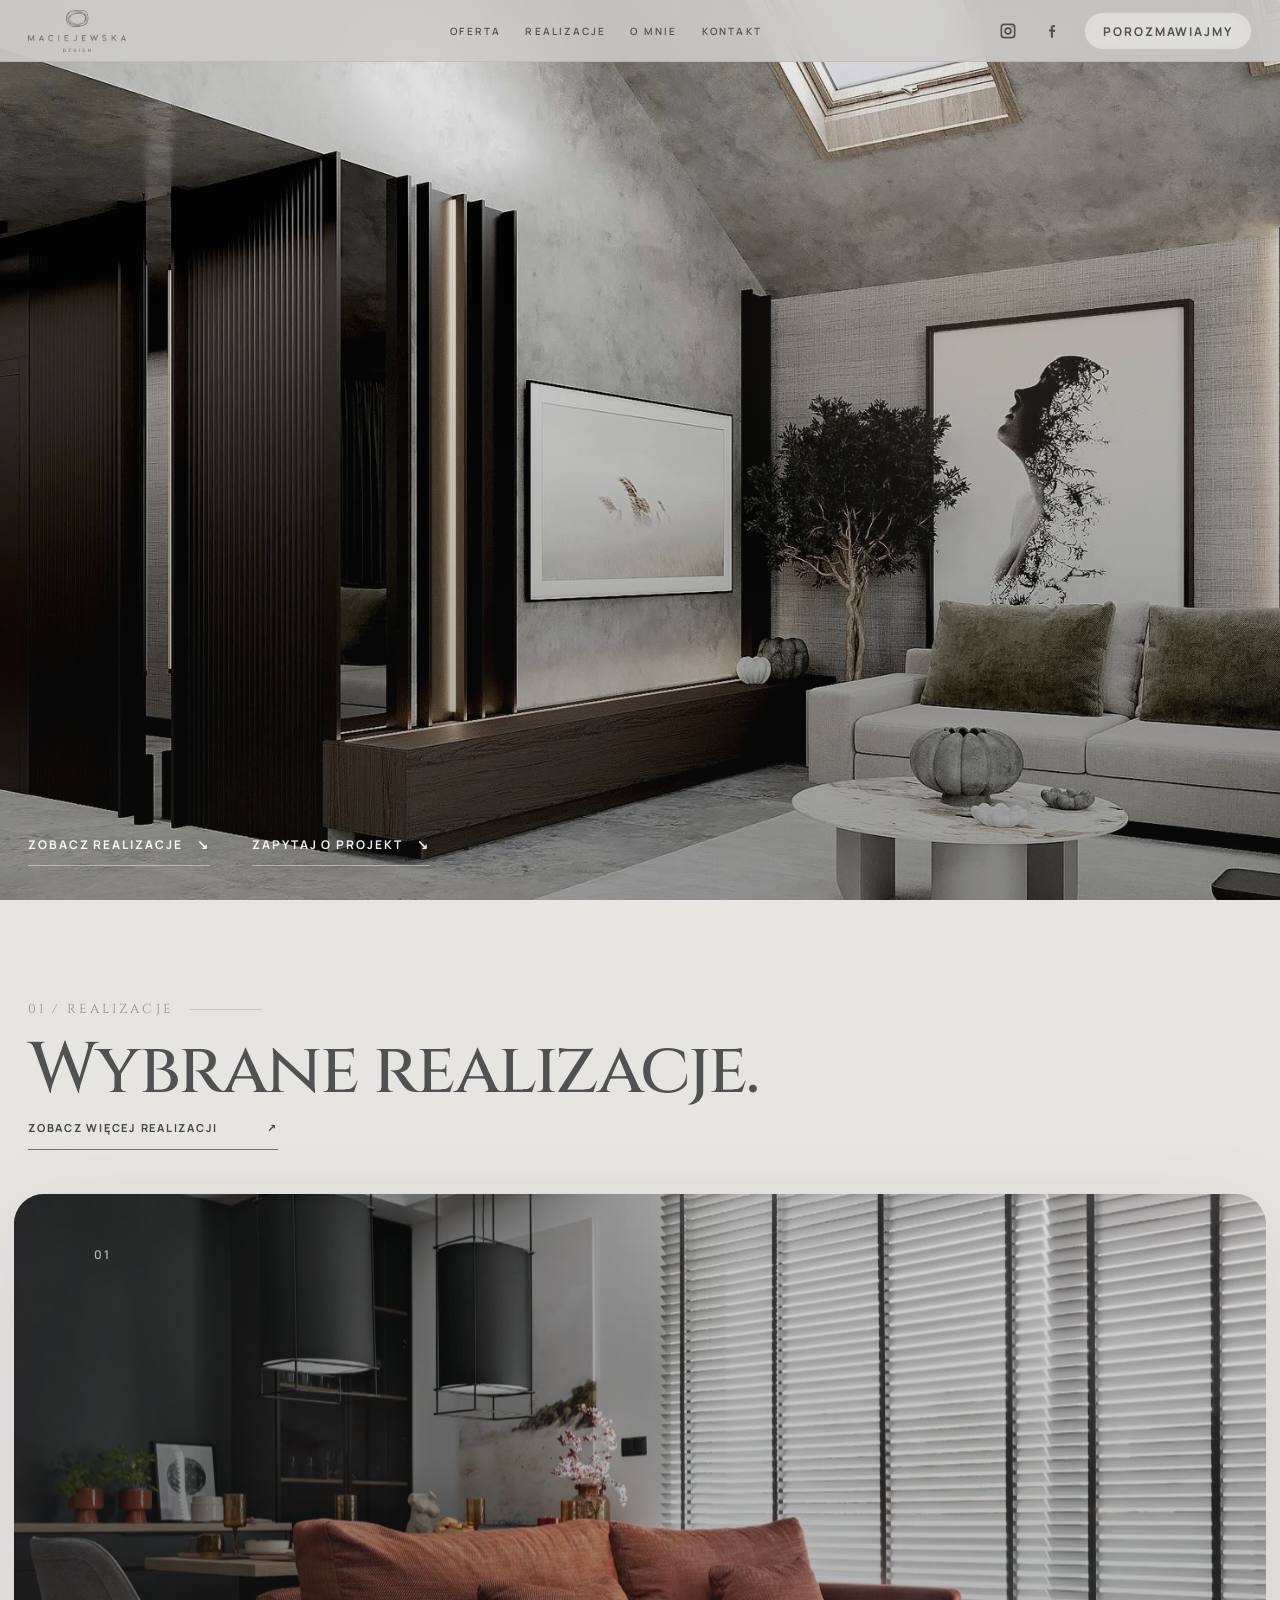
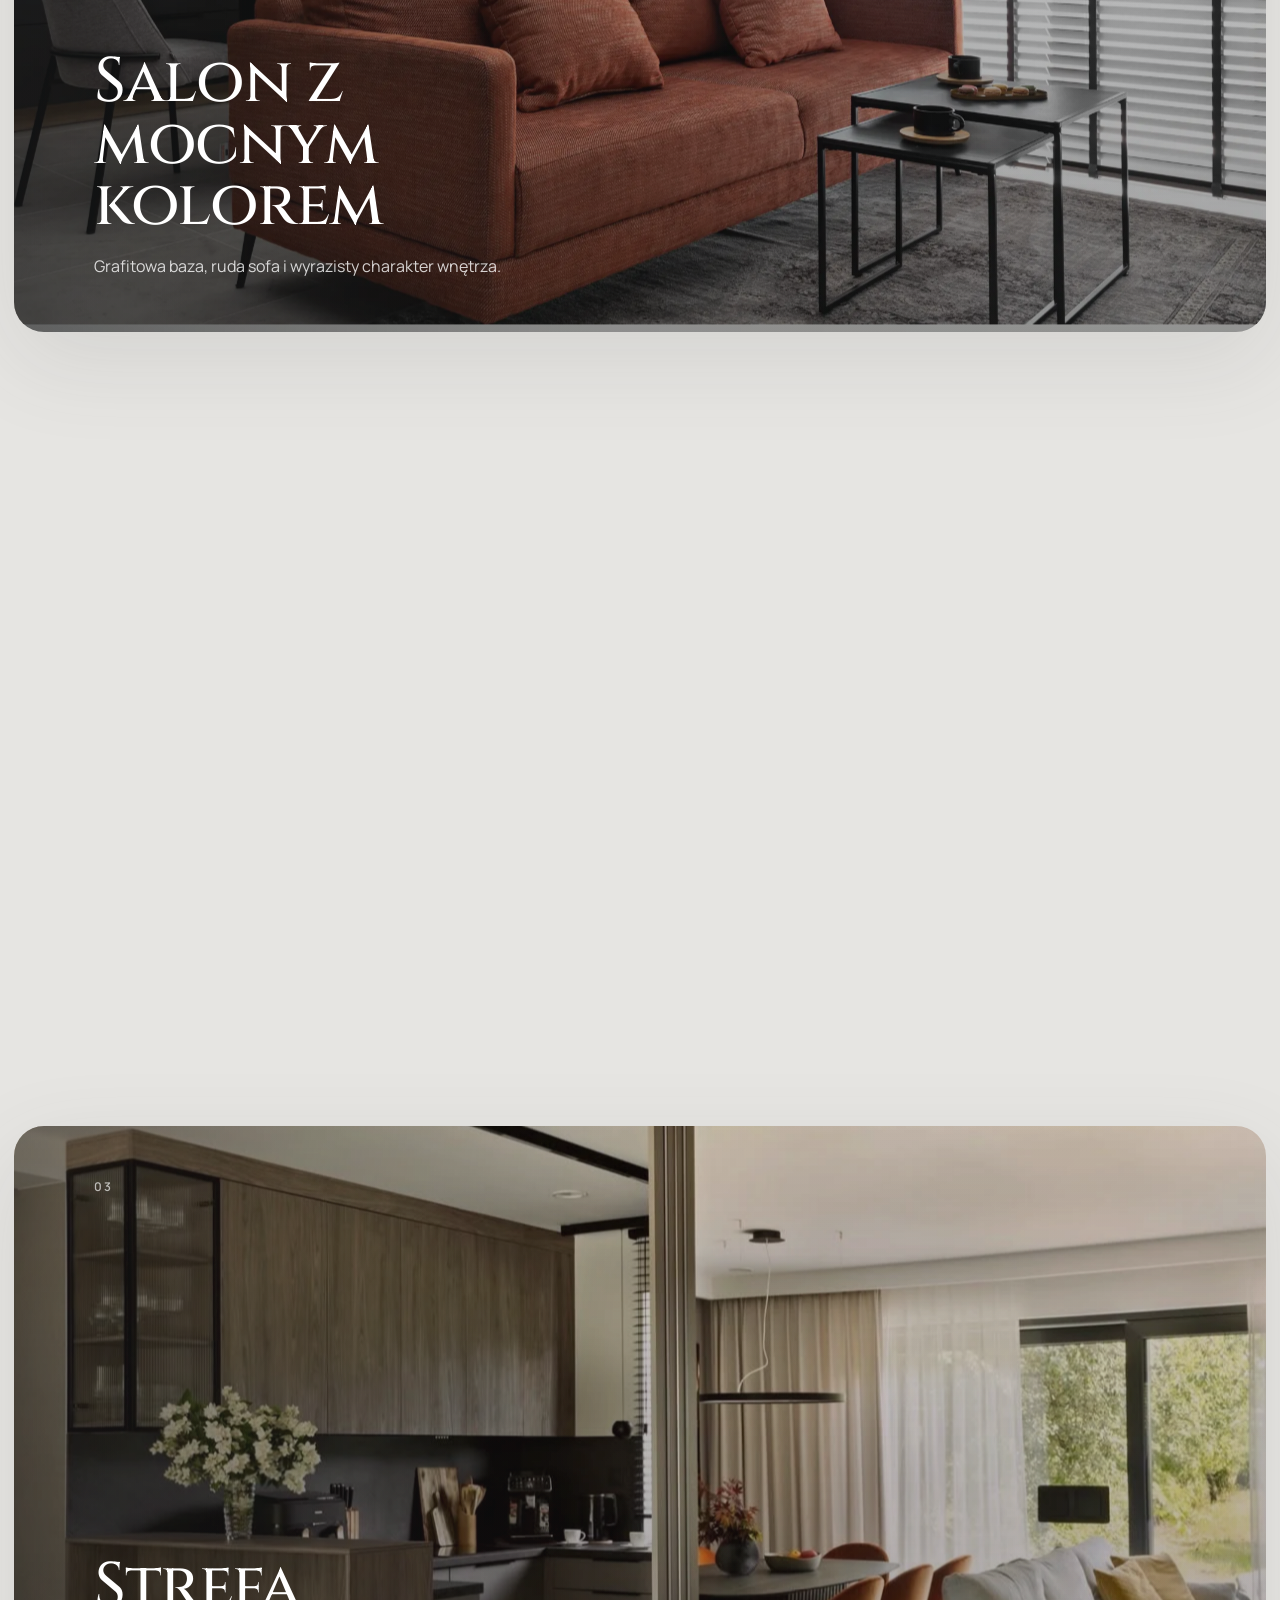
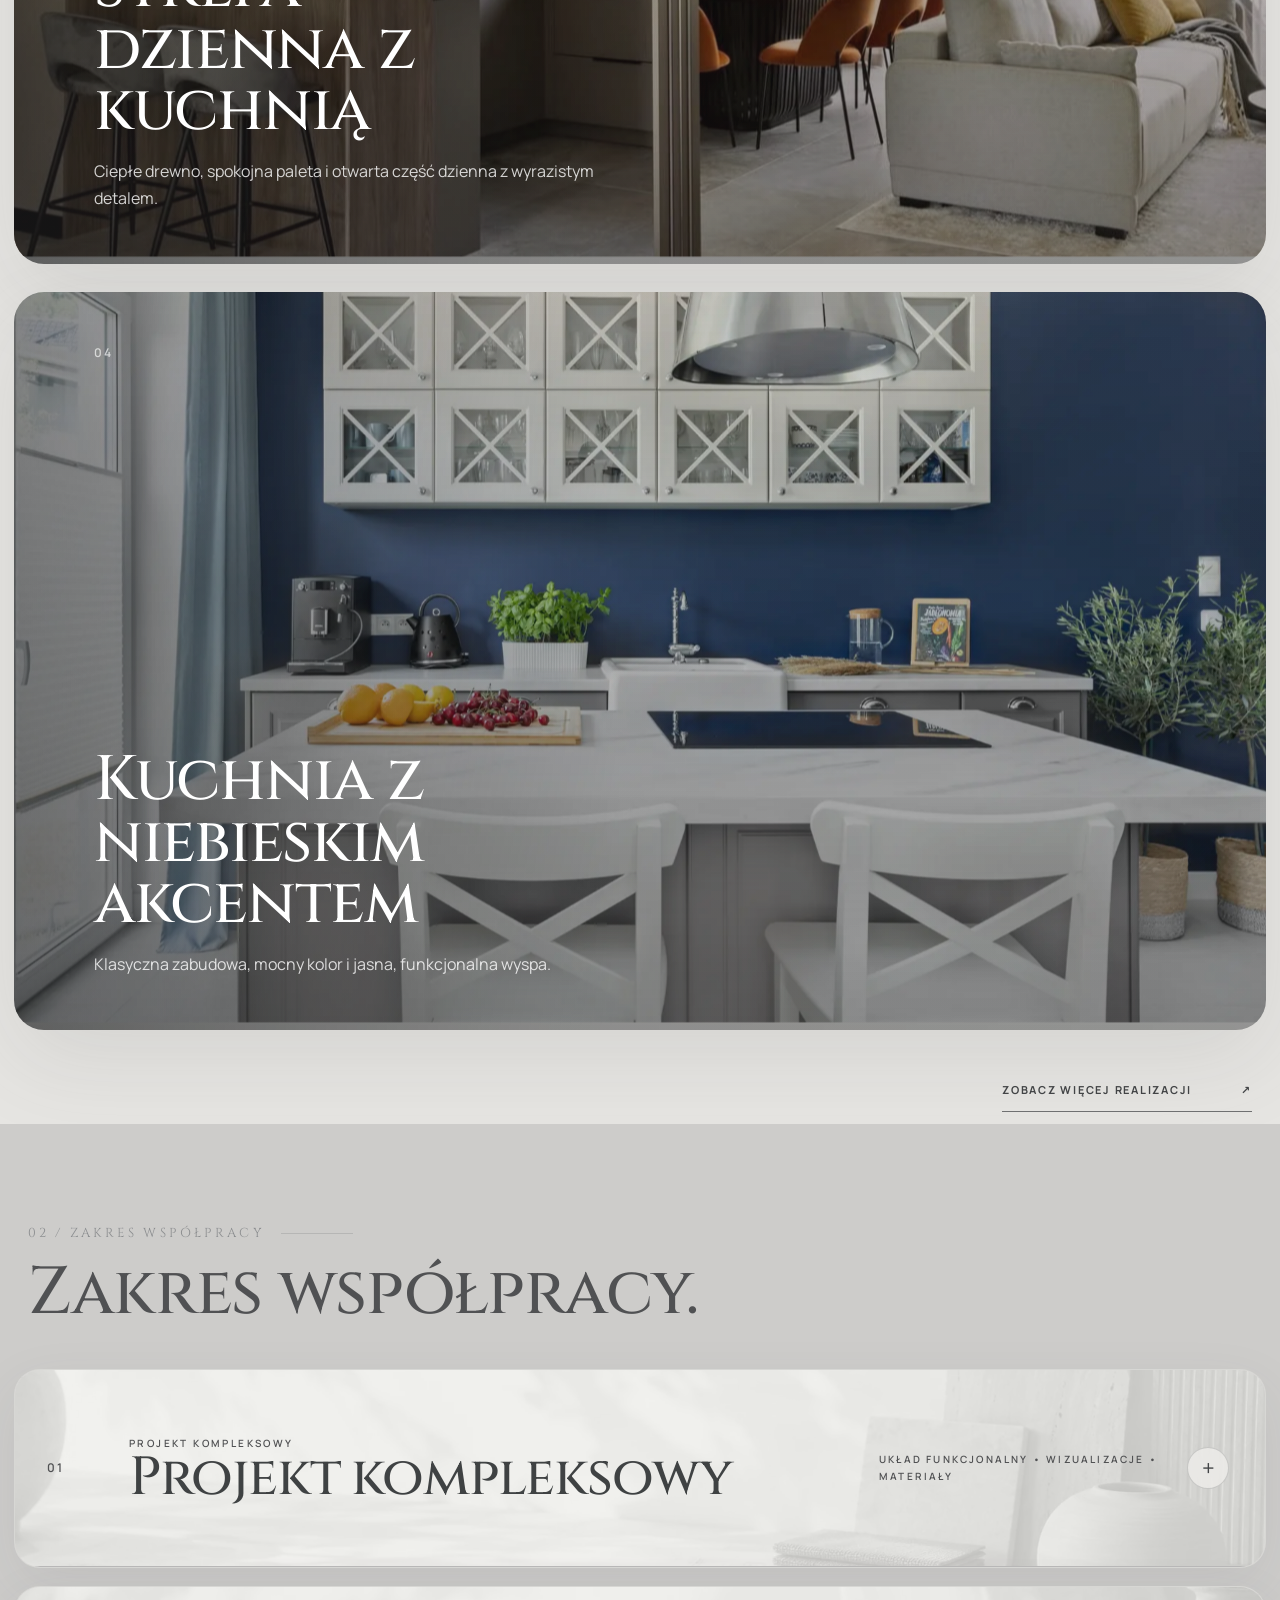
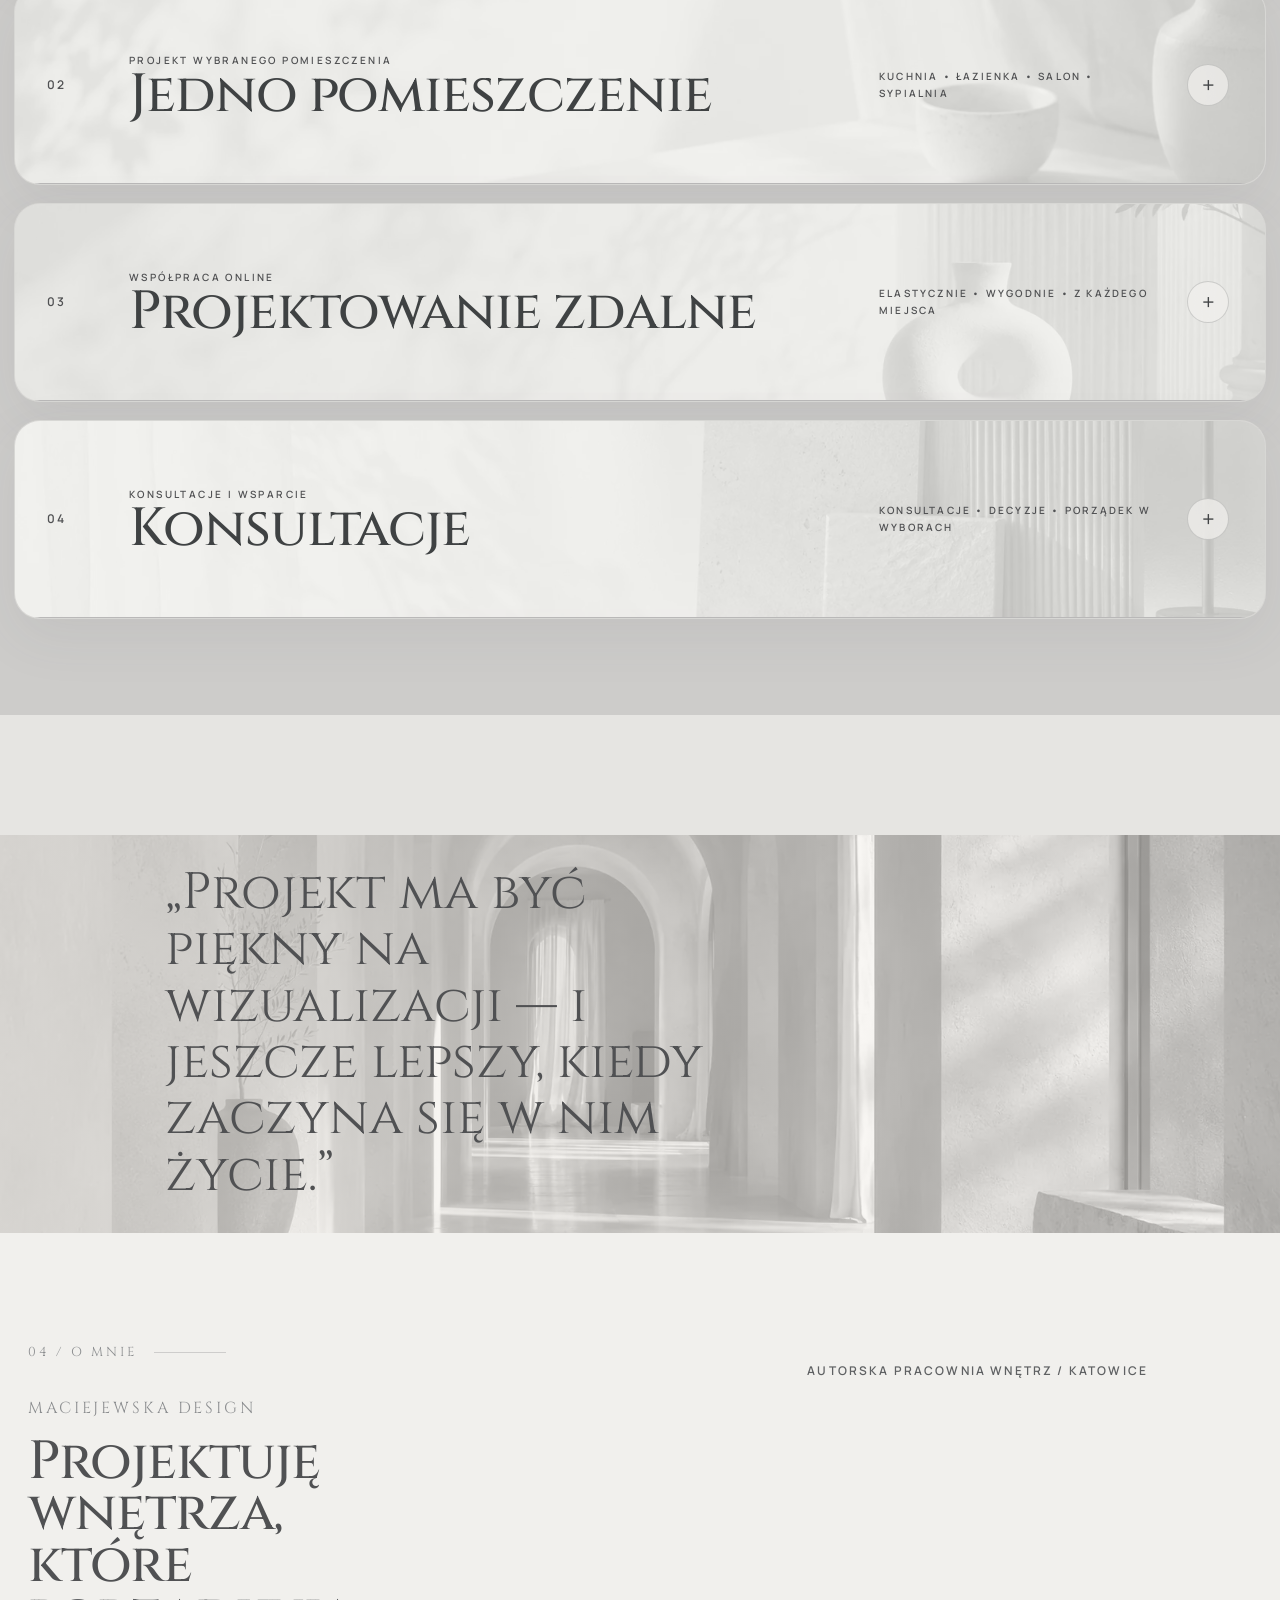
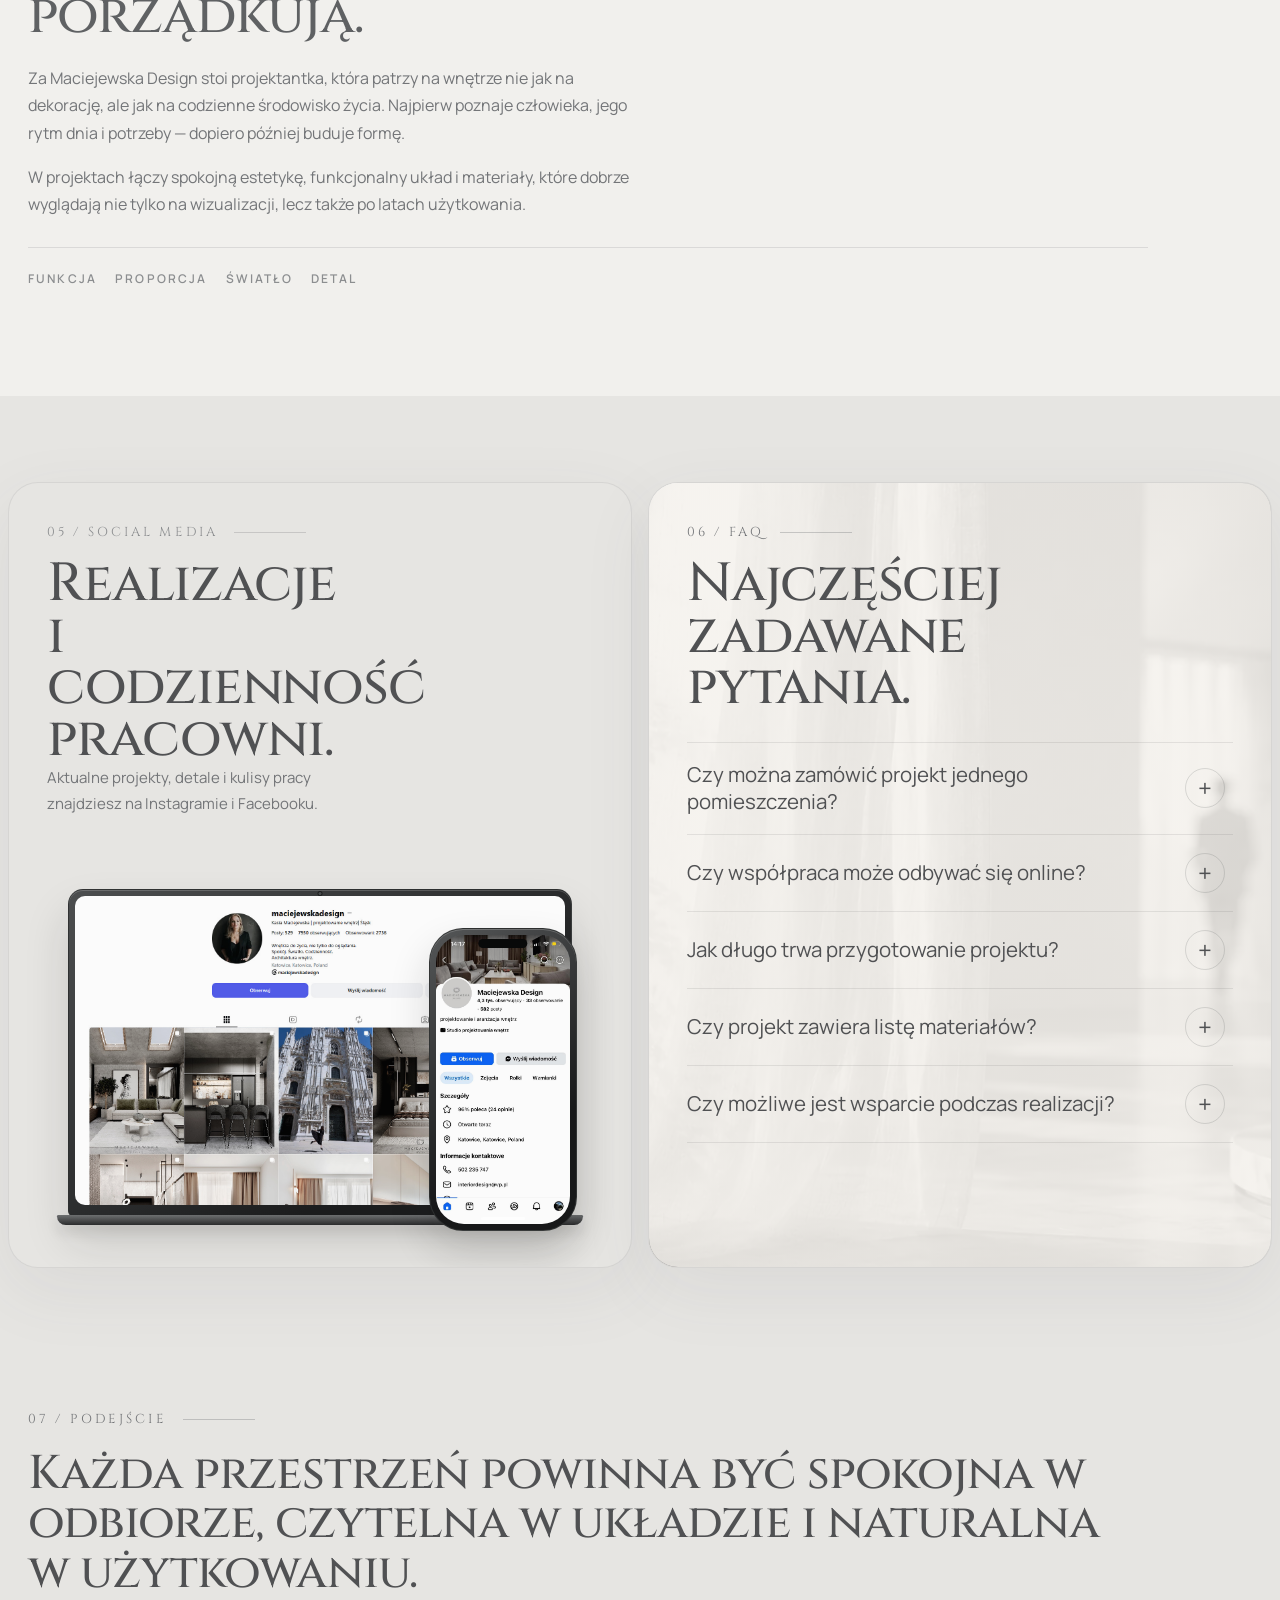
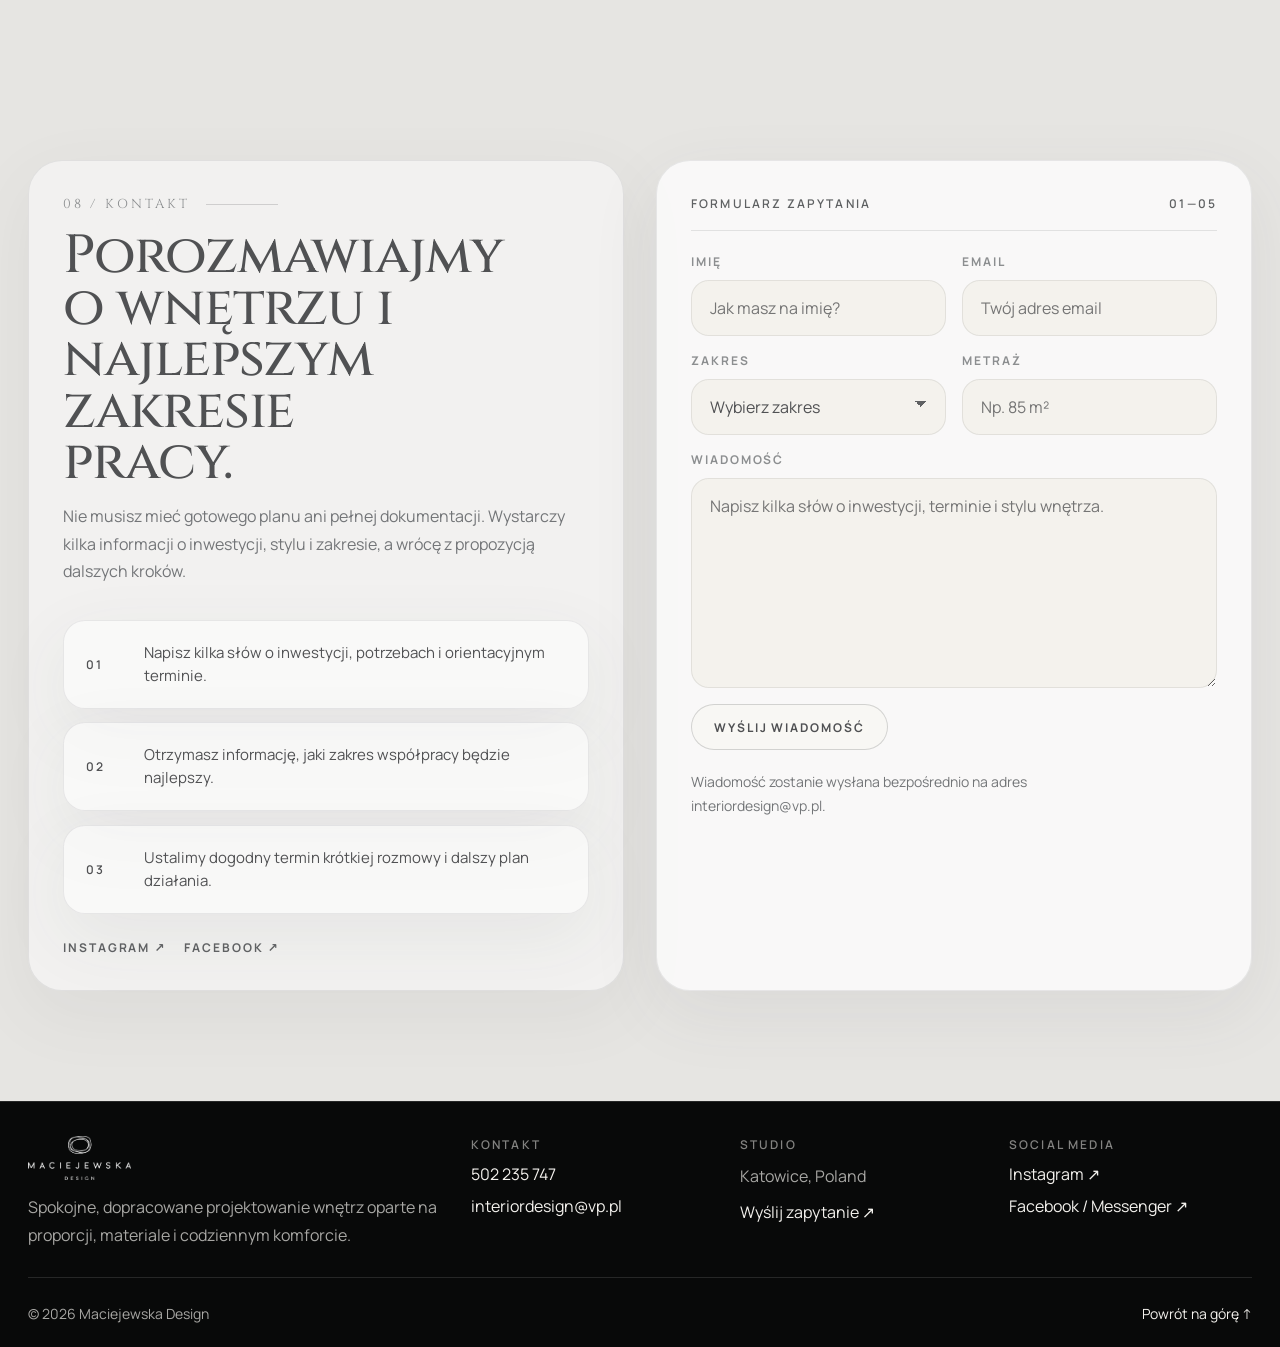
==== index.html @ 5fb2873c "Add files via upload" ====
<!DOCTYPE html>

<html lang="pl">
<head>
<meta charset="utf-8"/>
<meta content="width=device-width, initial-scale=1.0" name="viewport"/>
<title>Maciejewska Design</title>
<meta content="Maciejewska Design – projektowanie wnętrz w spokojnej, nowoczesnej estetyce." name="description"/>
<link as="image" fetchpriority="high" href="hero-main.jpg" rel="preload"/>
<link href="https://fonts.googleapis.com" rel="preconnect"/>
<link crossorigin="" href="https://fonts.gstatic.com" rel="preconnect"/>
<link href="https://fonts.googleapis.com/css2?family=Cinzel:wght@400;500;600&family=Manrope:wght@400;500;600;700&display=swap" rel="stylesheet"/>
<link href="style.css?v=42" rel="stylesheet"/></head>
<body>
<header class="site-header" id="siteHeader">
<div class="container header__inner">
<a aria-label="Maciejewska Design – strona główna" class="brand" href="#top">
<img alt="Maciejewska Design" class="brand__logo brand__logo--light" height="439" src="logo-light.png" width="1025"/>
<img alt="Maciejewska Design" class="brand__logo brand__logo--dark" height="439" src="logo-dark.png" width="1025"/>
</a>
<button aria-controls="siteNav" aria-expanded="false" class="menu-toggle" id="menuToggle">
<span></span><span></span><span></span>
</button>
<nav class="site-nav" id="siteNav">





<a href="#oferta">Oferta</a><a href="#realizacje">Realizacje</a><a href="#o-mnie">O mnie</a><a href="#kontakt">Kontakt</a><div class="site-nav__extras mobile-only" aria-label="Social media">
<a class="site-nav__social" aria-label="Instagram" href="https://www.instagram.com/maciejewskadesign/" rel="noreferrer" target="_blank"><svg aria-hidden="true" viewBox="0 0 24 24"><path d="M7 2h10a5 5 0 0 1 5 5v10a5 5 0 0 1-5 5H7a5 5 0 0 1-5-5V7a5 5 0 0 1 5-5Zm0 2.2A2.8 2.8 0 0 0 4.2 7v10A2.8 2.8 0 0 0 7 19.8h10a2.8 2.8 0 0 0 2.8-2.8V7A2.8 2.8 0 0 0 17 4.2H7Zm10.4 1.6a.8.8 0 1 1 0 1.6.8.8 0 0 1 0-1.6ZM12 7a5 5 0 1 1 0 10 5 5 0 0 1 0-10Zm0 2.2A2.8 2.8 0 1 0 12 14.8 2.8 2.8 0 0 0 12 9.2Z"></path></svg></a>
<a class="site-nav__social" aria-label="Facebook" href="https://www.facebook.com/MaciejewskaDesign/?locale=pl_PL" rel="noreferrer" target="_blank"><svg aria-hidden="true" viewBox="0 0 24 24"><path d="M13.3 21v-7.8h2.6l.4-3h-3V8.3c0-.9.3-1.5 1.6-1.5H16V4.1c-.2 0-1-.1-2-.1-2 0-3.5 1.2-3.5 3.6v2.1H8v3h2.5V21h2.8Z"></path></svg></a>
</div></nav>
<div class="header__actions">
<div class="social-links desktop-only">
<a aria-label="Instagram" href="https://www.instagram.com/maciejewskadesign/" rel="noreferrer" target="_blank">
<svg aria-hidden="true" viewbox="0 0 24 24"><path d="M7 2h10a5 5 0 0 1 5 5v10a5 5 0 0 1-5 5H7a5 5 0 0 1-5-5V7a5 5 0 0 1 5-5Zm0 2.2A2.8 2.8 0 0 0 4.2 7v10A2.8 2.8 0 0 0 7 19.8h10a2.8 2.8 0 0 0 2.8-2.8V7A2.8 2.8 0 0 0 17 4.2H7Zm10.4 1.6a.8.8 0 1 1 0 1.6.8.8 0 0 1 0-1.6ZM12 7a5 5 0 1 1 0 10 5 5 0 0 1 0-10Zm0 2.2A2.8 2.8 0 1 0 12 14.8 2.8 2.8 0 0 0 12 9.2Z"></path></svg>
</a>
<a aria-label="Facebook" href="https://www.facebook.com/MaciejewskaDesign/?locale=pl_PL" rel="noreferrer" target="_blank">
<svg aria-hidden="true" viewbox="0 0 24 24"><path d="M13.3 21v-7.8h2.6l.4-3h-3V8.3c0-.9.3-1.5 1.6-1.5H16V4.1c-.2 0-1-.1-2-.1-2 0-3.5 1.2-3.5 3.6v2.1H8v3h2.5V21h2.8Z"></path></svg>
</a>
</div>
<a class="button button--ghost desktop-only" href="#kontakt">Porozmawiajmy</a>
</div>
</div>
</header>
<main id="top">








<section class="hero">
<div aria-hidden="true" class="hero__slides" id="heroSlides">
<div class="hero__slide is-active" style="background-image:url('hero-main.jpg')"></div>
</div>
<div class="hero__overlay"></div>
<div class="container hero__content">
<div class="hero__bottom reveal"><span class="hero__accent-note">Naturalne światło · funkcja · detal</span><a class="hero-link" href="#realizacje">Zobacz realizacje <span>↘</span></a><a class="hero-link" href="#kontakt">Zapytaj o projekt <span>↘</span></a></div>
</div>
</section><section class="projects projects-v7 section" id="realizacje">
<div class="container projects__intro reveal">
<div>
<span class="section-kicker">01 / Realizacje</span>
<h2>Wybrane realizacje.</h2>
</div>
<a class="gallery-link" href="galeria.html">Zobacz więcej realizacji <span>↗</span></a>
</div>
<article class="project-showcase reveal" style="--bg:url('wizualizacja-037.webp')">
<div class="project-showcase__overlay"></div>
<div class="container project-showcase__content">
<span class="project-showcase__index">01</span>
<div>
<h3>Salon z mocnym kolorem</h3>
<p>Grafitowa baza, ruda sofa i wyrazisty charakter wnętrza.</p>
</div>
</div>
</article>
<article class="project-showcase reveal" style="--bg:url('wizualizacja-054.webp')">
<div class="project-showcase__overlay"></div>
<div class="container project-showcase__content">
<span class="project-showcase__index">02</span>
<div>
<h3>Wnętrze z detalem i światłem</h3>
<p>Drewno, graficzna ściana i charakterystyczna forma oświetlenia.</p>
</div>
</div>
</article>
<article class="project-showcase reveal" style="--bg:url('realizacja-home-03.webp')">
<div class="project-showcase__overlay"></div>
<div class="container project-showcase__content">
<span class="project-showcase__index">03</span>
<div>
<h3>Strefa dzienna z kuchnią</h3>
<p>Ciepłe drewno, spokojna paleta i otwarta część dzienna z wyrazistym detalem.</p>
</div>
</div>
</article>
<article class="project-showcase reveal" style="--bg:url('wizualizacja-004.webp')">
<div class="project-showcase__overlay"></div>
<div class="container project-showcase__content">
<span class="project-showcase__index">04</span>
<div>
<h3>Kuchnia z niebieskim akcentem</h3>
<p>Klasyczna zabudowa, mocny kolor i jasna, funkcjonalna wyspa.</p>
</div>
</div>
</article>
<div class="container projects__gallery-outro reveal">
<a class="gallery-link" href="galeria.html">Zobacz więcej realizacji <span>↗</span></a>
</div>
<section class="scope scope-v7 section" id="oferta">
<div class="container scope__heading reveal">
<span class="section-kicker">02 / Zakres współpracy</span>
<h2>Zakres współpracy.</h2>
</div>
<div class="scope-list">
<article class="scope-item reveal" data-scope-item="" style="--scope-image:url('scope-01.webp')">
<button aria-expanded="false" class="scope-item__trigger" type="button">
<span class="scope-item__number">01</span>
<span aria-hidden="true" class="scope-item__visual"><span class="scope-item__visual-inner"></span></span><div class="scope-item__main">
<span class="scope-item__eyebrow">Projekt kompleksowy</span>
<h3>Projekt kompleksowy</h3>
</div>
<span class="scope-item__meta">układ funkcjonalny • wizualizacje • materiały</span>
<span class="scope-item__plus">+</span>
</button>
<div class="scope-item__panel">
<div class="scope-item__content">
<p>Prowadzę projekt od pierwszej rozmowy do spójnego zestawu decyzji gotowych do wdrożenia.</p>
<ul>
<li>układ funkcjonalny i ergonomia</li>
<li>fotorealistyczne wizualizacje</li>
<li>materiały, wyposażenie i wytyczne</li>
<li>współpraca z firmami montażowymi, stolarzami i innymi wykonawcami</li>
</ul>
</div>
</div>
</article>
<article class="scope-item reveal" data-scope-item="" style="--scope-image:url('scope-02.webp')">
<button aria-expanded="false" class="scope-item__trigger" type="button">
<span class="scope-item__number">02</span>
<span aria-hidden="true" class="scope-item__visual"><span class="scope-item__visual-inner"></span></span><div class="scope-item__main">
<span class="scope-item__eyebrow">Projekt wybranego pomieszczenia</span>
<h3>Jedno pomieszczenie</h3>
</div>
<span class="scope-item__meta">kuchnia • łazienka • salon • sypialnia</span>
<span class="scope-item__plus">+</span>
</button>
<div class="scope-item__panel">
<div class="scope-item__content">
<p>Skupiamy się na jednej przestrzeni, ale traktujemy ją tak samo uważnie jak pełne wnętrze.</p>
<ul>
<li>koncepcja dopasowana do domu</li>
<li>dobór materiałów i kolorystyki</li>
<li>konkretne rozwiązania do realizacji</li>
</ul>
</div>
</div>
</article>
<article class="scope-item reveal" data-scope-item="" style="--scope-image:url('scope-03.webp')">
<button aria-expanded="false" class="scope-item__trigger" type="button">
<span class="scope-item__number">03</span>
<span aria-hidden="true" class="scope-item__visual"><span class="scope-item__visual-inner"></span></span><div class="scope-item__main">
<span class="scope-item__eyebrow">Współpraca online</span>
<h3>Projektowanie zdalne</h3>
</div>
<span class="scope-item__meta">elastycznie • wygodnie • z każdego miejsca</span>
<span class="scope-item__plus">+</span>
</button>
<div class="scope-item__panel">
<div class="scope-item__content">
<p>Pełnowartościowy proces projektowy prowadzony zdalnie, jasno podzielony na kolejne etapy.</p>
<ul>
<li>spotkania i konsultacje online</li>
<li>czytelne prezentacje oraz podsumowania</li>
<li>sprawna współpraca niezależnie od miasta</li>
</ul>
</div>
</div>
</article>
<article class="scope-item reveal" data-scope-item="" style="--scope-image:url('scope-04.webp')">
<button aria-expanded="false" class="scope-item__trigger" type="button">
<span class="scope-item__number">04</span>
<span aria-hidden="true" class="scope-item__visual"><span class="scope-item__visual-inner"></span></span><div class="scope-item__main">
<span class="scope-item__eyebrow">Konsultacje i wsparcie</span>
<h3>Konsultacje</h3>
</div>
<span class="scope-item__meta">konsultacje • decyzje • porządek w wyborach</span>
<span class="scope-item__plus">+</span>
</button>
<div class="scope-item__panel">
<div class="scope-item__content">
<p>Konsultacja pomaga uporządkować wybory i uniknąć kosztownych, przypadkowych decyzji.</p>
<ul>
<li>analiza układu i kierunku wnętrza</li>
<li>wsparcie przy materiałach i wyposażeniu</li>
<li>konkretna lista dalszych kroków</li>
</ul>
</div>
</div>
</article>
</div>
</section></section><section class="quote-band reveal">
<div class="quote-band__bg" style="background-image:url('quote-break.webp')"></div>
<div class="quote-band__overlay"></div>
<div class="container quote-band__content">
<p>„Projekt ma być piękny na wizualizacji — i jeszcze lepszy, kiedy zaczyna się w nim życie.”</p>
</div>
</section><section class="about section" id="o-mnie">
<div class="about__layout">
<div class="about__content reveal">
<div class="about__topline">
<span class="section-kicker">04 / O mnie</span>
<span class="about__micro">autorska pracownia wnętrz / Katowice</span>
</div>
<div class="about__rework">
<p class="about__eyebrow">Maciejewska Design</p>
<h2 class="about__dynamic-title">Projektuję wnętrza,<br/>które <span class="about__rotating" id="aboutRotatingText">uspokajają.</span></h2>
<div class="about__bio">
<p>Za Maciejewska Design stoi projektantka, która patrzy na wnętrze nie jak na dekorację, ale jak na codzienne środowisko życia. Najpierw poznaje człowieka, jego rytm dnia i potrzeby — dopiero później buduje formę.</p>
<p>W projektach łączy spokojną estetykę, funkcjonalny układ i materiały, które dobrze wyglądają nie tylko na wizualizacji, lecz także po latach użytkowania.</p>
</div>
</div>
<div class="about__footerline">
<span>funkcja</span><span>proporcja</span><span>światło</span><span>detal</span>
</div>
</div>
</div>
</section><section class="social-faq social-faq--full section">
<div class="social-faq__grid">
<div class="social-showcase reveal">
<div class="social-showcase__head">
<div>
<span class="section-kicker">05 / Social media</span>
<h2>Realizacje i codzienność pracowni.</h2><p class="social-showcase__lead">Aktualne projekty, detale i kulisy pracy znajdziesz na Instagramie i Facebooku.</p>
</div>

</div>
<div class="devices social-devices" aria-label="Profile Maciejewska Design w mediach społecznościowych">
<a aria-label="Otwórz Instagram Maciejewska Design" class="device device--laptop social-device-link" href="https://www.instagram.com/maciejewskadesign/" rel="noreferrer" target="_blank">
<div class="device__screen">
<img alt="Profil Maciejewska Design na Instagramie" class="social-screen social-screen--desktop" decoding="async" height="918" loading="lazy" src="social-instagram-device.jpg" width="1460"/>
</div>
</a>
<a aria-label="Otwórz Facebook Maciejewska Design" class="device device--phone social-device-link" href="https://www.facebook.com/MaciejewskaDesign/?locale=pl_PL" rel="noreferrer" target="_blank">
<div class="device__screen">
<img alt="Profil Maciejewska Design na Facebooku" class="social-screen social-screen--mobile" decoding="async" height="2047" loading="lazy" src="social-facebook-device.jpg?v=41" width="946"/>
</div>
</a>
</div></div>
<div class="faq reveal">
<div class="faq__bg" style="background-image:url('faq-background.webp')"></div>
<div class="faq__overlay"></div>
<div class="faq__content">
<span class="section-kicker section-kicker--light">06 / FAQ</span>
<h2>Najczęściej zadawane pytania.</h2>
<div class="faq-list">
<article class="faq-item" data-faq-item="">
<button aria-expanded="false" class="faq-item__trigger" type="button">
<span>Czy można zamówić projekt jednego pomieszczenia?</span>
<span class="faq-item__icon">+</span>
</button>
<div class="faq-item__answer">
<p>Tak. Zakres może obejmować pojedynczą kuchnię, łazienkę, salon, sypialnię albo inne wybrane wnętrze.</p>
</div>
</article>
<article class="faq-item" data-faq-item="">
<button aria-expanded="false" class="faq-item__trigger" type="button">
<span>Czy współpraca może odbywać się online?</span>
<span class="faq-item__icon">+</span>
</button>
<div class="faq-item__answer">
<p>Tak, cały proces może przebiegać zdalnie — od rozmów i konsultacji po przekazanie materiałów projektowych.</p>
</div>
</article>
<article class="faq-item" data-faq-item="">
<button aria-expanded="false" class="faq-item__trigger" type="button">
<span>Jak długo trwa przygotowanie projektu?</span>
<span class="faq-item__icon">+</span>
</button>
<div class="faq-item__answer">
<p>Czas zależy od zakresu, metrażu i etapu inwestycji, ale harmonogram jest zawsze ustalany jasno na starcie.</p>
</div>
</article>
<article class="faq-item" data-faq-item="">
<button aria-expanded="false" class="faq-item__trigger" type="button">
<span>Czy projekt zawiera listę materiałów?</span>
<span class="faq-item__icon">+</span>
</button>
<div class="faq-item__answer">
<p>Tak, w zależności od wybranego zakresu projekt może obejmować zestawienie materiałów, wyposażenia i rekomendowanych rozwiązań.</p>
</div>
</article>
<article class="faq-item" data-faq-item="">
<button aria-expanded="false" class="faq-item__trigger" type="button">
<span>Czy możliwe jest wsparcie podczas realizacji?</span>
<span class="faq-item__icon">+</span>
</button>
<div class="faq-item__answer">
<p>Tak. Możliwe są konsultacje na dalszych etapach oraz pomoc w utrzymaniu spójności projektu podczas wdrożenia.</p>
</div>
</article>
</div>
</div>
</div>
</div>
</section><section class="manifest manifest-v7 reveal">
<div class="manifest__bg" style="background-image:url('manifest-break.webp')"></div>
<div class="manifest__overlay"></div>
<div class="container manifest__content">
<span class="section-kicker section-kicker--light">07 / Podejście</span>
<h2>Każda przestrzeń powinna być spokojna w odbiorze, czytelna w układzie i naturalna w użytkowaniu.</h2>
</div>
</section><section class="contact contact-v7 section" id="kontakt"><div aria-hidden="true" class="contact__deco"><span class="contact__deco-circle"></span><span class="contact__deco-line"></span></div><div class="contact__grid"><div class="contact__content reveal"><span class="section-kicker">08 / Kontakt</span><h2>Porozmawiajmy o wnętrzu i najlepszym zakresie pracy.</h2><p class="contact__lead">Nie musisz mieć gotowego planu ani pełnej dokumentacji. Wystarczy kilka informacji o inwestycji, stylu i zakresie, a wrócę z propozycją dalszych kroków.</p><div class="contact__steps"><div class="contact__step"><span>01</span><p>Napisz kilka słów o inwestycji, potrzebach i orientacyjnym terminie.</p></div><div class="contact__step"><span>02</span><p>Otrzymasz informację, jaki zakres współpracy będzie najlepszy.</p></div><div class="contact__step"><span>03</span><p>Ustalimy dogodny termin krótkiej rozmowy i dalszy plan działania.</p></div></div><div class="contact__info"><a href="https://www.instagram.com/maciejewskadesign/" rel="noreferrer" target="_blank">Instagram ↗</a><a href="https://www.facebook.com/MaciejewskaDesign/?locale=pl_PL" rel="noreferrer" target="_blank">Facebook ↗</a></div></div><form action="https://formsubmit.co/interiordesign@vp.pl" class="contact-form reveal" id="contactForm" method="POST">
<input type="hidden" name="_subject" value="Nowe zapytanie ze strony Maciejewska Design">
<input type="hidden" name="_template" value="table">
<input type="hidden" name="_captcha" value="false">
<input type="hidden" name="_next" id="formNext" value="">
<div class="contact-form__head">
<span>Formularz zapytania</span>
<strong>01—05</strong>
</div>
<div class="form-row">
<label><span>Imię</span><input name="name" placeholder="Jak masz na imię?" required="" type="text"/></label>
<label><span>Email</span><input name="email" placeholder="Twój adres email" required="" type="email"/></label>
</div>
<div class="form-row">
<label><span>Zakres</span><select name="scope" required=""><option value="">Wybierz zakres</option><option>Projekt kompleksowy</option><option>Jedno pomieszczenie</option><option>Projekt online</option><option>Konsultacja</option></select></label>
<label><span>Metraż</span><input name="size" placeholder="Np. 85 m²" type="text"/></label>
</div>
<label><span>Wiadomość</span><textarea name="message" placeholder="Napisz kilka słów o inwestycji, terminie i stylu wnętrza." required="" rows="6"></textarea></label>
<div class="contact-form__footer">
<button class="button" type="submit">Wyślij wiadomość</button>
<p class="form-note" id="formNote">Wiadomość zostanie wysłana bezpośrednio na adres interiordesign@vp.pl.</p>
</div>
</form></div></section></main>
<footer class="site-footer">
<div class="container footer__inner">
<div class="footer__brand-block">
<img alt="Maciejewska Design" class="footer__logo" height="439" loading="lazy" src="logo-light.png" width="1025"/>
<p>Spokojne, dopracowane projektowanie wnętrz oparte na proporcji, materiale i codziennym komforcie.</p>
</div>
<address class="footer__column">
<span class="footer__label">Kontakt</span>
<a href="tel:+48502235747">502 235 747</a>
<a href="mailto:interiordesign@vp.pl">interiordesign@vp.pl</a>
</address>
<div class="footer__column">
<span class="footer__label">Studio</span>
<p>Katowice, Poland</p>
<a href="#kontakt">Wyślij zapytanie ↗</a>
</div>
<div class="footer__column">
<span class="footer__label">Social media</span>
<a href="https://www.instagram.com/maciejewskadesign/" rel="noreferrer" target="_blank">Instagram ↗</a>
<a href="https://www.facebook.com/MaciejewskaDesign/?locale=pl_PL" rel="noreferrer" target="_blank">Facebook / Messenger ↗</a>
</div>
</div>
<div class="container footer__bottom">
<span>© 2026 Maciejewska Design</span>
<a href="#top">Powrót na górę ↑</a>
</div>
</footer>
<script src="script.js?v=42"></script>
</body>
</html>
---- style.css ----
:root{
  --bg:#e9e6e1;
  --surface:#f4f1ec;
  --surface-2:#ede9e4;
  --surface-3:#e1ddd7;
  --ink:#505453;
  --muted:#7d817f;
  --muted-2:#989b97;
  --line:rgba(80,84,83,.14);
  --line-strong:rgba(80,84,83,.22);
  --hero-ink:#f7f5f1;
  --accent:#868c8a;
  --accent-deep:#676d6b;
  --radius:24px;
  --radius-lg:34px;
  --shadow:0 20px 60px rgba(47,45,42,.08);
  --container:min(1400px, calc(100% - 56px));
  --header-h:72px;
}

*{box-sizing:border-box;}
html{scroll-behavior:smooth;}
body{
  margin:0;
  background:var(--bg);
  color:var(--ink);
  font-family:"Manrope",system-ui,sans-serif;
  text-rendering:optimizeLegibility;
}
body.menu-open{overflow:hidden;}
a{color:inherit;text-decoration:none;}
img{display:block;max-width:100%;}
button,input,select,textarea{font:inherit;color:inherit;}
button{cursor:pointer;}
main{overflow:hidden;}
section{position:relative;}
.container{width:var(--container);margin-inline:auto;}
.section{padding:120px 0;}
.reveal{opacity:0;transform:translateY(26px);transition:opacity .75s ease,transform .75s ease;}
.reveal.is-visible{opacity:1;transform:none;}
.desktop-only{display:flex;}
.mobile-only{display:none!important;}

h1,h2,h3{margin:0;line-height:.96;font-family:"Cinzel",serif;font-weight:500;letter-spacing:-.02em;}
h1{font-size:clamp(42px,5.7vw,86px);max-width:11.5ch;}
h2{font-size:clamp(30px,4.2vw,66px);max-width:12ch;}
h3{font-size:clamp(26px,3.2vw,48px);}
p{margin:0;line-height:1.72;color:var(--muted);font-size:16px;}

.section-kicker{
  display:inline-flex;align-items:center;gap:16px;margin-bottom:18px;
  font-family:"Cinzel",serif;font-size:13px;letter-spacing:.24em;text-transform:uppercase;color:var(--muted-2);
}
.section-kicker::after{content:"";width:72px;height:1px;background:currentColor;opacity:.35;}
.section-kicker--light{color:rgba(255,255,255,.8);}

.button{
  display:inline-flex;align-items:center;justify-content:center;min-height:46px;padding:0 22px;border-radius:999px;
  border:1px solid var(--line-strong);background:rgba(245,243,239,.6);backdrop-filter:blur(12px);
  color:var(--ink);font-size:12px;font-weight:700;letter-spacing:.16em;text-transform:uppercase;
  transition:transform .35s ease, background .35s ease, border-color .35s ease, color .35s ease;
}
.button:hover{transform:translateY(-2px);background:rgba(245,243,239,.85);}
.button--ghost{background:rgba(255,255,255,.16);color:#fff;border-color:rgba(255,255,255,.28);}
.button--ghost:hover{background:rgba(255,255,255,.24);}

.site-header{
  position:fixed;inset:0 0 auto;z-index:1000;height:var(--header-h);border-bottom:1px solid transparent;
  transition:background .35s ease, box-shadow .35s ease, border-color .35s ease, backdrop-filter .35s ease;
}
.site-header.is-scrolled{
  background:rgba(233,230,225,.84);backdrop-filter:blur(18px);border-color:rgba(80,84,83,.08);
  box-shadow:0 16px 40px rgba(43,42,39,.06);
}
.header__inner{height:100%;display:grid;grid-template-columns:auto 1fr auto;gap:30px;align-items:center;}
.brand{display:inline-flex;align-items:center;min-width:190px;}
.brand__logo{width:auto;height:32px;}
.brand__logo--dark{display:none;}
.site-header.is-scrolled .brand__logo--light{display:none;}
.site-header.is-scrolled .brand__logo--dark{display:block;}
.site-nav{display:flex;align-items:center;justify-content:center;gap:28px;}
.site-nav a,.hero-link,.footer__label,.contact-form__head span,.contact-form__head strong,.contact__step span,.scope-item__number,
.scope-item__eyebrow,.scope-item__meta,.project-showcase__index,.project-showcase__meta span,.about__micro,.about__footerline span{
  font-size:12px;font-weight:600;letter-spacing:.18em;text-transform:uppercase;
}
.site-nav a{position:relative;color:rgba(255,255,255,.92);}
.site-nav a::after{content:"";position:absolute;left:0;right:0;bottom:-8px;height:1px;background:currentColor;transform:scaleX(0);transform-origin:right;transition:transform .35s ease;}
.site-nav a:hover::after{transform:scaleX(1);transform-origin:left;}
.site-header.is-scrolled .site-nav a{color:var(--ink);}
.header__actions{display:flex;align-items:center;gap:18px;}
.social-links{display:flex;align-items:center;gap:16px;}
.social-links a{display:grid;place-items:center;width:28px;height:28px;color:rgba(255,255,255,.88);transition:opacity .3s ease, transform .3s ease;}
.social-links a:hover{opacity:.72;transform:translateY(-2px);}
.social-links svg{width:18px;fill:currentColor;}
.site-header.is-scrolled .social-links a{color:var(--ink);}
.site-header.is-scrolled .button--ghost{color:var(--ink);border-color:rgba(80,84,83,.2);background:rgba(255,255,255,.5);}

.menu-toggle{display:none;position:relative;z-index:1200;width:46px;height:46px;padding:0;border:0;background:transparent;}
.menu-toggle span{position:absolute;left:10px;right:10px;height:1.5px;background:#fff;transition:transform .3s ease, top .3s ease, opacity .3s ease;}
.menu-toggle span:nth-child(1){top:14px;}
.menu-toggle span:nth-child(2){top:22px;}
.menu-toggle span:nth-child(3){top:30px;}
.site-header.is-scrolled .menu-toggle span{background:var(--ink);}
body.menu-open .menu-toggle span:nth-child(1){top:22px;transform:rotate(45deg);}
body.menu-open .menu-toggle span:nth-child(2){opacity:0;}
body.menu-open .menu-toggle span:nth-child(3){top:22px;transform:rotate(-45deg);}

.hero{min-height:100svh;background:var(--surface-3);color:var(--hero-ink);}
.hero__slides,.hero__slide,.hero__overlay{position:absolute;inset:0;}
.hero__slide{background-size:cover;background-position:center 44%;transform:scale(1.02);}
.hero__overlay{background:linear-gradient(180deg, rgba(35,38,38,.2) 0%, rgba(35,38,38,.12) 28%, rgba(35,38,38,.34) 100%);}
.hero__content{position:relative;z-index:2;min-height:100svh;display:flex;flex-direction:column;justify-content:flex-end;padding:calc(var(--header-h) + 30px) 0 34px;}
.hero__copy{max-width:min(760px,84%);padding-top:40px;}
.hero__copy p{margin-top:22px;max-width:58ch;color:rgba(247,245,241,.82);font-size:17px;}
.hero__bottom{display:flex;flex-wrap:wrap;gap:14px 34px;align-items:flex-end;}
.hero-link{position:relative;display:inline-flex;align-items:center;gap:14px;padding-bottom:12px;color:rgba(255,255,255,.92);font-size:12px;font-weight:700;letter-spacing:.16em;text-transform:uppercase;}
.hero-link::before{content:"";position:absolute;left:0;right:0;bottom:0;height:1px;background:rgba(255,255,255,.46);}
.hero-link span{font-size:14px;}

.scope{background:var(--surface);}
.scope__heading{margin-bottom:36px;}
.scope__heading p{max-width:64ch;margin-top:8px;}
.scope-list{display:grid;gap:18px;}
.scope-item{background:rgba(255,255,255,.58);border:1px solid rgba(80,84,83,.08);border-radius:28px;overflow:hidden;box-shadow:var(--shadow);}
.scope-item__trigger{width:100%;display:grid;grid-template-columns:56px minmax(320px,42%) minmax(0,1fr) 180px 56px;align-items:center;gap:22px;padding:0 22px;border:0;background:transparent;min-height:210px;text-align:left;}
.scope-item__number{color:var(--muted-2);}
.scope-item__visual{height:100%;min-height:210px;border-radius:20px;position:relative;overflow:hidden;}
.scope-item__visual-inner{position:absolute;inset:0;background-image:var(--scope-image);background-size:cover;background-position:center;filter:grayscale(1) saturate(.24) brightness(1.02) contrast(1.03);transform:scale(1.03);}
.scope-item__main{display:flex;flex-direction:column;gap:12px;}
.scope-item__main h3{font-size:clamp(26px,3.4vw,52px);max-width:11ch;line-height:1.05;}
.scope-item__eyebrow,.scope-item__meta{color:var(--accent-deep);opacity:.92;}
.scope-item__meta{max-width:14ch;justify-self:start;text-align:left;line-height:1.7;}
.scope-item__plus{width:42px;height:42px;border-radius:50%;border:1px solid rgba(80,84,83,.16);display:grid;place-items:center;font-size:22px;color:var(--ink);transition:transform .3s ease, background .3s ease;}
.scope-item.is-open .scope-item__plus{transform:rotate(45deg);background:rgba(80,84,83,.06);}
.scope-item__panel{max-height:0;overflow:hidden;transition:max-height .45s ease;padding:0 22px;}
.scope-item__content{padding:0 0 28px 440px;max-width:980px;}
.scope-item__content ul{margin:14px 0 0;padding-left:18px;color:var(--muted);display:grid;gap:8px;}

.projects{background:var(--surface-2);}
.projects__intro{margin-bottom:28px;}
.projects__intro h2{max-width:16ch;}
.project-showcase{position:relative;min-height:82svh;border-radius:34px;overflow:hidden;margin-top:28px;}
.project-showcase::before{content:"";position:absolute;inset:0;background-image:var(--bg);background-size:cover;background-position:center;filter:brightness(.94) contrast(1.02) saturate(.95);transform:scale(1.02);}
.project-showcase__overlay{position:absolute;inset:0;background:linear-gradient(90deg, rgba(24,26,27,.42) 0%, rgba(24,26,27,.12) 55%, rgba(24,26,27,.16) 100%), linear-gradient(180deg, rgba(255,255,255,0) 0%, rgba(15,16,17,.24) 100%);}
.project-showcase__content{position:relative;z-index:2;display:grid;grid-template-columns:1fr;align-items:end;gap:18px;padding:52px 46px;min-height:82svh;color:#fff;}
.project-showcase__index{color:rgba(255,255,255,.72);align-self:start;padding-top:0;}
.project-showcase__content h3{max-width:12ch;text-align:left;}
.project-showcase__content p{max-width:56ch;color:rgba(255,255,255,.82);margin-top:16px;text-align:left;}
.project-showcase__meta{display:flex;flex-wrap:wrap;gap:10px;align-self:start;justify-self:start;order:-1;margin-bottom:auto;}
.project-showcase__meta span{padding:10px 16px;border-radius:999px;border:1px solid rgba(255,255,255,.18);background:rgba(255,255,255,.10);backdrop-filter:blur(10px);}

.quote-band,.manifest{min-height:42svh;overflow:hidden;display:flex;align-items:center;}
.quote-band__bg,.quote-band__overlay,.manifest__bg,.manifest__overlay{position:absolute;inset:0;}
.quote-band__bg,.manifest__bg{background-size:cover;background-position:center;filter:grayscale(1) saturate(.15) brightness(1.02);transform:scale(1.04);}
.quote-band__overlay{background:linear-gradient(90deg, rgba(244,241,236,.76), rgba(244,241,236,.56));}
.manifest__overlay{background:linear-gradient(90deg, rgba(233,230,225,.78), rgba(233,230,225,.48));}
.quote-band__content,.manifest__content{position:relative;z-index:2;}
.quote-band__content{max-width:950px;padding:30px 0;}
.quote-band__content p{font-family:"Cinzel",serif;font-size:clamp(28px,4vw,58px);line-height:1.1;color:var(--ink);max-width:18ch;}
.manifest__content{padding:30px 0;display:grid;grid-template-columns:minmax(0,1.15fr) minmax(260px,.75fr);gap:32px;align-items:end;}
.manifest__content h2{max-width:15ch;}
.manifest__content p{max-width:34ch;margin-top:0;}

.about{background:var(--surface);}
.about__layout{width:var(--container);margin-inline:auto;display:grid;grid-template-columns:minmax(320px,.9fr) 1.1fr;gap:42px;align-items:center;}
.about__media{position:relative;border-radius:32px;overflow:hidden;background:linear-gradient(180deg,#f4f1ec,#ece7e0);border:1px solid rgba(80,84,83,.08);box-shadow:var(--shadow);min-height:720px;}
.about__frame-lines{position:absolute;inset:26px;border:1px solid rgba(80,84,83,.12);border-radius:24px;pointer-events:none;}
.about__media img{width:100%;height:100%;object-fit:contain;padding:52px;filter:grayscale(.08);}
.about__photo-marker{position:absolute;left:32px;bottom:28px;padding:10px 16px;border-radius:999px;background:rgba(255,255,255,.68);backdrop-filter:blur(10px);border:1px solid rgba(80,84,83,.12);color:var(--accent-deep);}
.about__content{padding-right:4vw;}
.about__topline{display:flex;flex-wrap:wrap;justify-content:space-between;gap:14px;align-items:flex-end;margin-bottom:16px;}
.about__micro{color:var(--accent-deep);}
.about__eyebrow{font-family:"Cinzel",serif;letter-spacing:.18em;text-transform:uppercase;color:var(--muted-2);margin-bottom:14px;}
.about__dynamic-title{max-width:11ch;}
.about__rotating{display:inline-block;color:var(--accent-deep);transition:opacity .24s ease, transform .24s ease;}
.about__rotating.is-changing{opacity:0;transform:translateY(6px);}
.about__bio{display:grid;gap:16px;margin-top:22px;max-width:62ch;}
.about__footerline{display:flex;flex-wrap:wrap;gap:18px;margin-top:28px;padding-top:22px;border-top:1px solid var(--line);color:var(--muted-2);}

.social-faq{background:var(--surface-2);}
.social-faq.section{padding-top:96px;padding-bottom:96px;}
.social-faq__grid{width:min(100% - 24px, 1720px);margin-inline:auto;display:grid;grid-template-columns:1fr 1fr;gap:20px;align-items:stretch;}
.social-showcase,.faq{border-radius:32px;overflow:hidden;position:relative;box-shadow:var(--shadow);}
.social-showcase{background:var(--surface);padding:40px 42px;display:flex;flex-direction:column;justify-content:space-between;gap:24px;min-height:720px;}
.social-showcase__head{display:grid;grid-template-columns:1fr;gap:12px;align-items:start;}
.social-showcase__head h2{max-width:8ch;}
.devices.social-devices{position:relative;display:flex;align-items:flex-end;justify-content:center;min-height:360px;}
.device--laptop{width:min(100%,720px);}
.device--phone{position:absolute;right:24px;bottom:-4px;width:min(31%,228px);}
.device__screen{overflow:hidden;border-radius:26px;box-shadow:0 24px 48px rgba(35,34,31,.12);}
.device--laptop .device__screen{border-radius:26px;}
.device--phone .device__screen{border-radius:42px;}
.social-screen{width:100%;height:auto;display:block;filter:saturate(.88) contrast(1.01);}
.social-device-link{transition:transform .35s ease;}
.social-device-link:hover{transform:translateY(-4px);}

.faq{min-height:720px;background:#e0dbd5;}
.faq__bg,.faq__overlay{position:absolute;inset:0;}
.faq__bg{background-size:cover;background-position:center;filter:grayscale(1) saturate(.18) brightness(1.05);transform:scale(1.03);}
.faq__overlay{background:linear-gradient(180deg, rgba(244,241,236,.84) 0%, rgba(244,241,236,.88) 100%);}
.faq__content{position:relative;z-index:2;padding:40px 42px;height:100%;}
.faq__content h2{max-width:9ch;}
.faq-list{margin-top:28px;display:grid;gap:0;}
.faq-item{border-top:1px solid rgba(80,84,83,.12);}
.faq-item:last-child{border-bottom:1px solid rgba(80,84,83,.12);}
.faq-item__trigger{width:100%;display:grid;grid-template-columns:minmax(0,1fr) 48px;gap:16px;align-items:center;padding:20px 0;border:0;background:transparent;text-align:left;font-size:clamp(19px,1.6vw,24px);line-height:1.34;color:var(--ink);}
.faq-item__icon{width:40px;height:40px;border-radius:50%;border:1px solid rgba(80,84,83,.18);display:grid;place-items:center;font-size:24px;line-height:1;transition:transform .3s ease, background .3s ease;}
.faq-item.is-open .faq-item__icon{transform:rotate(45deg);background:rgba(80,84,83,.06);}
.faq-item__answer{max-height:0;overflow:hidden;transition:max-height .4s ease;}
.faq-item__answer p{padding:0 0 24px;max-width:54ch;}

.contact{background:var(--surface);}
.contact__grid{width:var(--container);margin-inline:auto;display:grid;grid-template-columns:.9fr 1.1fr;gap:44px;align-items:start;position:relative;z-index:2;}
.contact__content{padding-right:2vw;}
.contact__lead{max-width:58ch;margin-top:14px;}
.contact__steps{display:grid;gap:14px;margin-top:34px;}
.contact__step{display:grid;grid-template-columns:58px minmax(0,1fr);align-items:center;padding:20px 22px;border:1px solid rgba(80,84,83,.1);border-radius:22px;background:rgba(255,255,255,.44);} .contact__step p{line-height:1.55;}
.contact__step p{color:var(--ink);font-size:15px;}
.contact__info{display:flex;flex-wrap:wrap;gap:18px;margin-top:26px;}
.contact__info a{font-size:12px;font-weight:700;letter-spacing:.16em;text-transform:uppercase;color:var(--accent-deep);}
.contact-form{background:rgba(255,255,255,.68);border:1px solid rgba(80,84,83,.08);border-radius:34px;padding:34px;box-shadow:var(--shadow);}
.contact-form__head{display:flex;justify-content:space-between;gap:18px;align-items:center;padding-bottom:18px;border-bottom:1px solid var(--line);margin-bottom:22px;color:var(--accent-deep);}
.form-row{display:grid;grid-template-columns:1fr 1fr;gap:16px;}
.contact-form label{display:grid;gap:10px;margin-bottom:16px;}
.contact-form label span{font-size:12px;letter-spacing:.16em;text-transform:uppercase;color:var(--muted-2);font-weight:700;}
.contact-form input,.contact-form select,.contact-form textarea{
  width:100%;appearance:none;border:1px solid rgba(80,84,83,.12);background:rgba(244,241,236,.86);border-radius:18px;padding:16px 18px;outline:none;
}
.contact-form select{background-image:linear-gradient(45deg, transparent 50%, var(--accent-deep) 50%),linear-gradient(135deg, var(--accent-deep) 50%, transparent 50%);background-position:calc(100% - 24px) calc(50% - 3px),calc(100% - 18px) calc(50% - 3px);background-size:6px 6px,6px 6px;background-repeat:no-repeat;padding-right:44px;}
.contact-form textarea{min-height:210px;resize:vertical;}
.contact-form__footer{display:flex;flex-wrap:wrap;justify-content:space-between;gap:20px;align-items:center;margin-top:14px;}
.form-note{max-width:38ch;font-size:14px;}
.form-note.is-success{color:var(--accent-deep);}
.contact__deco{display:none;}

.site-footer{background:var(--surface-2);padding:34px 0 24px;border-top:1px solid rgba(80,84,83,.08);}
.footer__inner{display:grid;grid-template-columns:1.2fr repeat(3, .7fr);gap:26px;align-items:start;}
.footer__brand-block p{max-width:42ch;margin-top:14px;}
.footer__logo{width:auto;height:44px;}
.footer__column,address.footer__column{display:grid;gap:10px;font-style:normal;}
.footer__label{color:var(--muted-2);}
.footer__bottom{display:flex;justify-content:space-between;gap:18px;align-items:center;padding-top:26px;margin-top:28px;border-top:1px solid rgba(80,84,83,.08);font-size:14px;color:var(--muted);}

@media (max-width:1180px){
  :root{--container:min(1400px, calc(100% - 44px));}
  .about__layout,.social-faq__grid,.contact__grid,.social-showcase__head,.footer__inner{grid-template-columns:1fr;}
  .about__content{padding-right:0;}
  .project-showcase__content{grid-template-columns:1fr;align-items:end;gap:18px;}
  .project-showcase__index{align-self:auto;padding-top:0;}
  .project-showcase__meta{justify-self:start;}
  .scope-item__trigger{grid-template-columns:56px minmax(0,1fr) 54px;gap:22px;}
  .scope-item__visual,.scope-item__meta{display:none;}
  .scope-item__content{padding-left:78px;}
  .social-showcase{min-height:auto;}
  .faq{min-height:auto;}
  .device--phone{right:0;}
}

@media (max-width:980px){
  :root{--container:min(1400px, calc(100% - 28px));--header-h:82px;}
  .section,.social-faq.section{padding:92px 0;}
  h1{font-size:clamp(38px,11vw,68px);max-width:10ch;}
  h2{font-size:clamp(28px,8.2vw,52px);}
  .menu-toggle{display:block;justify-self:end;}
  .desktop-only{display:none!important;}
  .mobile-only{display:grid!important;}
  .header__inner{grid-template-columns:auto auto;justify-content:space-between;}
  .site-nav{
    position:fixed;inset:var(--header-h) 16px auto 16px;padding:24px;border-radius:24px;background:rgba(244,241,236,.96);box-shadow:var(--shadow);border:1px solid rgba(80,84,83,.08);
    display:grid;gap:18px;justify-items:start;transform:translateY(-18px);opacity:0;pointer-events:none;transition:opacity .3s ease, transform .3s ease;
  }
  .site-nav a{color:var(--ink);font-size:14px;}
  body.menu-open .site-nav{opacity:1;transform:none;pointer-events:auto;}
  .hero__content{padding:calc(var(--header-h) + 46px) 0 30px;}
  .hero__copy{max-width:100%;padding-top:0;}
  .hero__copy p{font-size:15px;}
  .hero__bottom{gap:14px 24px;}
  .scope-item__trigger{grid-template-columns:42px minmax(0,1fr) 44px;gap:16px;padding:0 18px;min-height:150px;}
  .scope-item__content{padding:0 0 22px 58px;}
  .project-showcase,.project-showcase__content{min-height:62svh;}
  .social-showcase{padding:36px 24px;}
  .devices.social-devices{min-height:350px;}
  .device--phone{width:34%;right:12px;bottom:-10px;}
  .faq__content{padding:40px 26px;}
  .contact-form{padding:24px;}
  .form-row{grid-template-columns:1fr;}
  .footer__bottom{flex-direction:column;align-items:flex-start;}
}

@media (max-width:680px){
  .section,.social-faq.section{padding:74px 0;}
  .brand__logo{height:38px;}
  .hero__content{min-height:100svh;justify-content:flex-end;gap:42px;}
  .hero__copy{max-width:92%;}
  .hero__copy p{max-width:40ch;}
  .hero-link{width:max-content;}
  .scope-list{gap:14px;}
  .scope-item{border-radius:22px;}
  .scope-item__main h3{font-size:clamp(26px,10vw,44px);}
  .scope-item__content{padding-left:0;}
  .project-showcase{border-radius:24px;}
  .project-showcase__content{padding:26px 0;}
  .quote-band,.manifest{min-height:46svh;}
  .quote-band__content p{max-width:11ch;}
  .about__media{min-height:460px;}
  .about__media img{padding:32px;}
  .social-showcase__head p{max-width:34ch;}
  .devices.social-devices{min-height:240px;justify-content:flex-start;padding-top:20px;}
  .device--laptop{width:100%;}
  .device--phone{position:absolute;width:39%;right:2px;bottom:-14px;}
  .faq__content{padding:28px 18px;}
  .faq-item__trigger{font-size:18px;grid-template-columns:minmax(0,1fr) 40px;padding:20px 0;}
  .contact__step{grid-template-columns:48px minmax(0,1fr);padding:16px;}
  .contact-form{border-radius:24px;padding:20px 18px;}
}

@media (prefers-reduced-motion:reduce){
  *,*::before,*::after{animation:none!important;transition:none!important;scroll-behavior:auto!important;}
}

.hero__copy{display:none!important;}

.social-showcase__lead{max-width:36ch;font-size:15px;}


/* v6 refinement */
.site-header .header__inner{height:calc(var(--header-h) - 6px);}
.scope-item.is-open .scope-item__trigger{border-bottom:1px solid rgba(80,84,83,.08);}
.project-showcase__copy{align-self:end;}
.project-showcase__content > div:nth-child(2){align-self:end;}
.manifest__content > p{align-self:end;}
.about.section{padding-top:110px;padding-bottom:110px;}
.contact.section{padding-top:110px;padding-bottom:110px;}

@media (max-width:1180px){
  .scope-item__trigger{grid-template-columns:46px minmax(260px,38%) minmax(0,1fr) 44px;}
  .scope-item__meta{display:none;}
  .scope-item__content{padding-left:330px;}
  .social-faq__grid{width:min(100% - 20px, 1720px);grid-template-columns:1fr;}
  .social-showcase,.faq{min-height:auto;}
  .manifest__content{grid-template-columns:1fr;gap:12px;}
}

@media (max-width:980px){
  :root{--container:min(1400px, calc(100% - 24px));--header-h:66px;}
  .brand__logo{height:28px;}
  .site-nav{inset:var(--header-h) 12px auto 12px;}
  .hero__content{padding:calc(var(--header-h) + 24px) 0 24px;}
  .scope-item__trigger{grid-template-columns:40px 1fr 40px;gap:14px;min-height:unset;padding:18px;}
  .scope-item__visual{grid-column:1 / -1;min-height:220px;order:-1;}
  .scope-item__main{grid-column:2/3;}
  .scope-item__plus{grid-column:3/4;align-self:start;}
  .scope-item__content{padding:0 18px 22px 18px;max-width:unset;}
  .project-showcase{min-height:70svh;}
  .project-showcase__content{padding:28px 22px;min-height:70svh;}
  .project-showcase__content h3{max-width:10ch;}
  .social-showcase{padding:28px 20px;}
  .faq__content{padding:28px 20px;}
  .devices.social-devices{min-height:290px;}
  .manifest__content p{max-width:50ch;}
  .contact__grid{grid-template-columns:1fr;gap:28px;}
}

@media (max-width:680px){
  .hero__bottom{gap:14px 18px;}
  .hero-link{font-size:11px;}
  .projects__intro h2{max-width:9ch;}
  .project-showcase{min-height:58svh;border-radius:24px;}
  .project-showcase__content{min-height:58svh;padding:24px 18px;}
  .social-faq__grid{width:min(100% - 12px, 1720px);gap:12px;}
  .social-showcase,.faq{border-radius:24px;}
  .devices.social-devices{min-height:230px;}
  .device--phone{width:40%;right:0;}
  .about__layout{gap:26px;}
  .contact-form{padding:22px 18px;}
}


/* ============================================================
   V7 — flow, color and animation refinement
   Realizacje immediately after hero, horizontal text rhythm, scope as image bands.
   ============================================================ */

:root{
  --olive:#7b806f;
  --olive-soft:#9a9a86;
  --clay:#b6a28a;
  --warm:#d6c7b3;
  --cream:#f3eee7;
  --paper:#ebe7df;
  --ink-strong:#434846;
}

body{
  background:linear-gradient(180deg, #ede8df 0%, #e7e1d8 48%, #eee9e1 100%);
}

/* Smaller, cleaner top bar */
:root{--header-h:64px;}
.site-header{
  height:var(--header-h)!important;
  background:rgba(232,226,216,.72);
  backdrop-filter:blur(16px);
  border-bottom:1px solid rgba(67,72,70,.08);
}
.site-header:not(.is-scrolled){
  background:rgba(232,226,216,.46);
}
.header__inner{
  height:var(--header-h)!important;
}
.brand__logo{
  height:28px!important;
}
.site-nav{
  gap:26px!important;
}
.site-nav a{
  color:rgba(67,72,70,.88)!important;
  font-size:11px!important;
  letter-spacing:.20em!important;
}
.header__actions .button{
  min-height:42px!important;
  padding:0 20px!important;
  color:var(--ink-strong)!important;
  background:rgba(255,255,255,.42)!important;
  border-color:rgba(67,72,70,.14)!important;
}
.social-links a{
  color:var(--ink-strong)!important;
}

/* Hero: photo-only, but more premium, no big copy */
.hero{
  min-height:100svh;
  background:#171918;
}
.hero__slide{
  background-position:center 46%!important;
  filter:saturate(.92) contrast(1.04) brightness(.94);
  animation:heroBreathV7 12s ease-in-out infinite alternate;
}
@keyframes heroBreathV7{
  from{transform:scale(1.015);}
  to{transform:scale(1.055);}
}
.hero__overlay{
  background:
    radial-gradient(circle at 78% 35%, rgba(182,162,138,.20), transparent 28%),
    linear-gradient(180deg, rgba(20,22,21,.06), rgba(20,22,21,.38) 100%)!important;
}
.hero__content{
  justify-content:flex-end!important;
  padding:calc(var(--header-h) + 34px) 0 38px!important;
}
.hero__bottom{
  width:100%;
  display:flex!important;
  align-items:flex-end!important;
  gap:18px 42px!important;
}
.hero__accent-note{
  margin-right:auto;
  color:rgba(255,255,255,.64);
  font-size:11px;
  font-weight:700;
  letter-spacing:.22em;
  text-transform:uppercase;
}
.hero-link{
  color:rgba(255,255,255,.92)!important;
}
.hero-link::before{
  background:rgba(255,255,255,.42)!important;
}

/* Sections: order has changed, so intro must breathe without huge empty dead zones */
.projects-v7{
  padding-top:110px!important;
  background:
    radial-gradient(circle at 90% 4%, rgba(182,162,138,.20), transparent 28%),
    linear-gradient(180deg, #ede8df, #e5dfd5)!important;
}
.projects__intro{
  display:grid;
  grid-template-columns:minmax(0,.9fr) minmax(260px,.55fr);
  gap:32px;
  align-items:end;
  margin-bottom:38px!important;
}
.projects__intro h2{
  max-width:12ch!important;
}
.projects__intro::after{
  content:"Kolor, faktura i detal zostają pokazane naturalnie — bez ciężkiego przyciemnienia i bez metraży.";
  max-width:34ch;
  color:var(--muted);
  line-height:1.7;
  font-size:15px;
}

/* Realizacje: bigger, natural color, text left-to-right */
.project-showcase{
  min-height:86svh!important;
  border-radius:38px!important;
  margin-top:32px!important;
  transform:translate3d(calc(var(--mx,0) * -8px), calc(var(--my,0) * -8px), 0);
  transition:transform .45s cubic-bezier(.16,.84,.22,1), box-shadow .45s ease;
}
.project-showcase:hover{
  box-shadow:0 34px 100px rgba(49,45,39,.18)!important;
}
.project-showcase::before{
  filter:saturate(.94) brightness(.96) contrast(1.025)!important;
  transform:scale(1.025);
  transition:transform 1.1s cubic-bezier(.16,.84,.22,1), filter .7s ease;
}
.project-showcase:hover::before{
  transform:scale(1.065);
  filter:saturate(1) brightness(.98) contrast(1.035)!important;
}
.project-showcase__overlay{
  background:
    linear-gradient(90deg, rgba(22,24,23,.42) 0%, rgba(22,24,23,.10) 46%, rgba(22,24,23,.18) 100%),
    linear-gradient(180deg, rgba(22,24,23,.08), rgba(22,24,23,.30))!important;
}
.project-showcase__content{
  padding:54px 54px!important;
  min-height:86svh!important;
  align-content:space-between;
}
.project-showcase__content > div:nth-child(2){
  align-self:end;
  max-width:640px;
}
.project-showcase__content h3{
  text-align:left!important;
  max-width:11ch!important;
}
.project-showcase__content p{
  text-align:left!important;
  font-size:16px;
}
.project-showcase__meta{
  order:0!important;
  position:absolute;
  top:42px;
  left:54px;
  margin:0!important;
}
.project-showcase__meta span{
  color:rgba(255,255,255,.80)!important;
  background:rgba(255,255,255,.11)!important;
  border-color:rgba(255,255,255,.20)!important;
  box-shadow:0 12px 30px rgba(0,0,0,.08);
}
.project-showcase__index{
  position:absolute;
  top:46px;
  right:54px;
  color:rgba(255,255,255,.62)!important;
}

/* Scope now after projects; each item is a full image strip under filter */
.scope-v7{
  padding-top:105px!important;
  background:
    radial-gradient(circle at 6% 14%, rgba(123,128,111,.13), transparent 28%),
    #f0ebe4!important;
}
.scope__heading{
  display:grid;
  grid-template-columns:minmax(0,.9fr) minmax(260px,.58fr);
  gap:28px;
  align-items:end;
  margin-bottom:42px!important;
}
.scope__heading h2{
  max-width:12ch;
}
.scope__heading p{
  max-width:38ch;
}
.scope-list{
  width:min(100% - 24px, 1720px);
  margin-inline:auto;
  display:grid!important;
  gap:18px!important;
}
.scope-item{
  position:relative;
  border-radius:30px!important;
  overflow:hidden;
  background:#d9d4ca!important;
  border:1px solid rgba(67,72,70,.10)!important;
  box-shadow:0 18px 70px rgba(65,59,52,.08)!important;
  transform:translate3d(calc(var(--mx,0) * -5px), calc(var(--my,0) * -5px), 0);
  transition:transform .4s cubic-bezier(.16,.84,.22,1), box-shadow .4s ease;
}
.scope-item:hover{
  box-shadow:0 30px 90px rgba(65,59,52,.15)!important;
}
.scope-item::before{
  content:"";
  position:absolute;
  inset:0;
  background-image:var(--scope-image);
  background-size:cover;
  background-position:center;
  filter:grayscale(.82) saturate(.45) brightness(.98) contrast(1.04);
  transform:scale(1.04);
  opacity:.64;
  transition:transform .8s cubic-bezier(.16,.84,.22,1), opacity .4s ease, filter .4s ease;
}
.scope-item:hover::before{
  transform:scale(1.08);
  opacity:.74;
  filter:grayscale(.65) saturate(.62) brightness(.98) contrast(1.04);
}
.scope-item::after{
  content:"";
  position:absolute;
  inset:0;
  background:
    linear-gradient(90deg, rgba(244,239,231,.90), rgba(244,239,231,.78) 48%, rgba(244,239,231,.62)),
    radial-gradient(circle at 90% 30%, rgba(182,162,138,.22), transparent 28%);
}
.scope-item__trigger{
  position:relative;
  z-index:2;
  min-height:210px!important;
  grid-template-columns:58px minmax(0,1fr) minmax(210px,.34fr) 54px!important;
  padding:34px 38px!important;
  gap:28px!important;
}
.scope-item__visual{
  display:none!important;
}
.scope-item__main{
  display:grid!important;
  gap:12px!important;
}
.scope-item__main h3{
  max-width:13ch!important;
}
.scope-item__meta{
  display:block!important;
  justify-self:end!important;
  max-width:16ch!important;
}
.scope-item__plus{
  background:rgba(255,255,255,.50)!important;
  backdrop-filter:blur(10px);
}
.scope-item__panel{
  position:relative;
  z-index:2;
}
.scope-item__content{
  padding:0 38px 34px 124px!important;
  max-width:880px!important;
}
.scope-item__content p,
.scope-item__content li{
  color:#656965!important;
}

/* Manifest / Podejście: small horizontal breaker, no giant full-screen vertical text */
.manifest-v7{
  min-height:auto!important;
  padding:62px 0!important;
  background:
    linear-gradient(90deg, rgba(244,239,231,.92), rgba(244,239,231,.78)),
    url('manifest-break.webp') center/cover!important;
}
.manifest-v7 .manifest__bg,
.manifest-v7 .manifest__overlay{
  display:none!important;
}
.manifest__content{
  display:grid!important;
  grid-template-columns:minmax(260px,.7fr) minmax(0,1fr)!important;
  gap:32px!important;
  align-items:center!important;
}
.manifest__content h2{
  max-width:none!important;
  font-size:clamp(24px,3vw,44px)!important;
  line-height:1.08!important;
}
.manifest__content p{
  max-width:52ch!important;
  margin:0!important;
}

/* Social + FAQ lower and edge-to-edge */
.social-faq.section{
  padding-top:86px!important;
  padding-bottom:86px!important;
}
.social-faq__grid{
  width:min(100% - 16px, 1780px)!important;
  grid-template-columns:1fr 1fr!important;
  gap:16px!important;
}
.social-showcase,
.faq{
  min-height:650px!important;
  border-radius:30px!important;
}
.social-showcase{
  padding:36px 38px!important;
}
.faq__content{
  padding:36px 38px!important;
}
.devices.social-devices{
  min-height:310px!important;
}
.faq-item__trigger{
  padding:18px 0!important;
}

/* Contact: more premium and less flat */
.contact-v7{
  background:
    radial-gradient(circle at 12% 10%, rgba(123,128,111,.12), transparent 30%),
    radial-gradient(circle at 90% 0%, rgba(182,162,138,.18), transparent 32%),
    #f0ebe4!important;
}
.contact__grid{
  grid-template-columns:.86fr 1.14fr!important;
  gap:54px!important;
}
.contact__content h2{
  max-width:11ch!important;
}
.contact-form{
  border-radius:34px!important;
  background:rgba(255,255,255,.74)!important;
  box-shadow:0 32px 100px rgba(65,59,52,.12)!important;
}
.contact__step{
  background:rgba(255,255,255,.54)!important;
  box-shadow:0 12px 36px rgba(65,59,52,.05);
}

/* Premium animation polish */
.reveal{
  opacity:0;
  transform:translateY(34px) scale(.985);
  filter:blur(8px);
  transition:
    opacity .9s cubic-bezier(.16,.84,.22,1),
    transform .9s cubic-bezier(.16,.84,.22,1),
    filter .9s cubic-bezier(.16,.84,.22,1);
}
.reveal.is-visible{
  opacity:1;
  transform:none;
  filter:blur(0);
}
.scope-item.reveal,
.project-showcase.reveal{
  transition:
    opacity .9s cubic-bezier(.16,.84,.22,1),
    transform .9s cubic-bezier(.16,.84,.22,1),
    filter .9s cubic-bezier(.16,.84,.22,1),
    box-shadow .45s ease;
}

@media(max-width:1180px){
  .projects__intro,
  .scope__heading,
  .manifest__content{
    grid-template-columns:1fr!important;
  }
  .scope-item__trigger{
    grid-template-columns:46px minmax(0,1fr) 44px!important;
  }
  .scope-item__meta{
    display:none!important;
  }
  .scope-item__content{
    padding-left:98px!important;
  }
  .social-faq__grid{
    grid-template-columns:1fr!important;
  }
  .social-showcase,
  .faq{
    min-height:auto!important;
  }
}

@media(max-width:760px){
  :root{--header-h:62px;}
  .brand__logo{height:27px!important;}
  .hero__accent-note{
    width:100%;
    font-size:9px;
    letter-spacing:.18em;
  }
  .projects-v7{
    padding-top:80px!important;
  }
  .project-showcase{
    min-height:64svh!important;
    border-radius:24px!important;
  }
  .project-showcase__content{
    min-height:64svh!important;
    padding:24px 18px!important;
  }
  .project-showcase__meta{
    top:22px;
    left:18px;
  }
  .project-showcase__index{
    top:26px;
    right:18px;
  }
  .scope-item__trigger{
    min-height:176px!important;
    padding:22px 18px!important;
  }
  .scope-item__content{
    padding:0 18px 24px 18px!important;
  }
  .manifest-v7{
    padding:44px 0!important;
  }
  .social-faq__grid{
    width:min(100% - 10px, 1780px)!important;
  }
  .social-showcase,
  .faq{
    border-radius:22px!important;
    padding:0!important;
  }
  .social-showcase{
    padding:26px 20px!important;
  }
  .faq__content{
    padding:26px 20px!important;
  }
  .contact__grid{
    grid-template-columns:1fr!important;
    gap:30px!important;
  }
}

/* ============================================================
   FINAL — wskazane poprawki wizualne
   ============================================================ */

/* Czytelniejsze logo na jasnym pasku nawigacji. */
.site-header .brand__logo--light{
  display:none!important;
}

.site-header .brand__logo--dark{
  display:block!important;
  width:auto!important;
  height:42px!important;
  opacity:1!important;
  filter:contrast(1.28) brightness(.72)!important;
}

/* Spokojny ruch hero: łagodny crossfade i bardzo wolne przesunięcie kadru. */
.hero__slide{
  opacity:0;
  background-position:center 46%;
  animation:heroDriftFinal 16s ease-in-out infinite alternate!important;
  transition:opacity 1.45s ease!important;
}

.hero__slide.is-active{
  opacity:1;
}

@keyframes heroDriftFinal{
  from{background-position:50% 46%;}
  to{background-position:53% 48%;}
}

/* Realistyczniejsze, ale lekkie obudowy urządzeń w sekcji social media. */
.device--laptop,
.device--phone{
  isolation:isolate;
  box-sizing:border-box;
}

.device--laptop{
  position:relative;
  padding:12px 12px 18px;
  border:1px solid #2c2d2e;
  border-radius:20px 20px 8px 8px;
  background:linear-gradient(145deg,#292a2b 0%,#090a0a 72%);
  box-shadow:0 32px 54px rgba(26,27,27,.22), inset 0 1px rgba(255,255,255,.14);
}

.device--laptop::before{
  content:"";
  position:absolute;
  z-index:3;
  top:5px;
  left:50%;
  width:4px;
  height:4px;
  border-radius:50%;
  background:#56595a;
  box-shadow:0 0 0 1px #090a0a;
  transform:translateX(-50%);
}

.device--laptop::after{
  content:"";
  position:absolute;
  z-index:-1;
  left:-3.5%;
  right:-3.5%;
  bottom:-12px;
  height:14px;
  border-radius:2px 2px 14px 14px;
  background:linear-gradient(180deg,#353638,#121313);
  box-shadow:0 9px 16px rgba(26,27,27,.18);
}

.device--laptop .device__screen{
  border-radius:10px!important;
  box-shadow:inset 0 0 0 1px rgba(255,255,255,.08)!important;
}

.device--phone{
  padding:10px;
  border:2px solid #303234;
  border-radius:46px;
  background:linear-gradient(145deg,#303234 0%,#080909 68%);
  box-shadow:0 28px 48px rgba(26,27,27,.26), inset 0 1px rgba(255,255,255,.18);
}

.device--phone::before{
  content:"";
  position:absolute;
  z-index:4;
  top:17px;
  left:50%;
  width:34%;
  height:13px;
  border-radius:999px;
  background:#080909;
  transform:translateX(-50%);
  pointer-events:none;
}

.device--phone::after{
  content:"";
  position:absolute;
  z-index:4;
  left:50%;
  bottom:15px;
  width:30%;
  height:4px;
  border-radius:999px;
  background:rgba(255,255,255,.76);
  transform:translateX(-50%);
  pointer-events:none;
}

.device--phone .device__screen{
  border-radius:35px!important;
  box-shadow:inset 0 0 0 1px rgba(255,255,255,.08)!important;
}

/* Czarna stopka z zachowaniem pełnej czytelności. */
.site-footer{
  background:#080909!important;
  color:#f3f1ed!important;
  border-top-color:rgba(255,255,255,.12)!important;
}

.site-footer .footer__brand-block p,
.site-footer .footer__column p,
.site-footer .footer__bottom{
  color:rgba(243,241,237,.68)!important;
}

.site-footer .footer__label{
  color:rgba(243,241,237,.52)!important;
}

.site-footer a{
  color:#f3f1ed!important;
}

.site-footer .footer__bottom{
  border-top-color:rgba(255,255,255,.12)!important;
}

.site-footer .footer__logo{
  opacity:.94;
}

@media(max-width:760px){
  .site-header .brand__logo--dark{
    height:35px!important;
  }

  .device--laptop{
    padding:8px 8px 13px;
    border-radius:13px 13px 6px 6px;
  }

  .device--laptop::after{
    bottom:-8px;
    height:10px;
  }

  .device--phone{
    padding:6px;
    border-radius:30px;
  }

  .device--phone::before{
    top:10px;
    height:8px;
  }

  .device--phone::after{
    bottom:9px;
    height:3px;
  }

  .device--phone .device__screen{
    border-radius:23px!important;
  }
}

@media(prefers-reduced-motion:reduce){
  .hero__slide{
    animation:none!important;
    transition:none!important;
  }
}

/* V28 FINAL OVERRIDES — zawsze ostatnia warstwa arkusza */
.hero__slide,
.hero__slide.is-active,
.motion-v9 .hero__slide,
.motion-v9.motion-v9-enter .hero__slide{
  opacity:1!important;
  animation:none!important;
  transition:none!important;
  transform:none!important;
  clip-path:none!important;
  filter:none!important;
  background-position:center 46%!important;
  will-change:auto!important;
}

.hero::after,
.motion-v9 .hero::after{
  display:none!important;
  content:none!important;
}

.reactive-card-v9,
.reactive-card-v9.is-reactive{
  transform:none!important;
  transition:none!important;
  will-change:auto!important;
}

.reactive-card-v9::after,
.reactive-card-v9.is-reactive::after{
  display:none!important;
  content:none!important;
  opacity:0!important;
  background:none!important;
}

.gallery-grid{
  display:grid!important;
  grid-template-columns:1fr!important;
  gap:24px!important;
}

.gallery-card,
.gallery-card--wide{
  grid-column:auto!important;
  width:100%!important;
  min-height:82svh!important;
  border-radius:0!important;
}

.gallery-card::after,
.gallery-card figcaption{
  display:none!important;
  content:none!important;
}

.gallery-card img,
.gallery-card:hover img{
  width:100%!important;
  height:82svh!important;
  object-fit:cover!important;
  transform:none!important;
  filter:none!important;
  transition:none!important;
}

.faq .section-kicker,
.faq .section-kicker--light,
.manifest-v7 .section-kicker,
.manifest-v7 .section-kicker--light{
  color:#737578!important;
  -webkit-text-fill-color:#737578!important;
  opacity:1!important;
}

.manifest-v7 .manifest__content,
.manifest__content{
  width:var(--container)!important;
  display:block!important;
  margin-inline:auto!important;
  padding:0!important;
  text-align:left!important;
}

.manifest-v7 .manifest__content .section-kicker{
  display:inline-flex!important;
  margin:0 0 22px!important;
}

.manifest-v7 .manifest__content h2,
.manifest__content h2{
  display:block!important;
  width:min(100%,1120px)!important;
  max-width:1120px!important;
  margin:0!important;
  padding:0!important;
  text-align:left!important;
}

.contact__grid{
  grid-template-columns:minmax(0,1fr) minmax(0,1fr)!important;
  align-items:stretch!important;
  gap:32px!important;
}

.contact__content,
.contact-form{
  height:100%!important;
  box-sizing:border-box!important;
}

.contact__content{
  display:flex!important;
  flex-direction:column!important;
  padding:34px!important;
  border:1px solid rgba(115,117,120,.14)!important;
  border-radius:34px!important;
  background:rgba(255,255,255,.48)!important;
  box-shadow:0 22px 70px rgba(80,81,83,.07)!important;
}

.contact__content h2{
  max-width:12ch!important;
}

.contact__info{
  margin-top:auto!important;
  padding-top:26px!important;
}

@media(max-width:980px){
  .gallery-card,
  .gallery-card--wide,
  .gallery-card img,
  .gallery-card:hover img{
    min-height:62svh!important;
    height:62svh!important;
  }

  .contact__grid{
    grid-template-columns:1fr!important;
    gap:20px!important;
  }

  .contact__content{
    padding:26px 20px!important;
    border-radius:24px!important;
  }
}

/* Finalne porządki: sekcja o studio bez tymczasowego portretu. */
.about__layout{
  grid-template-columns:1fr!important;
}

.about__content{
  width:min(100%,1120px);
  padding-right:0!important;
}

.about__dynamic-title{
  max-width:13ch;
}

/* Mobilne menu jako jeden pasek połączony z nagłówkiem. */
@media(max-width:980px){
  body .site-nav{
    top:var(--header-h)!important;
    left:0!important;
    right:0!important;
    width:100vw!important;
    max-width:none!important;
    max-height:none!important;
    padding:18px 24px 22px!important;
    gap:0!important;
    overflow:hidden!important;
    justify-items:start!important;
    align-items:start!important;
    text-align:left!important;
    opacity:0!important;
    visibility:hidden!important;
    pointer-events:none!important;
    transform:translateY(-10px)!important;
    clip-path:inset(0 0 100% 0)!important;
    border:0!important;
    border-top:1px solid rgba(255,255,255,.10)!important;
    border-radius:0!important;
    background:#111212!important;
    box-shadow:0 18px 36px rgba(0,0,0,.16)!important;
    transition:clip-path .38s cubic-bezier(.22,1,.36,1),opacity .2s ease,transform .38s cubic-bezier(.22,1,.36,1),visibility 0s linear .38s!important;
  }

  body.menu-open .site-nav{
    opacity:1!important;
    visibility:visible!important;
    pointer-events:auto!important;
    transform:translateY(0)!important;
    clip-path:inset(0 0 0 0)!important;
    transition:clip-path .38s cubic-bezier(.22,1,.36,1),opacity .2s ease,transform .38s cubic-bezier(.22,1,.36,1),visibility 0s!important;
  }

  body .site-nav > a,
  body .site-nav__extras > a{
    display:block!important;
    width:100%!important;
    padding:14px 0!important;
    margin:0!important;
    text-align:left!important;
    border-bottom:1px solid rgba(255,255,255,.10)!important;
  }

  body .site-nav__extras{
    display:grid!important;
    width:100%!important;
    gap:0!important;
    justify-items:start!important;
    text-align:left!important;
  }

  body .site-nav__extras > a:last-child{
    border-bottom:0!important;
  }
}

@media(max-width:680px){
  :root{
    --header-h:62px!important;
  }
}


/* ============================================================
   V31 — rozbudowana galeria wizualizacji
   Naturalne proporcje zdjęć, brak efektów i lekkie ładowanie.
   ============================================================ */

body.gallery-page .gallery-grid{
  display:block!important;
  columns:2;
  column-gap:20px;
}

body.gallery-page .gallery-card,
body.gallery-page .gallery-card--wide{
  display:block;
  width:100%!important;
  min-height:0!important;
  height:auto!important;
  margin:0 0 20px;
  overflow:hidden;
  break-inside:avoid;
  border-radius:0!important;
  background:#d5d3cf!important;
  content-visibility:auto;
  contain-intrinsic-size:auto 680px;
}

body.gallery-page .gallery-card img,
body.gallery-page .gallery-card:hover img{
  display:block;
  width:100%!important;
  height:auto!important;
  min-height:0!important;
  object-fit:contain!important;
  transform:none!important;
  filter:none!important;
  transition:none!important;
}

@media(max-width:760px){
  body.gallery-page .gallery-grid{
    columns:1;
  }

  body.gallery-page .gallery-card,
  body.gallery-page .gallery-card--wide{
    margin-bottom:14px;
    contain-intrinsic-size:auto 520px;
  }
}

/* ============================================================
   V28 — statyczne hero, czysta galeria i końcowe wyrównania
   Ten blok celowo jest ostatni, żeby starsze warstwy go nie nadpisywały.
   ============================================================ */

/* Hero: jedno zdjęcie, bez zoomu, parallaxu, przejść i filtrów animowanych. */
.hero__slide,
.motion-v9 .hero__slide,
.motion-v9.motion-v9-enter .hero__slide{
  opacity:1!important;
  animation:none!important;
  transition:none!important;
  transform:none!important;
  clip-path:none!important;
  filter:saturate(.92) contrast(1.04) brightness(.94)!important;
  background-position:center 46%!important;
  will-change:auto!important;
}

.hero::after,
.motion-v9 .hero::after{
  display:none!important;
  content:none!important;
}

/* Usunięcie światła i przechylenia śledzącego kursor. */
.reactive-card-v9,
.reactive-card-v9.is-reactive{
  transform:none!important;
  transition:none!important;
  will-change:auto!important;
}

.reactive-card-v9::after,
.reactive-card-v9.is-reactive::after{
  display:none!important;
  content:none!important;
  opacity:0!important;
  background:none!important;
}

/* Pełna galeria: duże, spokojne kadry bez opisów i hoverów. */
.gallery-grid{
  display:grid!important;
  grid-template-columns:1fr!important;
  gap:24px!important;
}

.gallery-card,
.gallery-card--wide{
  grid-column:auto!important;
  width:100%!important;
  min-height:82svh!important;
  border-radius:0!important;
  background:#d5d3cf!important;
}

.gallery-card::after{
  display:none!important;
  content:none!important;
}

.gallery-card img,
.gallery-card:hover img{
  width:100%!important;
  height:82svh!important;
  object-fit:cover!important;
  transform:none!important;
  filter:none!important;
  transition:none!important;
}

.gallery-card figcaption{
  display:none!important;
}

/* Widoczne szare etykiety na jasnym tle FAQ i Podejścia. */
.faq .section-kicker,
.faq .section-kicker--light,
.manifest-v7 .section-kicker,
.manifest-v7 .section-kicker--light{
  color:#737578!important;
  -webkit-text-fill-color:#737578!important;
  opacity:1!important;
}

/* Podejście: cały blok konsekwentnie od lewej. */
.manifest-v7 .manifest__content,
.manifest__content{
  width:var(--container)!important;
  display:block!important;
  margin-inline:auto!important;
  padding:0!important;
  text-align:left!important;
}

.manifest-v7 .manifest__content .section-kicker{
  display:inline-flex!important;
  margin:0 0 22px!important;
}

.manifest-v7 .manifest__content h2,
.manifest__content h2{
  display:block!important;
  width:min(100%,1120px)!important;
  max-width:1120px!important;
  margin:0!important;
  padding:0!important;
  text-align:left!important;
}

/* Kontakt: równe kolumny, wspólna górna i dolna linia. */
.contact__grid{
  grid-template-columns:minmax(0,1fr) minmax(0,1fr)!important;
  align-items:stretch!important;
  gap:32px!important;
}

.contact__content,
.contact-form{
  height:100%!important;
  box-sizing:border-box!important;
}

.contact__content{
  display:flex!important;
  flex-direction:column!important;
  padding:34px!important;
  border:1px solid rgba(115,117,120,.14)!important;
  border-radius:34px!important;
  background:rgba(255,255,255,.48)!important;
  box-shadow:0 22px 70px rgba(80,81,83,.07)!important;
}

.contact__content h2{
  max-width:12ch!important;
}

.contact__info{
  margin-top:auto!important;
  padding-top:26px!important;
}

@media(max-width:980px){
  .gallery-card,
  .gallery-card--wide,
  .gallery-card img,
  .gallery-card:hover img{
    min-height:62svh!important;
    height:62svh!important;
  }

  .contact__grid{
    grid-template-columns:1fr!important;
    gap:20px!important;
  }

  .contact__content{
    padding:26px 20px!important;
    border-radius:24px!important;
  }
}

/* ============================================================
   V27 — korekty treści i czytelności wskazanych sekcji
   ============================================================ */

.projects__intro{
  display:flex!important;
  align-items:flex-end!important;
  justify-content:space-between!important;
  gap:32px!important;
}

.projects__intro h2{
  margin-top:12px!important;
}

.gallery-link{
  position:relative;
  display:inline-flex;
  align-items:center;
  justify-content:space-between;
  gap:36px;
  min-width:250px;
  padding:14px 0;
  border-bottom:1px solid rgba(66,68,70,.72);
  color:#424446;
  font-size:11px;
  font-weight:700;
  letter-spacing:.16em;
  text-transform:uppercase;
  transition:color .3s ease, border-color .3s ease;
}

.gallery-link::after{
  content:"";
  position:absolute;
  left:0;
  right:0;
  bottom:-1px;
  height:2px;
  background:#424446;
  transform:scaleX(0);
  transform-origin:right;
  transition:transform .4s cubic-bezier(.16,.84,.22,1);
}

.gallery-link:hover::after,
.gallery-link:focus-visible::after{
  transform:scaleX(1);
  transform-origin:left;
}

.projects__gallery-outro{
  display:flex;
  justify-content:flex-end;
  padding-top:38px;
  padding-bottom:12px;
}

.scope__heading{
  margin-bottom:32px!important;
}

.manifest__content{
  display:flex!important;
  flex-direction:column!important;
  align-items:flex-start!important;
  justify-content:center!important;
  gap:22px!important;
}

.manifest__content h2{
  width:min(100%,1050px)!important;
  max-width:1050px!important;
  margin:0!important;
  text-align:left!important;
}

/* Cieńsze i spokojniejsze obudowy — więcej miejsca dla samych profili. */
.devices.social-devices{
  min-height:390px!important;
  padding:20px 10px 14px!important;
}

.device--laptop{
  width:min(96%,760px)!important;
  padding:6px 6px 11px!important;
  border:1px solid rgba(52,54,55,.72)!important;
  border-radius:15px 15px 6px 6px!important;
  background:linear-gradient(145deg,#4c4e4f 0%,#1c1d1e 72%)!important;
  box-shadow:0 24px 46px rgba(26,27,27,.14), inset 0 1px rgba(255,255,255,.18)!important;
}

.device--laptop::before{
  top:2px!important;
  width:3px!important;
  height:3px!important;
  opacity:.6;
}

.device--laptop::after{
  left:-2.2%!important;
  right:-2.2%!important;
  bottom:-9px!important;
  height:10px!important;
  background:linear-gradient(180deg,#6d6f70,#2b2c2d)!important;
  box-shadow:0 7px 13px rgba(26,27,27,.12)!important;
}

.device--phone{
  right:3%!important;
  bottom:0!important;
  width:min(27%,205px)!important;
  padding:6px!important;
  border:1px solid rgba(52,54,55,.78)!important;
  border-radius:34px!important;
  background:linear-gradient(145deg,#555758 0%,#171819 70%)!important;
  box-shadow:0 20px 40px rgba(26,27,27,.16), inset 0 1px rgba(255,255,255,.2)!important;
}

.device--phone::before{
  top:10px!important;
  height:9px!important;
}

.device--phone::after{
  bottom:10px!important;
  height:3px!important;
}

.device--phone .device__screen{
  border-radius:28px!important;
}

.social-screen{
  filter:saturate(.94) contrast(.97)!important;
  image-rendering:auto;
}

@media(max-width:760px){
  .projects__intro{
    align-items:flex-start!important;
    flex-direction:column!important;
    gap:24px!important;
  }

  .gallery-link{
    width:100%;
    min-width:0;
  }

  .projects__gallery-outro{
    padding-top:28px;
  }

  .manifest-v7{
    padding:48px 0!important;
  }

  .manifest__content{
    gap:16px!important;
  }

  .devices.social-devices{
    min-height:260px!important;
    padding:12px 0 8px!important;
  }

  .device--laptop{
    width:96%!important;
    padding:4px 4px 8px!important;
    border-radius:10px 10px 4px 4px!important;
  }

  .device--phone{
    right:1%!important;
    width:35%!important;
    padding:4px!important;
    border-radius:24px!important;
  }

  .device--phone .device__screen{
    border-radius:19px!important;
  }
}

/* Podstrona pełnej galerii. */
.gallery-page{
  background:#e6e5e2!important;
}

.gallery-page .site-header{
  position:fixed;
}

.gallery-hero{
  padding:calc(var(--header-h) + 110px) 0 76px;
  background:#cdccca;
  border-bottom:1px solid rgba(80,81,83,.16);
}

.gallery-hero__content{
  display:grid;
  grid-template-columns:minmax(0,1fr) auto;
  align-items:end;
  gap:28px;
}

.gallery-hero__content .section-kicker{
  grid-column:1 / -1;
}

.gallery-hero h1{
  max-width:10ch;
  color:#424446;
  font-size:clamp(52px,8.2vw,132px);
  line-height:.9;
  letter-spacing:-.045em;
}

.gallery-back{
  padding-bottom:12px;
  border-bottom:1px solid rgba(66,68,70,.6);
  color:#424446;
  font-size:11px;
  font-weight:700;
  letter-spacing:.15em;
  text-transform:uppercase;
}

.gallery-grid-section{
  padding:36px 0 100px;
}

.gallery-grid{
  display:grid;
  grid-template-columns:repeat(2,minmax(0,1fr));
  gap:24px;
}

.gallery-card{
  position:relative;
  min-height:62svh;
  overflow:hidden;
  border-radius:24px;
  background:#d5d3cf;
}

.gallery-card--wide{
  grid-column:1 / -1;
  min-height:78svh;
}

.gallery-card img{
  width:100%;
  height:100%;
  object-fit:cover;
  transition:transform .8s cubic-bezier(.16,.84,.22,1),filter .5s ease;
}

.gallery-card::after{
  content:"";
  position:absolute;
  inset:0;
  background:linear-gradient(180deg,transparent 58%,rgba(18,19,19,.46));
  pointer-events:none;
}

.gallery-card figcaption{
  position:absolute;
  z-index:2;
  left:28px;
  right:28px;
  bottom:26px;
  max-width:30ch;
  color:#fff;
  font-family:"Cinzel",serif;
  font-size:clamp(22px,2.3vw,38px);
  line-height:1.05;
}

.gallery-card:hover img{
  transform:scale(1.025);
  filter:saturate(1.03);
}

@media(max-width:760px){
  .gallery-hero{
    padding:calc(var(--header-h) + 72px) 0 48px;
  }

  .gallery-hero__content{
    grid-template-columns:1fr;
  }

  .gallery-hero h1{
    font-size:clamp(48px,15vw,76px);
  }

  .gallery-back{
    width:max-content;
  }

  .gallery-grid-section{
    padding:16px 0 64px;
  }

  .gallery-grid{
    grid-template-columns:1fr;
    gap:14px;
  }

  .gallery-card,
  .gallery-card--wide{
    grid-column:auto;
    min-height:56svh;
    border-radius:18px;
  }

  .gallery-card figcaption{
    left:20px;
    right:20px;
    bottom:20px;
  }
}


/* ============================================================
   V8 — PALETTE + REALIZACJE + SCOPE FIX
   Tylko kolory z identyfikacji + normalny kierunek czytania.
   ============================================================ */

:root{
  --bg:#CDCCCA!important;
  --surface:#F1F0ED!important;
  --surface-2:#E6E5E2!important;
  --surface-3:#DAD9D6!important;
  --ink:#505153!important;
  --ink-strong:#424446!important;
  --muted:#737578!important;
  --muted-2:#8C8E90!important;
  --accent:#737578!important;
  --accent-deep:#5F6163!important;
  --line:rgba(115,117,120,.18)!important;
  --line-strong:rgba(115,117,120,.28)!important;
  --warm:#CDCCCA!important;
  --olive:#737578!important;
  --olive-soft:#8C8E90!important;
  --clay:#737578!important;
  --cream:#F1F0ED!important;
  --paper:#E6E5E2!important;
  --header-h:62px!important;
}

body{
  background:#CDCCCA!important;
  color:#505153!important;
}

/* header ma być mały i spójny z paletą, bez mieszaniny kolorów */
.site-header,
.site-header:not(.is-scrolled),
.site-header.is-scrolled{
  height:62px!important;
  background:rgba(205,204,202,.88)!important;
  backdrop-filter:blur(18px)!important;
  border-bottom:1px solid rgba(115,117,120,.16)!important;
  box-shadow:none!important;
}

.header__inner{
  height:62px!important;
}

.brand__logo{
  height:27px!important;
}

.site-nav{
  gap:24px!important;
}

.site-nav a,
.site-header.is-scrolled .site-nav a{
  color:#505153!important;
  font-size:10px!important;
  letter-spacing:.22em!important;
}

.social-links a,
.site-header.is-scrolled .social-links a{
  color:#505153!important;
}

.header__actions .button,
.site-header.is-scrolled .button--ghost{
  min-height:38px!important;
  padding:0 18px!important;
  border-radius:999px!important;
  background:rgba(255,255,255,.38)!important;
  border:1px solid rgba(115,117,120,.22)!important;
  color:#505153!important;
}

/* hero zostaje bez tekstu, same linki */
.hero__copy,
.hero__accent-note{
  display:none!important;
}

.hero__content{
  justify-content:flex-end!important;
  padding:calc(var(--header-h) + 24px) 0 34px!important;
}

/* REALIZACJE — intro od lewej do prawej, bez prawych wielkich bloków */
.projects-v7,
.projects{
  background:#E6E5E2!important;
  padding-top:96px!important;
}

.projects__intro{
  width:var(--container)!important;
  display:block!important;
  margin:0 auto 44px!important;
  padding:0!important;
}

.projects__intro::after{
  display:none!important;
  content:none!important;
}

.projects__intro h2{
  max-width:880px!important;
  font-size:clamp(38px,5.6vw,86px)!important;
  line-height:.98!important;
  letter-spacing:-.035em!important;
  text-align:left!important;
  margin:0!important;
}

.projects__lead{
  max-width:560px!important;
  margin-top:22px!important;
  color:#737578!important;
  font-size:16px!important;
  line-height:1.7!important;
}

/* realizacje bez miasta, bez badga, tekst normalnie z lewej */
.project-showcase__meta{
  display:none!important;
}

.project-showcase{
  min-height:82svh!important;
  width:min(100% - 28px, 1720px)!important;
  margin:28px auto 0!important;
  border-radius:30px!important;
  box-shadow:0 28px 90px rgba(80,81,83,.12)!important;
}

.project-showcase::before{
  filter:saturate(.95) brightness(.96) contrast(1.02)!important;
  transform:scale(1.015)!important;
}

.project-showcase:hover::before{
  transform:scale(1.045)!important;
}

.project-showcase__overlay{
  background:
    linear-gradient(90deg, rgba(28,30,31,.50) 0%, rgba(28,30,31,.15) 48%, rgba(28,30,31,.10) 100%),
    linear-gradient(180deg, rgba(28,30,31,.02), rgba(28,30,31,.34))!important;
}

.project-showcase__content{
  min-height:82svh!important;
  display:flex!important;
  flex-direction:column!important;
  justify-content:flex-end!important;
  align-items:flex-start!important;
  padding:52px!important;
  gap:16px!important;
}

.project-showcase__index{
  position:static!important;
  order:-1!important;
  color:rgba(255,255,255,.66)!important;
  margin-bottom:auto!important;
}

.project-showcase__content > div:nth-child(2){
  max-width:760px!important;
  align-self:flex-start!important;
}

.project-showcase__content h3{
  max-width:12ch!important;
  text-align:left!important;
  font-size:clamp(36px,4.9vw,76px)!important;
  line-height:.98!important;
}

.project-showcase__content p{
  max-width:560px!important;
  text-align:left!important;
  font-size:16px!important;
  line-height:1.7!important;
  color:rgba(255,255,255,.80)!important;
}

/* ZAKRES — pełny pasek ze zdjęciem pod filtrem, ale czytelny i nie rozsypany */
.scope-v7,
.scope{
  background:#CDCCCA!important;
  padding-top:96px!important;
  padding-bottom:96px!important;
}

.scope__heading{
  width:var(--container)!important;
  display:block!important;
  margin:0 auto 42px!important;
}

.scope__heading h2{
  max-width:780px!important;
  font-size:clamp(38px,5.2vw,78px)!important;
  line-height:1!important;
  text-align:left!important;
}

.scope__heading p{
  max-width:580px!important;
  margin-top:18px!important;
  color:#737578!important;
  font-size:16px!important;
  line-height:1.7!important;
}

.scope-list{
  width:min(100% - 28px, 1720px)!important;
  gap:18px!important;
  margin-inline:auto!important;
}

.scope-item{
  position:relative!important;
  min-height:168px!important;
  border-radius:26px!important;
  overflow:hidden!important;
  background:#E6E5E2!important;
  border:1px solid rgba(115,117,120,.16)!important;
  box-shadow:0 18px 70px rgba(80,81,83,.08)!important;
}

.scope-item::before{
  content:""!important;
  position:absolute!important;
  inset:0!important;
  background-image:var(--scope-image)!important;
  background-size:cover!important;
  background-position:center!important;
  filter:grayscale(1) saturate(.2) brightness(1.03) contrast(1.02)!important;
  opacity:.44!important;
  transform:scale(1.03)!important;
  transition:transform .75s cubic-bezier(.16,.84,.22,1), opacity .35s ease!important;
}

.scope-item:hover::before{
  transform:scale(1.055)!important;
  opacity:.52!important;
}

.scope-item::after{
  content:""!important;
  position:absolute!important;
  inset:0!important;
  background:
    linear-gradient(90deg, rgba(241,240,237,.94) 0%, rgba(241,240,237,.86) 46%, rgba(241,240,237,.72) 100%)!important;
}

.scope-item__trigger{
  position:relative!important;
  z-index:2!important;
  min-height:168px!important;
  width:100%!important;
  display:grid!important;
  grid-template-columns:54px minmax(0,1fr) minmax(220px,330px) 46px!important;
  gap:28px!important;
  align-items:center!important;
  padding:26px 34px!important;
}

.scope-item__visual{
  display:none!important;
}

.scope-item__number{
  color:#737578!important;
}

.scope-item__main{
  display:block!important;
}

.scope-item__eyebrow{
  color:#737578!important;
  margin-bottom:10px!important;
  font-size:10px!important;
  letter-spacing:.24em!important;
}

.scope-item__main h3{
  max-width:none!important;
  font-size:clamp(32px,3.6vw,58px)!important;
  line-height:1.02!important;
  text-align:left!important;
  color:#505153!important;
}

.scope-item__meta{
  display:block!important;
  max-width:260px!important;
  justify-self:start!important;
  text-align:left!important;
  color:#737578!important;
  font-size:10px!important;
  letter-spacing:.22em!important;
  line-height:1.8!important;
}

.scope-item__plus{
  width:42px!important;
  height:42px!important;
  background:rgba(255,255,255,.54)!important;
  color:#505153!important;
  border:1px solid rgba(115,117,120,.22)!important;
  backdrop-filter:blur(10px)!important;
}

.scope-item__panel{
  position:relative!important;
  z-index:2!important;
  background:rgba(241,240,237,.82)!important;
  border-top:1px solid rgba(115,117,120,.12)!important;
}

.scope-item__content{
  padding:22px 34px 30px 116px!important;
  max-width:900px!important;
}

.scope-item__content p,
.scope-item__content li{
  color:#67696A!important;
}

/* USUNIĘCIE DODATKOWYCH CIEPŁYCH/OLIWKOWYCH AKCENTÓW Z V7 */
.projects-v7,
.scope-v7,
.contact-v7{
  background-image:none!important;
}

/* mała przebitka podejście: nadal poziomo, bez gigantycznego pionowego bloku */
.manifest-v7{
  background:#E6E5E2!important;
  padding:52px 0!important;
}

.manifest-v7 .manifest__content{
  width:var(--container)!important;
  display:grid!important;
  grid-template-columns:minmax(280px,.85fr) minmax(320px,1fr)!important;
  gap:34px!important;
  align-items:center!important;
  margin-inline:auto!important;
}

.manifest-v7 h2{
  max-width:none!important;
  font-size:clamp(28px,3.7vw,54px)!important;
  line-height:1.04!important;
  text-align:left!important;
}

.manifest-v7 p{
  max-width:600px!important;
  font-size:16px!important;
  line-height:1.75!important;
}

/* social/faq i kontakt trzymane w palecie */
.social-faq,
.social-showcase,
.faq,
.contact,
.contact-v7,
.site-footer{
  background:#E6E5E2!important;
}

.social-showcase,
.faq,
.contact-form,
.contact__step{
  border:1px solid rgba(115,117,120,.14)!important;
  box-shadow:0 22px 70px rgba(80,81,83,.08)!important;
}

/* animacje premium, ale spokojne */
.reveal{
  transform:translateY(24px)!important;
  filter:blur(6px)!important;
  transition:
    opacity .8s cubic-bezier(.16,.84,.22,1),
    transform .8s cubic-bezier(.16,.84,.22,1),
    filter .8s cubic-bezier(.16,.84,.22,1)!important;
}
.reveal.is-visible{
  transform:none!important;
  filter:blur(0)!important;
}

@media(max-width:1180px){
  .scope-item__trigger{
    grid-template-columns:44px minmax(0,1fr) 42px!important;
  }
  .scope-item__meta{
    display:none!important;
  }
  .scope-item__content{
    padding-left:96px!important;
  }
  .manifest-v7 .manifest__content{
    grid-template-columns:1fr!important;
  }
}

@media(max-width:760px){
  :root{--header-h:58px!important;}
  .site-header,
  .site-header:not(.is-scrolled),
  .site-header.is-scrolled,
  .header__inner{
    height:58px!important;
  }
  .brand__logo{
    height:25px!important;
  }
  .projects-v7,
  .scope-v7,
  .scope{
    padding-top:72px!important;
    padding-bottom:72px!important;
  }
  .projects__intro h2,
  .scope__heading h2{
    font-size:clamp(32px,10vw,54px)!important;
  }
  .project-showcase{
    min-height:64svh!important;
    width:min(100% - 16px, 1720px)!important;
    border-radius:22px!important;
  }
  .project-showcase__content{
    min-height:64svh!important;
    padding:24px 20px!important;
  }
  .project-showcase__content h3{
    font-size:clamp(32px,10vw,56px)!important;
  }
  .scope-list{
    width:min(100% - 16px, 1720px)!important;
  }
  .scope-item{
    min-height:auto!important;
    border-radius:22px!important;
  }
  .scope-item__trigger{
    min-height:150px!important;
    grid-template-columns:38px minmax(0,1fr) 38px!important;
    gap:14px!important;
    padding:22px 18px!important;
  }
  .scope-item__main h3{
    font-size:clamp(28px,9vw,44px)!important;
  }
  .scope-item__content{
    padding:18px 18px 24px 18px!important;
  }
  .manifest-v7{
    padding:42px 0!important;
  }
}


/* ============================================================
   V9 — PREMIUM MOTION LAYER
   Animacje/interakcje bez przebudowy contentu i układu.
   ============================================================ */

.motion-v9{
  --v9-scroll:0;
  --hero-y:0px;
  --hero-scale:1;
}

/* page entrance */
.motion-v9::before{
  content:"";
  position:fixed;
  inset:0;
  z-index:5000;
  pointer-events:none;
  background:
    radial-gradient(circle at 50% 50%, rgba(255,255,255,.12), transparent 28%),
    linear-gradient(180deg, #CDCCCA, #F1F0ED);
  opacity:1;
  transform:scale(1);
  transition:
    opacity .9s cubic-bezier(.16,.84,.22,1),
    transform .9s cubic-bezier(.16,.84,.22,1),
    visibility .9s ease;
}

.motion-v9.motion-v9-ready::before{
  opacity:0;
  transform:scale(1.035);
  visibility:hidden;
}

/* hero entrance and living image */
.motion-v9 .hero{
  overflow:hidden;
}

.motion-v9 .hero::after{
  content:"";
  position:absolute;
  left:0;
  right:0;
  bottom:0;
  height:1px;
  z-index:3;
  background:linear-gradient(90deg, transparent, rgba(255,255,255,.46), transparent);
  transform:scaleX(0);
  transform-origin:center;
  transition:transform 1.15s cubic-bezier(.16,.84,.22,1) .36s;
}

.motion-v9.motion-v9-enter .hero::after{
  transform:scaleX(1);
}

.motion-v9 .hero__slide{
  transform:translate3d(0, var(--hero-y), 0) scale(calc(var(--hero-scale) * 1.055))!important;
  filter:blur(12px) brightness(.86) saturate(.86);
  clip-path:inset(8% round 0);
  transition:
    clip-path 1.35s cubic-bezier(.16,.84,.22,1),
    filter 1.25s cubic-bezier(.16,.84,.22,1),
    transform .18s linear;
  will-change:transform, filter, clip-path;
}

.motion-v9.motion-v9-enter .hero__slide{
  filter:blur(0) brightness(.94) saturate(.94);
  clip-path:inset(0% round 0);
}

.motion-v9 .hero__overlay{
  opacity:0;
  transition:opacity 1s ease .36s;
}

.motion-v9.motion-v9-enter .hero__overlay{
  opacity:1;
}

.motion-v9 .hero__bottom{
  opacity:0;
  transform:translateY(26px);
  filter:blur(8px);
  transition:
    opacity .85s cubic-bezier(.16,.84,.22,1) .62s,
    transform .85s cubic-bezier(.16,.84,.22,1) .62s,
    filter .85s cubic-bezier(.16,.84,.22,1) .62s;
}

.motion-v9.motion-v9-enter .hero__bottom{
  opacity:1;
  transform:none;
  filter:blur(0);
}

/* global reveal: richer than the old plain fade */
.motion-reveal-v9{
  opacity:0;
  transform:translate3d(0,36px,0) scale(.985);
  filter:blur(10px);
  transition:
    opacity .95s cubic-bezier(.16,.84,.22,1) var(--motion-delay,0ms),
    transform .95s cubic-bezier(.16,.84,.22,1) var(--motion-delay,0ms),
    filter .95s cubic-bezier(.16,.84,.22,1) var(--motion-delay,0ms);
  will-change:opacity, transform, filter;
}

.motion-reveal-v9.is-visible-v9,
.motion-reveal-v9.is-visible{
  opacity:1!important;
  transform:none!important;
  filter:blur(0)!important;
}

/* Word-by-word premium headings */
.word-v9{
  display:inline-block;
  opacity:0;
  transform:translateY(.42em) rotateX(22deg);
  transform-origin:left bottom;
  filter:blur(8px);
  transition:
    opacity .85s cubic-bezier(.16,.84,.22,1) var(--word-delay,0ms),
    transform .85s cubic-bezier(.16,.84,.22,1) var(--word-delay,0ms),
    filter .85s cubic-bezier(.16,.84,.22,1) var(--word-delay,0ms);
}

.words-in-v9 .word-v9{
  opacity:1;
  transform:none;
  filter:blur(0);
}

/* Magnetic buttons/links */
.magnetic-v9{
  transform:
    translate3d(var(--mag-x,0), var(--mag-y,0), 0)
    rotateX(var(--mag-rx,0deg))
    rotateY(var(--mag-ry,0deg));
  transition:
    transform .42s cubic-bezier(.16,.84,.22,1),
    background .28s ease,
    border-color .28s ease,
    color .28s ease,
    opacity .28s ease;
  will-change:transform;
}

.magnetic-v9.is-magnetic{
  transition:
    transform .08s linear,
    background .28s ease,
    border-color .28s ease,
    color .28s ease,
    opacity .28s ease;
}

/* Premium link underline movement */
.hero-link,
.site-nav a,
.contact__info a,
.footer__column a{
  isolation:isolate;
}

.hero-link::after,
.contact__info a::after,
.footer__column a::after{
  content:"";
  position:absolute;
  left:0;
  bottom:-4px;
  width:100%;
  height:1px;
  background:currentColor;
  transform:scaleX(0);
  transform-origin:right;
  opacity:.55;
  transition:transform .42s cubic-bezier(.16,.84,.22,1);
}

.hero-link:hover::after,
.contact__info a:hover::after,
.footer__column a:hover::after{
  transform:scaleX(1);
  transform-origin:left;
}

/* Reactive light on cards */
.reactive-card-v9{
  position:relative;
  transform-style:preserve-3d;
  transform:
    perspective(1200px)
    rotateX(var(--rx,0deg))
    rotateY(var(--ry,0deg));
  transition:
    transform .5s cubic-bezier(.16,.84,.22,1),
    box-shadow .45s ease,
    border-color .35s ease;
  will-change:transform;
}

.reactive-card-v9::after{
  content:"";
  position:absolute;
  inset:0;
  z-index:5;
  pointer-events:none;
  border-radius:inherit;
  background:
    radial-gradient(circle at var(--spot-x,50%) var(--spot-y,50%), rgba(255,255,255,.16), transparent 28%);
  opacity:0;
  transition:opacity .35s ease;
  mix-blend-mode:screen;
}

.reactive-card-v9.is-reactive::after{
  opacity:1;
}

/* Project image depth and polish */
.motion-v9 .project-showcase::before{
  transform:translate3d(0, var(--depth-y,0px), 0) scale(1.045)!important;
  transition:
    transform .2s linear,
    filter .45s ease!important;
  will-change:transform;
}

.motion-v9 .project-showcase:hover::before{
  filter:saturate(1.02) brightness(.99) contrast(1.04)!important;
}

.motion-v9 .project-showcase__content h3,
.motion-v9 .project-showcase__content p,
.motion-v9 .project-showcase__index{
  transform:translateY(0);
  transition:
    transform .55s cubic-bezier(.16,.84,.22,1),
    opacity .35s ease;
}

.motion-v9 .project-showcase:hover .project-showcase__content h3{
  transform:translateY(-6px);
}

.motion-v9 .project-showcase:hover .project-showcase__content p{
  transform:translateY(-3px);
}

/* Scope strips: premium opening and hover depth */
.motion-v9 .scope-item{
  isolation:isolate;
}

.motion-v9 .scope-item::before{
  transition:
    transform .95s cubic-bezier(.16,.84,.22,1),
    opacity .45s ease,
    filter .45s ease!important;
}

.motion-v9 .scope-item:hover::before{
  transform:scale(1.085)!important;
}

.motion-v9 .scope-item__plus,
.motion-v9 .faq-item__icon{
  transition:
    transform .38s cubic-bezier(.16,.84,.22,1),
    background .28s ease,
    border-color .28s ease,
    box-shadow .28s ease!important;
}

.motion-v9 .scope-item:hover .scope-item__plus,
.motion-v9 .faq-item:hover .faq-item__icon{
  box-shadow:0 12px 30px rgba(80,81,83,.12);
}

/* FAQ: smoother interaction */
.motion-v9 .faq-item{
  transition:
    background .32s ease,
    padding-left .32s cubic-bezier(.16,.84,.22,1);
}

.motion-v9 .faq-item:hover{
  background:rgba(255,255,255,.20);
  padding-left:10px;
}

.motion-v9 .faq-item__trigger span:first-child,
.motion-v9 .faq-item__trigger{
  transition:color .3s ease, transform .35s cubic-bezier(.16,.84,.22,1);
}

.motion-v9 .faq-item:hover .faq-item__trigger{
  transform:translateX(4px);
}

/* Form micro-interactions */
.motion-v9 .contact-form input,
.motion-v9 .contact-form select,
.motion-v9 .contact-form textarea{
  transition:
    border-color .28s ease,
    background .28s ease,
    box-shadow .28s ease,
    transform .28s cubic-bezier(.16,.84,.22,1);
}

.motion-v9 .contact-form input:focus,
.motion-v9 .contact-form select:focus,
.motion-v9 .contact-form textarea:focus{
  border-color:rgba(115,117,120,.50)!important;
  background:rgba(255,255,255,.72)!important;
  box-shadow:0 12px 32px rgba(80,81,83,.08);
  transform:translateY(-1px);
}

/* Header entrance */
.motion-v9 .site-header{
  transform:translateY(-100%);
  transition:
    transform .8s cubic-bezier(.16,.84,.22,1) .28s,
    background .35s ease,
    box-shadow .35s ease,
    border-color .35s ease,
    backdrop-filter .35s ease;
}

.motion-v9.motion-v9-enter .site-header{
  transform:none;
}

/* Subtle scroll-responsive header line */
.motion-v9 .site-header::after{
  content:"";
  position:absolute;
  left:0;
  bottom:0;
  width:calc(var(--v9-scroll) * 100%);
  height:1px;
  background:rgba(115,117,120,.36);
  transform-origin:left;
}

/* Anchor feedback */
.motion-v9.motion-v9-anchor main{
  animation:anchorPulseV9 .62s cubic-bezier(.16,.84,.22,1);
}

@keyframes anchorPulseV9{
  0%{filter:none;}
  45%{filter:brightness(1.025);}
  100%{filter:none;}
}

/* A premium, tiny shimmer only on real CTA buttons */
.motion-v9 .button,
.motion-v9 .hero-link{
  overflow:hidden;
}

.motion-v9 .button::before{
  content:"";
  position:absolute;
  inset:-40% auto -40% -70%;
  width:45%;
  background:linear-gradient(90deg, transparent, rgba(255,255,255,.42), transparent);
  transform:skewX(-18deg);
  opacity:0;
}

.motion-v9 .button:hover::before{
  animation:ctaShimmerV9 .82s cubic-bezier(.16,.84,.22,1);
}

@keyframes ctaShimmerV9{
  0%{left:-70%;opacity:0;}
  20%{opacity:1;}
  100%{left:125%;opacity:0;}
}

/* Gentle image polish */
.motion-v9 img{
  transition:
    transform .65s cubic-bezier(.16,.84,.22,1),
    filter .45s ease;
}

.motion-v9 .device__screen:hover img,
.motion-v9 .about__media:hover img{
  transform:scale(1.025);
}

/* reduced motion */
@media(prefers-reduced-motion:reduce){
  .motion-v9::before,
  .motion-v9 .hero__slide,
  .motion-v9 .site-header,
  .motion-reveal-v9,
  .word-v9,
  .magnetic-v9,
  .reactive-card-v9,
  .motion-v9 img,
  .motion-v9 *{
    animation:none!important;
    transition:none!important;
    transform:none!important;
    filter:none!important;
    clip-path:none!important;
  }
  .motion-v9::before{
    display:none!important;
  }
}


/* ============================================================
   V10 — SCOPE READABILITY FIX
   Fix: po rozwinięciu zakres współpracy był zbyt jasny i tekst ginął.
   ============================================================ */

.scope-item.is-open{
  background:#D8D7D4!important;
}

.scope-item.is-open::before{
  opacity:.38!important;
  filter:grayscale(1) saturate(.18) brightness(.84) contrast(1.08)!important;
}

.scope-item.is-open::after{
  background:
    linear-gradient(90deg,
      rgba(205,204,202,.96) 0%,
      rgba(218,217,214,.92) 46%,
      rgba(205,204,202,.86) 100%
    )!important;
}

.scope-item.is-open .scope-item__trigger{
  background:rgba(205,204,202,.34)!important;
  border-bottom:1px solid rgba(80,81,83,.16)!important;
}

.scope-item.is-open .scope-item__eyebrow,
.scope-item.is-open .scope-item__meta,
.scope-item.is-open .scope-item__number{
  color:#5F6163!important;
  opacity:1!important;
}

.scope-item.is-open .scope-item__main h3{
  color:#424446!important;
  opacity:1!important;
}

.scope-item.is-open .scope-item__panel{
  background:rgba(218,217,214,.96)!important;
  border-top:1px solid rgba(80,81,83,.14)!important;
  box-shadow:inset 0 1px 0 rgba(255,255,255,.30)!important;
}

.scope-item.is-open .scope-item__content p,
.scope-item.is-open .scope-item__content li{
  color:#4E5052!important;
  opacity:1!important;
}

.scope-item.is-open .scope-item__plus{
  background:rgba(241,240,237,.72)!important;
  color:#424446!important;
  border-color:rgba(80,81,83,.22)!important;
}

/* V9 reactive highlight był za mocny na jasnej sekcji zakresu. */
.scope-item.reactive-card-v9::after{
  background:
    radial-gradient(circle at var(--spot-x,50%) var(--spot-y,50%),
      rgba(255,255,255,.05),
      transparent 30%
    )!important;
  mix-blend-mode:normal!important;
}

.scope-item.reactive-card-v9.is-reactive::after{
  opacity:.65!important;
}

/* Delikatnie ciemniejszy hover, żeby tekst nie znikał. */
.scope-item:hover::after{
  background:
    linear-gradient(90deg,
      rgba(205,204,202,.94) 0%,
      rgba(218,217,214,.88) 46%,
      rgba(205,204,202,.78) 100%
    )!important;
}


/* ============================================================
   V13 — SAFE FINAL FIX
   Baza z V10. Bez intro. Zakres naprawiony bez przepalania.
   ============================================================ */

/* 1) Wywalenie KAŻDEGO intro / overlayu startowego.
   V9 miał pseudo-overlay na body::before — to właśnie wyglądało jak intro. */
.motion-v9::before,
.intro-v11,
.intro-v11__photo,
.intro-v11__veil,
.intro-v11__line,
.intro-v11__content{
  display:none!important;
  opacity:0!important;
  visibility:hidden!important;
  pointer-events:none!important;
  content:none!important;
}

body.intro-v11-active{
  overflow:auto!important;
}

.motion-v9 .site-header{
  transform:none!important;
  transition:
    background .35s ease,
    box-shadow .35s ease,
    border-color .35s ease,
    backdrop-filter .35s ease!important;
}

.motion-v9 .hero__slide{
  clip-path:none!important;
  filter:saturate(.92) contrast(1.04) brightness(.94)!important;
}

.motion-v9 .hero__overlay,
.motion-v9 .hero__bottom{
  opacity:1!important;
  transform:none!important;
  filter:none!important;
}

/* 2) Zakres współpracy — stabilny, czytelny, bez rozjaśniania na biało. */
.scope-item{
  background:#CDCCCA!important;
  border:1px solid rgba(115,117,120,.18)!important;
  box-shadow:0 18px 70px rgba(80,81,83,.08)!important;
}

/* Zdjęcie dalej może delikatnie pracować, ale nie zmienia jasności tekstu. */
.scope-item::before{
  opacity:.34!important;
  filter:grayscale(1) saturate(.16) brightness(.80) contrast(1.10)!important;
  transform:scale(1.03)!important;
  transition:transform .75s cubic-bezier(.16,.84,.22,1)!important;
}

.scope-item:hover::before,
.scope-item.is-open:hover::before{
  opacity:.34!important;
  filter:grayscale(1) saturate(.16) brightness(.80) contrast(1.10)!important;
  transform:scale(1.065)!important;
}

/* Stała warstwa czytelności — bez shine, bez hoverowego przepalania. */
.scope-item::after,
.scope-item:hover::after,
.scope-item.is-open::after,
.scope-item.is-open:hover::after,
.scope-item.scope-readable-v11::after,
.scope-item.scope-readable-v11:hover::after{
  content:""!important;
  display:block!important;
  opacity:1!important;
  position:absolute!important;
  inset:0!important;
  pointer-events:none!important;
  mix-blend-mode:normal!important;
  background:
    linear-gradient(90deg,
      rgba(205,204,202,.96) 0%,
      rgba(205,204,202,.92) 48%,
      rgba(205,204,202,.86) 100%
    )!important;
}

/* Wyłączamy reaktywną jasną plamę tylko na zakresie. */
.scope-item.reactive-card-v9::after,
.scope-item.reactive-card-v9.is-reactive::after{
  background:
    linear-gradient(90deg,
      rgba(205,204,202,.96) 0%,
      rgba(205,204,202,.92) 48%,
      rgba(205,204,202,.86) 100%
    )!important;
  opacity:1!important;
  mix-blend-mode:normal!important;
}

/* Karta nie ma się przyciemniać/rozjaśniać przy hoverze. */
.scope-item.reactive-card-v9{
  transform:none!important;
}

.scope-item .scope-item__trigger,
.scope-item:hover .scope-item__trigger,
.scope-item.is-open .scope-item__trigger{
  position:relative!important;
  z-index:2!important;
  background:transparent!important;
  opacity:1!important;
  filter:none!important;
}

.scope-item.is-open .scope-item__trigger{
  border-bottom:1px solid rgba(66,68,70,.16)!important;
}

.scope-item .scope-item__panel,
.scope-item.is-open .scope-item__panel{
  position:relative!important;
  z-index:2!important;
  background:#CDCCCA!important;
  border-top:1px solid rgba(66,68,70,.14)!important;
  opacity:1!important;
  filter:none!important;
}

/* Tekst zawsze ciemny i pełny — także w zamkniętych kartach. */
.scope-item .scope-item__main,
.scope-item .scope-item__content,
.scope-item .scope-item__main h3,
.scope-item .scope-item__content p,
.scope-item .scope-item__content li,
.scope-item .scope-item__eyebrow,
.scope-item .scope-item__meta,
.scope-item .scope-item__number{
  opacity:1!important;
  filter:none!important;
  mix-blend-mode:normal!important;
  text-shadow:none!important;
}

.scope-item .scope-item__main h3{
  color:#3F4243!important;
}

.scope-item .scope-item__content p,
.scope-item .scope-item__content li{
  color:#46484A!important;
  font-weight:500!important;
}

.scope-item .scope-item__eyebrow,
.scope-item .scope-item__meta,
.scope-item .scope-item__number{
  color:#505153!important;
}

/* Plusik bez shine/magnet/dziwnego przygaszania. */
.scope-item .scope-item__plus,
.scope-item:hover .scope-item__plus{
  background:rgba(241,240,237,.72)!important;
  color:#424446!important;
  border-color:rgba(80,81,83,.22)!important;
  box-shadow:none!important;
  transform:none!important;
}

.scope-item.is-open .scope-item__plus{
  transform:rotate(45deg)!important;
}

/* Zostawiamy animacje strony, ale bez wpływu na kontrast zakresu. */
.motion-v9 .scope-item:hover .scope-item__plus{
  box-shadow:none!important;
}

.motion-v9 .scope-item:hover::before{
  transform:scale(1.065)!important;
}

@media(max-width:760px){
  .motion-v9 .hero__slide{
    filter:saturate(.92) contrast(1.04) brightness(.94)!important;
  }
}


/* ============================================================
   V14 — SCOPE NO FOG FIX
   Zakres współpracy: zero mgły, zero shine, zero przygaszania.
   ============================================================ */

.scope,
.scope-v7{
  background:#CDCCCA!important;
}

.scope__heading,
.scope__heading.reveal,
.scope__heading.motion-reveal-v9{
  opacity:1!important;
  filter:none!important;
}

.scope-item,
.scope-item.reveal,
.scope-item.motion-reveal-v9,
.scope-item.motion-reveal-v9.is-visible-v9,
.scope-item.reactive-card-v9{
  opacity:1!important;
  filter:none!important;
  transform:none!important;
  background:#F1F0ED!important;
  border:1px solid rgba(80,81,83,.16)!important;
  box-shadow:0 18px 55px rgba(80,81,83,.08)!important;
}

/* Wywalamy mgłę kompletnie */
.scope-item::before,
.scope-item::after,
.scope-item:hover::after,
.scope-item.is-open::after,
.scope-item.reactive-card-v9::after,
.scope-item.reactive-card-v9.is-reactive::after{
  display:none!important;
  opacity:0!important;
  content:none!important;
  background:none!important;
}

/* Zostaje tylko małe zdjęcie/pasek w środku, żeby nie było pustki */
.scope-item__visual{
  display:block!important;
  height:100%!important;
  min-height:150px!important;
  border-radius:20px!important;
  overflow:hidden!important;
  background:#DAD9D6!important;
}

.scope-item__visual-inner{
  display:block!important;
  width:100%!important;
  height:100%!important;
  background-image:var(--scope-image)!important;
  background-size:cover!important;
  background-position:center!important;
  filter:grayscale(1) saturate(.15) brightness(.88) contrast(1.05)!important;
  opacity:.65!important;
  transform:scale(1.03)!important;
  transition:transform .6s cubic-bezier(.16,.84,.22,1)!important;
}

.scope-item:hover .scope-item__visual-inner{
  transform:scale(1.07)!important;
}

.scope-item__trigger{
  position:relative!important;
  z-index:2!important;
  display:grid!important;
  grid-template-columns:54px minmax(280px,38%) minmax(0,1fr) minmax(190px,260px) 46px!important;
  gap:26px!important;
  align-items:center!important;
  min-height:170px!important;
  padding:24px 32px!important;
  background:transparent!important;
  opacity:1!important;
  filter:none!important;
}

.scope-item__main,
.scope-item__main h3,
.scope-item__eyebrow,
.scope-item__meta,
.scope-item__number,
.scope-item__content,
.scope-item__content p,
.scope-item__content li{
  opacity:1!important;
  filter:none!important;
  color:#424446!important;
  text-shadow:none!important;
  mix-blend-mode:normal!important;
}

.scope-item__main h3{
  font-size:clamp(32px,3.6vw,58px)!important;
  line-height:1.02!important;
}

.scope-item__eyebrow,
.scope-item__meta,
.scope-item__number{
  color:#737578!important;
}

.scope-item__panel,
.scope-item.is-open .scope-item__panel{
  position:relative!important;
  z-index:2!important;
  background:#F1F0ED!important;
  border-top:1px solid rgba(80,81,83,.14)!important;
  opacity:1!important;
  filter:none!important;
}

.scope-item__content{
  padding:22px 32px 30px 112px!important;
  max-width:900px!important;
}

.scope-item__content p,
.scope-item__content li{
  color:#505153!important;
  font-weight:500!important;
}

.scope-item__plus,
.scope-item:hover .scope-item__plus,
.scope-item.is-open .scope-item__plus{
  opacity:1!important;
  filter:none!important;
  background:#FFFFFF!important;
  color:#424446!important;
  border:1px solid rgba(80,81,83,.18)!important;
  box-shadow:none!important;
}

.scope-item.is-open .scope-item__plus{
  transform:rotate(45deg)!important;
}

@media(max-width:1180px){
  .scope-item__trigger{
    grid-template-columns:44px minmax(240px,38%) minmax(0,1fr) 42px!important;
  }
  .scope-item__meta{
    display:none!important;
  }
}

@media(max-width:760px){
  .scope-item__trigger{
    grid-template-columns:38px minmax(0,1fr) 38px!important;
    gap:14px!important;
    padding:20px 18px!important;
  }
  .scope-item__visual{
    grid-column:1 / -1!important;
    order:-1!important;
    min-height:170px!important;
  }
  .scope-item__main{
    grid-column:2 / 3!important;
  }
  .scope-item__plus{
    grid-column:3 / 4!important;
  }
  .scope-item__content{
    padding:18px 18px 24px!important;
  }
}


/* ============================================================
   V15 — pełny pasek w zakresie + mocniejsze logo
   ============================================================ */

/* Logo w lewym górnym rogu — bardziej widoczne */
.brand__logo{
  height:34px!important;
  opacity:1!important;
}

.brand__logo--light,
.site-header:not(.is-scrolled) .brand__logo--light,
.site-header.is-scrolled .brand__logo--light{
  display:none!important;
}

.brand__logo--dark,
.site-header:not(.is-scrolled) .brand__logo--dark,
.site-header.is-scrolled .brand__logo--dark{
  display:block!important;
  opacity:1!important;
  filter:none!important;
}

.brand{
  display:flex!important;
  align-items:center!important;
}

/* Zakres współpracy — zdjęcie ma iść na cały pasek */
.scope-item{
  position:relative!important;
  overflow:hidden!important;
  background:#F1F0ED!important;
}

.scope-item::before,
.scope-list .scope-item::before{
  content:""!important;
  position:absolute!important;
  inset:0!important;
  display:block!important;
  background-image:var(--scope-image)!important;
  background-size:cover!important;
  background-position:center center!important;
  opacity:.20!important;
  filter:grayscale(1) saturate(.18) brightness(.98) contrast(1.02)!important;
  transform:scale(1.02)!important;
  transition:transform .7s cubic-bezier(.16,.84,.22,1)!important;
  pointer-events:none!important;
}

.scope-item:hover::before,
.scope-item.is-open::before{
  transform:scale(1.05)!important;
}

.scope-item::after,
.scope-list .scope-item::after,
.scope-item:hover::after,
.scope-item.is-open::after{
  display:none!important;
  content:none!important;
}

.scope-item__visual,
.scope-item__visual-inner{
  display:none!important;
}

.scope-item__trigger{
  position:relative!important;
  z-index:2!important;
  grid-template-columns:54px minmax(0,1fr) minmax(210px,280px) 46px!important;
  gap:28px!important;
  min-height:196px!important;
  padding:26px 32px!important;
  background:transparent!important;
}

.scope-item__main{
  max-width:960px!important;
}

.scope-item__main h3{
  font-size:clamp(36px,4.2vw,70px)!important;
  line-height:.98!important;
  letter-spacing:-0.02em!important;
}

.scope-item__meta{
  justify-self:end!important;
  align-self:center!important;
  text-align:left!important;
  max-width:280px!important;
  line-height:1.7!important;
}

.scope-item__number,
.scope-item__eyebrow,
.scope-item__meta{
  color:#66686b!important;
}

.scope-item__main,
.scope-item__main h3,
.scope-item__content,
.scope-item__content p,
.scope-item__content li,
.scope-item__plus{
  color:#424446!important;
}

.scope-item__panel,
.scope-item.is-open .scope-item__panel{
  position:relative!important;
  z-index:2!important;
  background:rgba(241,240,237,.92)!important;
  backdrop-filter:blur(2px)!important;
}

.scope-item__content{
  max-width:860px!important;
}

.scope-item__plus,
.scope-item:hover .scope-item__plus,
.scope-item.is-open .scope-item__plus{
  background:rgba(255,255,255,.86)!important;
}

@media(max-width:1180px){
  .brand__logo{height:31px!important;}
  .scope-item__trigger{
    grid-template-columns:44px minmax(0,1fr) 42px!important;
    gap:18px!important;
    min-height:178px!important;
  }
  .scope-item__meta{
    display:none!important;
  }
}

@media(max-width:760px){
  .brand__logo{height:28px!important;}
  .scope-item__trigger{
    grid-template-columns:34px minmax(0,1fr) 36px!important;
    gap:14px!important;
    min-height:152px!important;
    padding:18px 18px!important;
  }
  .scope-item__main h3{
    font-size:clamp(26px,8.5vw,42px)!important;
  }
  .scope-item__content{
    padding:18px 18px 22px 52px!important;
  }
}

/* ============================================================
   V16 — MOBILE SCOPE EMERGENCY FIX
   Telefon: zakres współpracy ma być w 100% czytelny, bez szarej mgły.
   ============================================================ */

.scope-item,
.scope-item *,
.scope__heading,
.scope__heading *{
  -webkit-text-fill-color: currentColor;
}

@media(max-width:760px){
  .scope,
  .scope-v7,
  .scope-list,
  .scope-item,
  .scope-item.reveal,
  .scope-item.motion-reveal-v9,
  .scope-item.motion-reveal-v9.is-visible-v9,
  .scope-item.reactive-card-v9,
  .scope-item.is-open{
    opacity:1!important;
    filter:none!important;
    transform:none!important;
    background:#F1F0ED!important;
    box-shadow:0 14px 34px rgba(80,81,83,.08)!important;
  }

  .scope-item::after,
  .scope-item:hover::after,
  .scope-item.is-open::after,
  .scope-item.reactive-card-v9::after,
  .scope-item.reactive-card-v9.is-reactive::after{
    display:none!important;
    content:none!important;
    opacity:0!important;
    background:none!important;
  }

  .scope-item::before,
  .scope-item:hover::before,
  .scope-item.is-open::before{
    content:""!important;
    display:block!important;
    position:absolute!important;
    inset:0!important;
    background-image:var(--scope-image)!important;
    background-size:cover!important;
    background-position:center center!important;
    opacity:.16!important;
    filter:grayscale(1) saturate(.12) brightness(.96) contrast(1.02)!important;
    transform:scale(1.02)!important;
    pointer-events:none!important;
  }

  .scope-item__visual,
  .scope-item__visual-inner{
    display:none!important;
  }

  .scope-item__trigger,
  .scope-item:hover .scope-item__trigger,
  .scope-item.is-open .scope-item__trigger{
    position:relative!important;
    z-index:2!important;
    display:grid!important;
    grid-template-columns:34px minmax(0,1fr) 36px!important;
    gap:14px!important;
    align-items:center!important;
    min-height:152px!important;
    padding:20px 18px!important;
    background:transparent!important;
    opacity:1!important;
    filter:none!important;
  }

  .scope-item__main,
  .scope-item__main h3,
  .scope-item__eyebrow,
  .scope-item__meta,
  .scope-item__number,
  .scope-item__content,
  .scope-item__content p,
  .scope-item__content li,
  .scope-item__plus,
  .scope-item__panel{
    opacity:1!important;
    filter:none!important;
    text-shadow:none!important;
    mix-blend-mode:normal!important;
  }

  .scope-item__number,
  .scope-item__eyebrow,
  .scope-item__meta{
    color:#66686B!important;
  }

  .scope-item__main h3,
  .scope-item__content p,
  .scope-item__content li,
  .scope-item__plus{
    color:#424446!important;
  }

  .scope-item__main{
    grid-column:2 / 3!important;
  }

  .scope-item__meta{
    display:none!important;
  }

  .scope-item__plus{
    grid-column:3 / 4!important;
    width:36px!important;
    height:36px!important;
    background:rgba(255,255,255,.92)!important;
    border:1px solid rgba(80,81,83,.16)!important;
  }

  .scope-item__panel,
  .scope-item.is-open .scope-item__panel{
    position:relative!important;
    z-index:2!important;
    background:rgba(241,240,237,.96)!important;
    border-top:1px solid rgba(80,81,83,.12)!important;
  }

  .scope-item__content{
    padding:18px 18px 24px 52px!important;
    max-width:none!important;
  }
}

/* Końcowa kolejność kaskady — te reguły nie mogą zostać nadpisane
   przez starsze warstwy kompatybilności znajdujące się wyżej. */
@media(max-width:760px){
  /* Prosty, stabilny pasek mobilny. */
  body .site-header,
  body .site-header:not(.is-scrolled),
  body .site-header.is-scrolled,
  body .header__inner{
    height:64px!important;
  }

  body .site-header,
  body .site-header:not(.is-scrolled),
  body .site-header.is-scrolled{
    background:#080909!important;
    border-bottom:1px solid rgba(255,255,255,.12)!important;
    -webkit-backdrop-filter:none!important;
    backdrop-filter:none!important;
    box-shadow:none!important;
  }

  body .header__inner{
    width:calc(100% - 28px)!important;
    padding:0!important;
  }

  body .site-header .brand__logo--light,
  body .site-header:not(.is-scrolled) .brand__logo--light,
  body .site-header.is-scrolled .brand__logo--light{
    display:block!important;
    width:auto!important;
    height:34px!important;
    opacity:1!important;
    filter:none!important;
  }

  body .site-header .brand__logo--dark,
  body .site-header:not(.is-scrolled) .brand__logo--dark,
  body .site-header.is-scrolled .brand__logo--dark{
    display:none!important;
  }

  body .menu-toggle{
    width:44px!important;
    height:44px!important;
  }

  body .menu-toggle span,
  body .site-header.is-scrolled .menu-toggle span{
    left:9px!important;
    right:9px!important;
    height:1px!important;
    background:#f3f1ed!important;
  }

  body .site-nav{
    top:64px!important;
    left:12px!important;
    right:12px!important;
    width:auto!important;
    padding:24px!important;
    gap:18px!important;
    border:1px solid rgba(255,255,255,.12)!important;
    border-radius:0 0 20px 20px!important;
    background:#111212!important;
    box-shadow:0 20px 44px rgba(0,0,0,.22)!important;
  }

  body .site-nav a,
  body .site-header.is-scrolled .site-nav a{
    color:#f3f1ed!important;
    font-size:12px!important;
    line-height:1.4!important;
    letter-spacing:.18em!important;
  }

  /* Galeria mobilna bez wymuszonych wysokości i poziomego overflow. */
  body.gallery-page{
    overflow-x:hidden!important;
  }

  body.gallery-page .gallery-hero{
    padding:calc(64px + 52px) 0 42px!important;
  }

  body.gallery-page .gallery-hero__content{
    width:calc(100% - 32px)!important;
    display:grid!important;
    grid-template-columns:minmax(0,1fr)!important;
    gap:20px!important;
  }

  body.gallery-page .gallery-hero h1{
    width:100%!important;
    max-width:100%!important;
    font-size:clamp(42px,13vw,66px)!important;
    line-height:.94!important;
    overflow-wrap:anywhere;
  }

  body.gallery-page .gallery-grid-section{
    padding:12px 0 56px!important;
  }

  body.gallery-page .gallery-grid{
    width:calc(100% - 24px)!important;
    max-width:none!important;
    margin-inline:auto!important;
    display:grid!important;
    grid-template-columns:minmax(0,1fr)!important;
    gap:12px!important;
  }

  body.gallery-page .gallery-card,
  body.gallery-page .gallery-card--wide{
    grid-column:auto!important;
    width:100%!important;
    min-width:0!important;
    height:auto!important;
    min-height:0!important;
    margin:0!important;
    border-radius:14px!important;
    overflow:hidden!important;
  }

  body.gallery-page .gallery-card img,
  body.gallery-page .gallery-card:hover img{
    display:block!important;
    width:100%!important;
    max-width:100%!important;
    height:auto!important;
    min-height:0!important;
    object-fit:contain!important;
  }

  /* Jednolity, czysty sposób otwierania zakresu i FAQ. */
  body .scope-list{
    width:calc(100% - 20px)!important;
    gap:10px!important;
  }

  body .scope-item{
    min-height:0!important;
    border-radius:16px!important;
    overflow:hidden!important;
  }

  body .scope-item__trigger,
  body .scope-item:hover .scope-item__trigger,
  body .scope-item.is-open .scope-item__trigger{
    min-height:112px!important;
    grid-template-columns:28px minmax(0,1fr) 34px!important;
    gap:12px!important;
    padding:16px!important;
    align-items:center!important;
  }

  body .scope-item__main h3{
    font-size:clamp(25px,8vw,34px)!important;
    line-height:1.02!important;
  }

  body .scope-item__eyebrow{
    font-size:9px!important;
    line-height:1.4!important;
  }

  body .scope-item__number{
    font-size:10px!important;
  }

  body .scope-item__plus{
    width:34px!important;
    height:34px!important;
  }

  body .scope-item__panel,
  body .faq-item__answer{
    opacity:0!important;
    transition:max-height .38s cubic-bezier(.16,.84,.22,1),opacity .22s ease!important;
  }

  body .scope-item.is-open .scope-item__panel,
  body .faq-item.is-open .faq-item__answer{
    opacity:1!important;
  }

  body .scope-item__content{
    padding:16px 16px 22px 56px!important;
  }

  body .faq-item__trigger{
    grid-template-columns:minmax(0,1fr) 34px!important;
    gap:14px!important;
    padding:17px 0!important;
    font-size:17px!important;
    line-height:1.35!important;
    transform:none!important;
  }

  body .faq-item__icon{
    width:34px!important;
    height:34px!important;
  }

  body .faq-item__answer p{
    padding:0 46px 20px 0!important;
    font-size:14px!important;
    line-height:1.65!important;
  }
}

@media(max-width:980px), (pointer:coarse){
  html{
    scroll-behavior:auto!important;
  }

  body.performance-lite .reveal,
  body.performance-lite .motion-reveal-v9,
  body.performance-lite .word-v9{
    opacity:1!important;
    transform:none!important;
    filter:none!important;
    transition:none!important;
    animation:none!important;
  }

  .site-header,
  .site-nav,
  .scope-item__panel,
  .social-showcase,
  .faq,
  .contact-form,
  .contact__content{
    -webkit-backdrop-filter:none!important;
    backdrop-filter:none!important;
  }

  .project-showcase,
  .scope-item,
  .social-showcase,
  .faq,
  .contact-form,
  .about__media,
  .project-showcase::before{
    will-change:auto!important;
  }

  .project-showcase,
  .scope-item,
  .magnetic-v9,
  .magnetic-v9.is-magnetic{
    transform:none!important;
  }

  .project-showcase::before,
  .project-showcase:hover::before,
  .scope-item::before,
  .scope-item:hover::before,
  .magnetic-v9,
  .magnetic-v9.is-magnetic{
    transition:none!important;
  }
}

.site-header .brand__logo--light{
  display:none!important;
}

.site-header .brand__logo--dark{
  display:block!important;
  width:auto!important;
  height:42px!important;
  opacity:1!important;
  filter:contrast(1.28) brightness(.72)!important;
}

.hero__slide,
.hero__slide.is-active,
.motion-v9 .hero__slide,
.motion-v9.motion-v9-enter .hero__slide{
  opacity:1!important;
  animation:none!important;
  transition:none!important;
  transform:none!important;
  clip-path:none!important;
  filter:none!important;
  background-position:center 46%!important;
  will-change:auto!important;
}

.site-footer{
  background:#080909!important;
  color:#f3f1ed!important;
  border-top-color:rgba(255,255,255,.12)!important;
}

@media(max-width:760px){
  .site-header .brand__logo--dark{
    height:35px!important;
  }
}

@media(prefers-reduced-motion:reduce){
  .hero__slide{
    animation:none!important;
    transition:none!important;
  }
}

.hero::after,
.motion-v9 .hero::after{
  display:none!important;
  content:none!important;
}

.reactive-card-v9,
.reactive-card-v9.is-reactive{
  transform:none!important;
  transition:none!important;
  will-change:auto!important;
}

.reactive-card-v9::after,
.reactive-card-v9.is-reactive::after{
  display:none!important;
  content:none!important;
  opacity:0!important;
  background:none!important;
}

.gallery-grid{
  display:grid!important;
  grid-template-columns:1fr!important;
  gap:24px!important;
}

.gallery-card,
.gallery-card--wide{
  grid-column:auto!important;
  width:100%!important;
  min-height:82svh!important;
  border-radius:0!important;
}

.gallery-card::after,
.gallery-card figcaption{
  display:none!important;
  content:none!important;
}

.gallery-card img,
.gallery-card:hover img{
  width:100%!important;
  height:82svh!important;
  object-fit:cover!important;
  transform:none!important;
  filter:none!important;
  transition:none!important;
}

.faq .section-kicker,
.faq .section-kicker--light,
.manifest-v7 .section-kicker,
.manifest-v7 .section-kicker--light{
  color:#737578!important;
  -webkit-text-fill-color:#737578!important;
  opacity:1!important;
}

.manifest-v7 .manifest__content,
.manifest__content{
  width:var(--container)!important;
  display:block!important;
  margin-inline:auto!important;
  padding:0!important;
  text-align:left!important;
}

.manifest-v7 .manifest__content .section-kicker{
  display:inline-flex!important;
  margin:0 0 22px!important;
}

.manifest-v7 .manifest__content h2,
.manifest__content h2{
  display:block!important;
  width:min(100%,1120px)!important;
  max-width:1120px!important;
  margin:0!important;
  padding:0!important;
  text-align:left!important;
}

.contact__grid{
  grid-template-columns:minmax(0,1fr) minmax(0,1fr)!important;
  align-items:stretch!important;
  gap:32px!important;
}

.contact__content,
.contact-form{
  height:100%!important;
  box-sizing:border-box!important;
}

.contact__content{
  display:flex!important;
  flex-direction:column!important;
  padding:34px!important;
  border:1px solid rgba(115,117,120,.14)!important;
  border-radius:34px!important;
  background:rgba(255,255,255,.48)!important;
  box-shadow:0 22px 70px rgba(80,81,83,.07)!important;
}

.contact__content h2{
  max-width:12ch!important;
}

.contact__info{
  margin-top:auto!important;
  padding-top:26px!important;
}

@media(max-width:980px){
  .gallery-card,
  .gallery-card--wide,
  .gallery-card img,
  .gallery-card:hover img{
    min-height:62svh!important;
    height:62svh!important;
  }

  .contact__grid{
    grid-template-columns:1fr!important;
    gap:20px!important;
  }

  .contact__content{
    padding:26px 20px!important;
    border-radius:24px!important;
  }
}


/* V34 — realizacje uporządkowane projektami */
.gallery-hero__lead{
  grid-column:1 / -1;
  max-width:620px;
  margin-top:4px;
  color:rgba(66,68,70,.72);
  font-size:15px;
  line-height:1.75;
}

.gallery-projects{
  display:grid;
  gap:clamp(76px,10vw,150px);
}

.gallery-project{
  display:grid;
  gap:24px;
}

.gallery-project__head{
  display:flex;
  align-items:flex-end;
  justify-content:space-between;
  gap:24px;
  padding-top:24px;
  border-top:1px solid rgba(66,68,70,.22);
}

.gallery-project__head span{
  color:#737578;
  font-size:11px;
  font-weight:700;
  letter-spacing:.18em;
}

.gallery-project__head h2{
  margin:0;
  color:#424446;
  font-family:"Cinzel",serif;
  font-size:clamp(30px,4.4vw,64px);
  font-weight:500;
  line-height:.98;
  letter-spacing:-.035em;
}

.gallery-project__grid{
  columns:2;
  column-gap:20px;
}

body.gallery-page .gallery-project__grid .gallery-card,
body.gallery-page .gallery-project__grid .gallery-card--wide{
  display:block!important;
  width:100%!important;
  height:auto!important;
  min-height:0!important;
  margin:0 0 20px!important;
  break-inside:avoid;
  border-radius:0!important;
  background:#d5d3cf!important;
}

body.gallery-page .gallery-project__grid .gallery-card img,
body.gallery-page .gallery-project__grid .gallery-card:hover img{
  display:block!important;
  width:100%!important;
  height:auto!important;
  min-height:0!important;
  object-fit:contain!important;
  transform:none!important;
  filter:none!important;
}

@media(max-width:760px){
  .gallery-hero__lead{
    font-size:14px;
  }

  .gallery-projects{
    gap:72px;
  }

  .gallery-project{
    gap:16px;
  }

  .gallery-project__head{
    width:calc(100% - 24px)!important;
    padding-top:18px;
  }

  .gallery-project__head h2{
    font-size:clamp(28px,9vw,42px);
  }

  .gallery-project__grid{
    width:calc(100% - 24px)!important;
    columns:1;
  }

  body.gallery-page .gallery-project__grid .gallery-card,
  body.gallery-page .gallery-project__grid .gallery-card--wide{
    margin-bottom:12px!important;
  }
}


/* V38 — mobile text safety + homepage realization order */
@media (max-width: 760px) {
  .project-showcase {
    width: calc(100% - 16px) !important;
    min-height: clamp(420px, 72svh, 560px) !important;
    aspect-ratio: auto !important;
    border-radius: 24px !important;
    overflow: hidden !important;
  }

  .project-showcase::before,
  .project-showcase:hover::before {
    background-size: cover !important;
    background-repeat: no-repeat !important;
    background-position: center center !important;
    transform: none !important;
    filter: brightness(.78) contrast(1.02) saturate(.96) !important;
  }

  .project-showcase__overlay {
    background:
      linear-gradient(180deg, rgba(16,18,20,.08) 0%, rgba(16,18,20,.14) 30%, rgba(16,18,20,.54) 100%) !important,
      linear-gradient(90deg, rgba(16,18,20,.24) 0%, rgba(16,18,20,.06) 55%, rgba(16,18,20,.18) 100%) !important;
  }

  .project-showcase__content {
    min-height: clamp(420px, 72svh, 560px) !important;
    height: auto !important;
    align-content: end !important;
    padding: 22px 18px 20px !important;
    gap: 14px !important;
  }

  .project-showcase__content > div:nth-child(2) {
    max-width: min(100%, 30rem) !important;
    align-self: end !important;
  }

  .project-showcase__index {
    align-self: start !important;
  }

  .project-showcase__content h3 {
    max-width: 100% !important;
    font-size: clamp(28px, 8.3vw, 42px) !important;
    line-height: 1.04 !important;
    letter-spacing: -0.02em !important;
    text-wrap: balance !important;
    overflow-wrap: anywhere !important;
    word-break: normal !important;
    hyphens: auto !important;
    margin: 0 !important;
  }

  .project-showcase__content p {
    max-width: 100% !important;
    margin-top: 12px !important;
    font-size: 14px !important;
    line-height: 1.6 !important;
    overflow-wrap: anywhere !important;
  }

  .projects__intro h2,
  .gallery-hero h1,
  .gallery-project__head h2,
  .hero h1,
  .scope h2,
  .about h2,
  .contact h2,
  h2,
  h3 {
    max-width: 100% !important;
    overflow-wrap: anywhere !important;
    word-break: normal !important;
    hyphens: auto !important;
  }

  .gallery-project__head {
    align-items: flex-start !important;
    gap: 10px !important;
  }

  .gallery-project__head h2 {
    font-size: clamp(24px, 8vw, 34px) !important;
    line-height: 1.08 !important;
    max-width: 100% !important;
  }
}

@media (max-width: 390px) {
  .project-showcase {
    width: calc(100% - 12px) !important;
    min-height: clamp(400px, 70svh, 520px) !important;
  }

  .project-showcase__content {
    min-height: clamp(400px, 70svh, 520px) !important;
    padding: 18px 14px 18px !important;
  }

  .project-showcase__content h3 {
    font-size: clamp(25px, 8.7vw, 36px) !important;
  }
}


/* V39 — pełne wyrazy na mobile + menu pełną szerokością */
@media (max-width: 760px) {
  html,
  body {
    overflow-x: hidden !important;
    max-width: 100% !important;
  }

  /* Menu: pełna szerokość do krawędzi, nie pełny ekran w pionie, linki od lewej. */
  body .site-nav {
    top: 64px !important;
    left: 0 !important;
    right: 0 !important;
    width: 100vw !important;
    max-width: 100vw !important;
    height: auto !important;
    max-height: min(72svh, 560px) !important;
    padding: 26px 24px 28px !important;
    display: grid !important;
    grid-template-columns: 1fr !important;
    align-items: start !important;
    justify-items: stretch !important;
    align-content: start !important;
    gap: 0 !important;
    text-align: left !important;
    overflow-y: auto !important;
    overflow-x: hidden !important;
    border: 0 !important;
    border-top: 1px solid rgba(255,255,255,.10) !important;
    border-radius: 0 0 26px 26px !important;
    background: #111212 !important;
    box-shadow: 0 26px 54px rgba(0,0,0,.24) !important;
  }

  body .site-nav > a,
  body .site-header.is-scrolled .site-nav > a {
    width: 100% !important;
    display: flex !important;
    justify-content: flex-start !important;
    align-items: center !important;
    min-height: 56px !important;
    padding: 0 !important;
    margin: 0 !important;
    color: #f3f1ed !important;
    text-align: left !important;
    font-size: 13px !important;
    line-height: 1.3 !important;
    letter-spacing: .22em !important;
    border-bottom: 1px solid rgba(255,255,255,.12) !important;
  }

  body .site-nav > a::after,
  body .site-nav__extras > a::after {
    display: none !important;
  }

  body .site-nav__extras,
  body .site-nav__extras.mobile-only {
    width: 100% !important;
    display: flex !important;
    align-items: center !important;
    justify-content: flex-start !important;
    justify-items: start !important;
    gap: 12px !important;
    padding-top: 20px !important;
    text-align: left !important;
  }

  body .site-nav__extras > a,
  body .site-header.is-scrolled .site-nav__extras > a,
  body .site-nav__social {
    width: 44px !important;
    height: 44px !important;
    min-height: 44px !important;
    padding: 0 !important;
    margin: 0 !important;
    display: inline-grid !important;
    place-items: center !important;
    flex: 0 0 44px !important;
    color: #f3f1ed !important;
    border: 1px solid rgba(255,255,255,.16) !important;
    border-radius: 999px !important;
    background: rgba(255,255,255,.055) !important;
  }

  body .site-nav__social svg,
  body .site-nav__extras svg {
    width: 19px !important;
    height: 19px !important;
    display: block !important;
    fill: currentColor !important;
  }

  /* Pełne wyrazy — wyłączamy automatyczne dzielenie typu NAJLEP-SZYM. */
  body :is(h1, h2, h3, .hero-title, .section-title, .about__dynamic-title, .quote-band__content p, .manifest__content h2, .social-showcase__head h2, .faq__content h2, .contact__content h2, .scope__heading h2, .project-showcase__content h3, .gallery-project__head h2, .gallery-hero h1) {
    max-width: 100% !important;
    overflow-wrap: normal !important;
    word-break: normal !important;
    hyphens: none !important;
    -webkit-hyphens: none !important;
    text-wrap: balance !important;
  }

  .manifest__content h2,
  .social-showcase__head h2,
  .faq__content h2,
  .contact__content h2,
  .scope__heading h2,
  .about__dynamic-title {
    font-size: clamp(31px, 8.8vw, 42px) !important;
    line-height: 1.08 !important;
    letter-spacing: -0.052em !important;
  }

  .contact__content h2,
  .social-showcase__head h2,
  .faq__content h2 {
    max-width: 11.5em !important;
  }

  .manifest__content h2,
  .quote-band__content p {
    font-size: clamp(32px, 9vw, 43px) !important;
    line-height: 1.08 !important;
    max-width: 13.5em !important;
  }

  .project-showcase__content h3 {
    font-size: clamp(27px, 7.8vw, 39px) !important;
    line-height: 1.06 !important;
    max-width: 12em !important;
    overflow-wrap: normal !important;
    hyphens: none !important;
  }

  .gallery-project__head h2,
  .gallery-hero h1 {
    font-size: clamp(29px, 8.4vw, 40px) !important;
    line-height: 1.08 !important;
  }

  .social-showcase,
  .faq,
  .contact__content,
  .manifest__content,
  .quote-band__content,
  .scope__heading {
    overflow: visible !important;
  }

  .social-showcase__head,
  .faq__content,
  .contact__content,
  .manifest__content {
    min-width: 0 !important;
  }
}

@media (max-width: 390px) {
  body .site-nav {
    top: 64px !important;
    padding: 24px 20px 26px !important;
    border-radius: 0 0 22px 22px !important;
  }

  body .site-nav > a,
  body .site-header.is-scrolled .site-nav > a {
    min-height: 52px !important;
    font-size: 12px !important;
    letter-spacing: .20em !important;
  }

  .manifest__content h2,
  .social-showcase__head h2,
  .faq__content h2,
  .contact__content h2,
  .scope__heading h2,
  .about__dynamic-title {
    font-size: clamp(28px, 8.4vw, 34px) !important;
    line-height: 1.1 !important;
  }

  .quote-band__content p {
    font-size: clamp(29px, 8.4vw, 35px) !important;
    line-height: 1.1 !important;
  }
}


/* V42 — poprawa galerii realizacji na mobile */
body.gallery-page .gallery-grid-section,
body.gallery-page .gallery-projects,
body.gallery-page .gallery-project,
body.gallery-page .gallery-project__grid,
body.gallery-page .gallery-card,
body.gallery-page .gallery-card img{
  box-sizing:border-box;
}

body.gallery-page .gallery-project__grid{
  display:grid !important;
  grid-template-columns:repeat(2,minmax(0,1fr));
  gap:20px !important;
  columns:unset !important;
  width:100% !important;
}

body.gallery-page .gallery-project__grid .gallery-card,
body.gallery-page .gallery-project__grid .gallery-card--wide{
  margin:0 !important;
  width:100% !important;
  min-width:0 !important;
  height:auto !important;
  min-height:0 !important;
  overflow:hidden !important;
  border-radius:20px !important;
  background:transparent !important;
  break-inside:auto !important;
  box-shadow:none !important;
}

body.gallery-page .gallery-project__grid .gallery-card img,
body.gallery-page .gallery-project__grid .gallery-card:hover img{
  display:block !important;
  width:100% !important;
  height:auto !important;
  min-height:0 !important;
  object-fit:cover !important;
  object-position:center !important;
  background:transparent !important;
  transform:none !important;
  filter:none !important;
}

@media (max-width:760px){
  body.gallery-page .gallery-grid-section{
    padding-inline:0 !important;
    overflow:visible !important;
  }

  body.gallery-page .gallery-projects{
    gap:56px !important;
    width:100% !important;
  }

  body.gallery-page .gallery-project{
    gap:14px !important;
    width:100% !important;
  }

  body.gallery-page .gallery-project__head,
  body.gallery-page .gallery-project__grid{
    width:calc(100% - 24px) !important;
    max-width:none !important;
    margin-inline:auto !important;
  }

  body.gallery-page .gallery-project__head{
    padding-top:18px !important;
    align-items:flex-start !important;
    gap:10px !important;
  }

  body.gallery-page .gallery-project__head h2{
    font-size:clamp(26px,8.2vw,36px) !important;
    line-height:1.08 !important;
    max-width:100% !important;
    overflow-wrap:normal !important;
    word-break:normal !important;
    hyphens:none !important;
  }

  body.gallery-page .gallery-project__grid{
    display:grid !important;
    grid-template-columns:minmax(0,1fr) !important;
    gap:12px !important;
    columns:unset !important;
  }

  body.gallery-page .gallery-project__grid .gallery-card,
  body.gallery-page .gallery-project__grid .gallery-card--wide{
    border-radius:18px !important;
    background:transparent !important;
    margin:0 !important;
  }

  body.gallery-page .gallery-project__grid .gallery-card img,
  body.gallery-page .gallery-project__grid .gallery-card:hover img{
    width:100% !important;
    height:auto !important;
    object-fit:cover !important;
    background:transparent !important;
  }
}

@media (max-width:390px){
  body.gallery-page .gallery-project__head,
  body.gallery-page .gallery-project__grid{
    width:calc(100% - 18px) !important;
  }

  body.gallery-page .gallery-project__grid{
    gap:10px !important;
  }

  body.gallery-page .gallery-project__grid .gallery-card,
  body.gallery-page .gallery-project__grid .gallery-card--wide{
    border-radius:16px !important;
  }
}
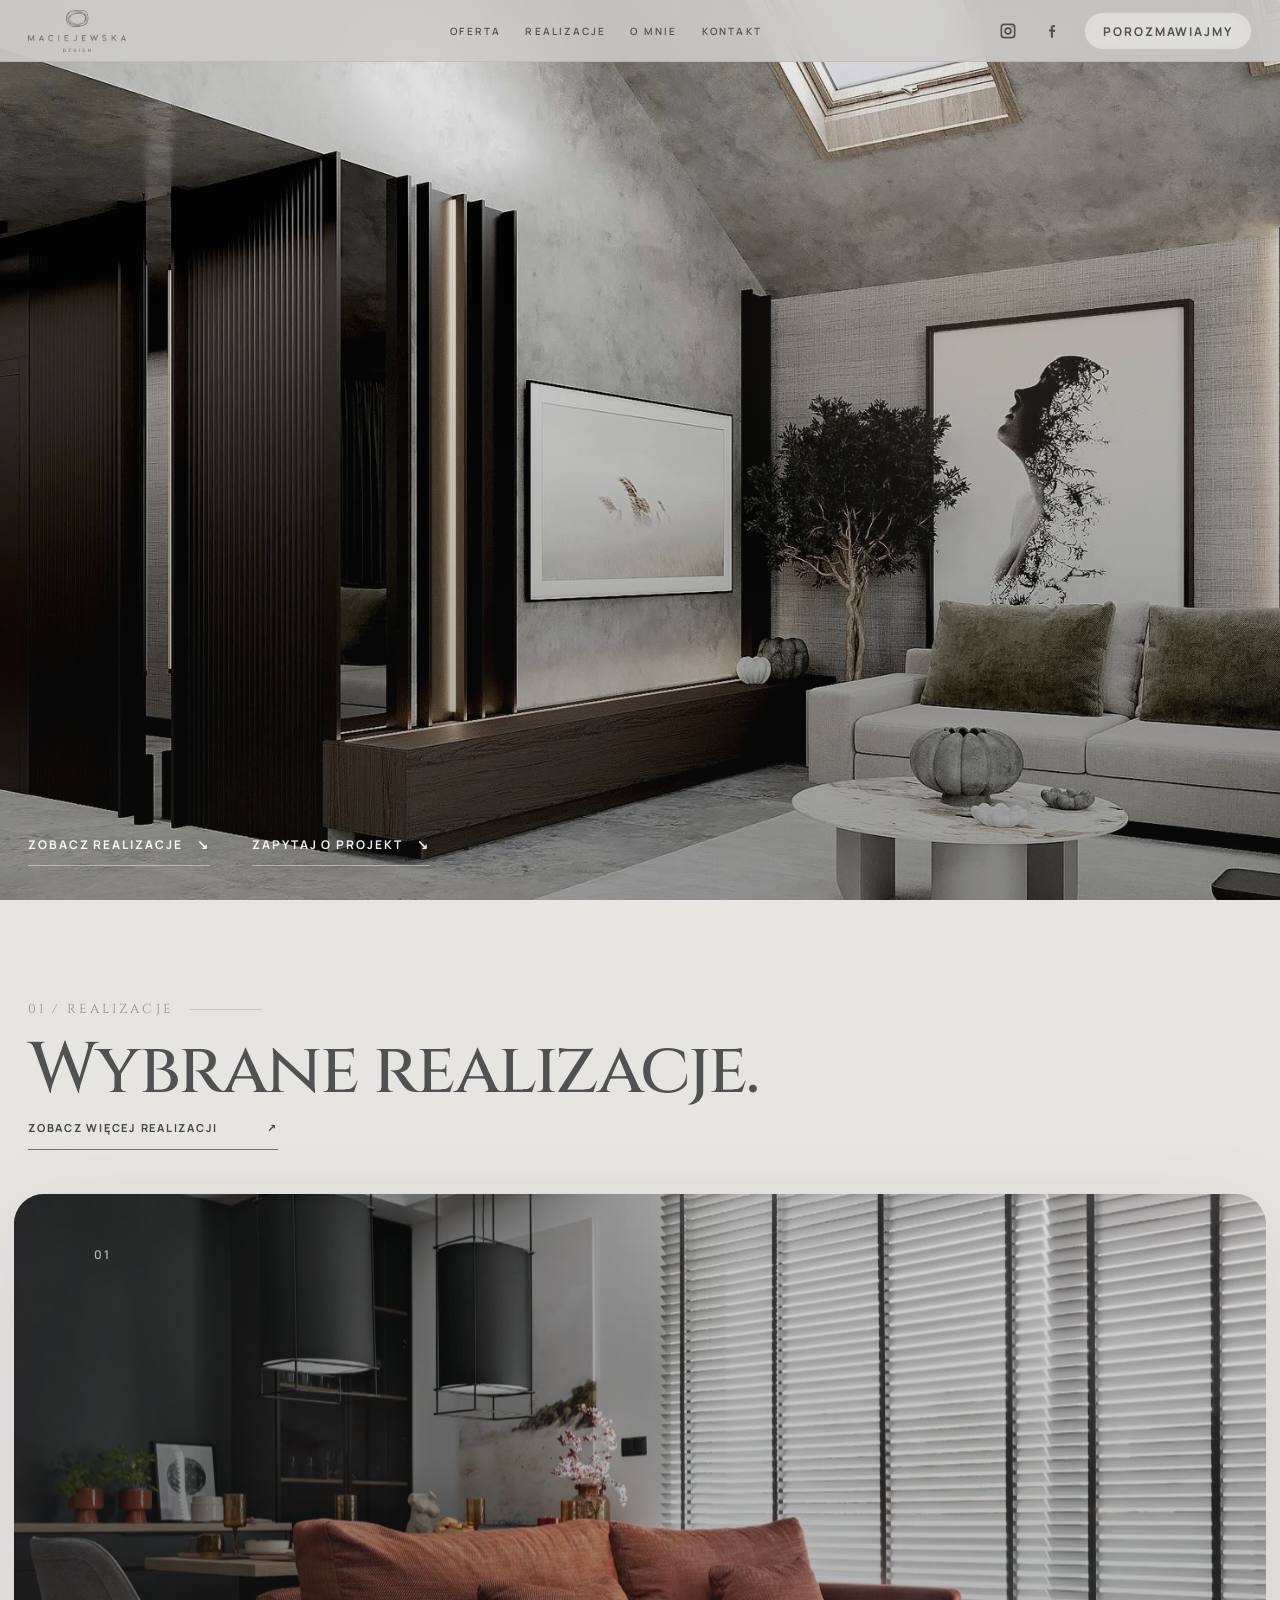
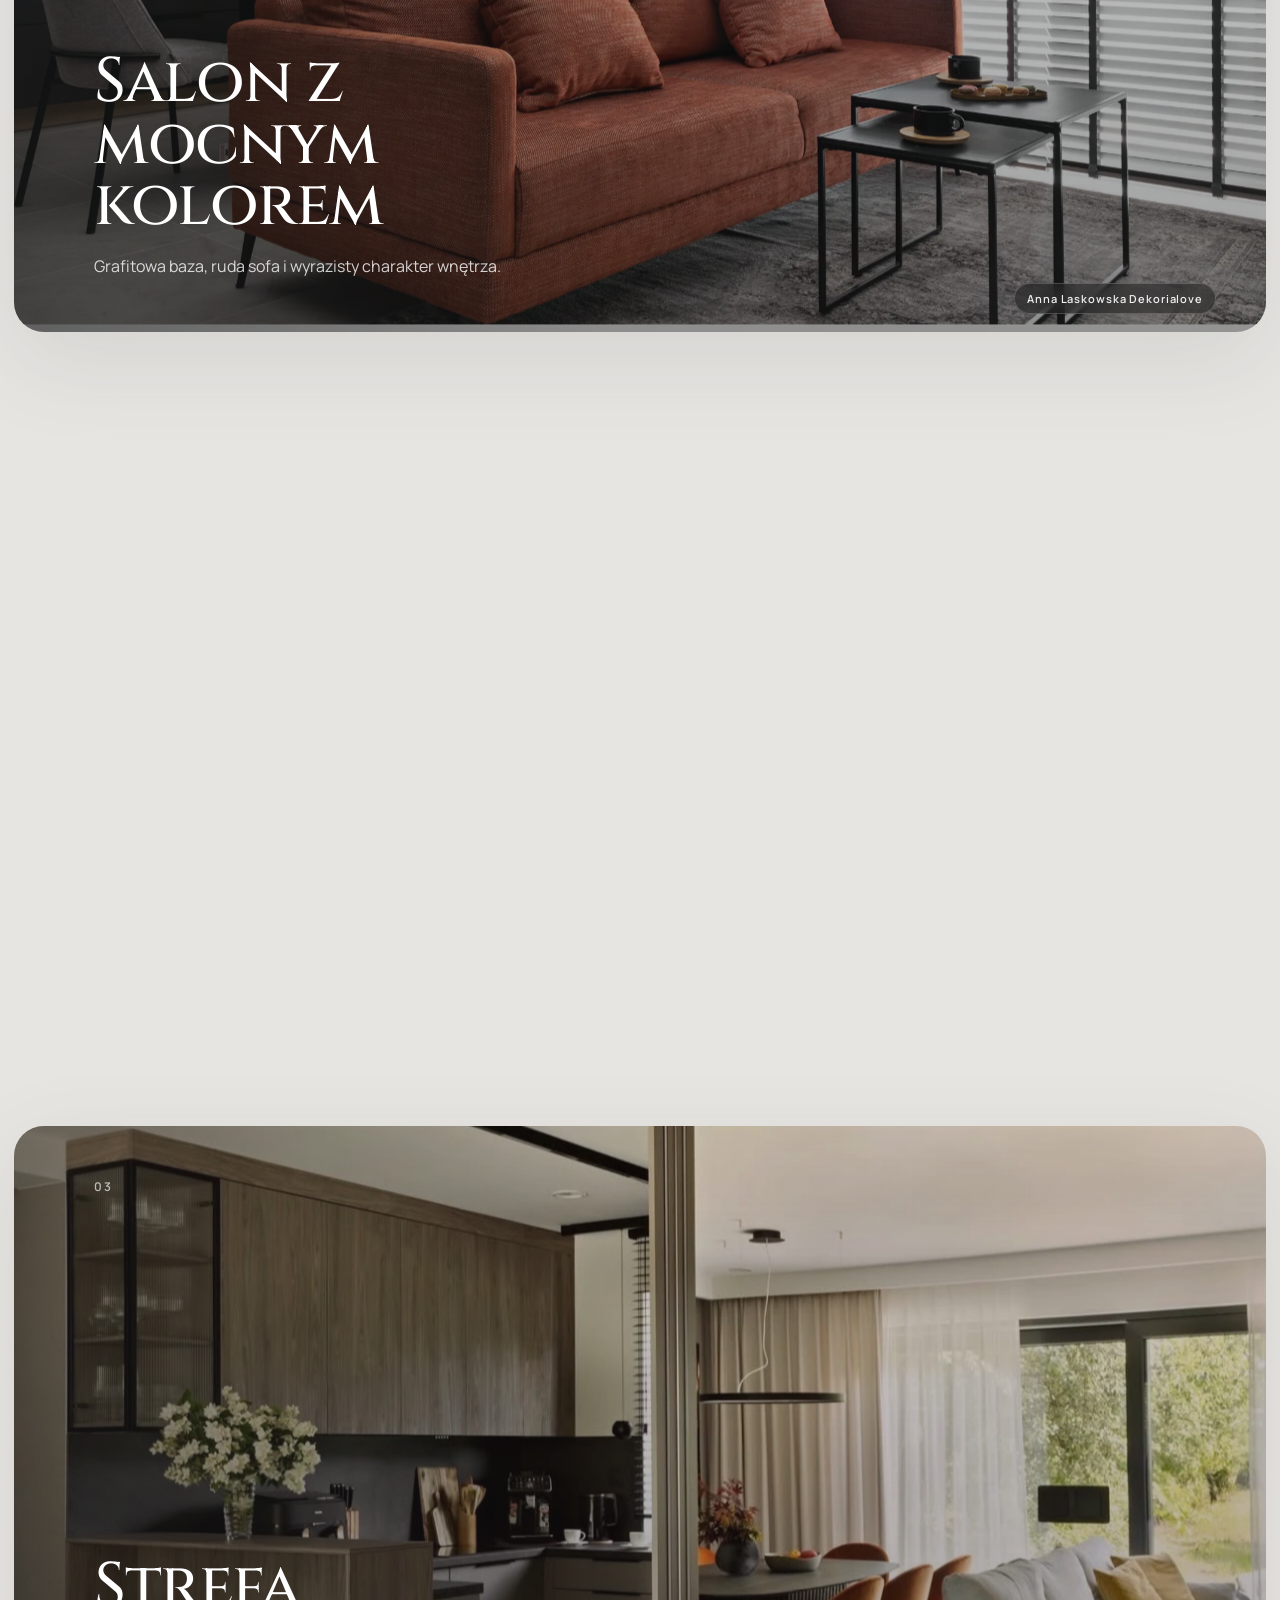
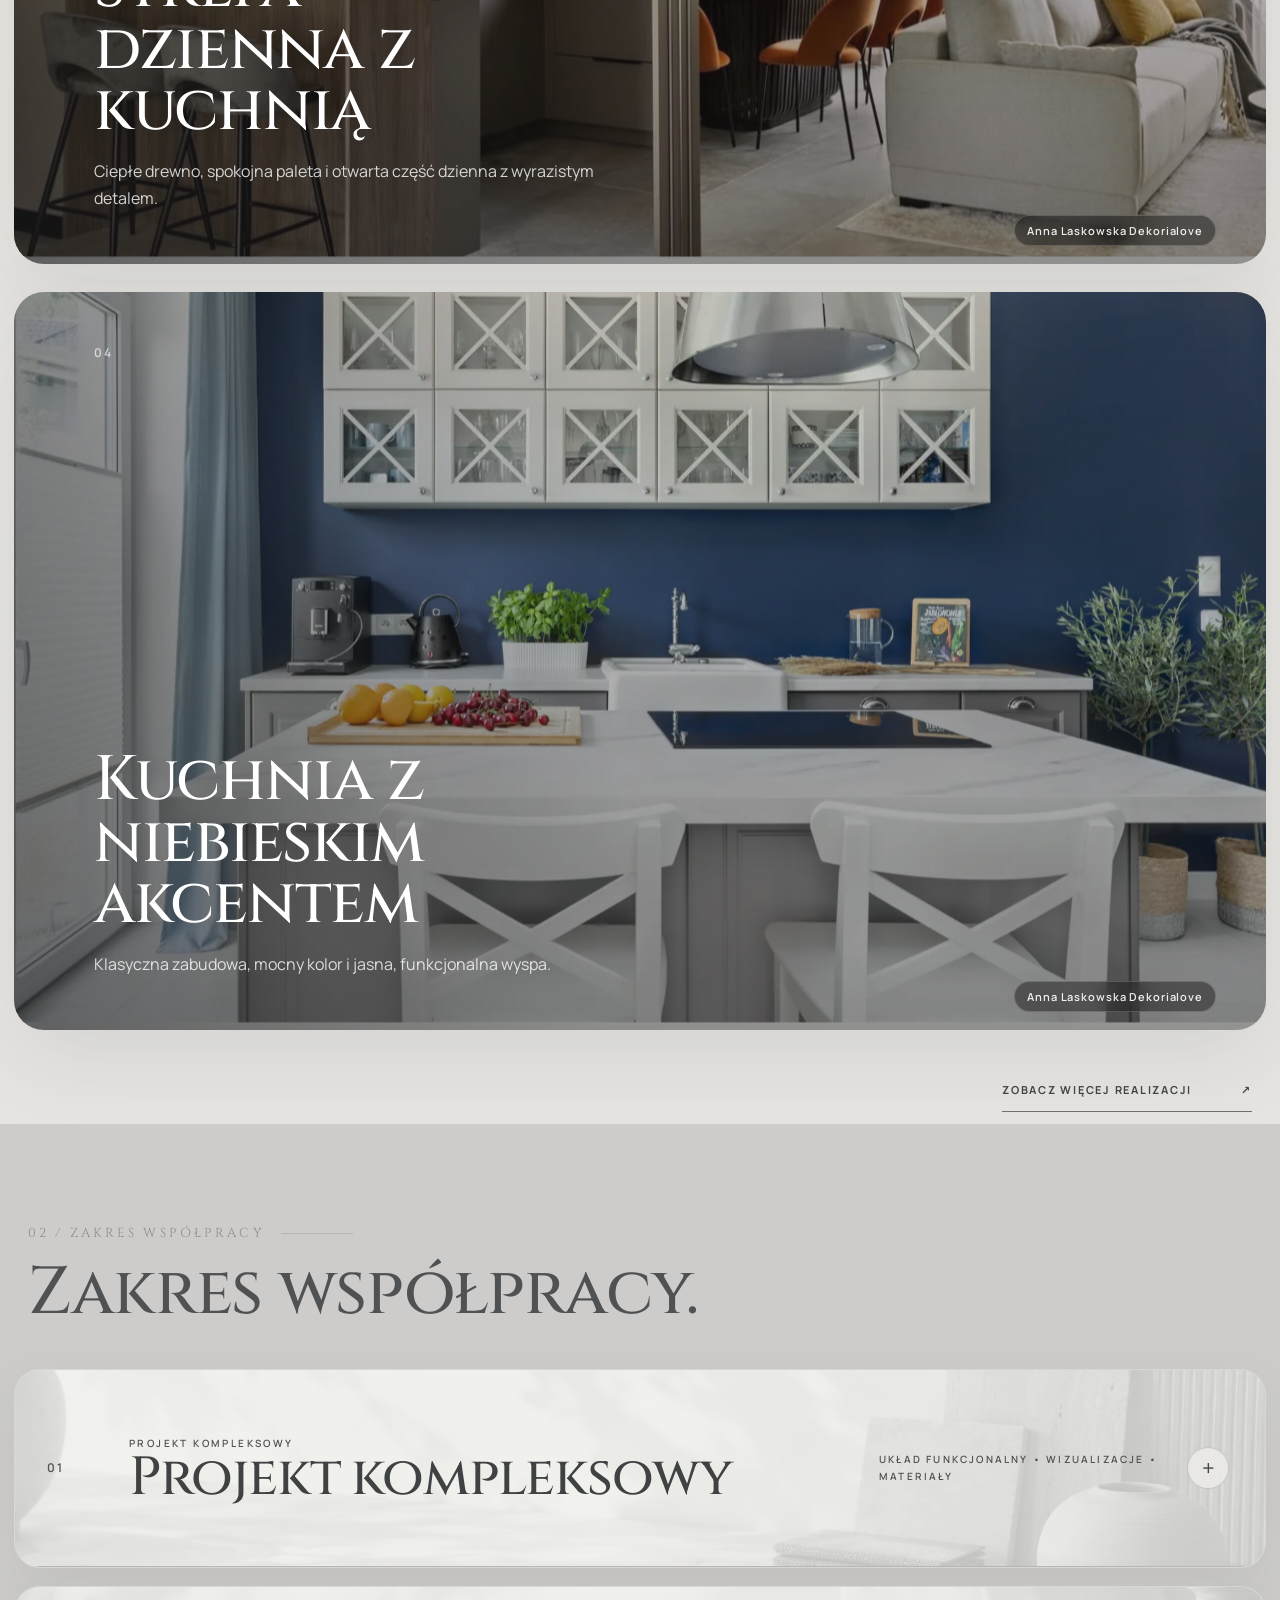
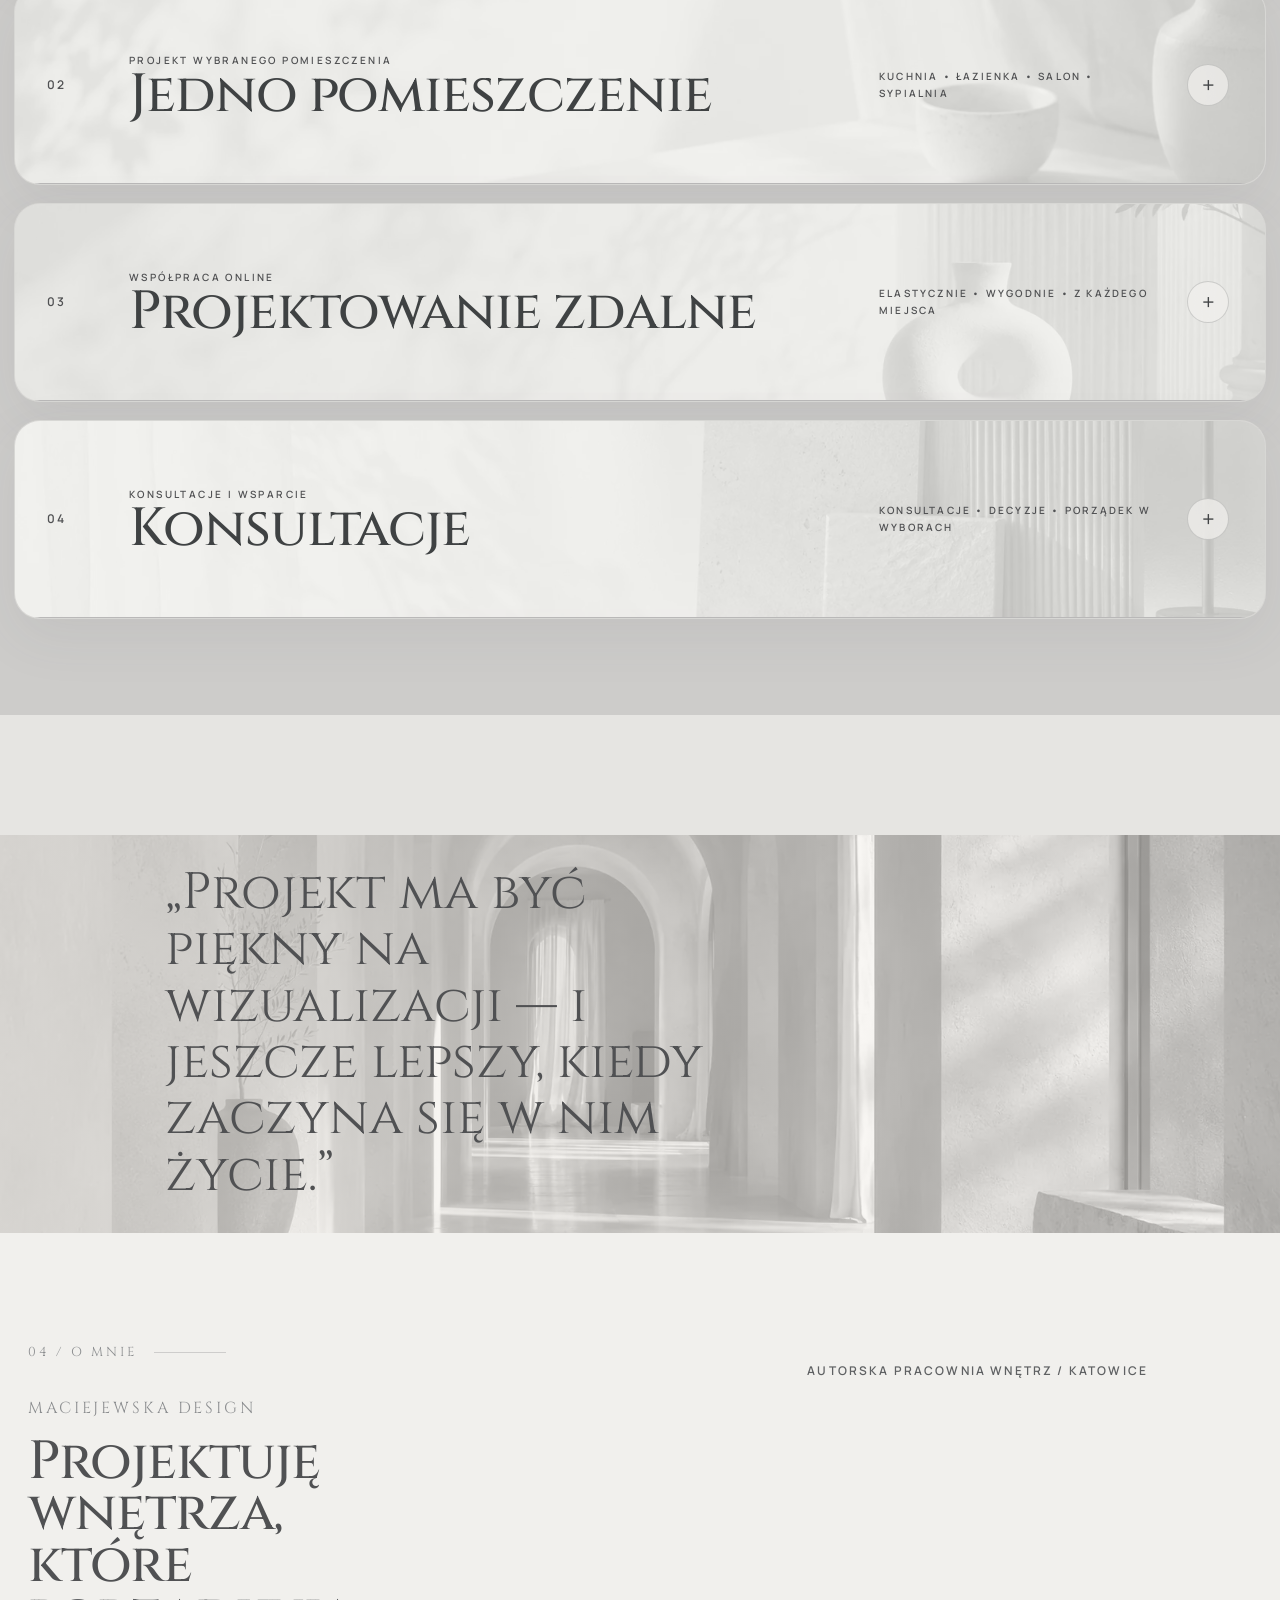
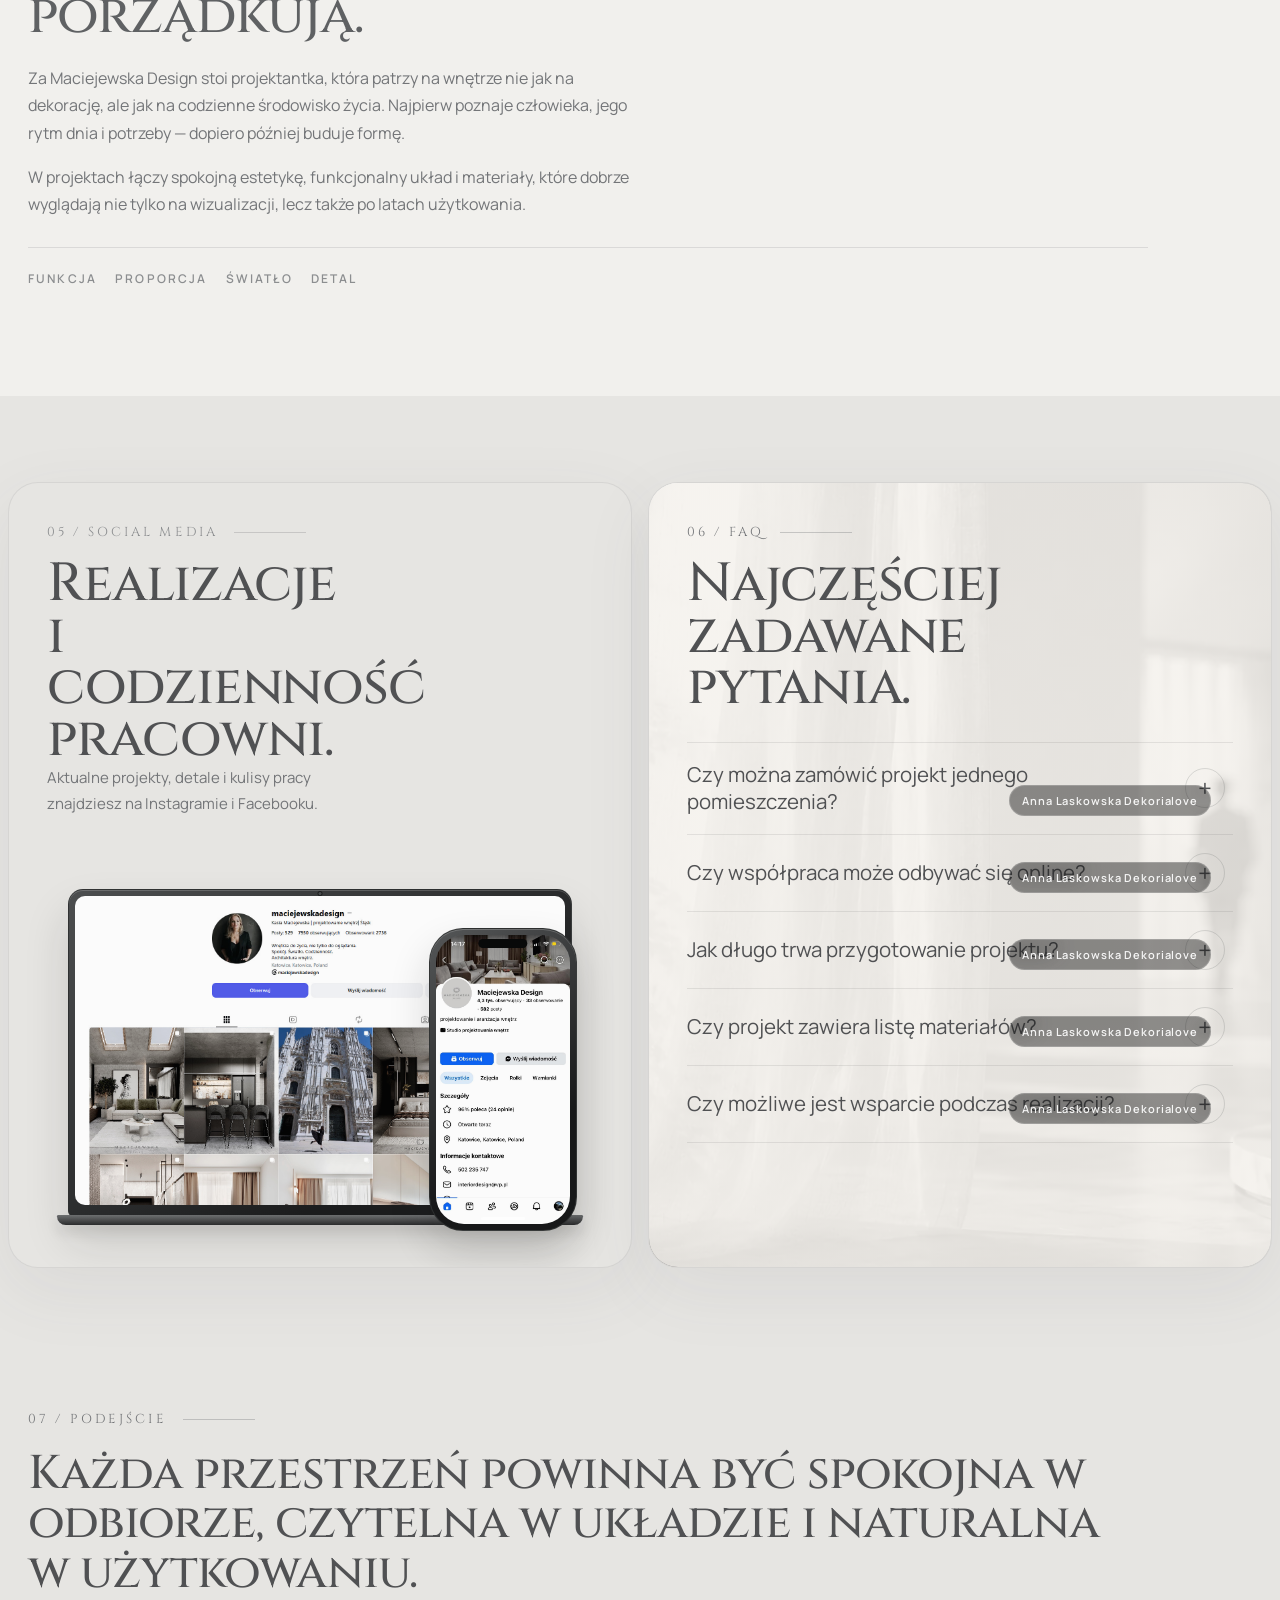
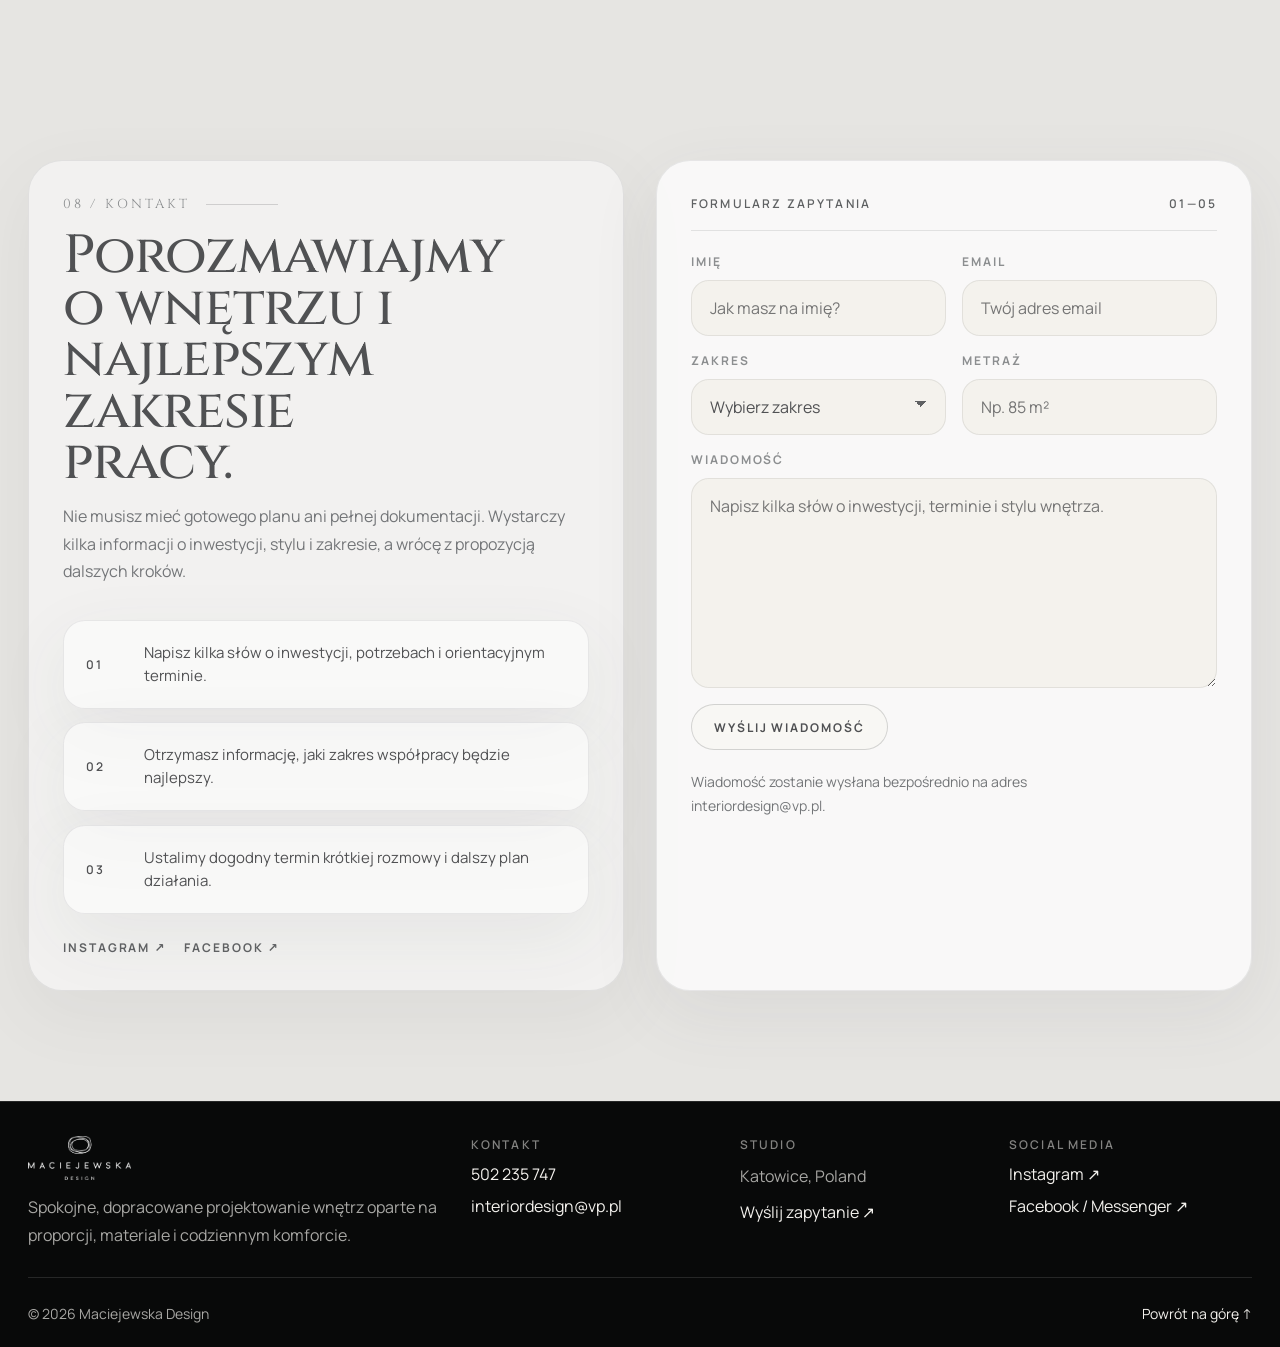
==== commit 539d5914: "Add files via upload" ====
--- a/index.html
+++ b/index.html
@@ -10,7 +10,7 @@
 <link href="https://fonts.googleapis.com" rel="preconnect"/>
 <link crossorigin="" href="https://fonts.gstatic.com" rel="preconnect"/>
 <link href="https://fonts.googleapis.com/css2?family=Cinzel:wght@400;500;600&family=Manrope:wght@400;500;600;700&display=swap" rel="stylesheet"/>
-<link href="style.css?v=42" rel="stylesheet"/></head>
+<link href="style.css?v=43" rel="stylesheet"/></head>
 <body>
 <header class="site-header" id="siteHeader">
 <div class="container header__inner">
@@ -77,6 +77,7 @@
 <h3>Salon z mocnym kolorem</h3>
 <p>Grafitowa baza, ruda sofa i wyrazisty charakter wnętrza.</p>
 </div>
+<span class="project-showcase__credit">Anna Laskowska Dekorialove</span>
 </div>
 </article>
 <article class="project-showcase reveal" style="--bg:url('wizualizacja-054.webp')">
@@ -87,6 +88,7 @@
 <h3>Wnętrze z detalem i światłem</h3>
 <p>Drewno, graficzna ściana i charakterystyczna forma oświetlenia.</p>
 </div>
+<span class="project-showcase__credit">Anna Laskowska Dekorialove</span>
 </div>
 </article>
 <article class="project-showcase reveal" style="--bg:url('realizacja-home-03.webp')">
@@ -97,6 +99,7 @@
 <h3>Strefa dzienna z kuchnią</h3>
 <p>Ciepłe drewno, spokojna paleta i otwarta część dzienna z wyrazistym detalem.</p>
 </div>
+<span class="project-showcase__credit">Anna Laskowska Dekorialove</span>
 </div>
 </article>
 <article class="project-showcase reveal" style="--bg:url('wizualizacja-004.webp')">
@@ -107,6 +110,7 @@
 <h3>Kuchnia z niebieskim akcentem</h3>
 <p>Klasyczna zabudowa, mocny kolor i jasna, funkcjonalna wyspa.</p>
 </div>
+<span class="project-showcase__credit">Anna Laskowska Dekorialove</span>
 </div>
 </article>
 <div class="container projects__gallery-outro reveal">
@@ -138,6 +142,7 @@
 <li>współpraca z firmami montażowymi, stolarzami i innymi wykonawcami</li>
 </ul>
 </div>
+<span class="project-showcase__credit">Anna Laskowska Dekorialove</span>
 </div>
 </article>
 <article class="scope-item reveal" data-scope-item="" style="--scope-image:url('scope-02.webp')">
@@ -159,6 +164,7 @@
 <li>konkretne rozwiązania do realizacji</li>
 </ul>
 </div>
+<span class="project-showcase__credit">Anna Laskowska Dekorialove</span>
 </div>
 </article>
 <article class="scope-item reveal" data-scope-item="" style="--scope-image:url('scope-03.webp')">
@@ -180,6 +186,7 @@
 <li>sprawna współpraca niezależnie od miasta</li>
 </ul>
 </div>
+<span class="project-showcase__credit">Anna Laskowska Dekorialove</span>
 </div>
 </article>
 <article class="scope-item reveal" data-scope-item="" style="--scope-image:url('scope-04.webp')">
@@ -201,6 +208,7 @@
 <li>konkretna lista dalszych kroków</li>
 </ul>
 </div>
+<span class="project-showcase__credit">Anna Laskowska Dekorialove</span>
 </div>
 </article>
 </div>
@@ -266,6 +274,7 @@
 </button>
 <div class="faq-item__answer">
 <p>Tak. Zakres może obejmować pojedynczą kuchnię, łazienkę, salon, sypialnię albo inne wybrane wnętrze.</p>
+<span class="project-showcase__credit">Anna Laskowska Dekorialove</span>
 </div>
 </article>
 <article class="faq-item" data-faq-item="">
@@ -275,6 +284,7 @@
 </button>
 <div class="faq-item__answer">
 <p>Tak, cały proces może przebiegać zdalnie — od rozmów i konsultacji po przekazanie materiałów projektowych.</p>
+<span class="project-showcase__credit">Anna Laskowska Dekorialove</span>
 </div>
 </article>
 <article class="faq-item" data-faq-item="">
@@ -284,6 +294,7 @@
 </button>
 <div class="faq-item__answer">
 <p>Czas zależy od zakresu, metrażu i etapu inwestycji, ale harmonogram jest zawsze ustalany jasno na starcie.</p>
+<span class="project-showcase__credit">Anna Laskowska Dekorialove</span>
 </div>
 </article>
 <article class="faq-item" data-faq-item="">
@@ -293,6 +304,7 @@
 </button>
 <div class="faq-item__answer">
 <p>Tak, w zależności od wybranego zakresu projekt może obejmować zestawienie materiałów, wyposażenia i rekomendowanych rozwiązań.</p>
+<span class="project-showcase__credit">Anna Laskowska Dekorialove</span>
 </div>
 </article>
 <article class="faq-item" data-faq-item="">
@@ -302,6 +314,7 @@
 </button>
 <div class="faq-item__answer">
 <p>Tak. Możliwe są konsultacje na dalszych etapach oraz pomoc w utrzymaniu spójności projektu podczas wdrożenia.</p>
+<span class="project-showcase__credit">Anna Laskowska Dekorialove</span>
 </div>
 </article>
 </div>
@@ -365,6 +378,6 @@
 <a href="#top">Powrót na górę ↑</a>
 </div>
 </footer>
-<script src="script.js?v=42"></script>
+<script src="script.js?v=43"></script>
 </body>
 </html>
--- a/style.css
+++ b/style.css
@@ -4435,3 +4435,213 @@
     border-radius:16px !important;
   }
 }
+
+
+/* V43 — podpisy zdjęć realizacji */
+.project-showcase__credit{
+  position:absolute;
+  right:22px;
+  bottom:18px;
+  z-index:3;
+  display:inline-flex;
+  align-items:center;
+  padding:8px 12px;
+  border-radius:999px;
+  background:rgba(17,18,18,.44);
+  color:rgba(255,255,255,.92);
+  border:1px solid rgba(255,255,255,.18);
+  backdrop-filter:blur(10px);
+  -webkit-backdrop-filter:blur(10px);
+  font-family:"Manrope",sans-serif;
+  font-size:11px;
+  font-weight:600;
+  line-height:1.2;
+  letter-spacing:.08em;
+}
+
+body.gallery-page .gallery-card{
+  position:relative;
+}
+
+body.gallery-page .gallery-card figcaption{
+  position:absolute;
+  right:12px;
+  bottom:12px;
+  z-index:2;
+  max-width:calc(100% - 24px);
+  padding:7px 10px;
+  border-radius:999px;
+  background:rgba(17,18,18,.46);
+  color:rgba(255,255,255,.96);
+  border:1px solid rgba(255,255,255,.16);
+  backdrop-filter:blur(10px);
+  -webkit-backdrop-filter:blur(10px);
+  font-family:"Manrope",sans-serif;
+  font-size:10px;
+  font-weight:600;
+  line-height:1.2;
+  letter-spacing:.08em;
+  pointer-events:none;
+}
+
+@media (max-width:760px){
+  .project-showcase__credit{
+    right:16px;
+    bottom:16px;
+    padding:7px 10px;
+    font-size:10px;
+    letter-spacing:.07em;
+    max-width:calc(100% - 32px);
+    text-align:right;
+  }
+
+  body.gallery-page .gallery-card figcaption{
+    right:10px;
+    bottom:10px;
+    max-width:calc(100% - 20px);
+    font-size:9px;
+    padding:6px 9px;
+    letter-spacing:.06em;
+  }
+}
+
+
+/* V43 — finalna naprawa galerii + podpisy zdjęć */
+body.gallery-page .gallery-projects{
+  display:grid !important;
+  gap:64px !important;
+}
+
+body.gallery-page .gallery-project{
+  display:grid !important;
+  gap:18px !important;
+}
+
+body.gallery-page .gallery-project__head{
+  width:min(100% - 40px, var(--container)) !important;
+  margin-inline:auto !important;
+  padding-top:22px !important;
+  align-items:flex-end !important;
+  justify-content:space-between !important;
+  gap:20px !important;
+}
+
+body.gallery-page .gallery-project__grid{
+  width:min(100% - 40px, var(--container)) !important;
+  margin-inline:auto !important;
+  display:grid !important;
+  grid-template-columns:repeat(2, minmax(0, 1fr)) !important;
+  gap:18px !important;
+  columns:unset !important;
+}
+
+body.gallery-page .gallery-project__grid .gallery-card,
+body.gallery-page .gallery-project__grid .gallery-card--wide{
+  position:relative !important;
+  display:block !important;
+  width:100% !important;
+  min-width:0 !important;
+  margin:0 !important;
+  overflow:hidden !important;
+  border-radius:18px !important;
+  background:transparent !important;
+  box-shadow:none !important;
+  break-inside:auto !important;
+}
+
+body.gallery-page .gallery-project__grid .gallery-card img,
+body.gallery-page .gallery-project__grid .gallery-card:hover img,
+body.gallery-page .gallery-project__grid .gallery-card--wide img,
+body.gallery-page .gallery-project__grid .gallery-card--wide:hover img{
+  display:block !important;
+  width:100% !important;
+  height:auto !important;
+  min-height:0 !important;
+  object-fit:cover !important;
+  object-position:center !important;
+  transform:none !important;
+  filter:none !important;
+  background:transparent !important;
+  border-radius:inherit !important;
+}
+
+body.gallery-page .gallery-card figcaption,
+body.gallery-page .gallery-card--wide figcaption{
+  display:inline-flex !important;
+  position:absolute !important;
+  right:12px !important;
+  bottom:12px !important;
+  z-index:3 !important;
+  max-width:calc(100% - 24px) !important;
+  padding:7px 10px !important;
+  border-radius:999px !important;
+  background:rgba(17,18,18,.54) !important;
+  color:rgba(255,255,255,.96) !important;
+  border:1px solid rgba(255,255,255,.16) !important;
+  backdrop-filter:blur(10px) !important;
+  -webkit-backdrop-filter:blur(10px) !important;
+  font-family:"Manrope",sans-serif !important;
+  font-size:10px !important;
+  font-weight:600 !important;
+  line-height:1.2 !important;
+  letter-spacing:.06em !important;
+  white-space:normal !important;
+  pointer-events:none !important;
+}
+
+@media (max-width: 760px){
+  body.gallery-page .gallery-projects{
+    gap:52px !important;
+  }
+
+  body.gallery-page .gallery-project__head,
+  body.gallery-page .gallery-project__grid{
+    width:calc(100% - 24px) !important;
+    max-width:none !important;
+  }
+
+  body.gallery-page .gallery-project__head{
+    padding-top:18px !important;
+    gap:10px !important;
+    align-items:flex-start !important;
+  }
+
+  body.gallery-page .gallery-project__head h2{
+    font-size:clamp(24px, 7.8vw, 34px) !important;
+    line-height:1.1 !important;
+    overflow-wrap:normal !important;
+    word-break:normal !important;
+    hyphens:none !important;
+  }
+
+  body.gallery-page .gallery-project__grid{
+    grid-template-columns:minmax(0, 1fr) !important;
+    gap:12px !important;
+  }
+
+  body.gallery-page .gallery-project__grid .gallery-card,
+  body.gallery-page .gallery-project__grid .gallery-card--wide{
+    border-radius:16px !important;
+  }
+
+  body.gallery-page .gallery-card figcaption,
+  body.gallery-page .gallery-card--wide figcaption{
+    right:10px !important;
+    bottom:10px !important;
+    max-width:calc(100% - 20px) !important;
+    font-size:9px !important;
+    padding:6px 9px !important;
+    letter-spacing:.05em !important;
+  }
+}
+
+@media (max-width: 390px){
+  body.gallery-page .gallery-project__head,
+  body.gallery-page .gallery-project__grid{
+    width:calc(100% - 18px) !important;
+  }
+
+  body.gallery-page .gallery-project__grid{
+    gap:10px !important;
+  }
+}
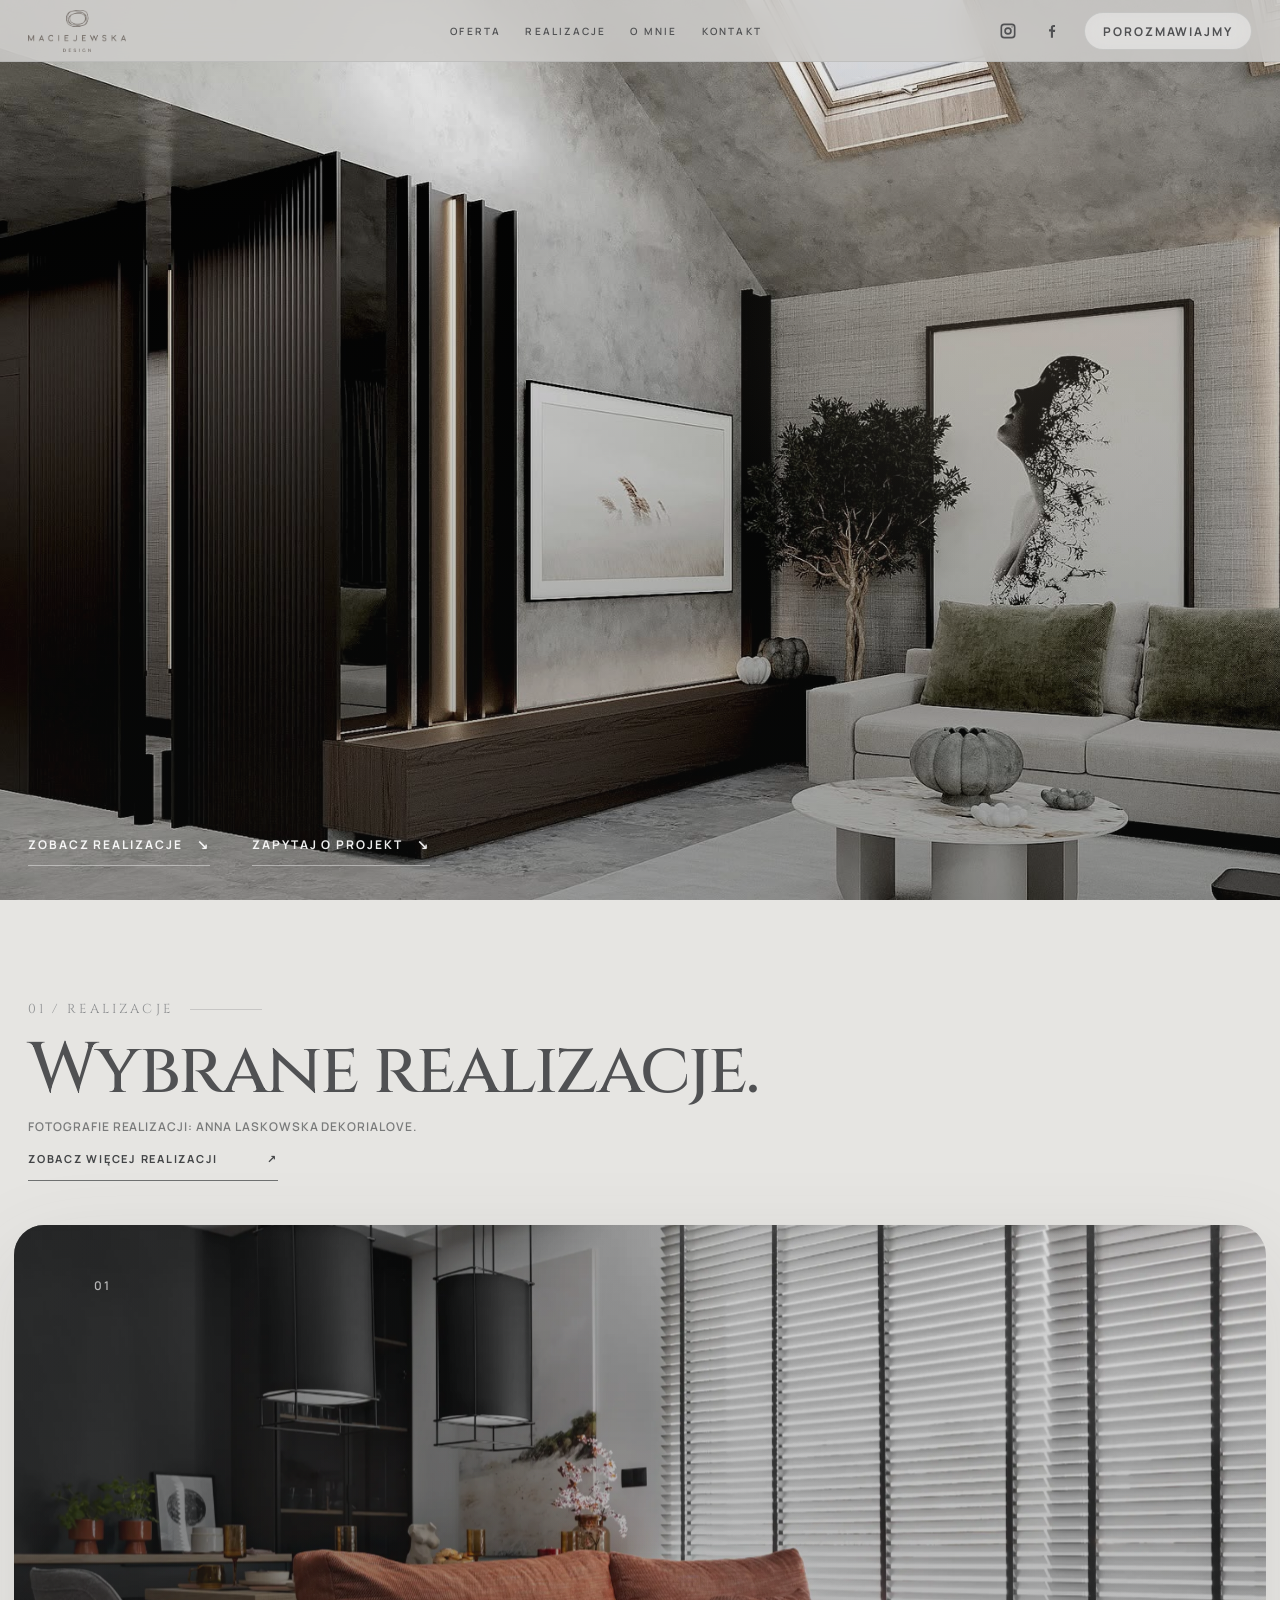
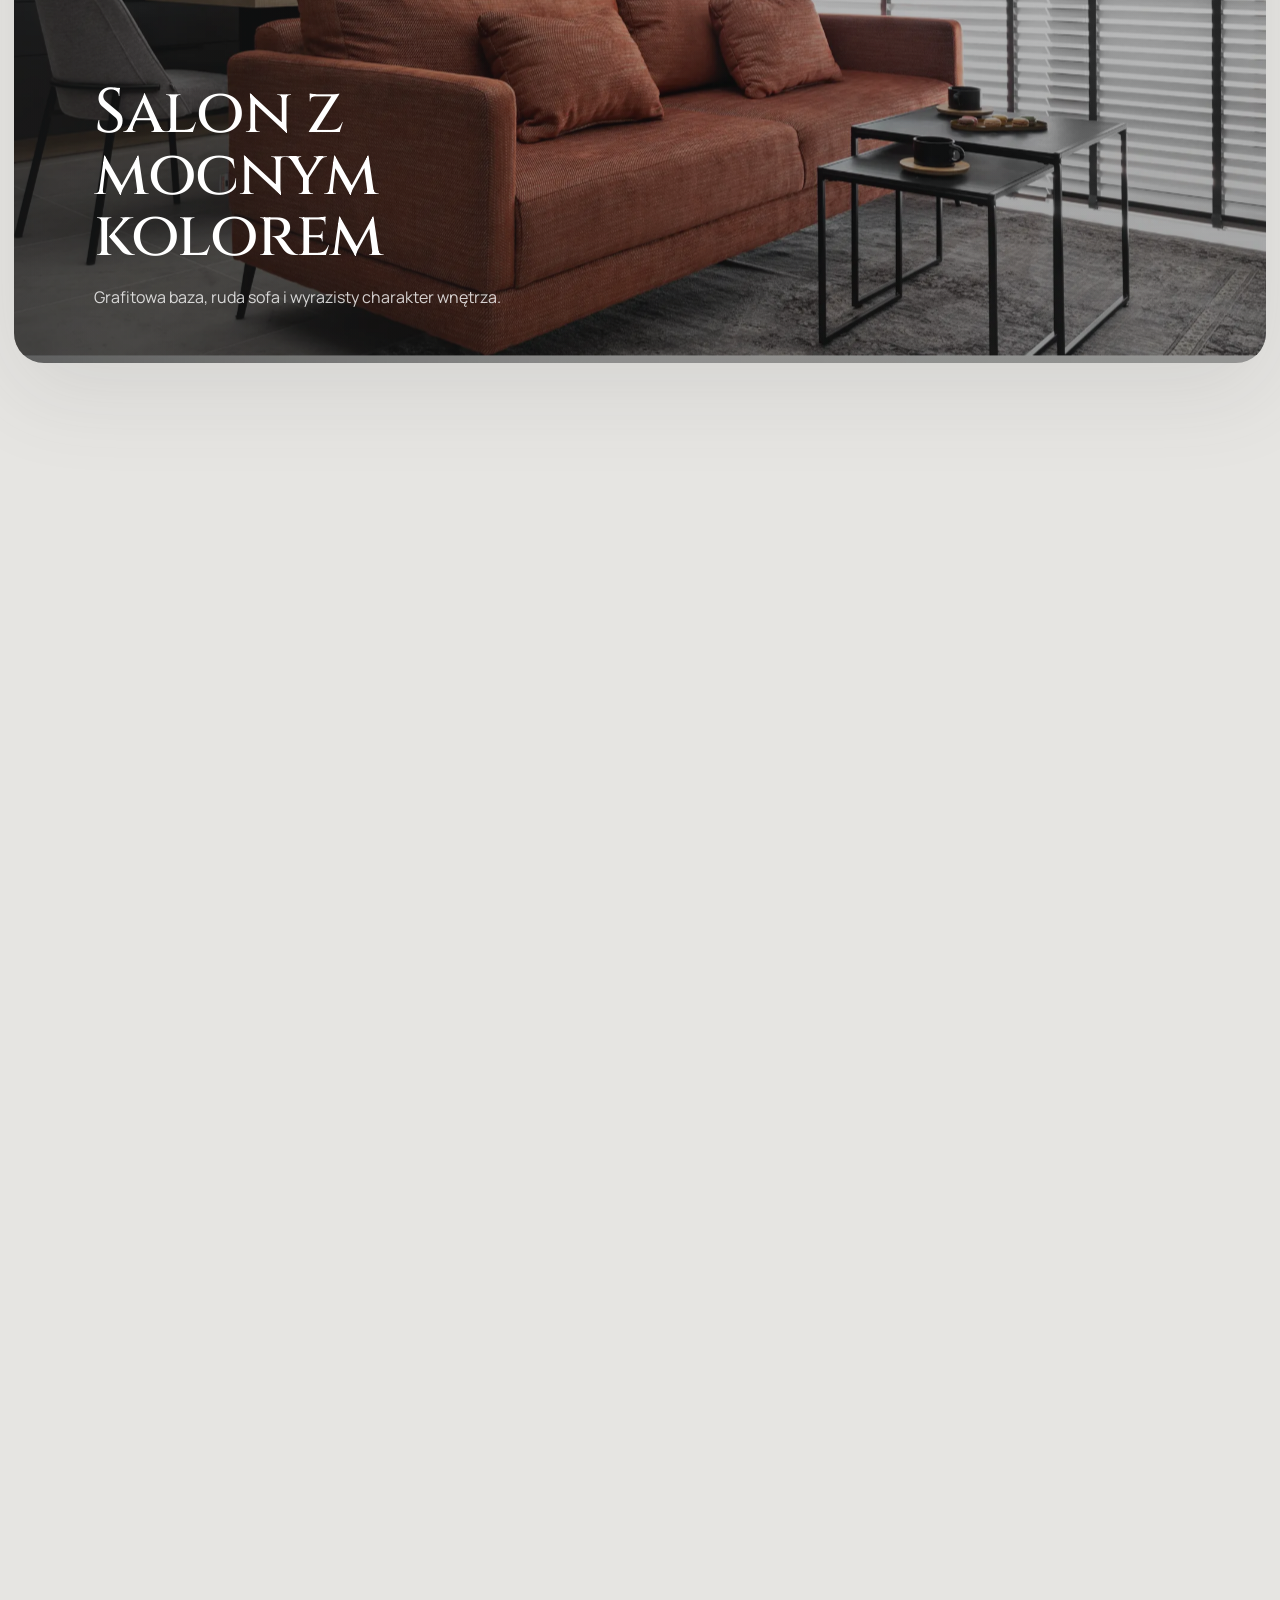
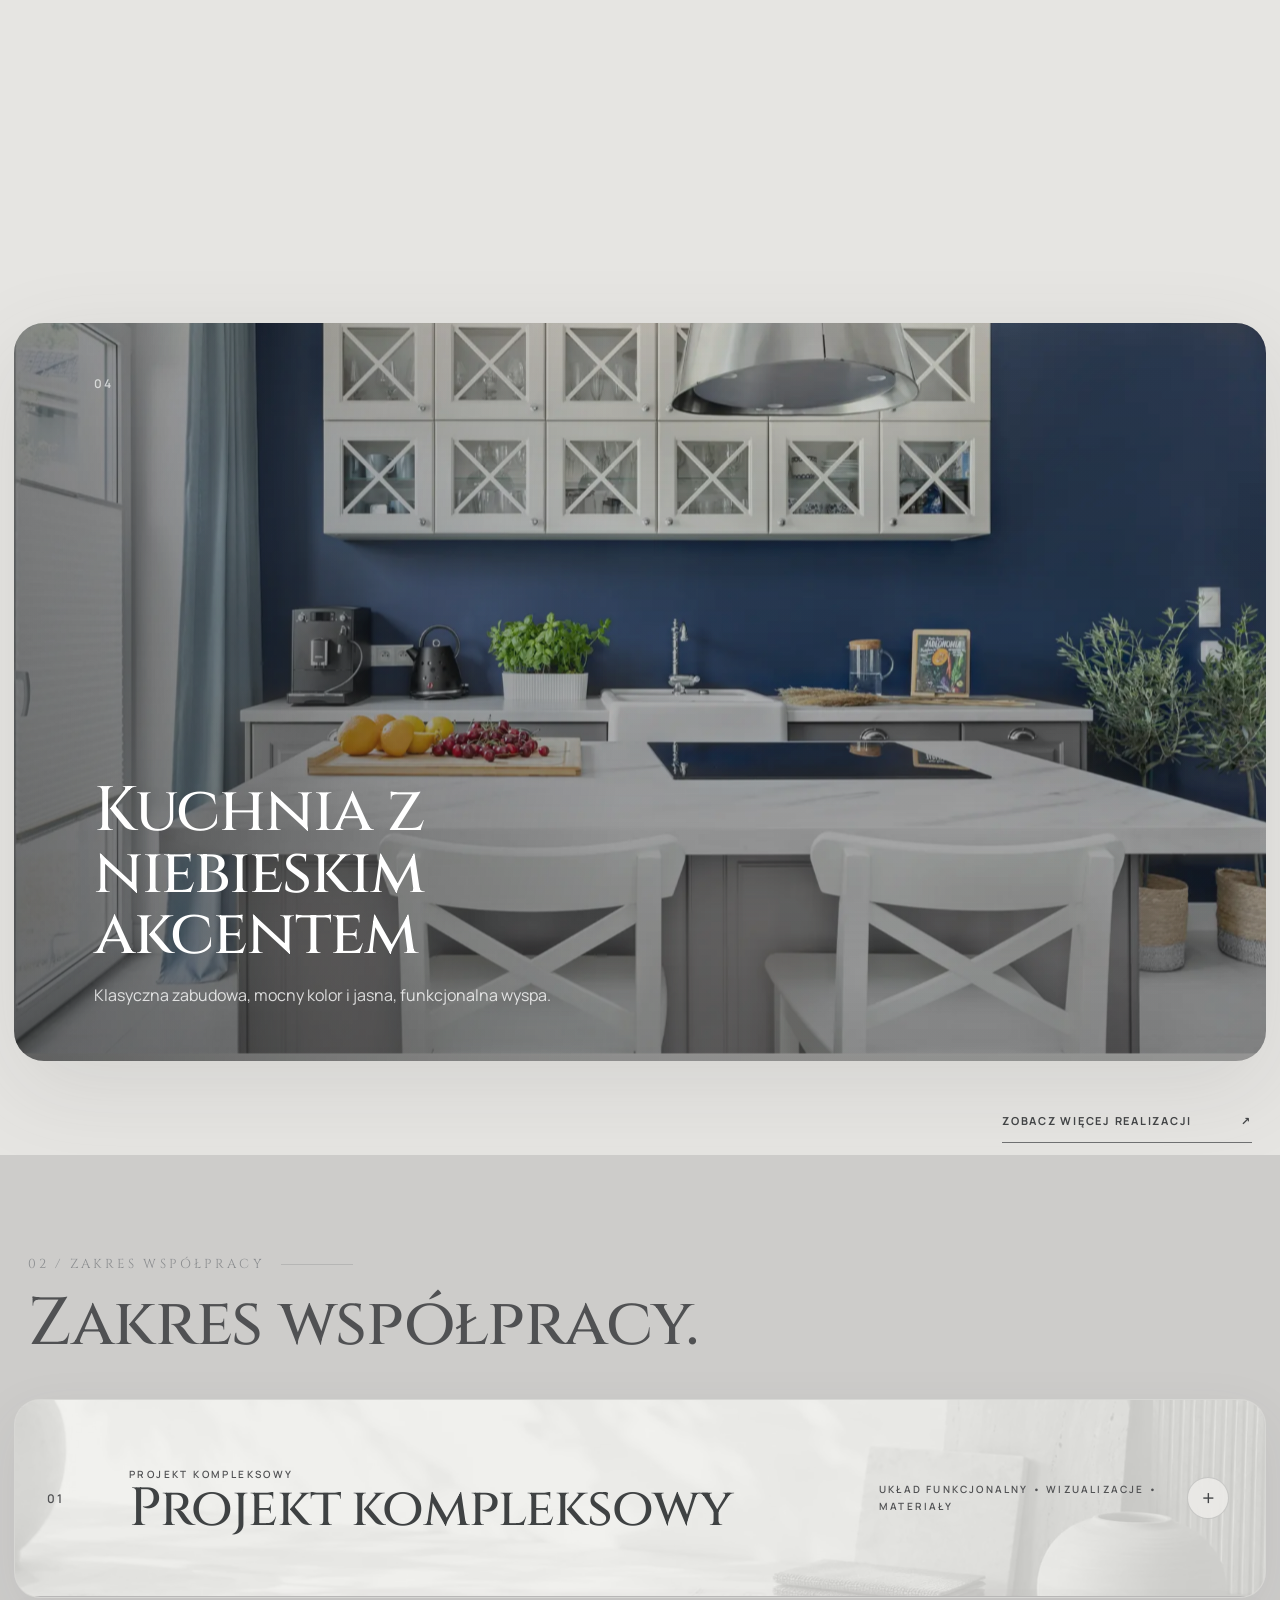
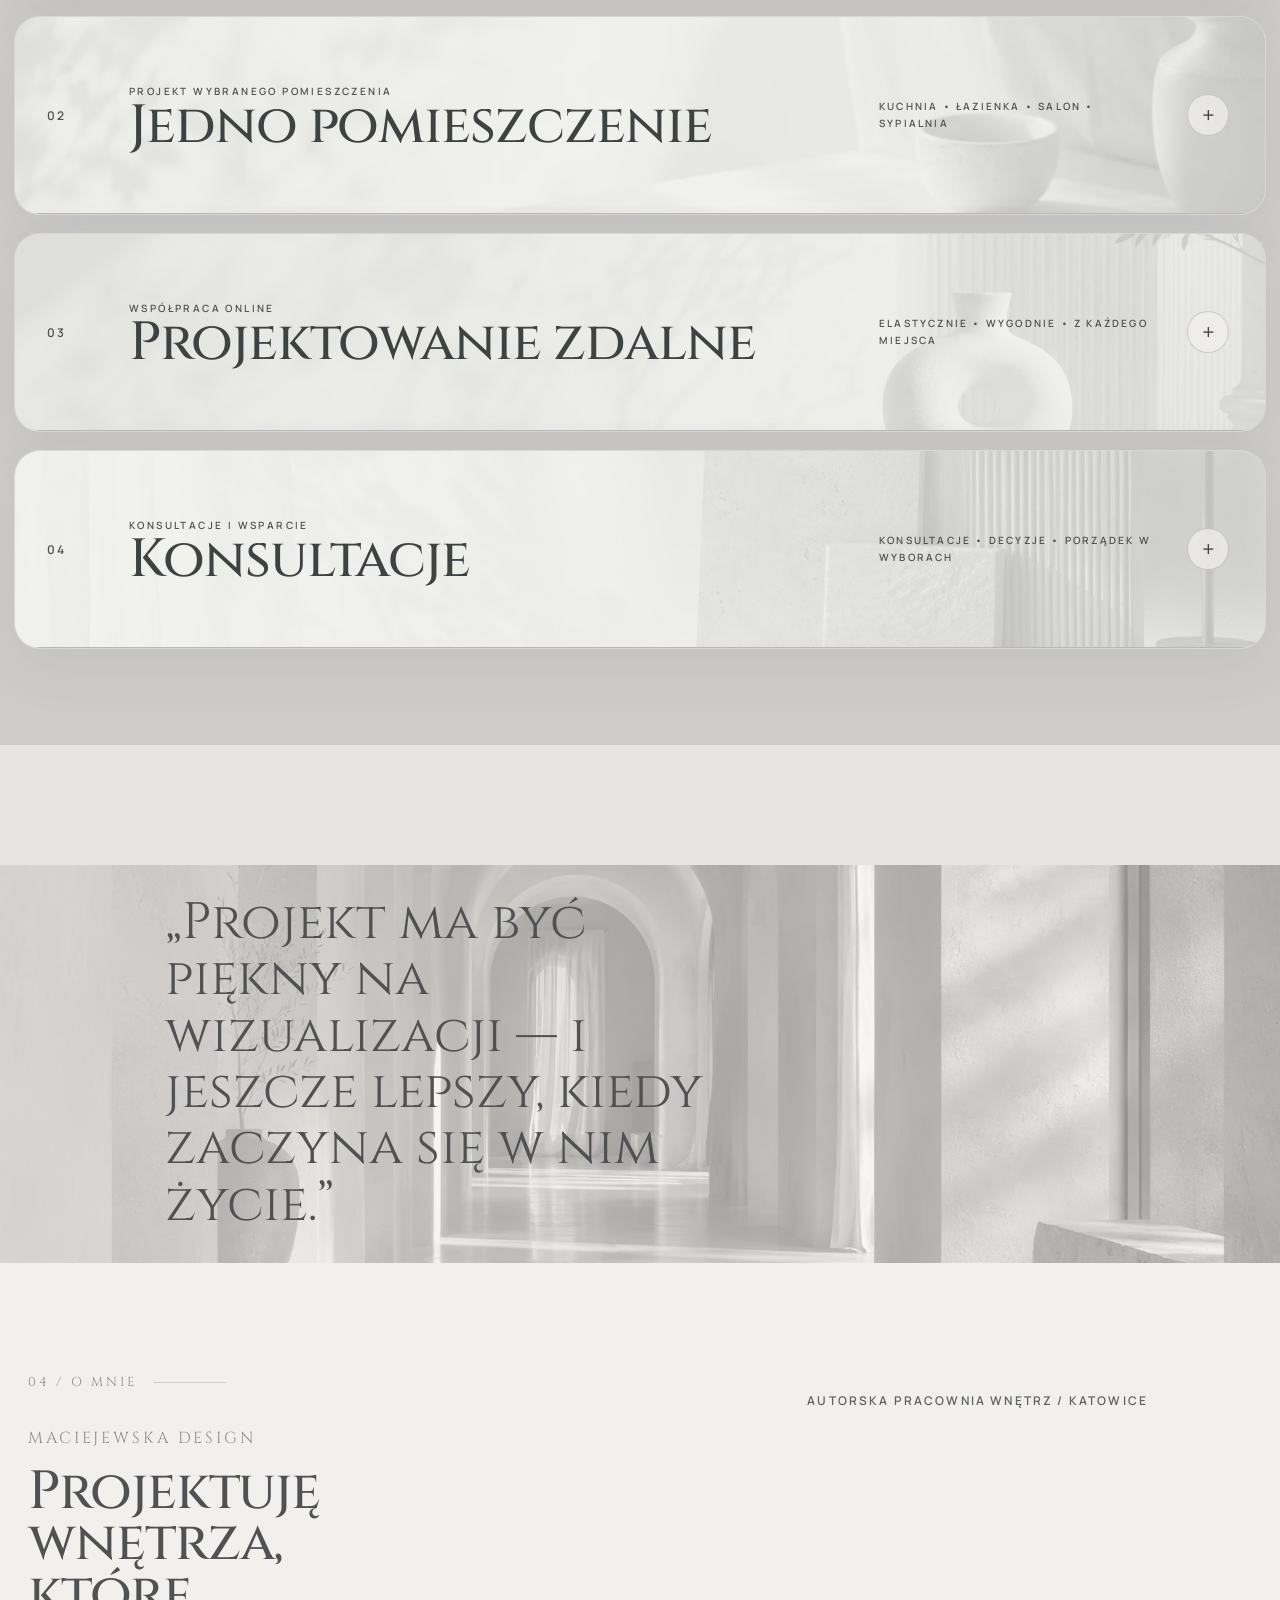
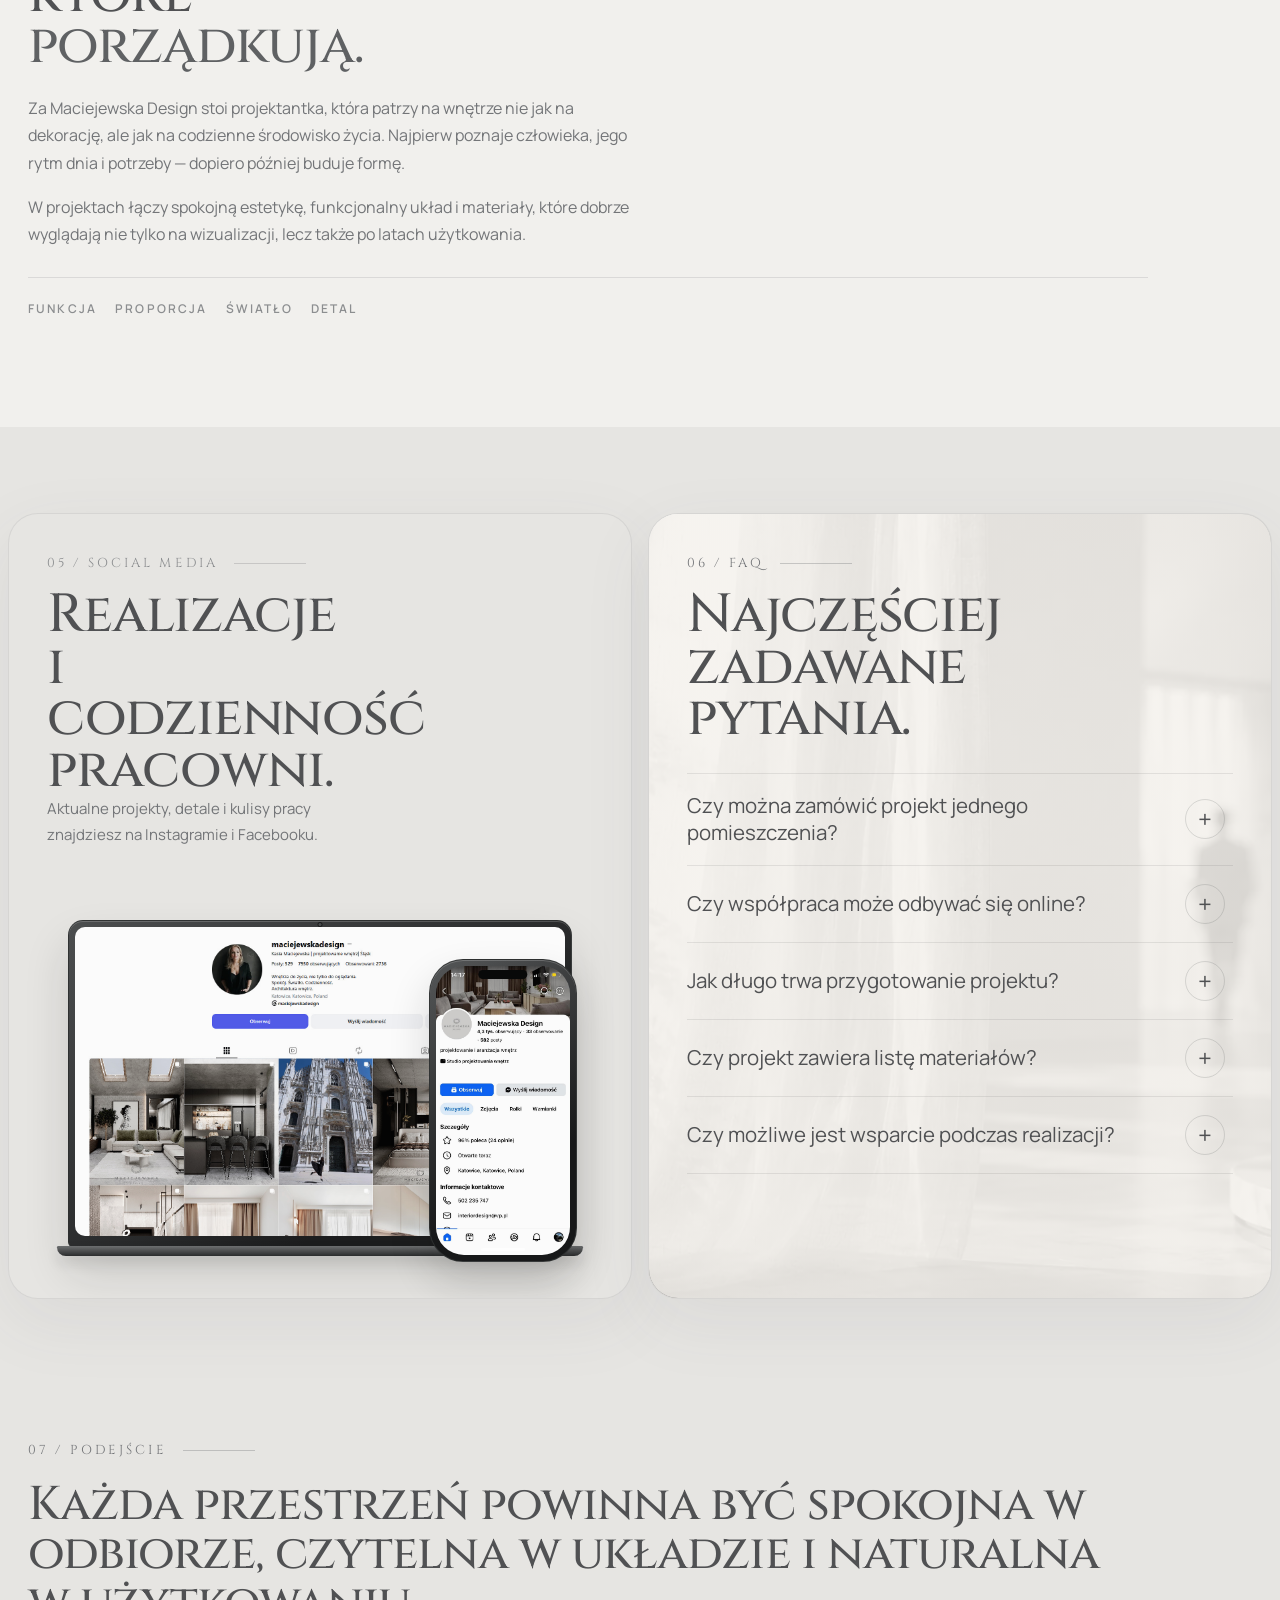
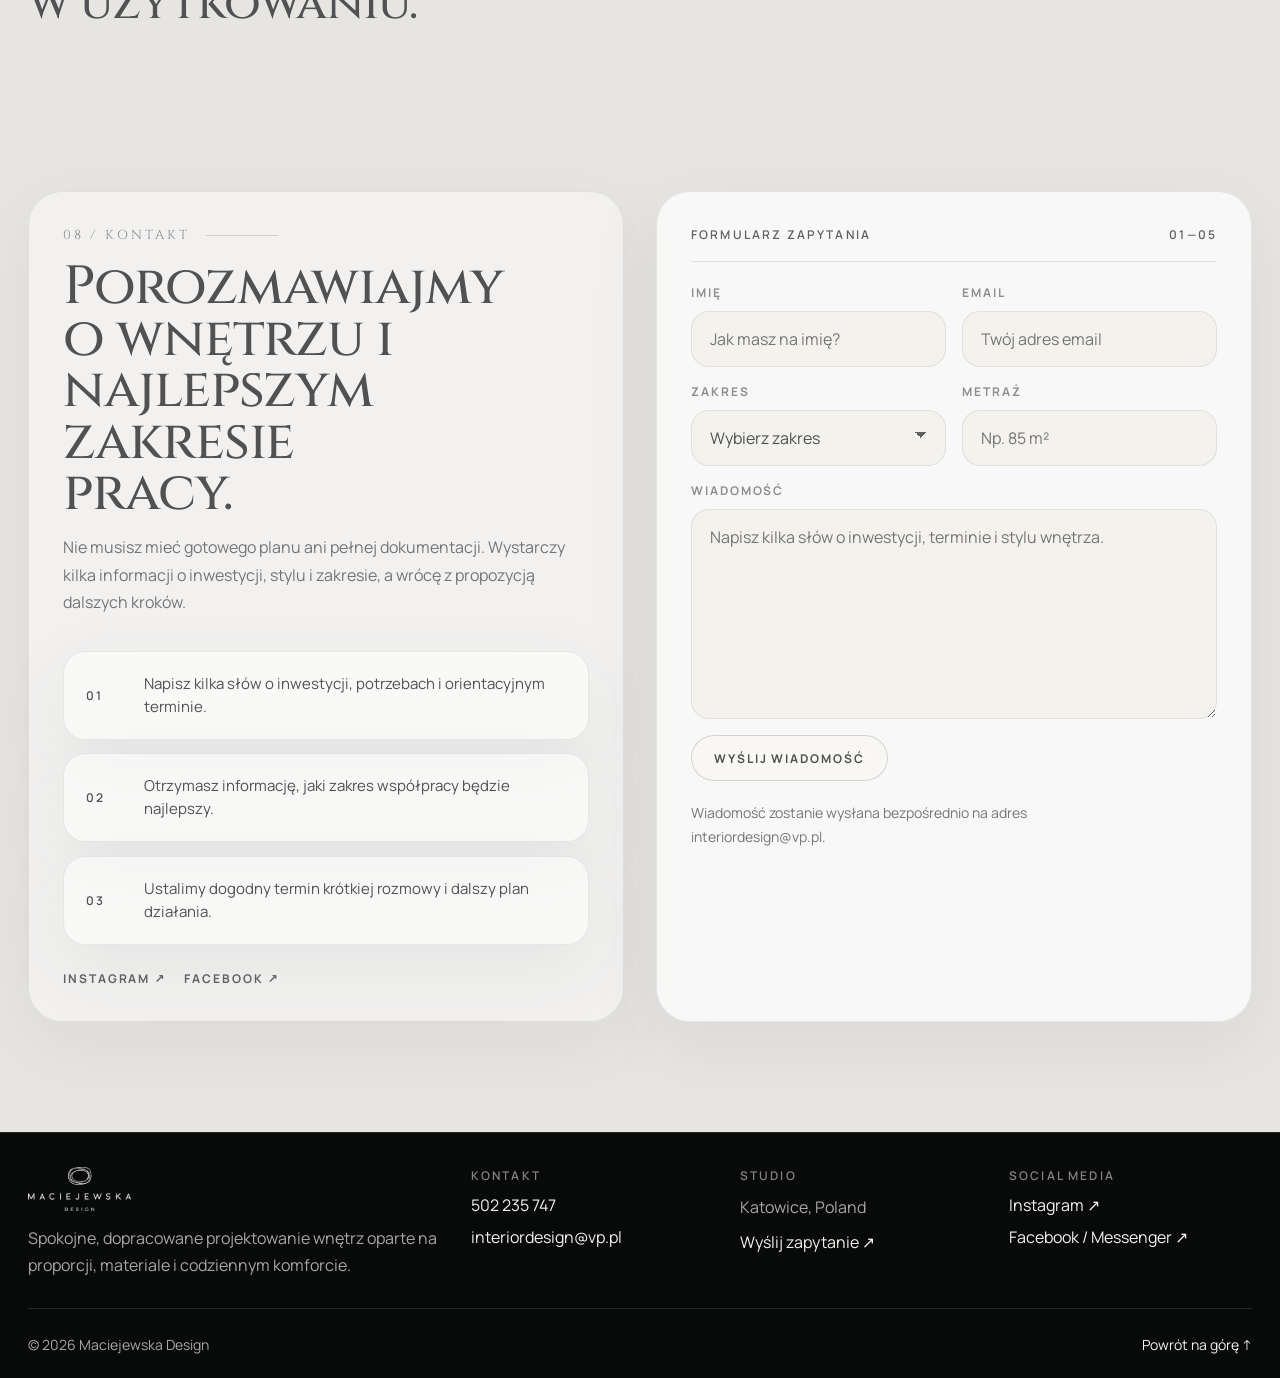
==== commit 6ec9fafd: "Add files via upload" ====
--- a/index.html
+++ b/index.html
@@ -9,8 +9,8 @@
 <link as="image" fetchpriority="high" href="hero-main.jpg" rel="preload"/>
 <link href="https://fonts.googleapis.com" rel="preconnect"/>
 <link crossorigin="" href="https://fonts.gstatic.com" rel="preconnect"/>
-<link href="https://fonts.googleapis.com/css2?family=Cinzel:wght@400;500;600&family=Manrope:wght@400;500;600;700&display=swap" rel="stylesheet"/>
-<link href="style.css?v=43" rel="stylesheet"/></head>
+<link href="https://fonts.googleapis.com/css2?family=Cinzel:wght@400;500;600&amp;family=Manrope:wght@400;500;600;700&amp;display=swap" rel="stylesheet"/>
+<link href="style.css?v=45" rel="stylesheet"/></head>
 <body>
 <header class="site-header" id="siteHeader">
 <div class="container header__inner">
@@ -22,14 +22,9 @@
 <span></span><span></span><span></span>
 </button>
 <nav class="site-nav" id="siteNav">
-
-
-
-
-
-<a href="#oferta">Oferta</a><a href="#realizacje">Realizacje</a><a href="#o-mnie">O mnie</a><a href="#kontakt">Kontakt</a><div class="site-nav__extras mobile-only" aria-label="Social media">
-<a class="site-nav__social" aria-label="Instagram" href="https://www.instagram.com/maciejewskadesign/" rel="noreferrer" target="_blank"><svg aria-hidden="true" viewBox="0 0 24 24"><path d="M7 2h10a5 5 0 0 1 5 5v10a5 5 0 0 1-5 5H7a5 5 0 0 1-5-5V7a5 5 0 0 1 5-5Zm0 2.2A2.8 2.8 0 0 0 4.2 7v10A2.8 2.8 0 0 0 7 19.8h10a2.8 2.8 0 0 0 2.8-2.8V7A2.8 2.8 0 0 0 17 4.2H7Zm10.4 1.6a.8.8 0 1 1 0 1.6.8.8 0 0 1 0-1.6ZM12 7a5 5 0 1 1 0 10 5 5 0 0 1 0-10Zm0 2.2A2.8 2.8 0 1 0 12 14.8 2.8 2.8 0 0 0 12 9.2Z"></path></svg></a>
-<a class="site-nav__social" aria-label="Facebook" href="https://www.facebook.com/MaciejewskaDesign/?locale=pl_PL" rel="noreferrer" target="_blank"><svg aria-hidden="true" viewBox="0 0 24 24"><path d="M13.3 21v-7.8h2.6l.4-3h-3V8.3c0-.9.3-1.5 1.6-1.5H16V4.1c-.2 0-1-.1-2-.1-2 0-3.5 1.2-3.5 3.6v2.1H8v3h2.5V21h2.8Z"></path></svg></a>
+<a href="#oferta">Oferta</a><a href="#realizacje">Realizacje</a><a href="#o-mnie">O mnie</a><a href="#kontakt">Kontakt</a><div aria-label="Social media" class="site-nav__extras mobile-only">
+<a aria-label="Instagram" class="site-nav__social" href="https://www.instagram.com/maciejewskadesign/" rel="noreferrer" target="_blank"><svg aria-hidden="true" viewbox="0 0 24 24"><path d="M7 2h10a5 5 0 0 1 5 5v10a5 5 0 0 1-5 5H7a5 5 0 0 1-5-5V7a5 5 0 0 1 5-5Zm0 2.2A2.8 2.8 0 0 0 4.2 7v10A2.8 2.8 0 0 0 7 19.8h10a2.8 2.8 0 0 0 2.8-2.8V7A2.8 2.8 0 0 0 17 4.2H7Zm10.4 1.6a.8.8 0 1 1 0 1.6.8.8 0 0 1 0-1.6ZM12 7a5 5 0 1 1 0 10 5 5 0 0 1 0-10Zm0 2.2A2.8 2.8 0 1 0 12 14.8 2.8 2.8 0 0 0 12 9.2Z"></path></svg></a>
+<a aria-label="Facebook" class="site-nav__social" href="https://www.facebook.com/MaciejewskaDesign/?locale=pl_PL" rel="noreferrer" target="_blank"><svg aria-hidden="true" viewbox="0 0 24 24"><path d="M13.3 21v-7.8h2.6l.4-3h-3V8.3c0-.9.3-1.5 1.6-1.5H16V4.1c-.2 0-1-.1-2-.1-2 0-3.5 1.2-3.5 3.6v2.1H8v3h2.5V21h2.8Z"></path></svg></a>
 </div></nav>
 <div class="header__actions">
 <div class="social-links desktop-only">
@@ -45,14 +40,6 @@
 </div>
 </header>
 <main id="top">
-
-
-
-
-
-
-
-
 <section class="hero">
 <div aria-hidden="true" class="hero__slides" id="heroSlides">
 <div class="hero__slide is-active" style="background-image:url('hero-main.jpg')"></div>
@@ -66,7 +53,7 @@
 <div>
 <span class="section-kicker">01 / Realizacje</span>
 <h2>Wybrane realizacje.</h2>
-</div>
+<p class="projects__credit-note">Fotografie realizacji: Anna Laskowska Dekorialove.</p></div>
 <a class="gallery-link" href="galeria.html">Zobacz więcej realizacji <span>↗</span></a>
 </div>
 <article class="project-showcase reveal" style="--bg:url('wizualizacja-037.webp')">
@@ -77,7 +64,7 @@
 <h3>Salon z mocnym kolorem</h3>
 <p>Grafitowa baza, ruda sofa i wyrazisty charakter wnętrza.</p>
 </div>
-<span class="project-showcase__credit">Anna Laskowska Dekorialove</span>
+
 </div>
 </article>
 <article class="project-showcase reveal" style="--bg:url('wizualizacja-054.webp')">
@@ -88,7 +75,7 @@
 <h3>Wnętrze z detalem i światłem</h3>
 <p>Drewno, graficzna ściana i charakterystyczna forma oświetlenia.</p>
 </div>
-<span class="project-showcase__credit">Anna Laskowska Dekorialove</span>
+
 </div>
 </article>
 <article class="project-showcase reveal" style="--bg:url('realizacja-home-03.webp')">
@@ -99,7 +86,7 @@
 <h3>Strefa dzienna z kuchnią</h3>
 <p>Ciepłe drewno, spokojna paleta i otwarta część dzienna z wyrazistym detalem.</p>
 </div>
-<span class="project-showcase__credit">Anna Laskowska Dekorialove</span>
+
 </div>
 </article>
 <article class="project-showcase reveal" style="--bg:url('wizualizacja-004.webp')">
@@ -110,7 +97,7 @@
 <h3>Kuchnia z niebieskim akcentem</h3>
 <p>Klasyczna zabudowa, mocny kolor i jasna, funkcjonalna wyspa.</p>
 </div>
-<span class="project-showcase__credit">Anna Laskowska Dekorialove</span>
+
 </div>
 </article>
 <div class="container projects__gallery-outro reveal">
@@ -142,7 +129,6 @@
 <li>współpraca z firmami montażowymi, stolarzami i innymi wykonawcami</li>
 </ul>
 </div>
-<span class="project-showcase__credit">Anna Laskowska Dekorialove</span>
 </div>
 </article>
 <article class="scope-item reveal" data-scope-item="" style="--scope-image:url('scope-02.webp')">
@@ -164,7 +150,6 @@
 <li>konkretne rozwiązania do realizacji</li>
 </ul>
 </div>
-<span class="project-showcase__credit">Anna Laskowska Dekorialove</span>
 </div>
 </article>
 <article class="scope-item reveal" data-scope-item="" style="--scope-image:url('scope-03.webp')">
@@ -186,7 +171,6 @@
 <li>sprawna współpraca niezależnie od miasta</li>
 </ul>
 </div>
-<span class="project-showcase__credit">Anna Laskowska Dekorialove</span>
 </div>
 </article>
 <article class="scope-item reveal" data-scope-item="" style="--scope-image:url('scope-04.webp')">
@@ -208,7 +192,6 @@
 <li>konkretna lista dalszych kroków</li>
 </ul>
 </div>
-<span class="project-showcase__credit">Anna Laskowska Dekorialove</span>
 </div>
 </article>
 </div>
@@ -246,9 +229,8 @@
 <span class="section-kicker">05 / Social media</span>
 <h2>Realizacje i codzienność pracowni.</h2><p class="social-showcase__lead">Aktualne projekty, detale i kulisy pracy znajdziesz na Instagramie i Facebooku.</p>
 </div>
-
-</div>
-<div class="devices social-devices" aria-label="Profile Maciejewska Design w mediach społecznościowych">
+</div>
+<div aria-label="Profile Maciejewska Design w mediach społecznościowych" class="devices social-devices">
 <a aria-label="Otwórz Instagram Maciejewska Design" class="device device--laptop social-device-link" href="https://www.instagram.com/maciejewskadesign/" rel="noreferrer" target="_blank">
 <div class="device__screen">
 <img alt="Profil Maciejewska Design na Instagramie" class="social-screen social-screen--desktop" decoding="async" height="918" loading="lazy" src="social-instagram-device.jpg" width="1460"/>
@@ -274,7 +256,6 @@
 </button>
 <div class="faq-item__answer">
 <p>Tak. Zakres może obejmować pojedynczą kuchnię, łazienkę, salon, sypialnię albo inne wybrane wnętrze.</p>
-<span class="project-showcase__credit">Anna Laskowska Dekorialove</span>
 </div>
 </article>
 <article class="faq-item" data-faq-item="">
@@ -284,7 +265,6 @@
 </button>
 <div class="faq-item__answer">
 <p>Tak, cały proces może przebiegać zdalnie — od rozmów i konsultacji po przekazanie materiałów projektowych.</p>
-<span class="project-showcase__credit">Anna Laskowska Dekorialove</span>
 </div>
 </article>
 <article class="faq-item" data-faq-item="">
@@ -294,7 +274,6 @@
 </button>
 <div class="faq-item__answer">
 <p>Czas zależy od zakresu, metrażu i etapu inwestycji, ale harmonogram jest zawsze ustalany jasno na starcie.</p>
-<span class="project-showcase__credit">Anna Laskowska Dekorialove</span>
 </div>
 </article>
 <article class="faq-item" data-faq-item="">
@@ -304,7 +283,6 @@
 </button>
 <div class="faq-item__answer">
 <p>Tak, w zależności od wybranego zakresu projekt może obejmować zestawienie materiałów, wyposażenia i rekomendowanych rozwiązań.</p>
-<span class="project-showcase__credit">Anna Laskowska Dekorialove</span>
 </div>
 </article>
 <article class="faq-item" data-faq-item="">
@@ -314,7 +292,6 @@
 </button>
 <div class="faq-item__answer">
 <p>Tak. Możliwe są konsultacje na dalszych etapach oraz pomoc w utrzymaniu spójności projektu podczas wdrożenia.</p>
-<span class="project-showcase__credit">Anna Laskowska Dekorialove</span>
 </div>
 </article>
 </div>
@@ -329,10 +306,10 @@
 <h2>Każda przestrzeń powinna być spokojna w odbiorze, czytelna w układzie i naturalna w użytkowaniu.</h2>
 </div>
 </section><section class="contact contact-v7 section" id="kontakt"><div aria-hidden="true" class="contact__deco"><span class="contact__deco-circle"></span><span class="contact__deco-line"></span></div><div class="contact__grid"><div class="contact__content reveal"><span class="section-kicker">08 / Kontakt</span><h2>Porozmawiajmy o wnętrzu i najlepszym zakresie pracy.</h2><p class="contact__lead">Nie musisz mieć gotowego planu ani pełnej dokumentacji. Wystarczy kilka informacji o inwestycji, stylu i zakresie, a wrócę z propozycją dalszych kroków.</p><div class="contact__steps"><div class="contact__step"><span>01</span><p>Napisz kilka słów o inwestycji, potrzebach i orientacyjnym terminie.</p></div><div class="contact__step"><span>02</span><p>Otrzymasz informację, jaki zakres współpracy będzie najlepszy.</p></div><div class="contact__step"><span>03</span><p>Ustalimy dogodny termin krótkiej rozmowy i dalszy plan działania.</p></div></div><div class="contact__info"><a href="https://www.instagram.com/maciejewskadesign/" rel="noreferrer" target="_blank">Instagram ↗</a><a href="https://www.facebook.com/MaciejewskaDesign/?locale=pl_PL" rel="noreferrer" target="_blank">Facebook ↗</a></div></div><form action="https://formsubmit.co/interiordesign@vp.pl" class="contact-form reveal" id="contactForm" method="POST">
-<input type="hidden" name="_subject" value="Nowe zapytanie ze strony Maciejewska Design">
-<input type="hidden" name="_template" value="table">
-<input type="hidden" name="_captcha" value="false">
-<input type="hidden" name="_next" id="formNext" value="">
+<input name="_subject" type="hidden" value="Nowe zapytanie ze strony Maciejewska Design"/>
+<input name="_template" type="hidden" value="table"/>
+<input name="_captcha" type="hidden" value="false"/>
+<input id="formNext" name="_next" type="hidden" value=""/>
 <div class="contact-form__head">
 <span>Formularz zapytania</span>
 <strong>01—05</strong>
@@ -378,6 +355,6 @@
 <a href="#top">Powrót na górę ↑</a>
 </div>
 </footer>
-<script src="script.js?v=43"></script>
+<script src="script.js?v=45"></script>
 </body>
 </html>
--- a/style.css
+++ b/style.css
@@ -4645,3 +4645,226 @@
     gap:10px !important;
   }
 }
+
+
+/* V44 — cleanup podpisów, nazwa Oaza i większe odstępy w realizacjach */
+body:not(.gallery-page) .faq .project-showcase__credit,
+body:not(.gallery-page) .scope-item .project-showcase__credit,
+body:not(.gallery-page) .social-showcase .project-showcase__credit,
+body:not(.gallery-page) .contact .project-showcase__credit,
+body:not(.gallery-page) .manifest .project-showcase__credit,
+body:not(.gallery-page) .quote-band .project-showcase__credit {
+  display: none !important;
+}
+
+body.gallery-page .gallery-projects {
+  gap: 84px !important;
+}
+
+body.gallery-page .gallery-project {
+  gap: 24px !important;
+}
+
+body.gallery-page .gallery-project__head {
+  padding-top: 28px !important;
+}
+
+body.gallery-page .gallery-project__head h2 {
+  font-size: clamp(32px, 4.6vw, 66px) !important;
+  line-height: 0.98 !important;
+}
+
+@media (max-width: 760px) {
+  body.gallery-page .gallery-projects {
+    gap: 64px !important;
+  }
+
+  body.gallery-page .gallery-project {
+    gap: 16px !important;
+  }
+
+  body.gallery-page .gallery-project__head {
+    padding-top: 20px !important;
+  }
+
+  body.gallery-page .gallery-project__head h2 {
+    font-size: clamp(25px, 7.4vw, 36px) !important;
+  }
+}
+
+
+/* V45 — powrót bez Oazy, czysty FAQ, podpisy jako opis i równa galeria */
+.project-showcase__credit,
+body.gallery-page .gallery-card figcaption,
+body.gallery-page .gallery-card--wide figcaption{
+  display:none !important;
+}
+
+.projects__credit-note,
+.gallery-project__credit-note{
+  margin:12px 0 0;
+  color:rgba(66,68,70,.66);
+  font-family:"Manrope",sans-serif;
+  font-size:12px;
+  font-weight:600;
+  line-height:1.55;
+  letter-spacing:.08em;
+  text-transform:uppercase;
+}
+
+.projects__intro{
+  align-items:end;
+  gap:24px;
+}
+
+body.gallery-page .gallery-projects{
+  display:grid !important;
+  gap:96px !important;
+}
+
+body.gallery-page .gallery-project{
+  display:grid !important;
+  gap:28px !important;
+}
+
+body.gallery-page .gallery-project__head{
+  width:min(100% - 48px, var(--container)) !important;
+  margin-inline:auto !important;
+  display:grid !important;
+  grid-template-columns:auto minmax(0, 1fr) !important;
+  align-items:end !important;
+  justify-content:start !important;
+  gap:22px !important;
+  padding-top:30px !important;
+  border-top:1px solid rgba(66,68,70,.22) !important;
+}
+
+body.gallery-page .gallery-project__title-wrap{
+  min-width:0 !important;
+}
+
+body.gallery-page .gallery-project__head h2{
+  margin:0 !important;
+  max-width:100% !important;
+  font-size:clamp(30px,4.2vw,58px) !important;
+  line-height:1.02 !important;
+  overflow-wrap:normal !important;
+  word-break:normal !important;
+  hyphens:none !important;
+}
+
+body.gallery-page .gallery-project__grid{
+  width:min(100% - 48px, var(--container)) !important;
+  margin-inline:auto !important;
+  display:grid !important;
+  grid-template-columns:repeat(3, minmax(0, 1fr)) !important;
+  gap:18px !important;
+  columns:unset !important;
+  grid-auto-flow:row dense !important;
+}
+
+body.gallery-page .gallery-project__grid .gallery-card,
+body.gallery-page .gallery-project__grid .gallery-card--wide{
+  position:relative !important;
+  display:block !important;
+  width:100% !important;
+  height:auto !important;
+  min-width:0 !important;
+  min-height:0 !important;
+  margin:0 !important;
+  overflow:hidden !important;
+  border-radius:18px !important;
+  background:#ebe9e5 !important;
+  box-shadow:none !important;
+  break-inside:auto !important;
+  aspect-ratio:4 / 3 !important;
+}
+
+body.gallery-page .gallery-project__grid .gallery-card img,
+body.gallery-page .gallery-project__grid .gallery-card:hover img,
+body.gallery-page .gallery-project__grid .gallery-card--wide img,
+body.gallery-page .gallery-project__grid .gallery-card--wide:hover img{
+  display:block !important;
+  width:100% !important;
+  height:100% !important;
+  min-height:0 !important;
+  object-fit:cover !important;
+  object-position:center !important;
+  transform:none !important;
+  filter:none !important;
+  border-radius:inherit !important;
+  background:#ebe9e5 !important;
+}
+
+@media (max-width: 980px){
+  body.gallery-page .gallery-project__grid{
+    grid-template-columns:repeat(2, minmax(0, 1fr)) !important;
+  }
+}
+
+@media (max-width: 760px){
+  .projects__intro{
+    align-items:start !important;
+  }
+
+  .projects__credit-note,
+  .gallery-project__credit-note{
+    margin-top:10px !important;
+    font-size:10px !important;
+    line-height:1.5 !important;
+    letter-spacing:.07em !important;
+  }
+
+  body.gallery-page .gallery-projects{
+    gap:72px !important;
+  }
+
+  body.gallery-page .gallery-project{
+    gap:18px !important;
+  }
+
+  body.gallery-page .gallery-project__head,
+  body.gallery-page .gallery-project__grid{
+    width:calc(100% - 24px) !important;
+    max-width:none !important;
+  }
+
+  body.gallery-page .gallery-project__head{
+    grid-template-columns:auto minmax(0,1fr) !important;
+    align-items:start !important;
+    gap:12px !important;
+    padding-top:22px !important;
+  }
+
+  body.gallery-page .gallery-project__head h2{
+    font-size:clamp(25px,7.6vw,34px) !important;
+    line-height:1.08 !important;
+  }
+
+  body.gallery-page .gallery-project__grid{
+    grid-template-columns:repeat(2, minmax(0, 1fr)) !important;
+    gap:10px !important;
+  }
+
+  body.gallery-page .gallery-project__grid .gallery-card,
+  body.gallery-page .gallery-project__grid .gallery-card--wide{
+    border-radius:14px !important;
+    aspect-ratio:1 / 1 !important;
+  }
+}
+
+@media (max-width: 430px){
+  body.gallery-page .gallery-project__head,
+  body.gallery-page .gallery-project__grid{
+    width:calc(100% - 18px) !important;
+  }
+
+  body.gallery-page .gallery-project__grid{
+    gap:9px !important;
+  }
+
+  body.gallery-page .gallery-project__grid .gallery-card,
+  body.gallery-page .gallery-project__grid .gallery-card--wide{
+    border-radius:12px !important;
+  }
+}
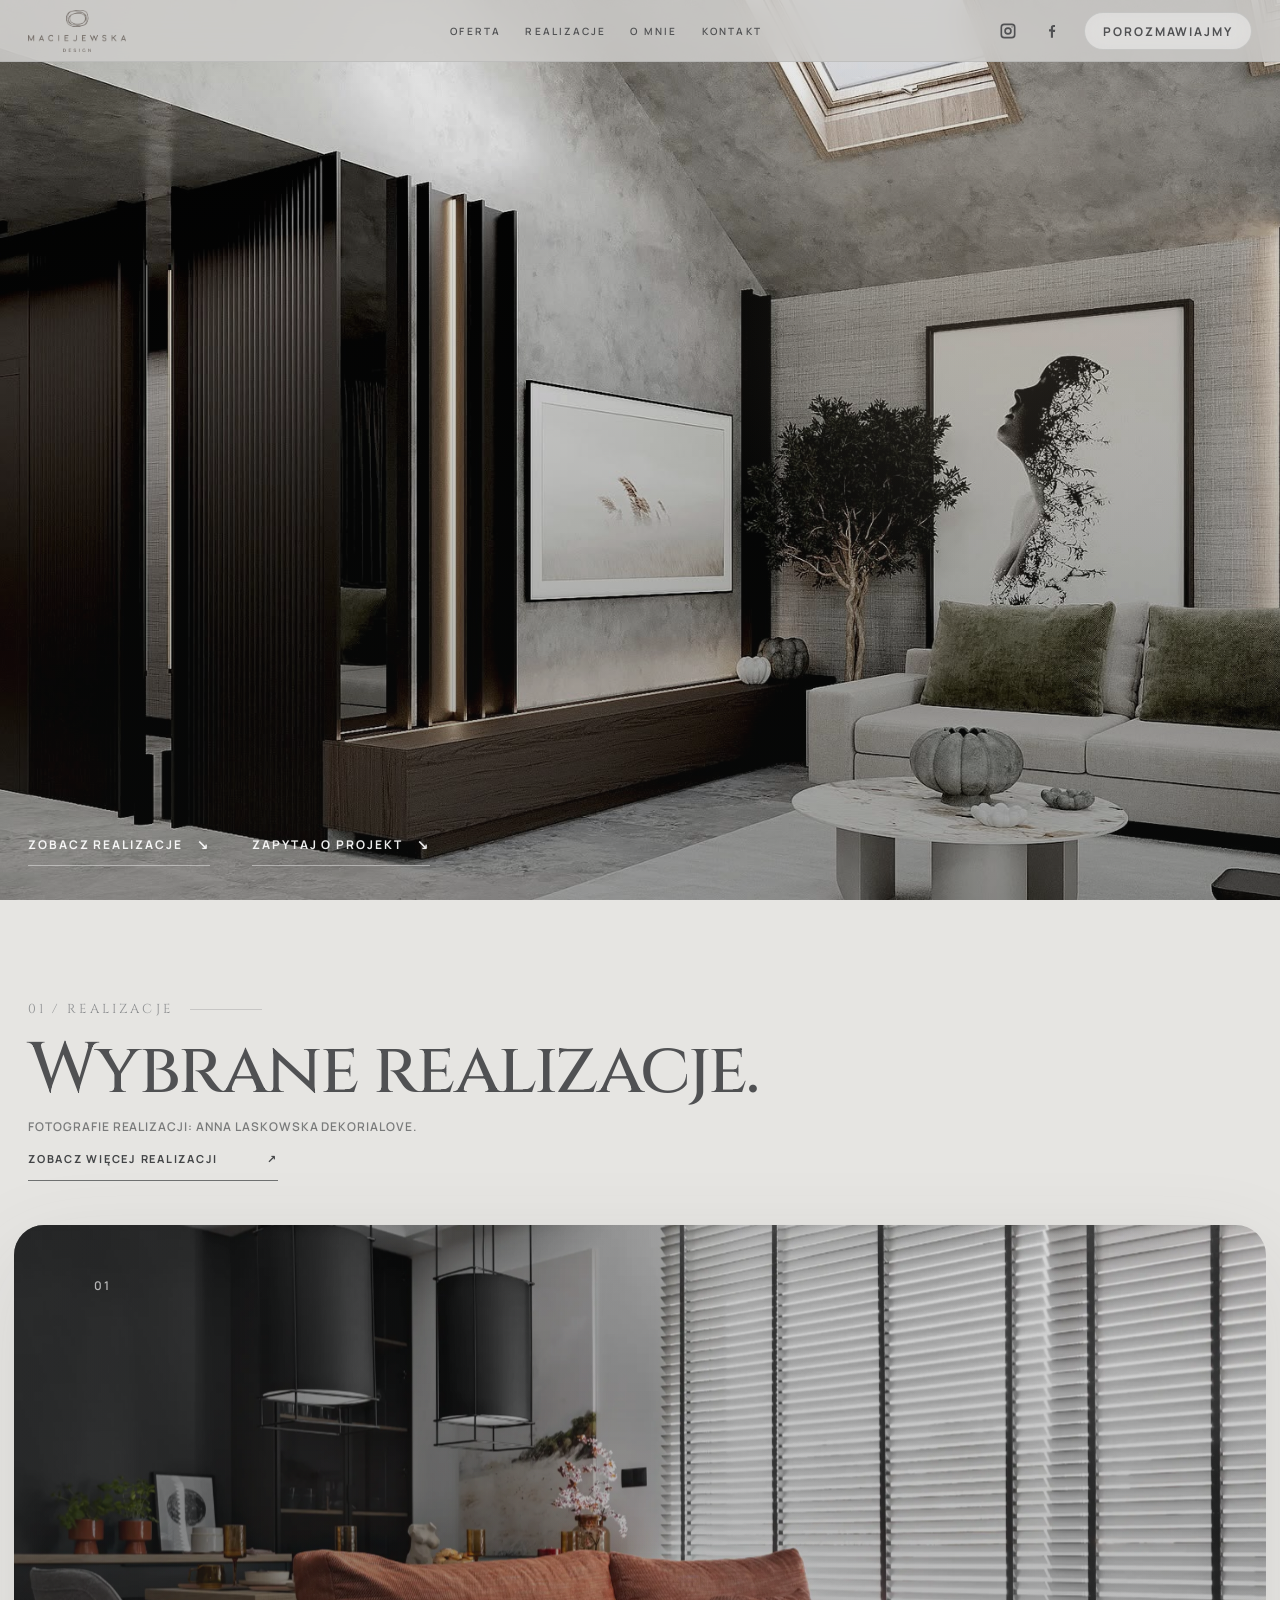
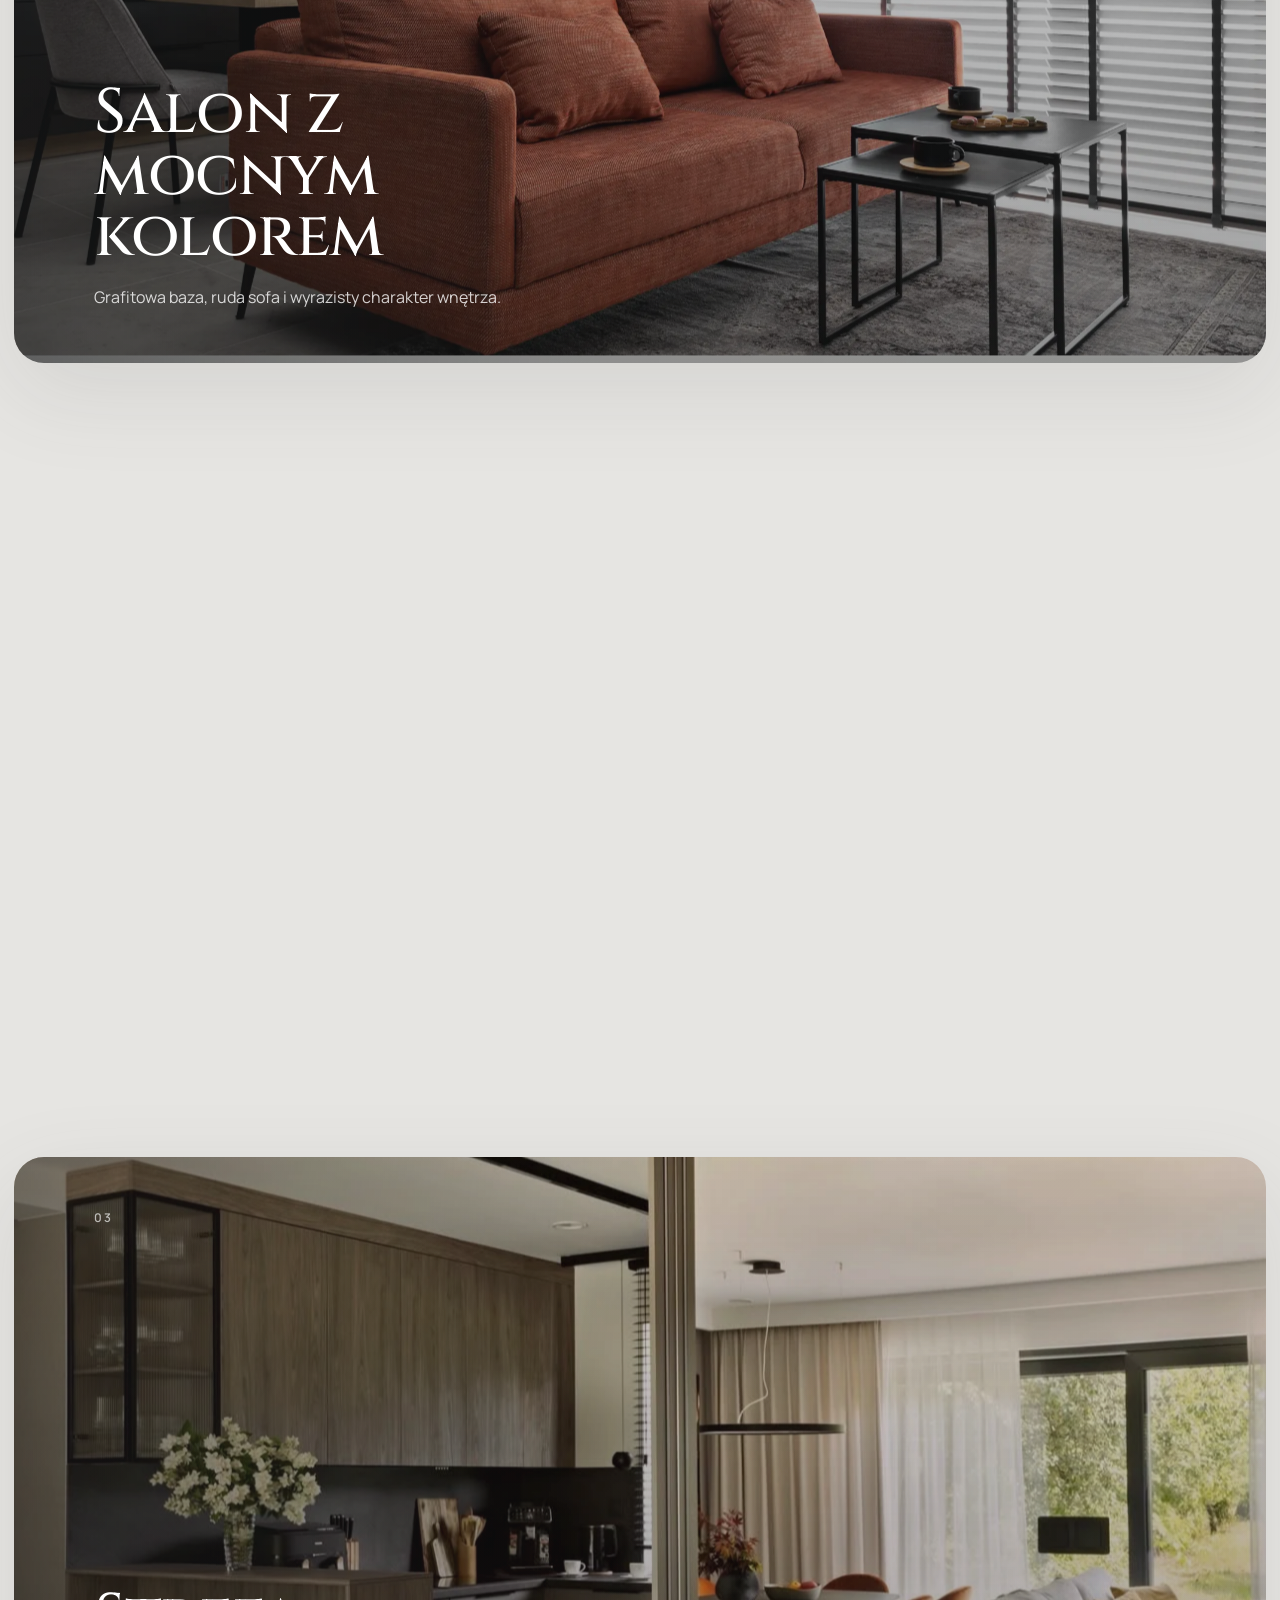
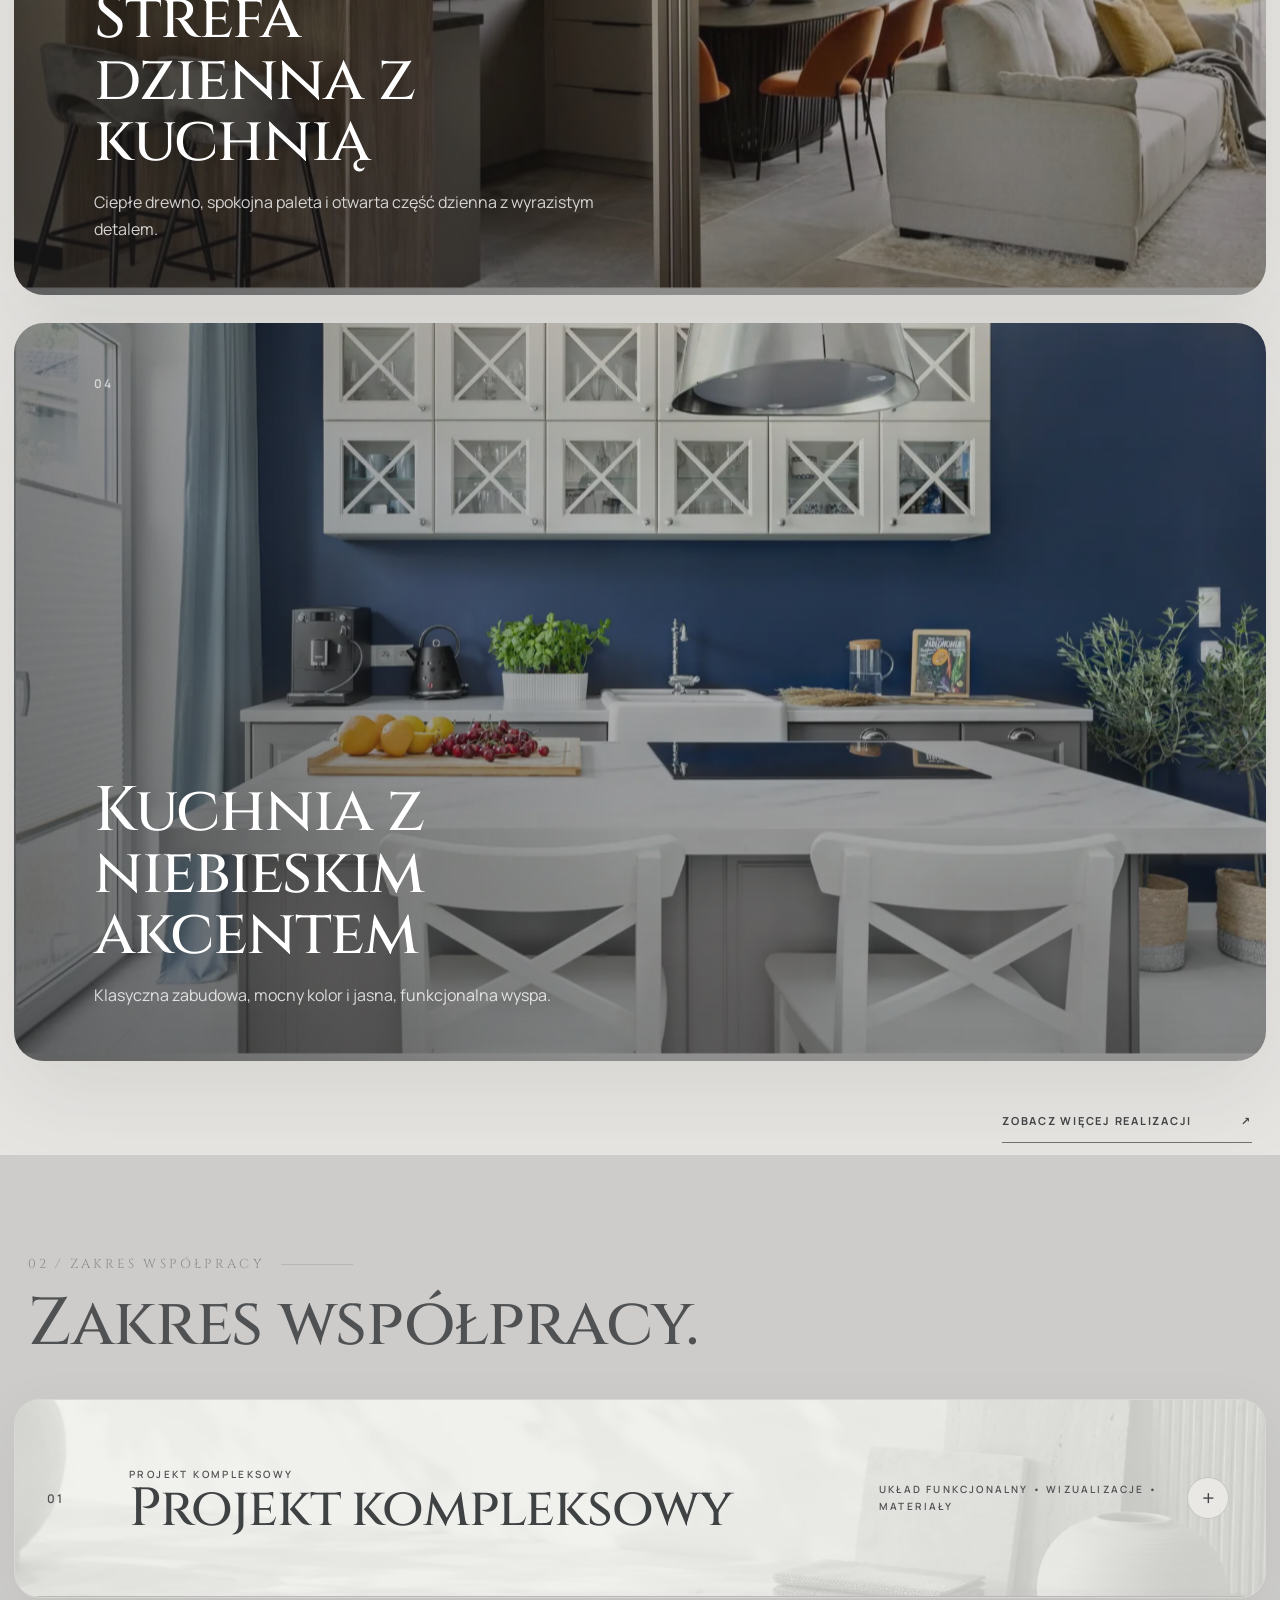
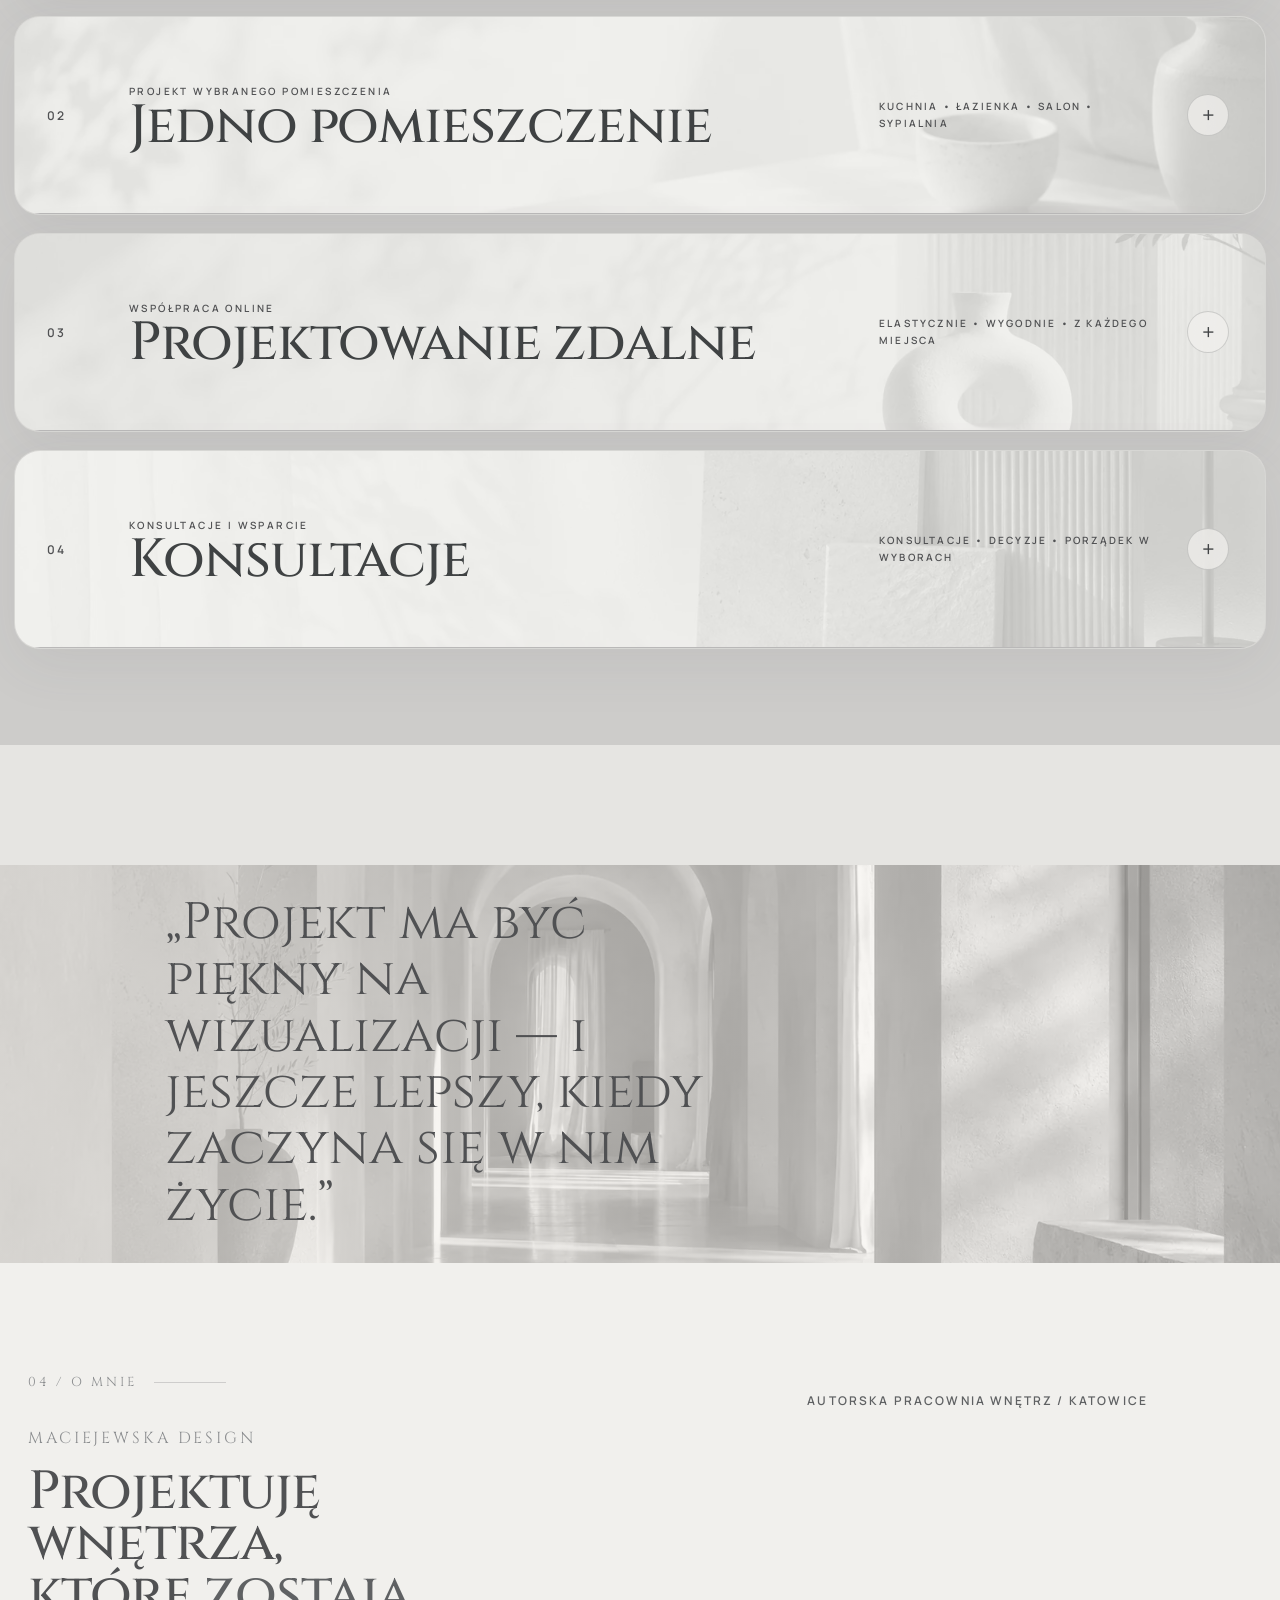
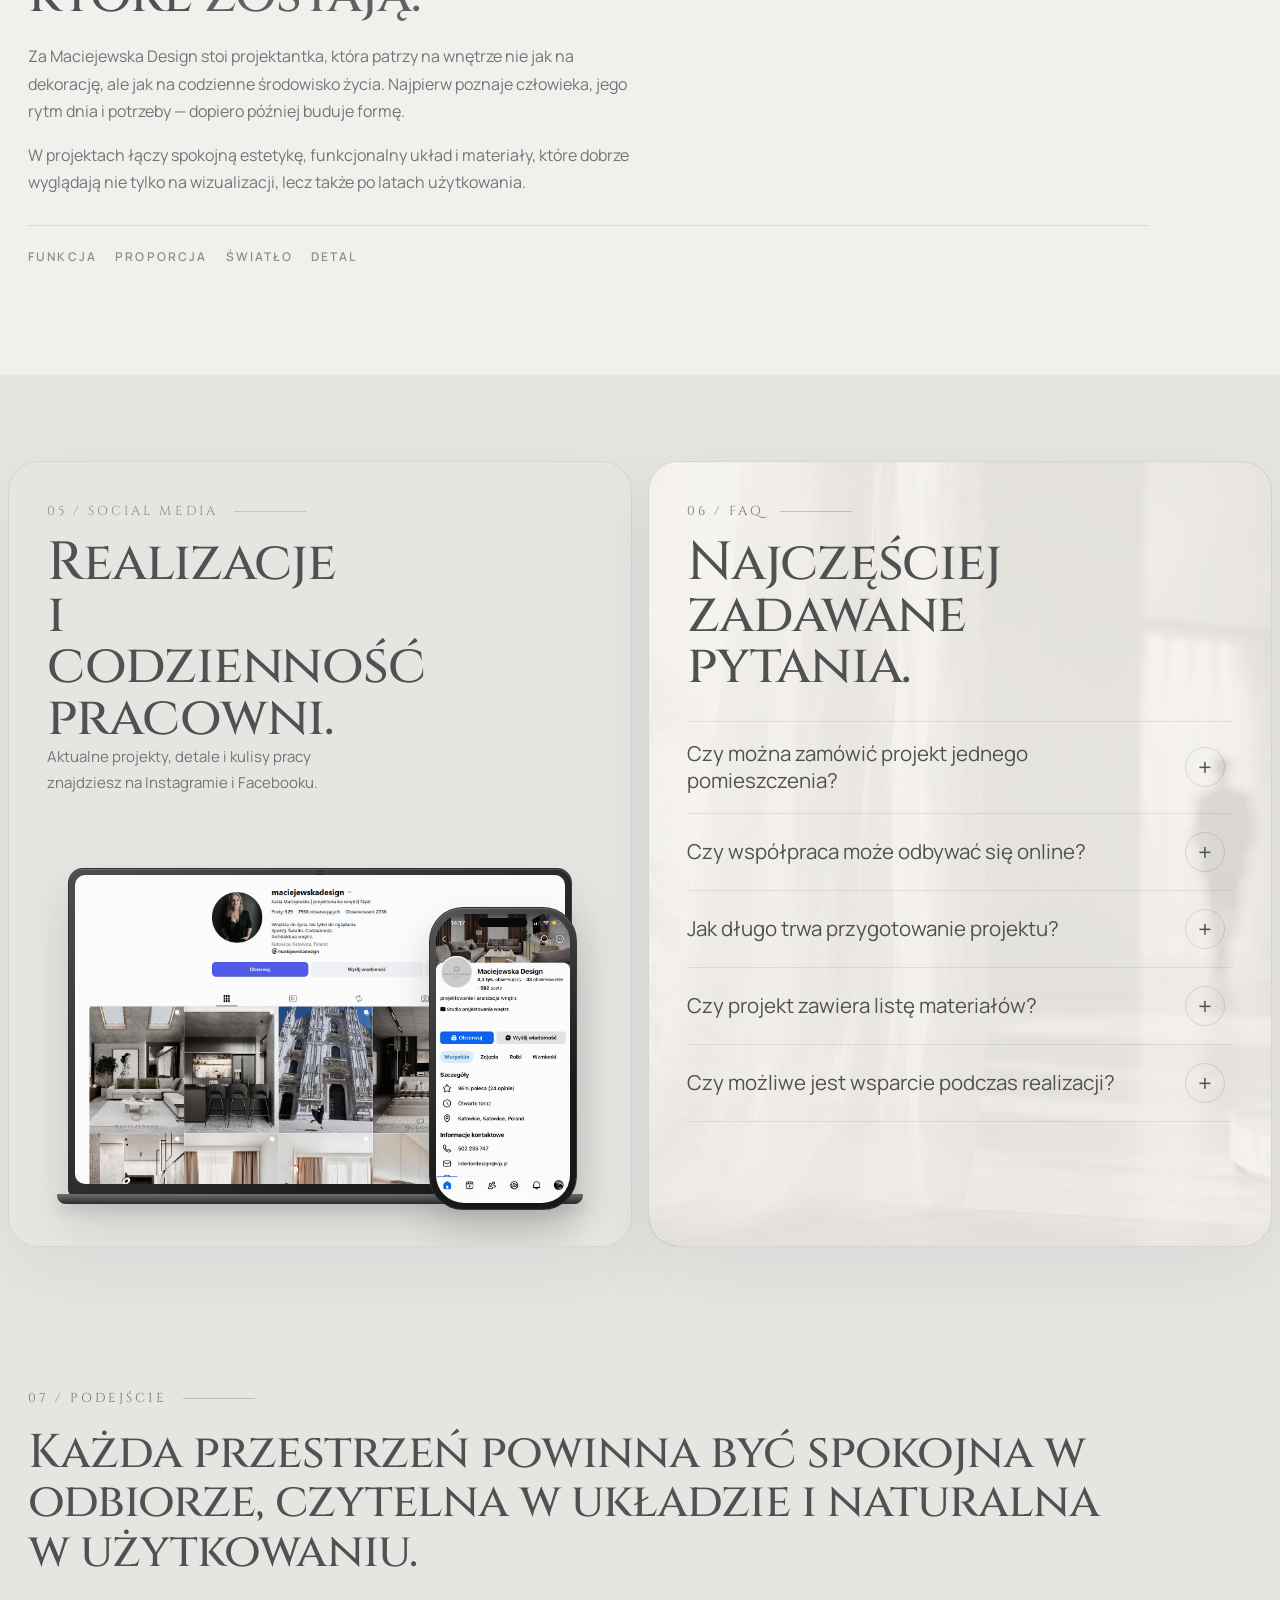
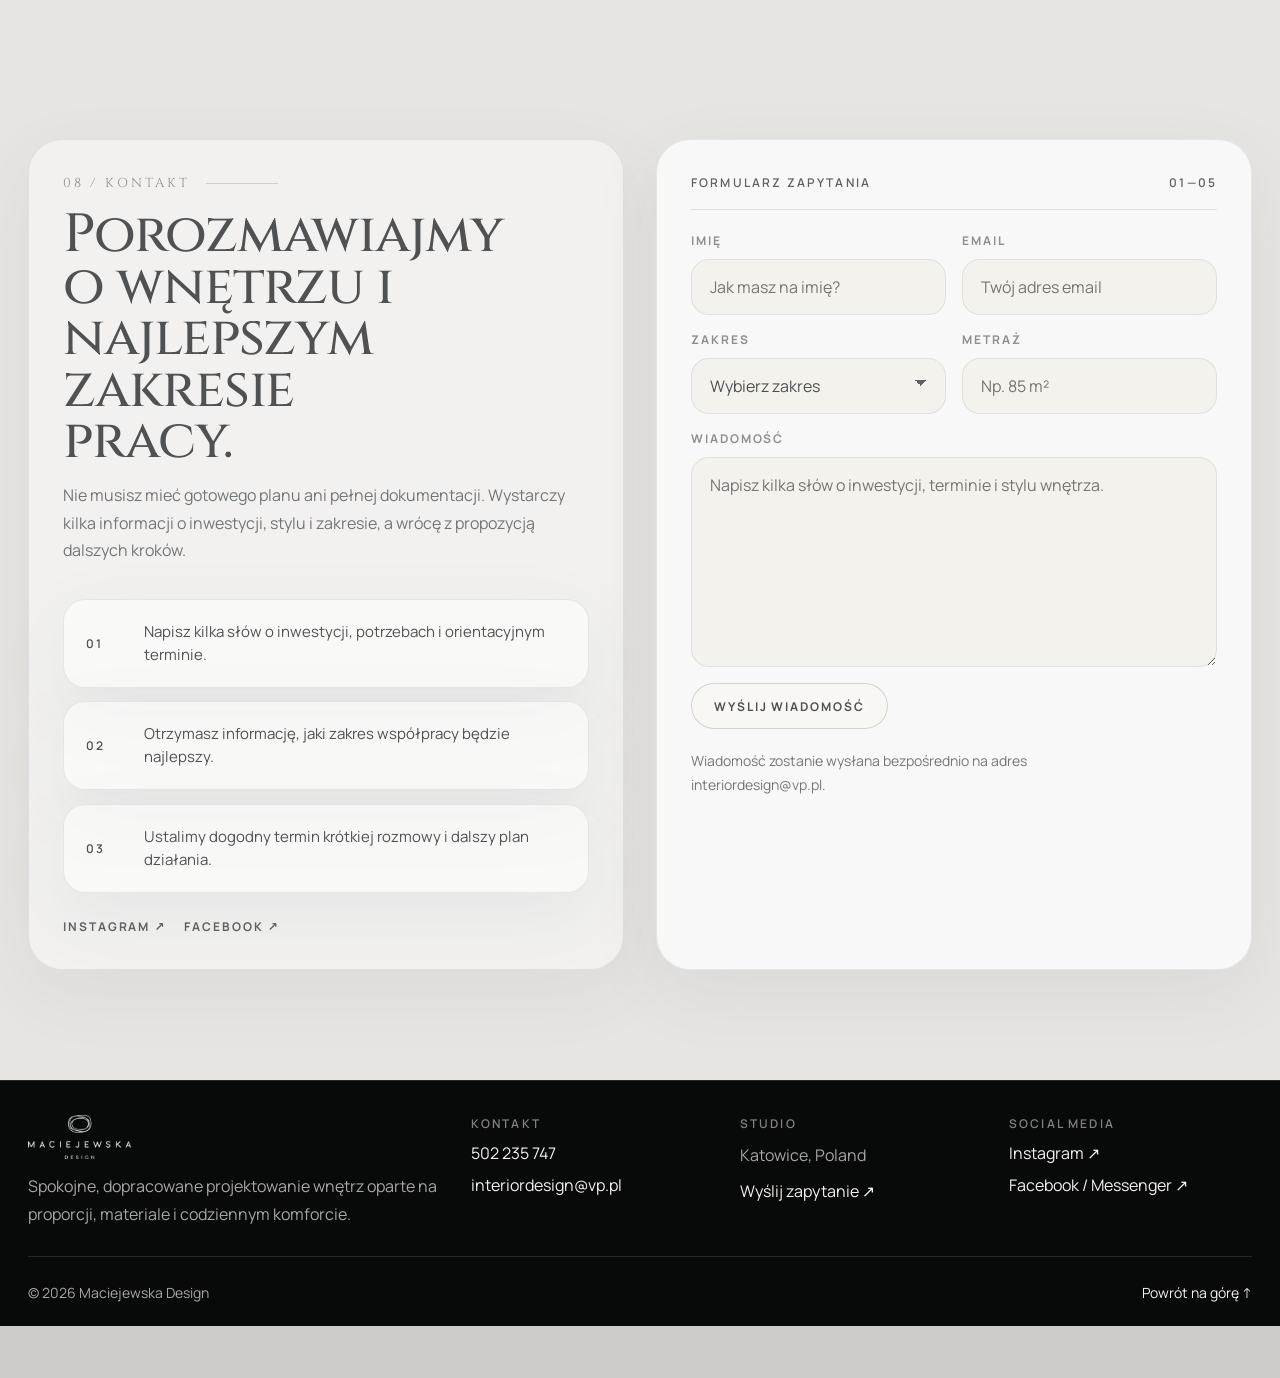
==== commit f1f2a8db: "Add files via upload" ====
--- a/index.html
+++ b/index.html
@@ -10,7 +10,7 @@
 <link href="https://fonts.googleapis.com" rel="preconnect"/>
 <link crossorigin="" href="https://fonts.gstatic.com" rel="preconnect"/>
 <link href="https://fonts.googleapis.com/css2?family=Cinzel:wght@400;500;600&amp;family=Manrope:wght@400;500;600;700&amp;display=swap" rel="stylesheet"/>
-<link href="style.css?v=45" rel="stylesheet"/></head>
+<link href="style.css?v=46" rel="stylesheet"/></head>
 <body>
 <header class="site-header" id="siteHeader">
 <div class="container header__inner">
@@ -355,6 +355,6 @@
 <a href="#top">Powrót na górę ↑</a>
 </div>
 </footer>
-<script src="script.js?v=45"></script>
+<script src="script.js?v=46"></script>
 </body>
 </html>
--- a/style.css
+++ b/style.css
@@ -4868,3 +4868,155 @@
     border-radius:12px !important;
   }
 }
+
+
+/* V46 — galeria: 2 duże zdjęcia w rzędzie, równe kafle, podpis na każdym zdjęciu */
+body.gallery-page .gallery-projects {
+  display: grid !important;
+  gap: 92px !important;
+}
+
+body.gallery-page .gallery-project {
+  display: grid !important;
+  gap: 24px !important;
+}
+
+body.gallery-page .gallery-project__head {
+  width: min(100% - 40px, var(--container)) !important;
+  margin-inline: auto !important;
+  padding-top: 28px !important;
+  align-items: flex-end !important;
+  justify-content: space-between !important;
+  gap: 20px !important;
+}
+
+body.gallery-page .gallery-project__grid {
+  width: min(100% - 40px, var(--container)) !important;
+  margin-inline: auto !important;
+  display: grid !important;
+  grid-template-columns: repeat(2, minmax(0, 1fr)) !important;
+  gap: 18px !important;
+  columns: unset !important;
+}
+
+body.gallery-page .gallery-project__grid .gallery-card,
+body.gallery-page .gallery-project__grid .gallery-card--wide {
+  position: relative !important;
+  display: block !important;
+  width: 100% !important;
+  aspect-ratio: 4 / 3 !important;
+  min-width: 0 !important;
+  margin: 0 !important;
+  overflow: hidden !important;
+  border-radius: 18px !important;
+  background: #f3f0ec !important;
+  box-shadow: none !important;
+  break-inside: auto !important;
+}
+
+body.gallery-page .gallery-project__grid .gallery-card img,
+body.gallery-page .gallery-project__grid .gallery-card:hover img,
+body.gallery-page .gallery-project__grid .gallery-card--wide img,
+body.gallery-page .gallery-project__grid .gallery-card--wide:hover img {
+  display: block !important;
+  width: 100% !important;
+  height: 100% !important;
+  min-height: 0 !important;
+  object-fit: cover !important;
+  object-position: center center !important;
+  transform: none !important;
+  filter: none !important;
+  background: transparent !important;
+  border-radius: inherit !important;
+}
+
+body.gallery-page .gallery-project__grid .gallery-card::after,
+body.gallery-page .gallery-project__grid .gallery-card--wide::after {
+  content: "" !important;
+  position: absolute !important;
+  inset: auto 0 0 0 !important;
+  height: 34% !important;
+  background: linear-gradient(180deg, rgba(14,14,14,0) 0%, rgba(14,14,14,.56) 100%) !important;
+  pointer-events: none !important;
+}
+
+body.gallery-page .gallery-card figcaption,
+body.gallery-page .gallery-card--wide figcaption {
+  display: inline-flex !important;
+  position: absolute !important;
+  left: 14px !important;
+  bottom: 14px !important;
+  z-index: 3 !important;
+  max-width: calc(100% - 28px) !important;
+  padding: 8px 12px !important;
+  border-radius: 999px !important;
+  background: rgba(20,20,20,.52) !important;
+  color: rgba(255,255,255,.96) !important;
+  border: 1px solid rgba(255,255,255,.14) !important;
+  backdrop-filter: blur(8px) !important;
+  -webkit-backdrop-filter: blur(8px) !important;
+  font-family: "Manrope", sans-serif !important;
+  font-size: 10px !important;
+  font-weight: 600 !important;
+  line-height: 1.2 !important;
+  letter-spacing: .05em !important;
+  white-space: nowrap !important;
+  pointer-events: none !important;
+}
+
+@media (max-width: 900px) {
+  body.gallery-page .gallery-project__head,
+  body.gallery-page .gallery-project__grid {
+    width: calc(100% - 28px) !important;
+  }
+
+  body.gallery-page .gallery-project__grid {
+    gap: 14px !important;
+  }
+}
+
+@media (max-width: 680px) {
+  body.gallery-page .gallery-projects {
+    gap: 62px !important;
+  }
+
+  body.gallery-page .gallery-project {
+    gap: 16px !important;
+  }
+
+  body.gallery-page .gallery-project__head,
+  body.gallery-page .gallery-project__grid {
+    width: calc(100% - 18px) !important;
+  }
+
+  body.gallery-page .gallery-project__head {
+    padding-top: 18px !important;
+    align-items: flex-start !important;
+    gap: 10px !important;
+  }
+
+  body.gallery-page .gallery-project__head h2 {
+    font-size: clamp(24px, 7.6vw, 34px) !important;
+    line-height: 1.08 !important;
+  }
+
+  body.gallery-page .gallery-project__grid {
+    grid-template-columns: minmax(0, 1fr) !important;
+    gap: 12px !important;
+  }
+
+  body.gallery-page .gallery-project__grid .gallery-card,
+  body.gallery-page .gallery-project__grid .gallery-card--wide {
+    aspect-ratio: 4 / 3 !important;
+    border-radius: 16px !important;
+  }
+
+  body.gallery-page .gallery-card figcaption,
+  body.gallery-page .gallery-card--wide figcaption {
+    left: 10px !important;
+    bottom: 10px !important;
+    max-width: calc(100% - 20px) !important;
+    font-size: 9px !important;
+    padding: 7px 10px !important;
+  }
+}
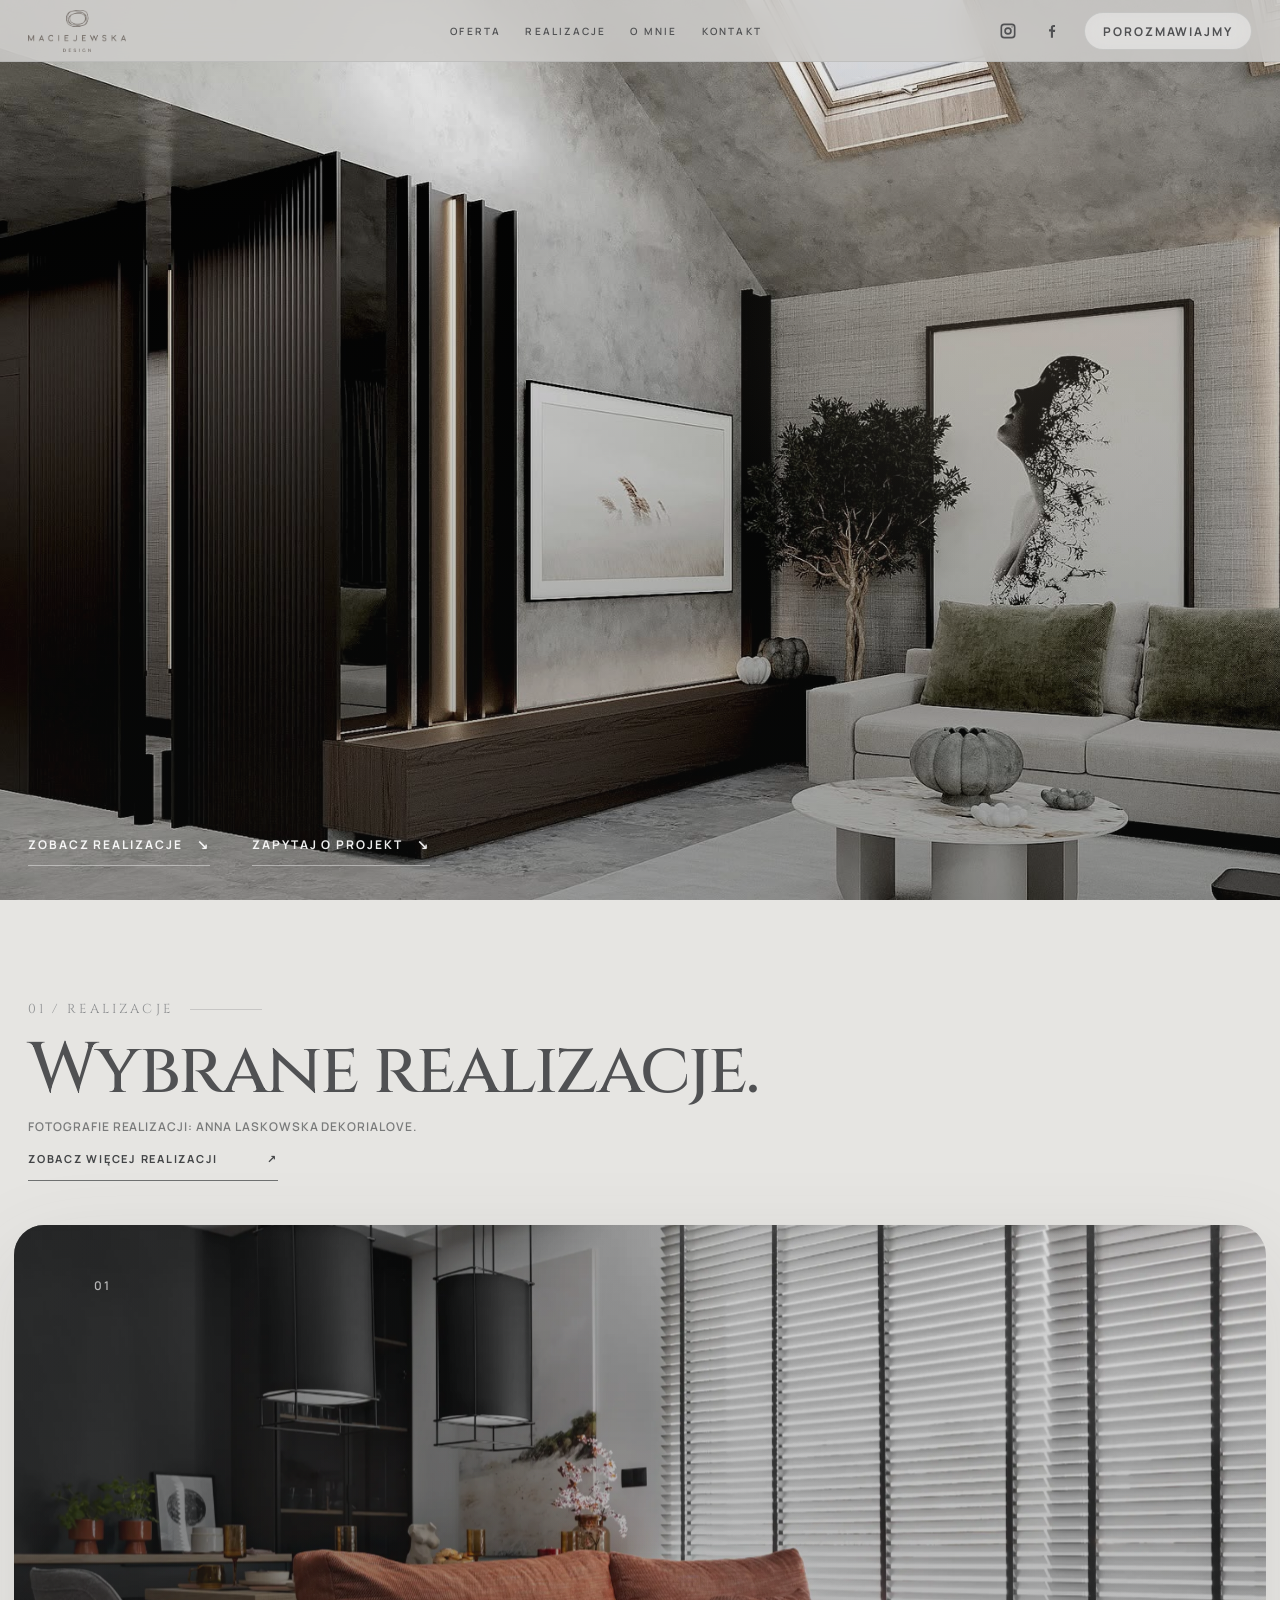
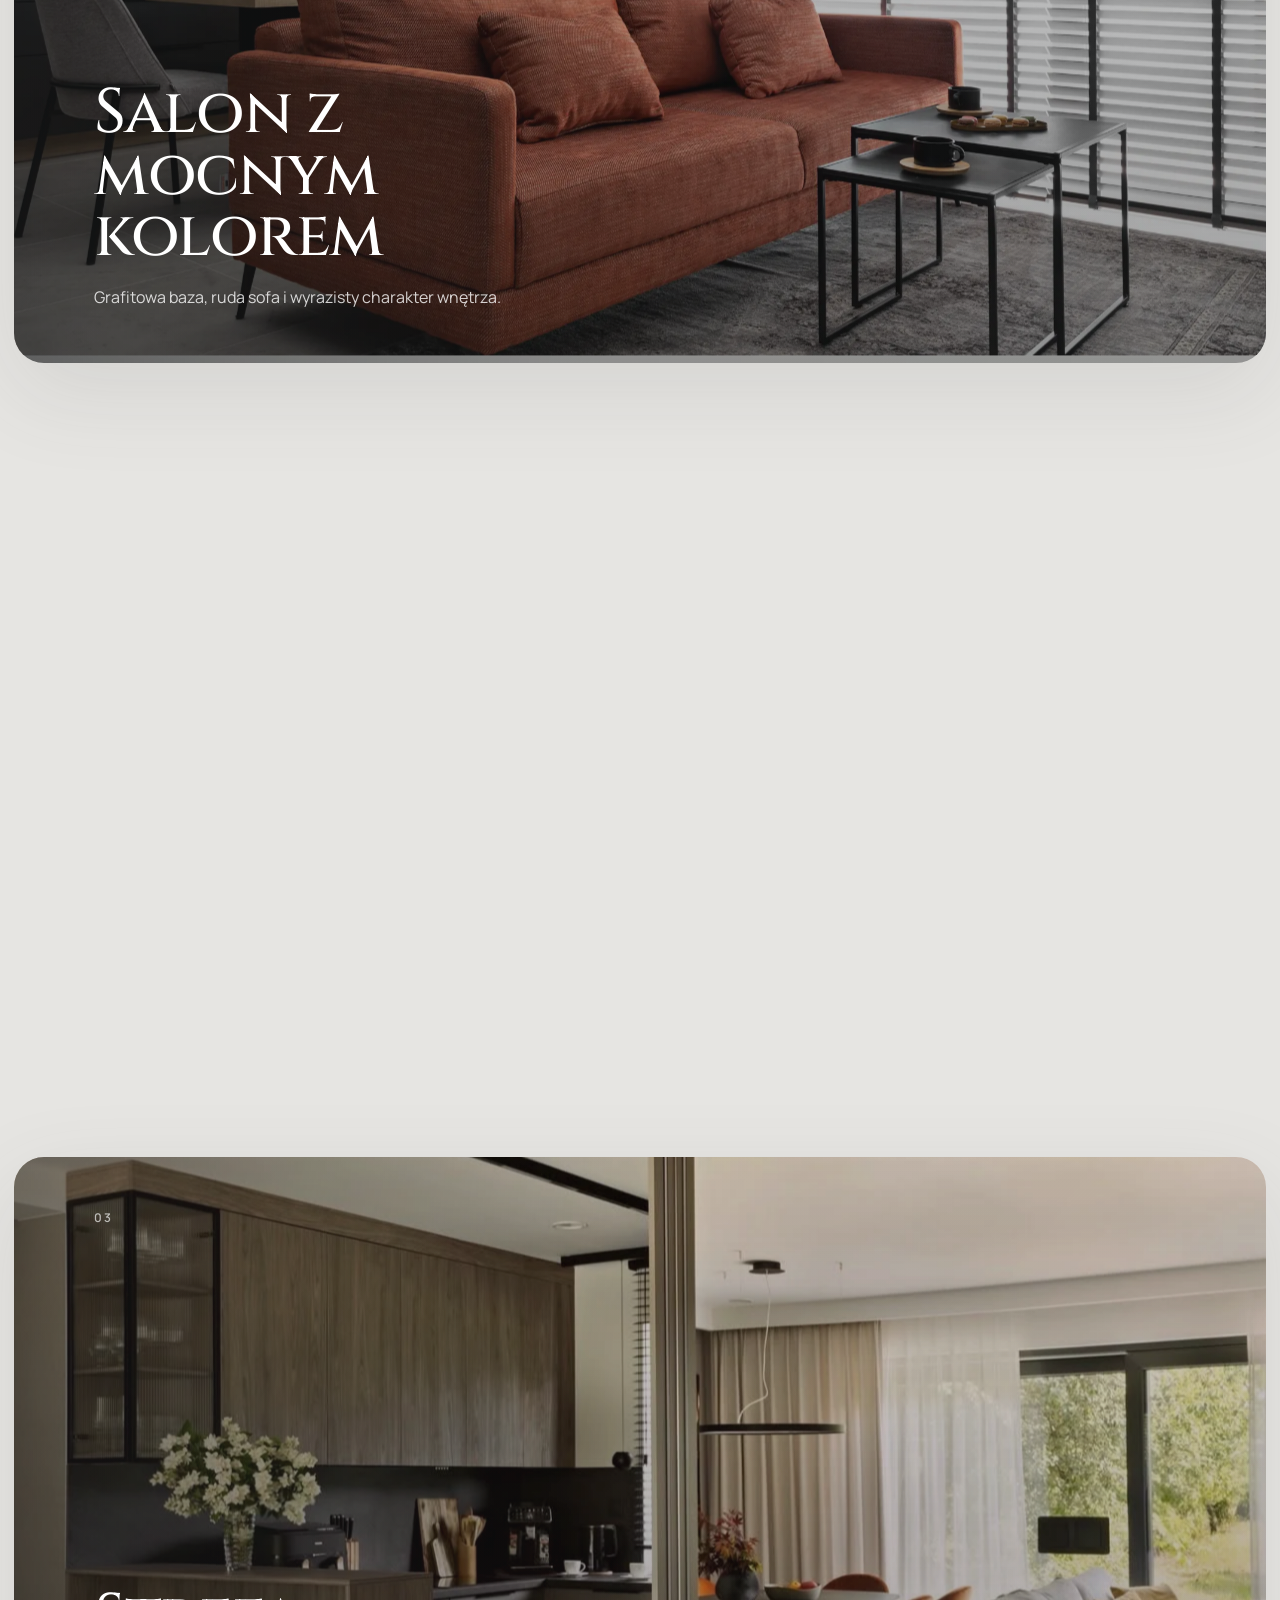
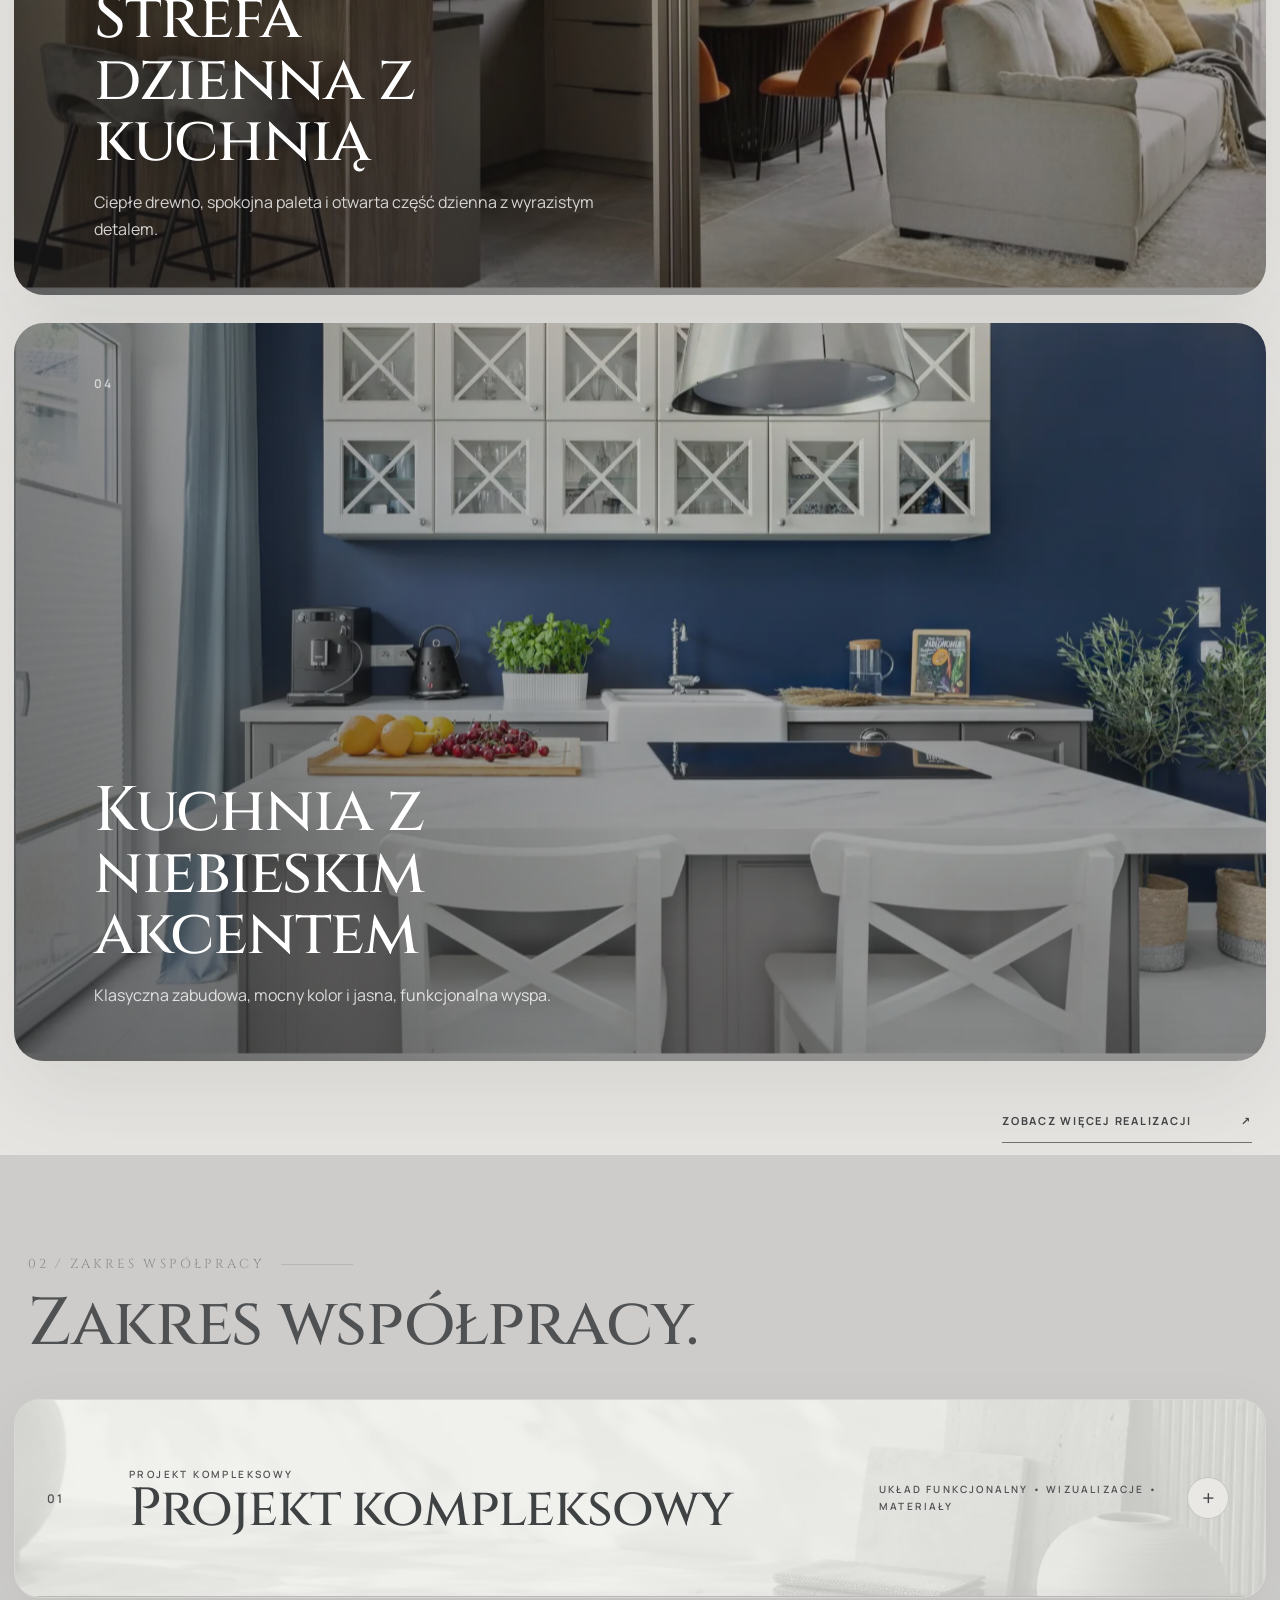
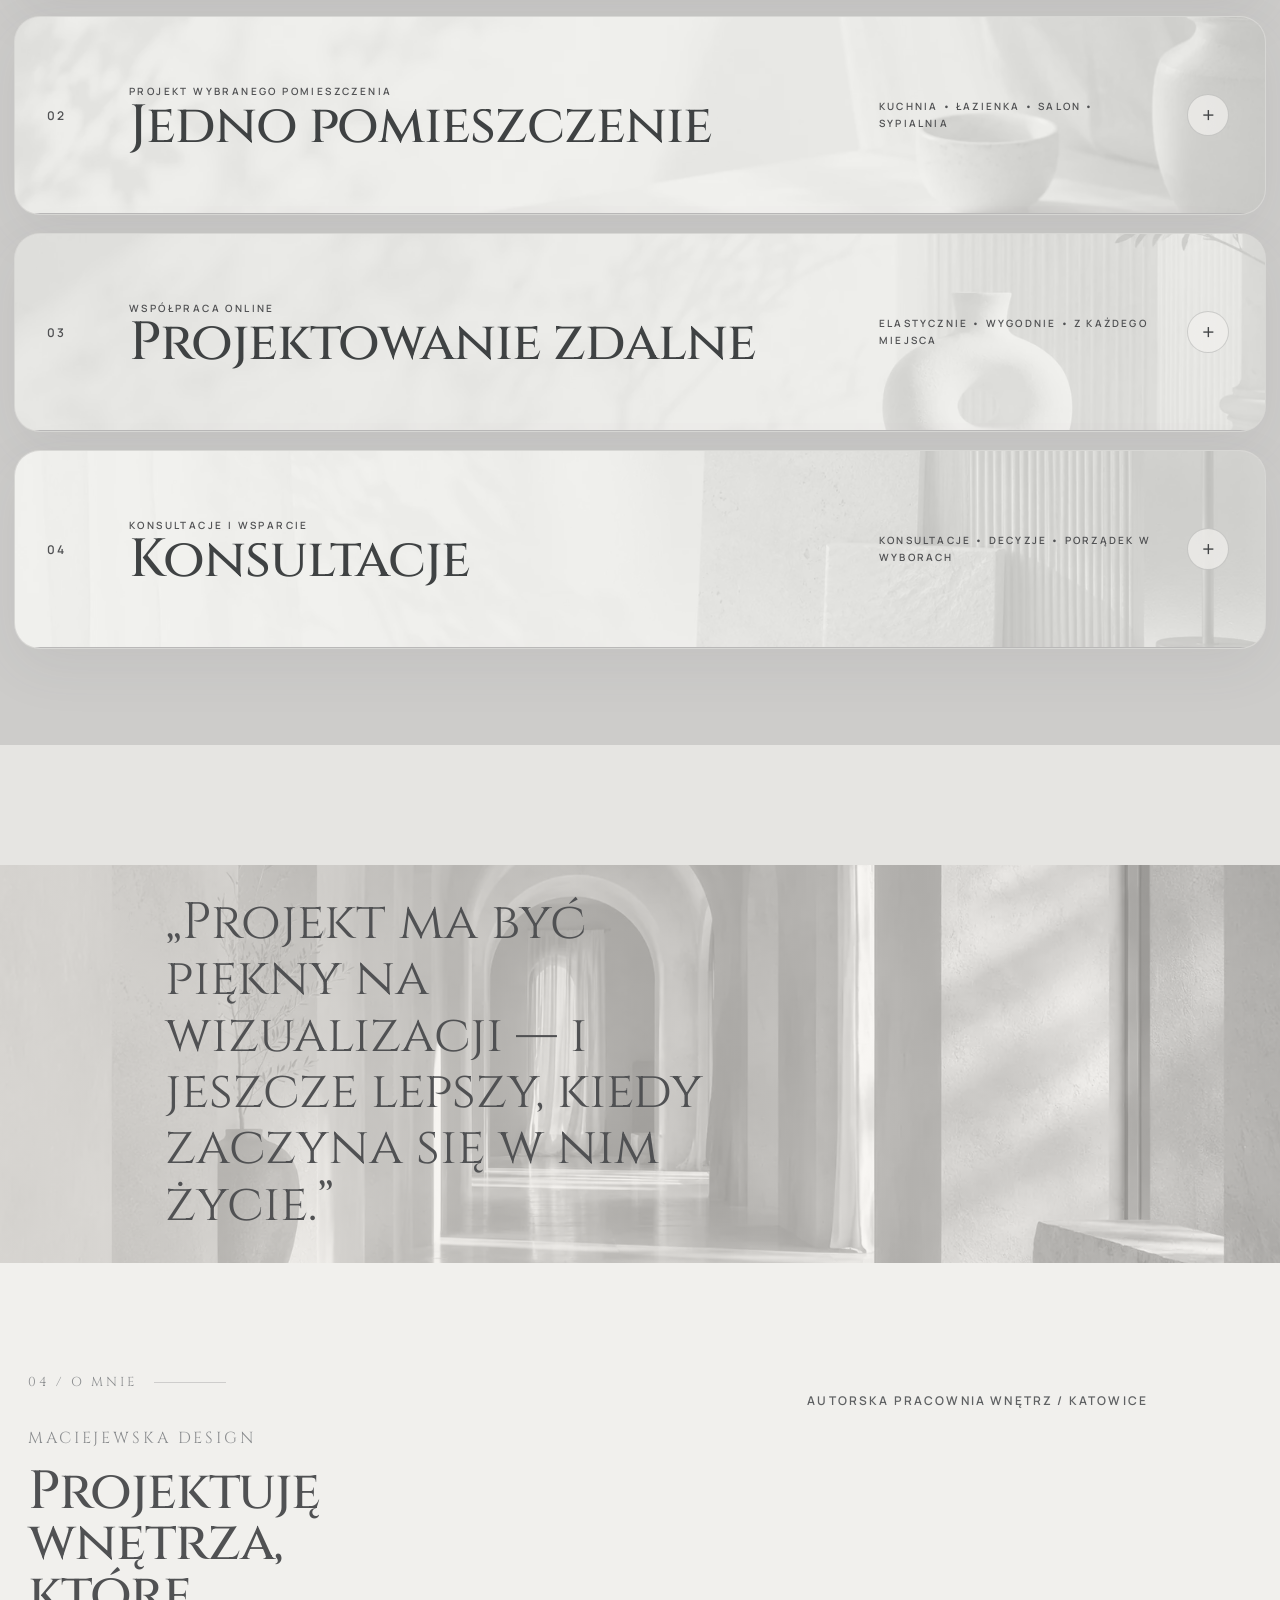
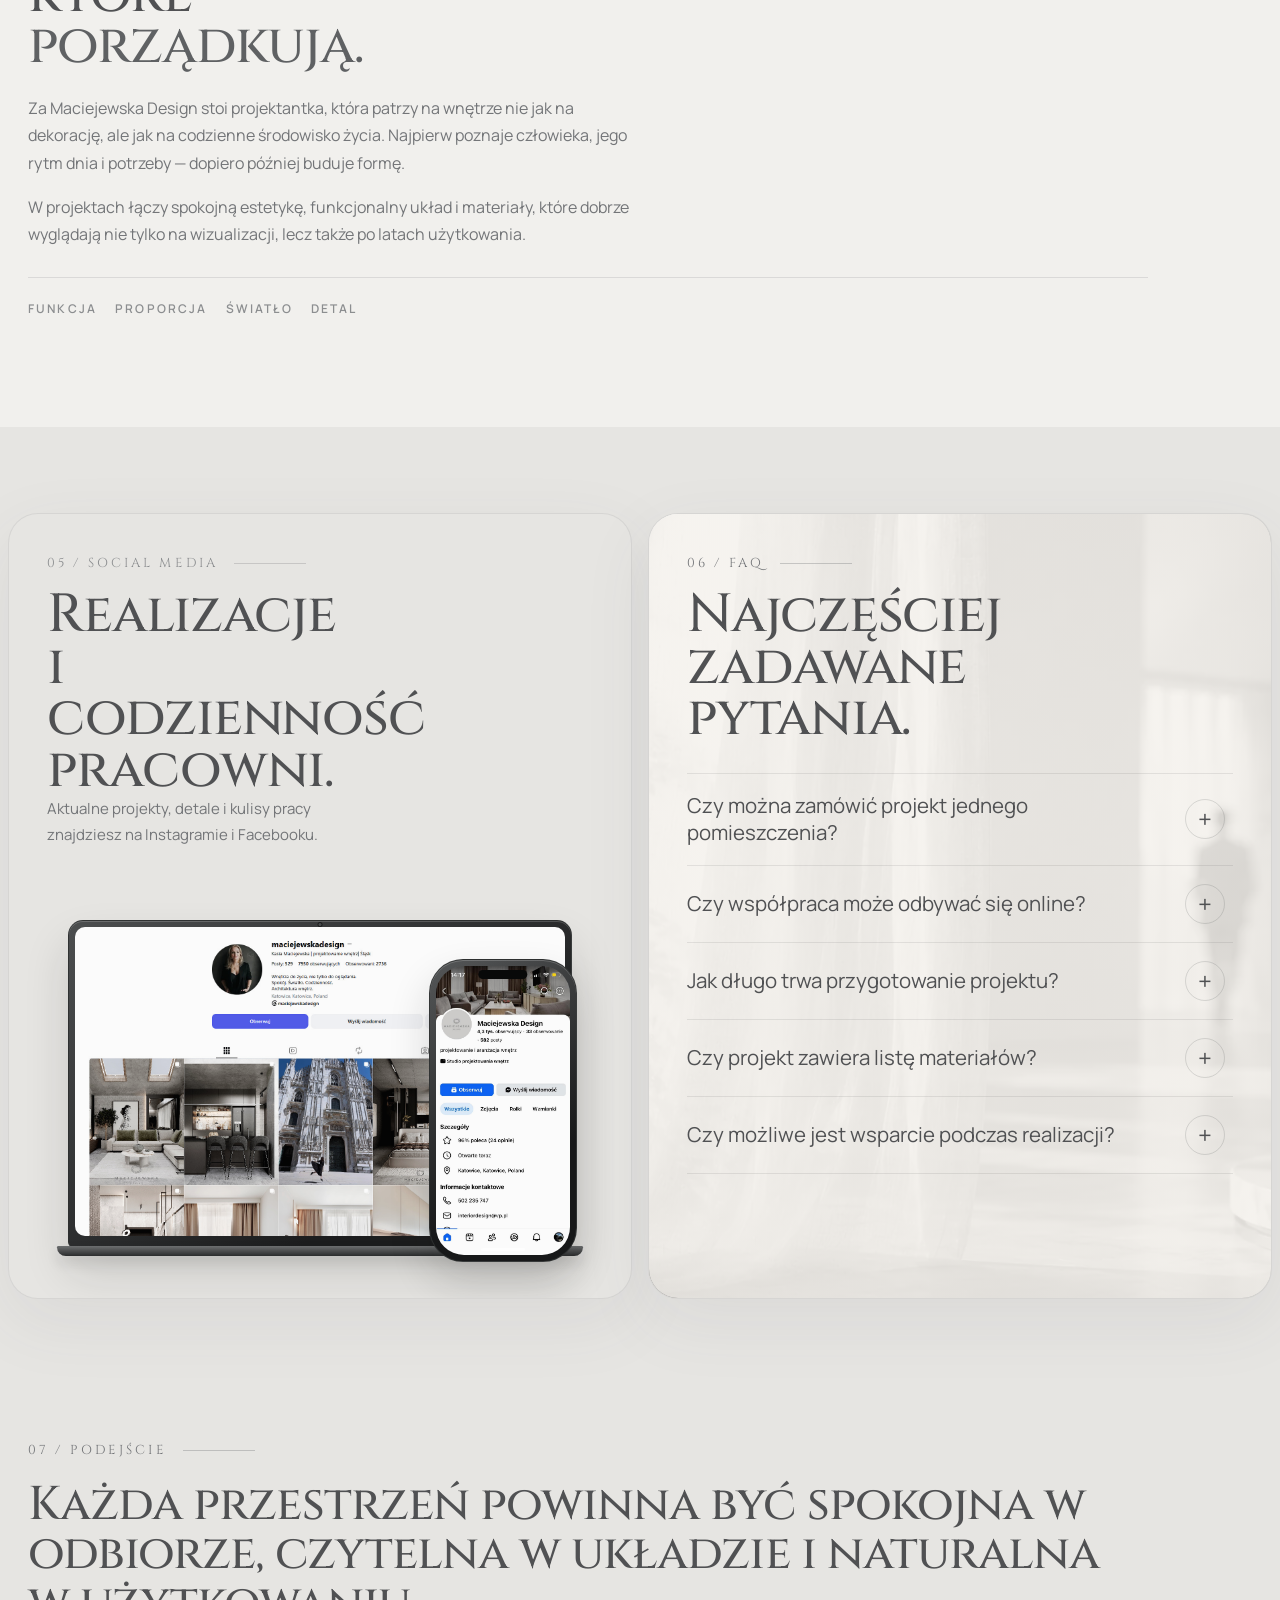
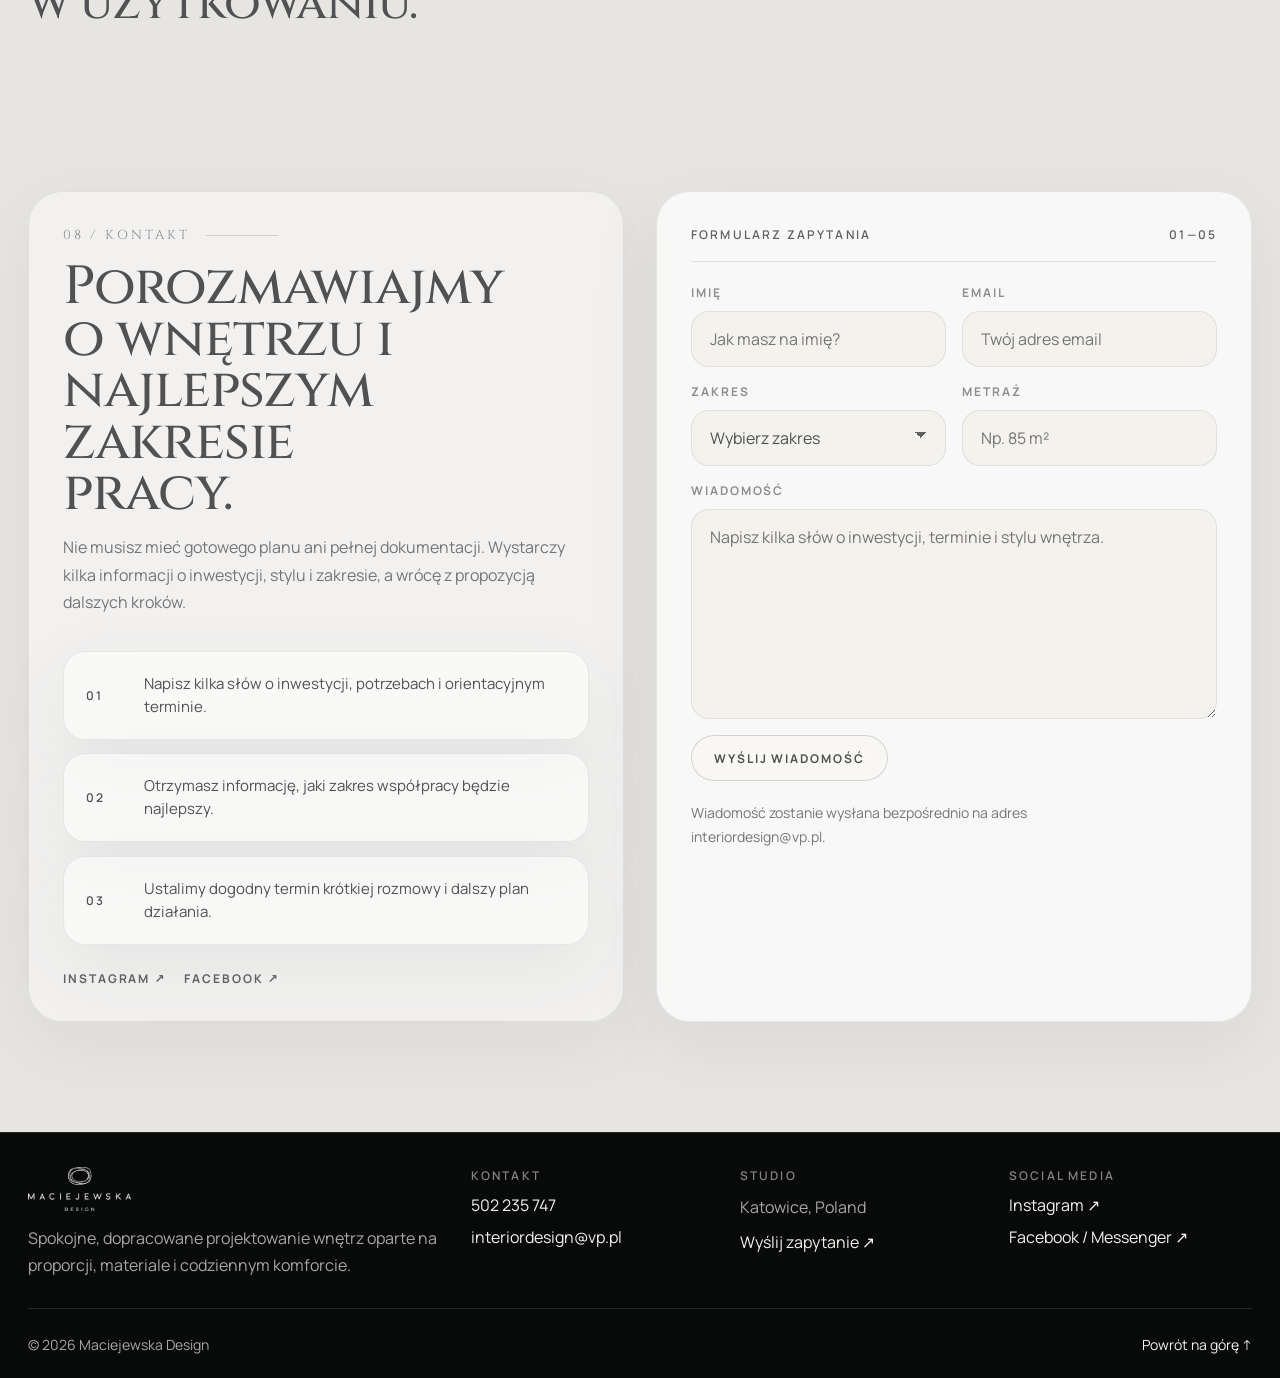
==== commit 66c22777: "Add files via upload" ====
--- a/index.html
+++ b/index.html
@@ -10,7 +10,7 @@
 <link href="https://fonts.googleapis.com" rel="preconnect"/>
 <link crossorigin="" href="https://fonts.gstatic.com" rel="preconnect"/>
 <link href="https://fonts.googleapis.com/css2?family=Cinzel:wght@400;500;600&amp;family=Manrope:wght@400;500;600;700&amp;display=swap" rel="stylesheet"/>
-<link href="style.css?v=46" rel="stylesheet"/></head>
+<link href="style.css?v=47" rel="stylesheet"/></head>
 <body>
 <header class="site-header" id="siteHeader">
 <div class="container header__inner">
@@ -355,6 +355,6 @@
 <a href="#top">Powrót na górę ↑</a>
 </div>
 </footer>
-<script src="script.js?v=46"></script>
+<script src="script.js?v=47"></script>
 </body>
 </html>
--- a/style.css
+++ b/style.css
@@ -5020,3 +5020,156 @@
     padding: 7px 10px !important;
   }
 }
+
+
+/* V47 — większe realizacje, usunięte 04 i 05, podpis pod każdym zdjęciem */
+body.gallery-page .gallery-projects {
+  display: grid !important;
+  gap: 88px !important;
+}
+
+body.gallery-page .gallery-project {
+  display: grid !important;
+  gap: 24px !important;
+}
+
+body.gallery-page .gallery-project__head {
+  width: min(100% - 24px, 1480px) !important;
+  margin-inline: auto !important;
+  padding-top: 26px !important;
+  align-items: flex-end !important;
+  justify-content: space-between !important;
+  gap: 20px !important;
+}
+
+body.gallery-page .gallery-project__head h2 {
+  font-size: clamp(34px, 4.8vw, 72px) !important;
+  line-height: 0.98 !important;
+}
+
+body.gallery-page .gallery-project__grid {
+  width: min(100% - 24px, 1480px) !important;
+  margin-inline: auto !important;
+  display: grid !important;
+  grid-template-columns: repeat(2, minmax(0, 1fr)) !important;
+  gap: 22px !important;
+  columns: unset !important;
+}
+
+body.gallery-page .gallery-project__grid .gallery-card,
+body.gallery-page .gallery-project__grid .gallery-card--wide {
+  position: relative !important;
+  display: grid !important;
+  grid-template-rows: minmax(0, 1fr) auto !important;
+  align-content: start !important;
+  width: 100% !important;
+  min-width: 0 !important;
+  margin: 0 !important;
+  overflow: visible !important;
+  border-radius: 0 !important;
+  background: transparent !important;
+  box-shadow: none !important;
+  break-inside: auto !important;
+  aspect-ratio: auto !important;
+}
+
+body.gallery-page .gallery-project__grid .gallery-card::after,
+body.gallery-page .gallery-project__grid .gallery-card--wide::after {
+  display: none !important;
+  content: none !important;
+}
+
+body.gallery-page .gallery-project__grid .gallery-card img,
+body.gallery-page .gallery-project__grid .gallery-card:hover img,
+body.gallery-page .gallery-project__grid .gallery-card--wide img,
+body.gallery-page .gallery-project__grid .gallery-card--wide:hover img {
+  display: block !important;
+  width: 100% !important;
+  aspect-ratio: 4 / 3 !important;
+  height: auto !important;
+  object-fit: cover !important;
+  object-position: center center !important;
+  transform: none !important;
+  filter: none !important;
+  background: transparent !important;
+  border-radius: 18px !important;
+}
+
+body.gallery-page .gallery-card figcaption,
+body.gallery-page .gallery-card--wide figcaption {
+  position: static !important;
+  display: block !important;
+  margin: 10px 0 0 !important;
+  padding: 0 !important;
+  background: transparent !important;
+  border: 0 !important;
+  border-radius: 0 !important;
+  box-shadow: none !important;
+  backdrop-filter: none !important;
+  -webkit-backdrop-filter: none !important;
+  color: rgba(67, 61, 58, 0.82) !important;
+  font-family: "Manrope", sans-serif !important;
+  font-size: 12px !important;
+  font-weight: 500 !important;
+  line-height: 1.45 !important;
+  letter-spacing: 0.02em !important;
+  white-space: normal !important;
+  text-align: left !important;
+  pointer-events: none !important;
+}
+
+@media (max-width: 920px) {
+  body.gallery-page .gallery-project__head,
+  body.gallery-page .gallery-project__grid {
+    width: calc(100% - 18px) !important;
+  }
+
+  body.gallery-page .gallery-project__grid {
+    gap: 16px !important;
+  }
+}
+
+@media (max-width: 680px) {
+  body.gallery-page .gallery-projects {
+    gap: 56px !important;
+  }
+
+  body.gallery-page .gallery-project {
+    gap: 16px !important;
+  }
+
+  body.gallery-page .gallery-project__head,
+  body.gallery-page .gallery-project__grid {
+    width: calc(100% - 14px) !important;
+  }
+
+  body.gallery-page .gallery-project__head {
+    padding-top: 18px !important;
+    align-items: flex-start !important;
+    gap: 10px !important;
+  }
+
+  body.gallery-page .gallery-project__head h2 {
+    font-size: clamp(24px, 7.6vw, 34px) !important;
+    line-height: 1.08 !important;
+  }
+
+  body.gallery-page .gallery-project__grid {
+    grid-template-columns: repeat(2, minmax(0, 1fr)) !important;
+    gap: 10px !important;
+  }
+
+  body.gallery-page .gallery-project__grid .gallery-card img,
+  body.gallery-page .gallery-project__grid .gallery-card:hover img,
+  body.gallery-page .gallery-project__grid .gallery-card--wide img,
+  body.gallery-page .gallery-project__grid .gallery-card--wide:hover img {
+    border-radius: 14px !important;
+  }
+
+  body.gallery-page .gallery-card figcaption,
+  body.gallery-page .gallery-card--wide figcaption {
+    margin-top: 7px !important;
+    font-size: 10px !important;
+    line-height: 1.35 !important;
+  }
+}
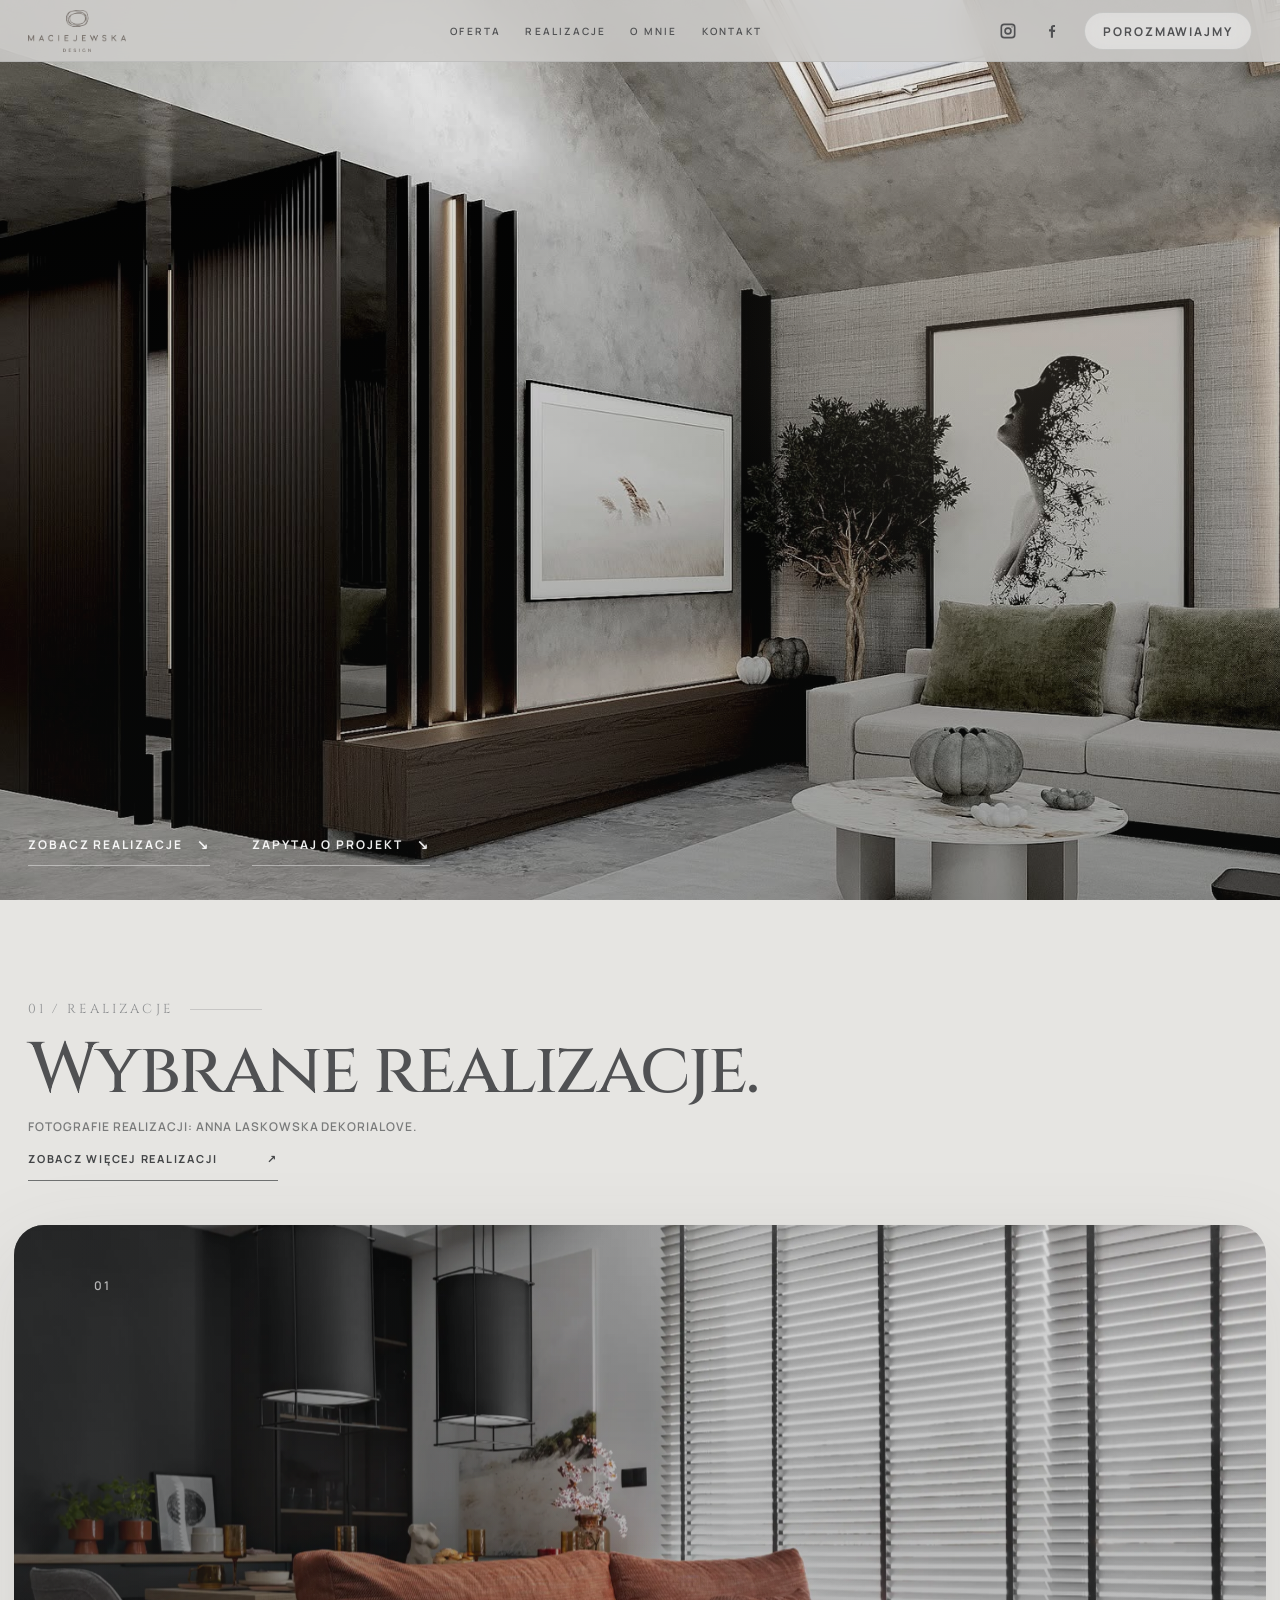
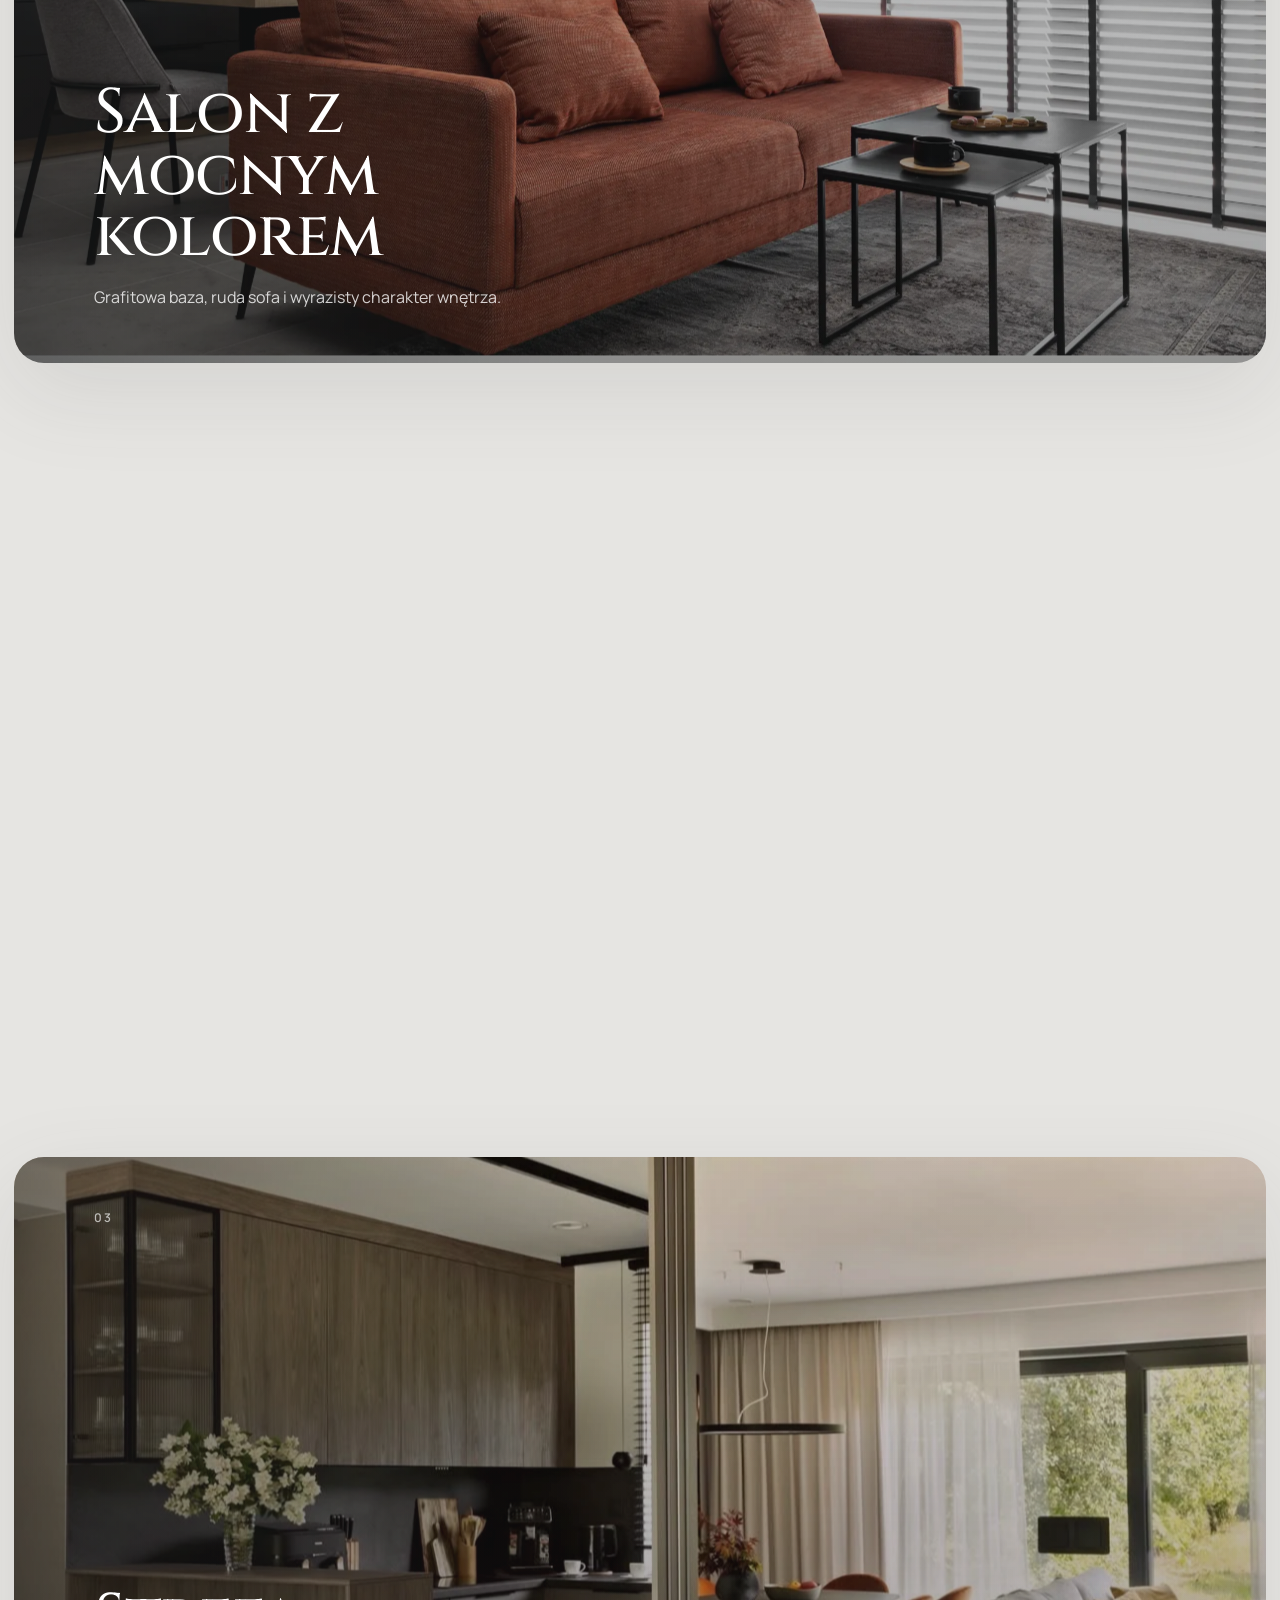
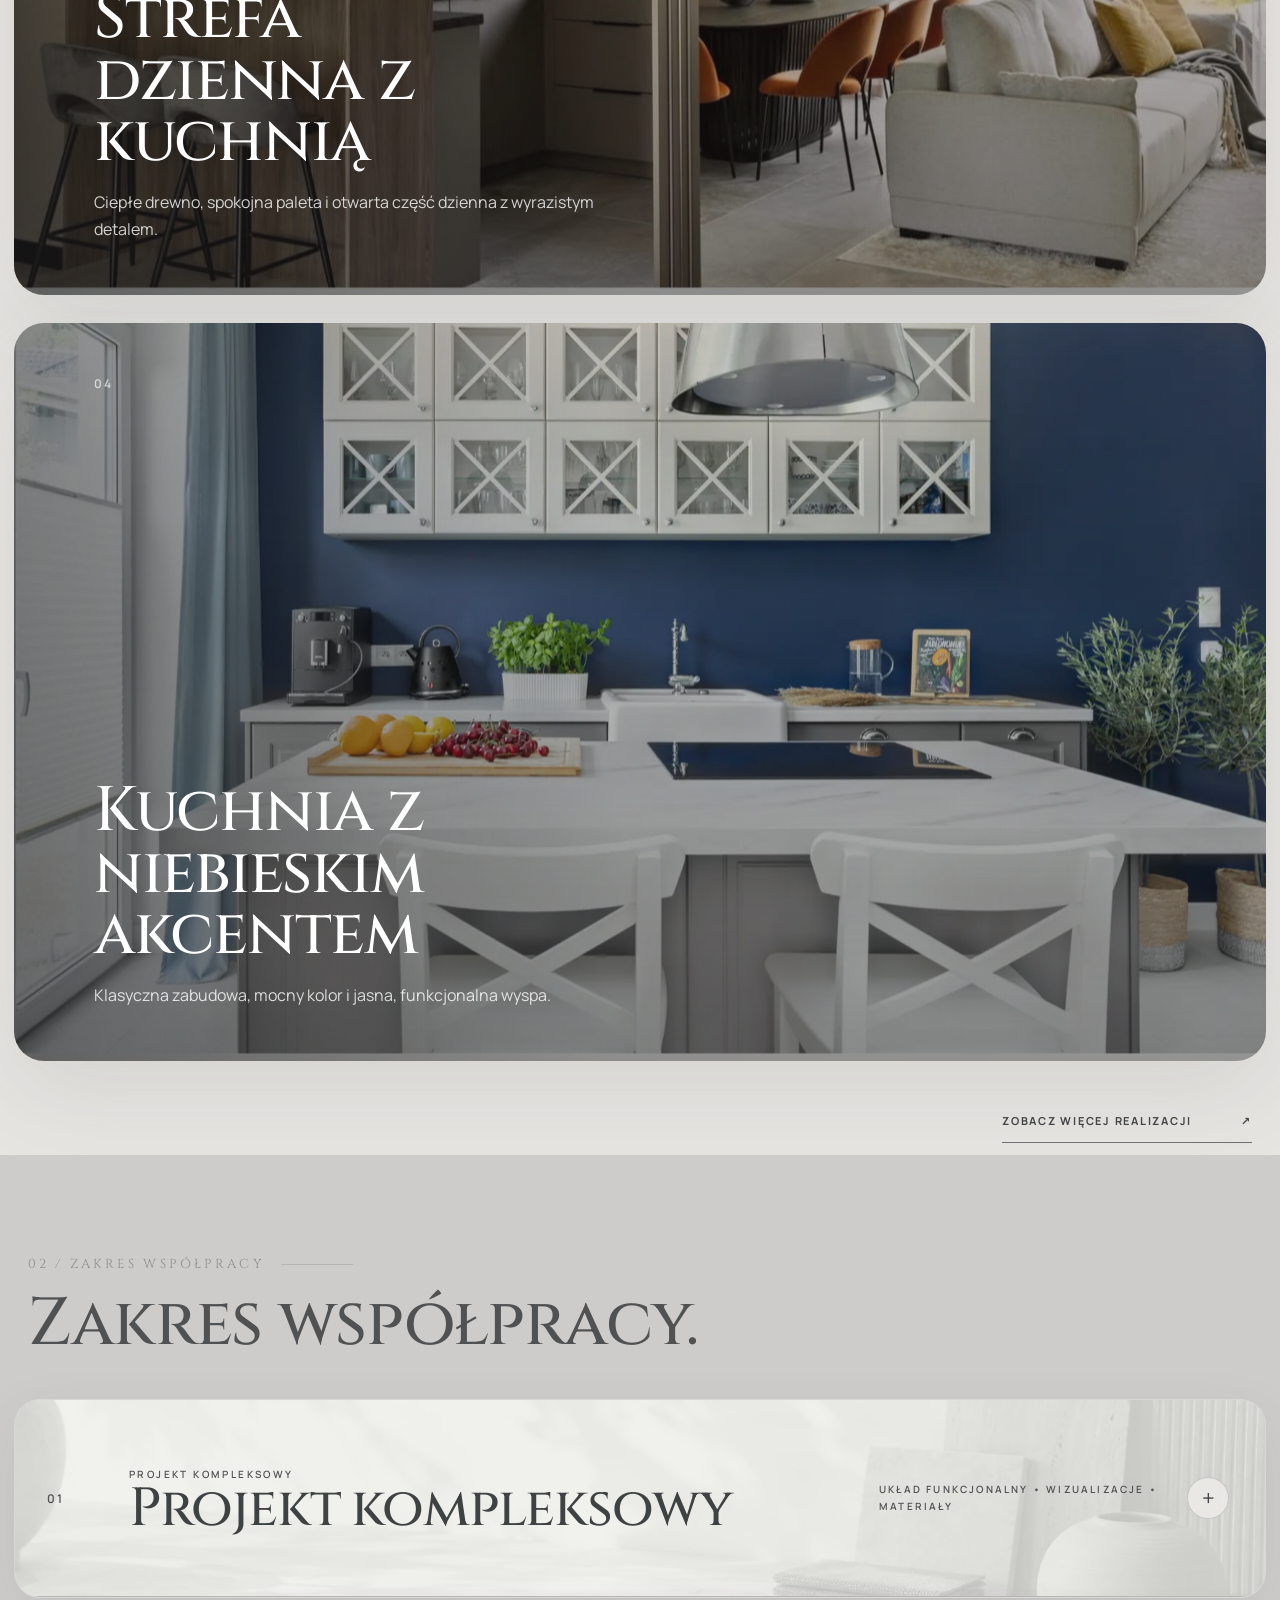
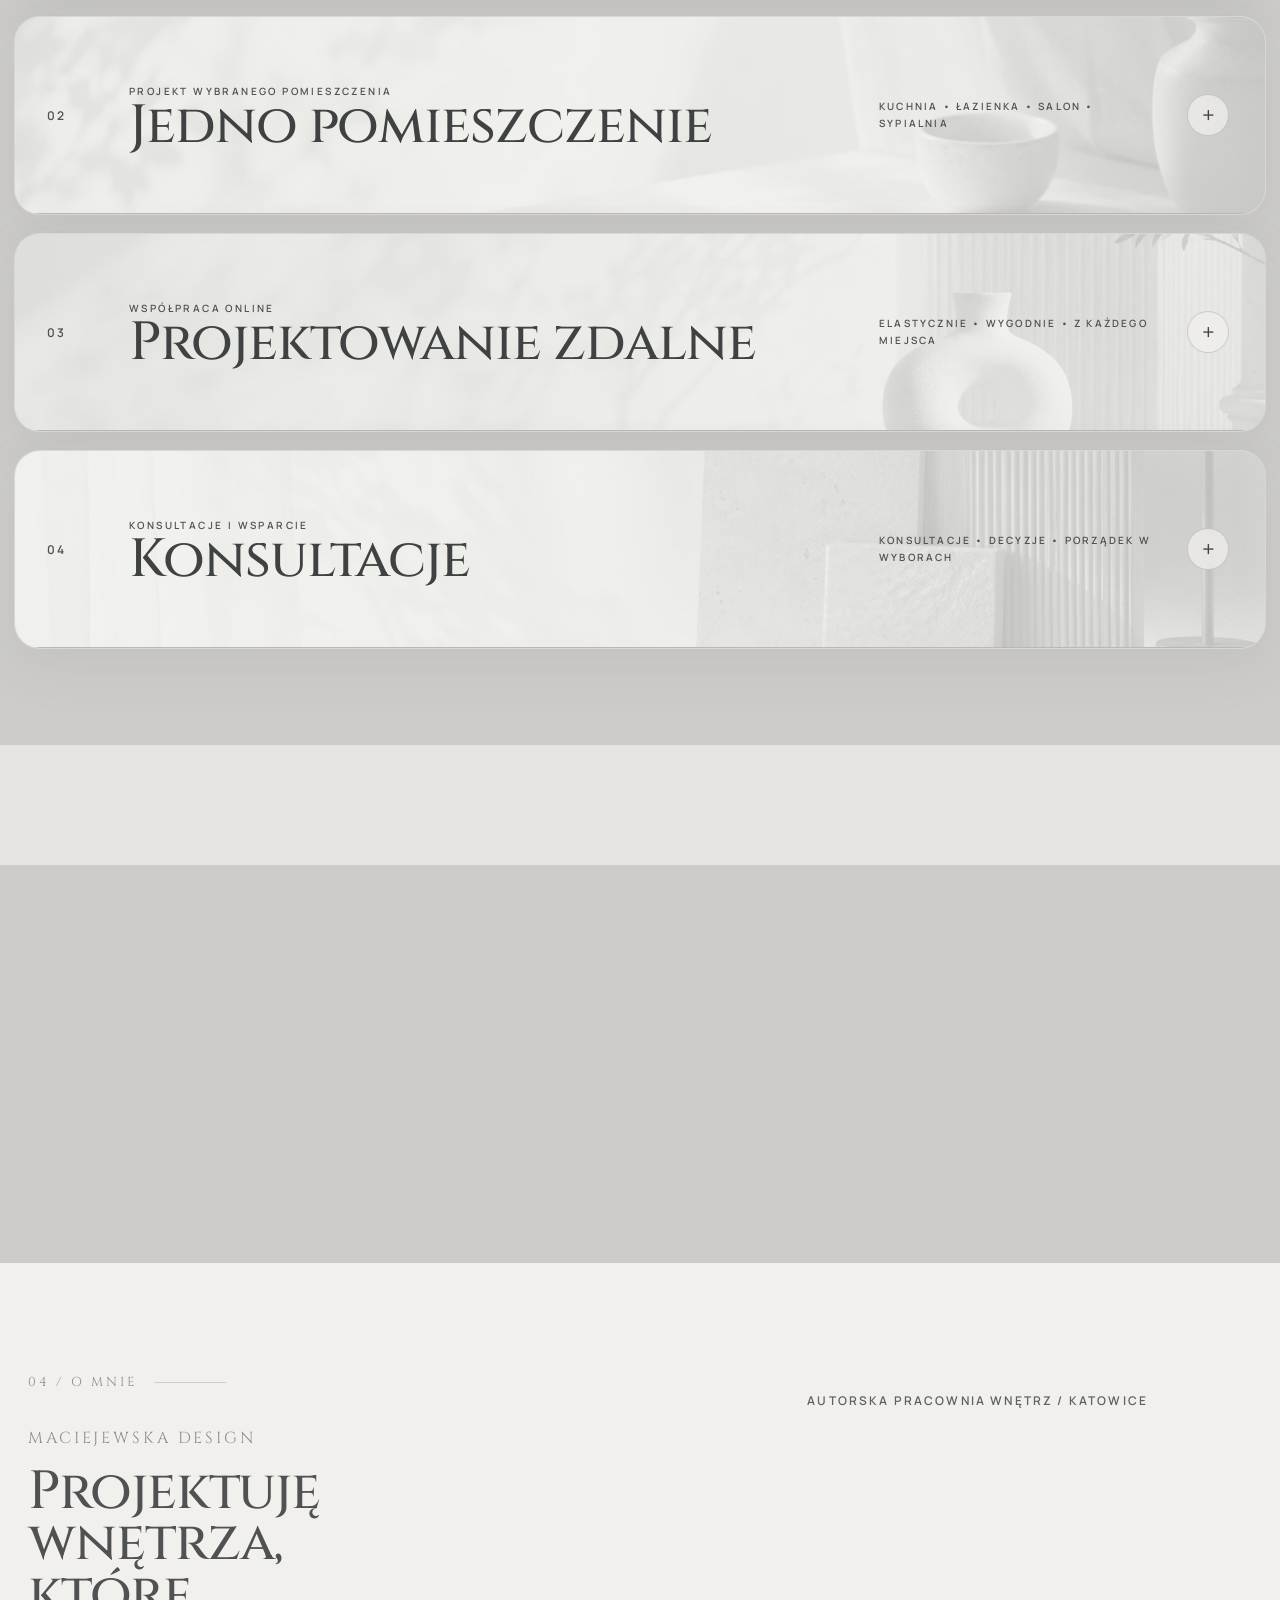
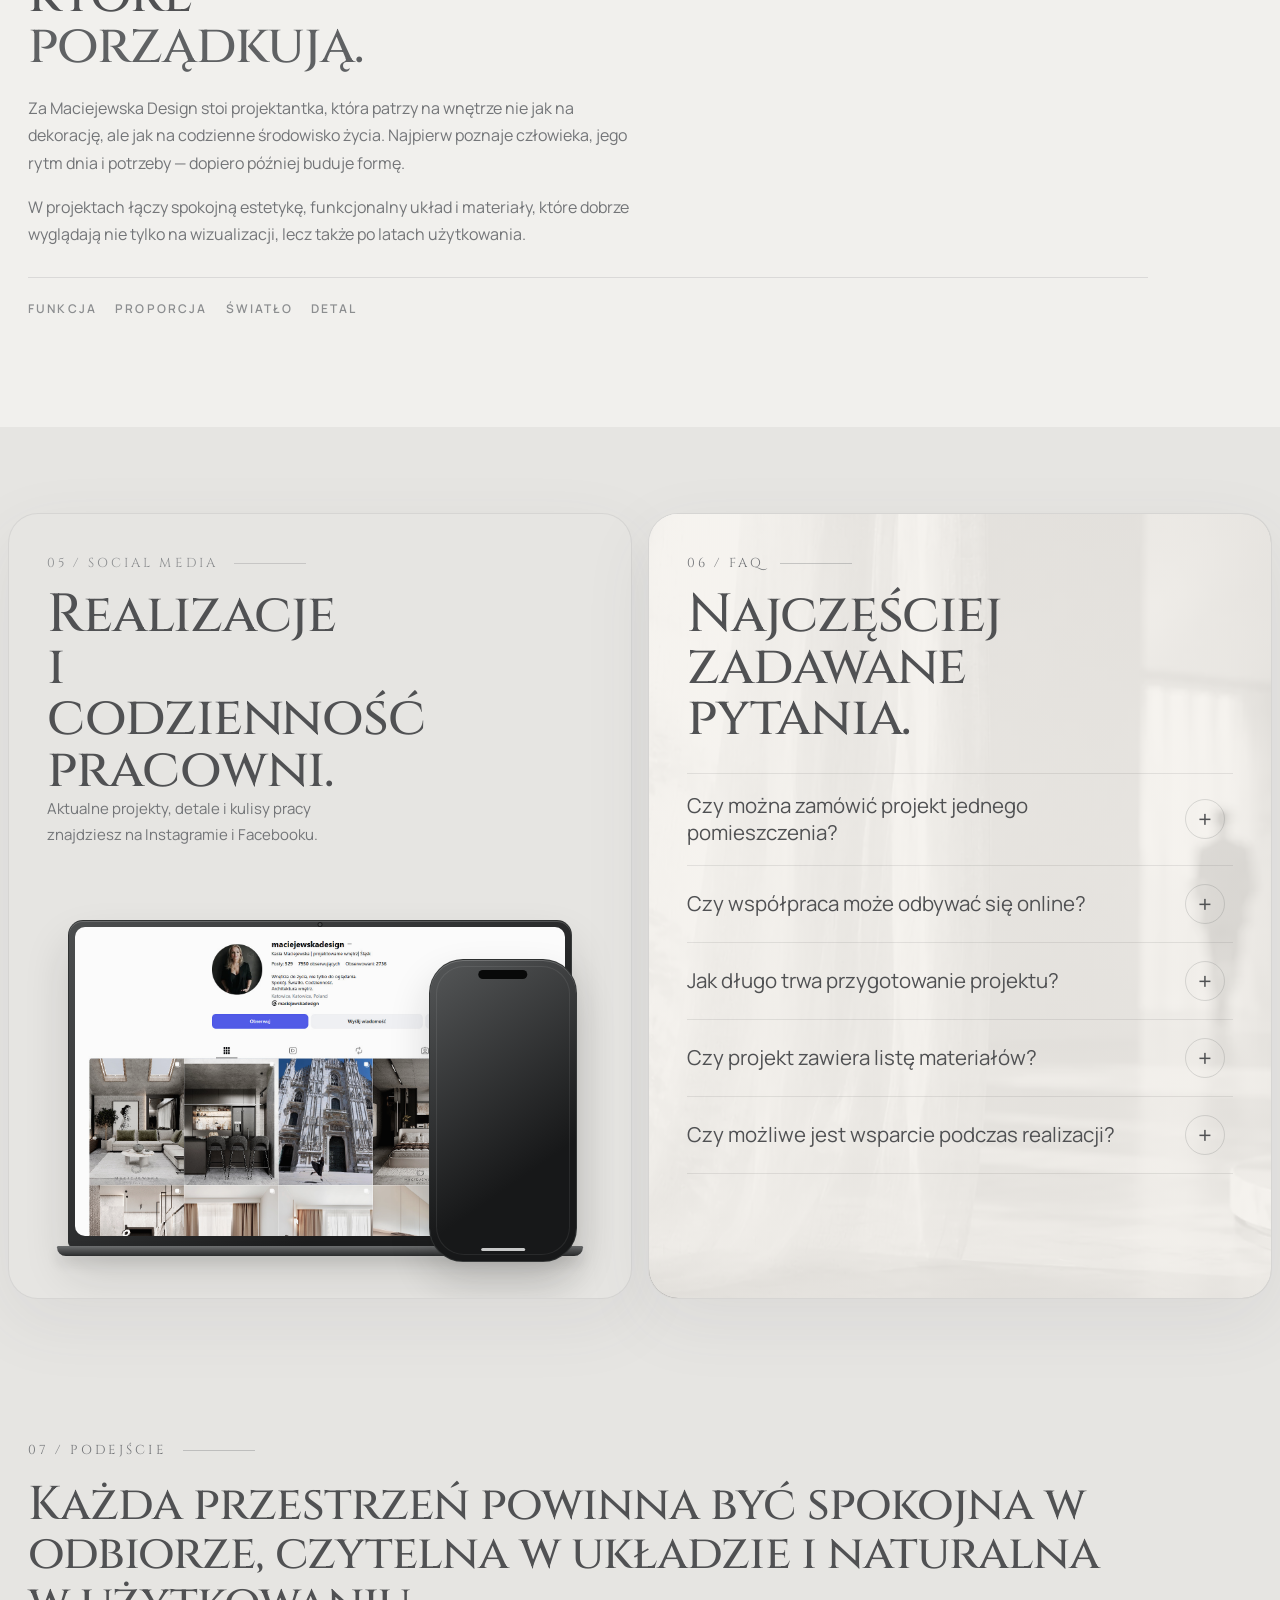
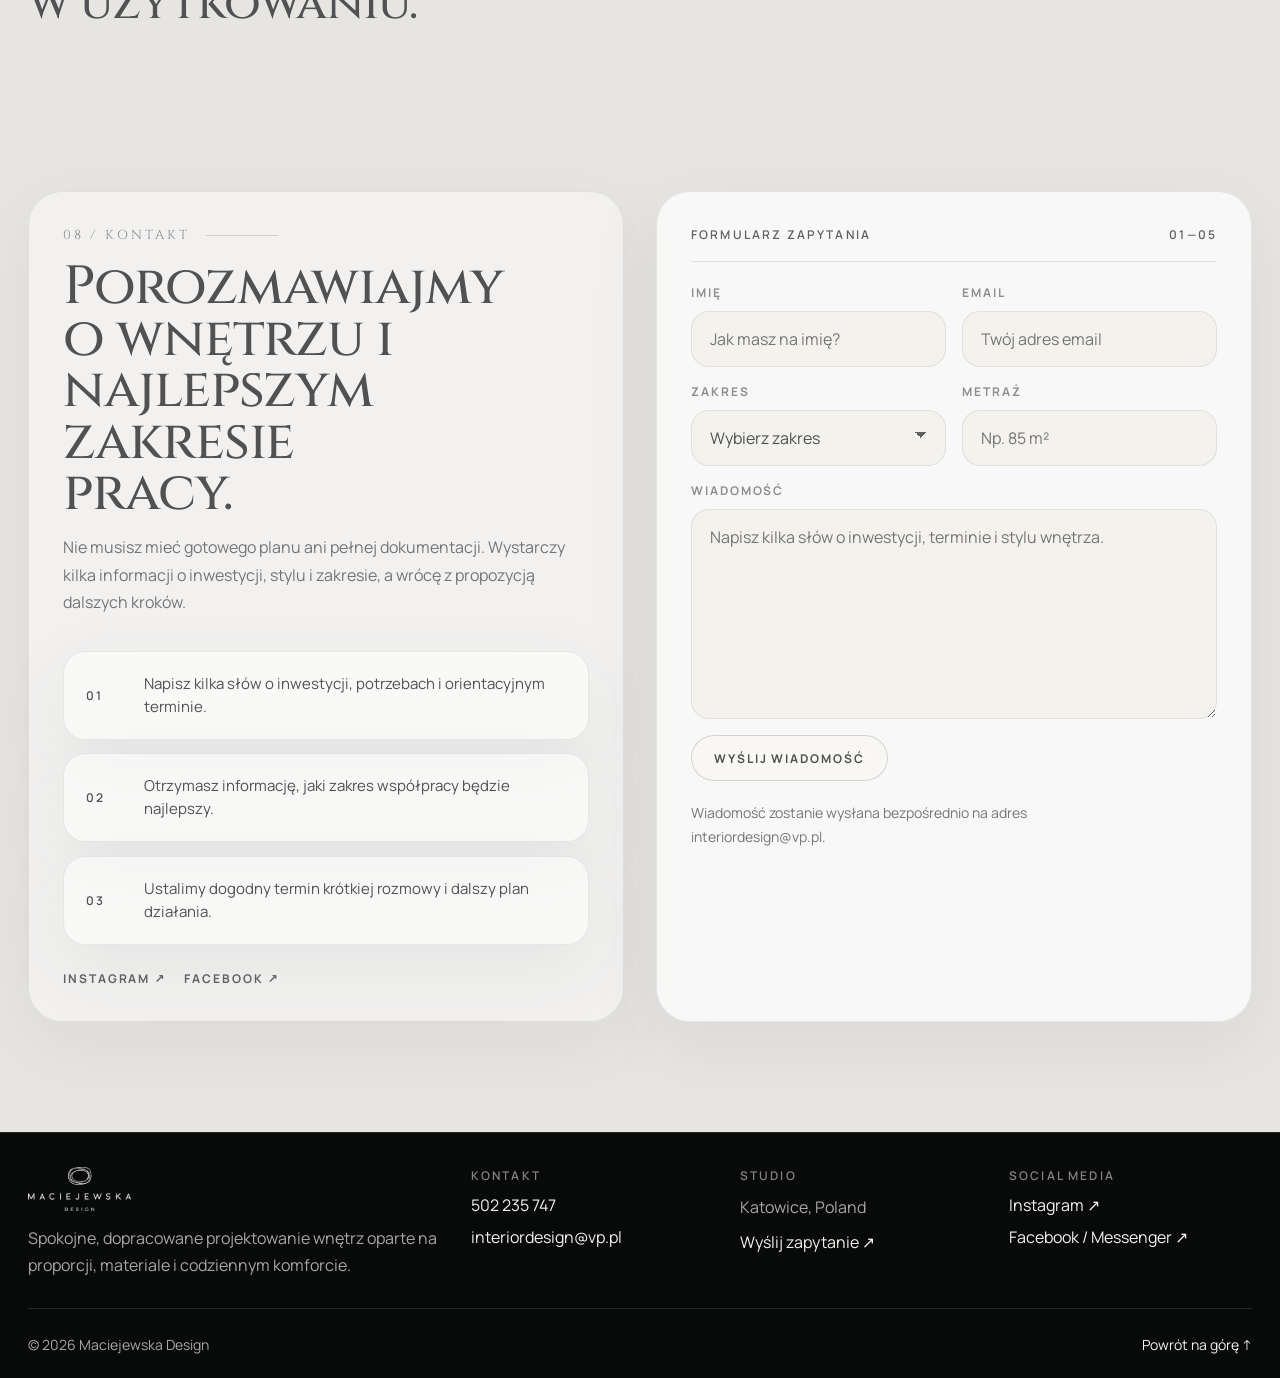
==== commit 40244d41: "Add files via upload" ====
--- a/index.html
+++ b/index.html
@@ -10,7 +10,7 @@
 <link href="https://fonts.googleapis.com" rel="preconnect"/>
 <link crossorigin="" href="https://fonts.gstatic.com" rel="preconnect"/>
 <link href="https://fonts.googleapis.com/css2?family=Cinzel:wght@400;500;600&amp;family=Manrope:wght@400;500;600;700&amp;display=swap" rel="stylesheet"/>
-<link href="style.css?v=47" rel="stylesheet"/></head>
+<link href="style.css?v=48" rel="stylesheet"/></head>
 <body>
 <header class="site-header" id="siteHeader">
 <div class="container header__inner">
@@ -355,6 +355,6 @@
 <a href="#top">Powrót na górę ↑</a>
 </div>
 </footer>
-<script src="script.js?v=47"></script>
+<script src="script.js?v=48"></script>
 </body>
 </html>
--- a/style.css
+++ b/style.css
@@ -5173,3 +5173,31 @@
     line-height: 1.35 !important;
   }
 }
+
+
+/* V48 — większe realizacje na telefonie */
+@media (max-width: 680px) {
+  body.gallery-page .gallery-project__head,
+  body.gallery-page .gallery-project__grid {
+    width: calc(100% - 12px) !important;
+  }
+
+  body.gallery-page .gallery-project__grid {
+    grid-template-columns: minmax(0, 1fr) !important;
+    gap: 18px !important;
+  }
+
+  body.gallery-page .gallery-project__grid .gallery-card img,
+  body.gallery-page .gallery-project__grid .gallery-card:hover img,
+  body.gallery-page .gallery-project__grid .gallery-card--wide img,
+  body.gallery-page .gallery-project__grid .gallery-card--wide:hover img {
+    aspect-ratio: 4 / 3 !important;
+    border-radius: 18px !important;
+  }
+
+  body.gallery-page .gallery-card figcaption,
+  body.gallery-page .gallery-card--wide figcaption {
+    margin-top: 8px !important;
+    font-size: 11px !important;
+  }
+}
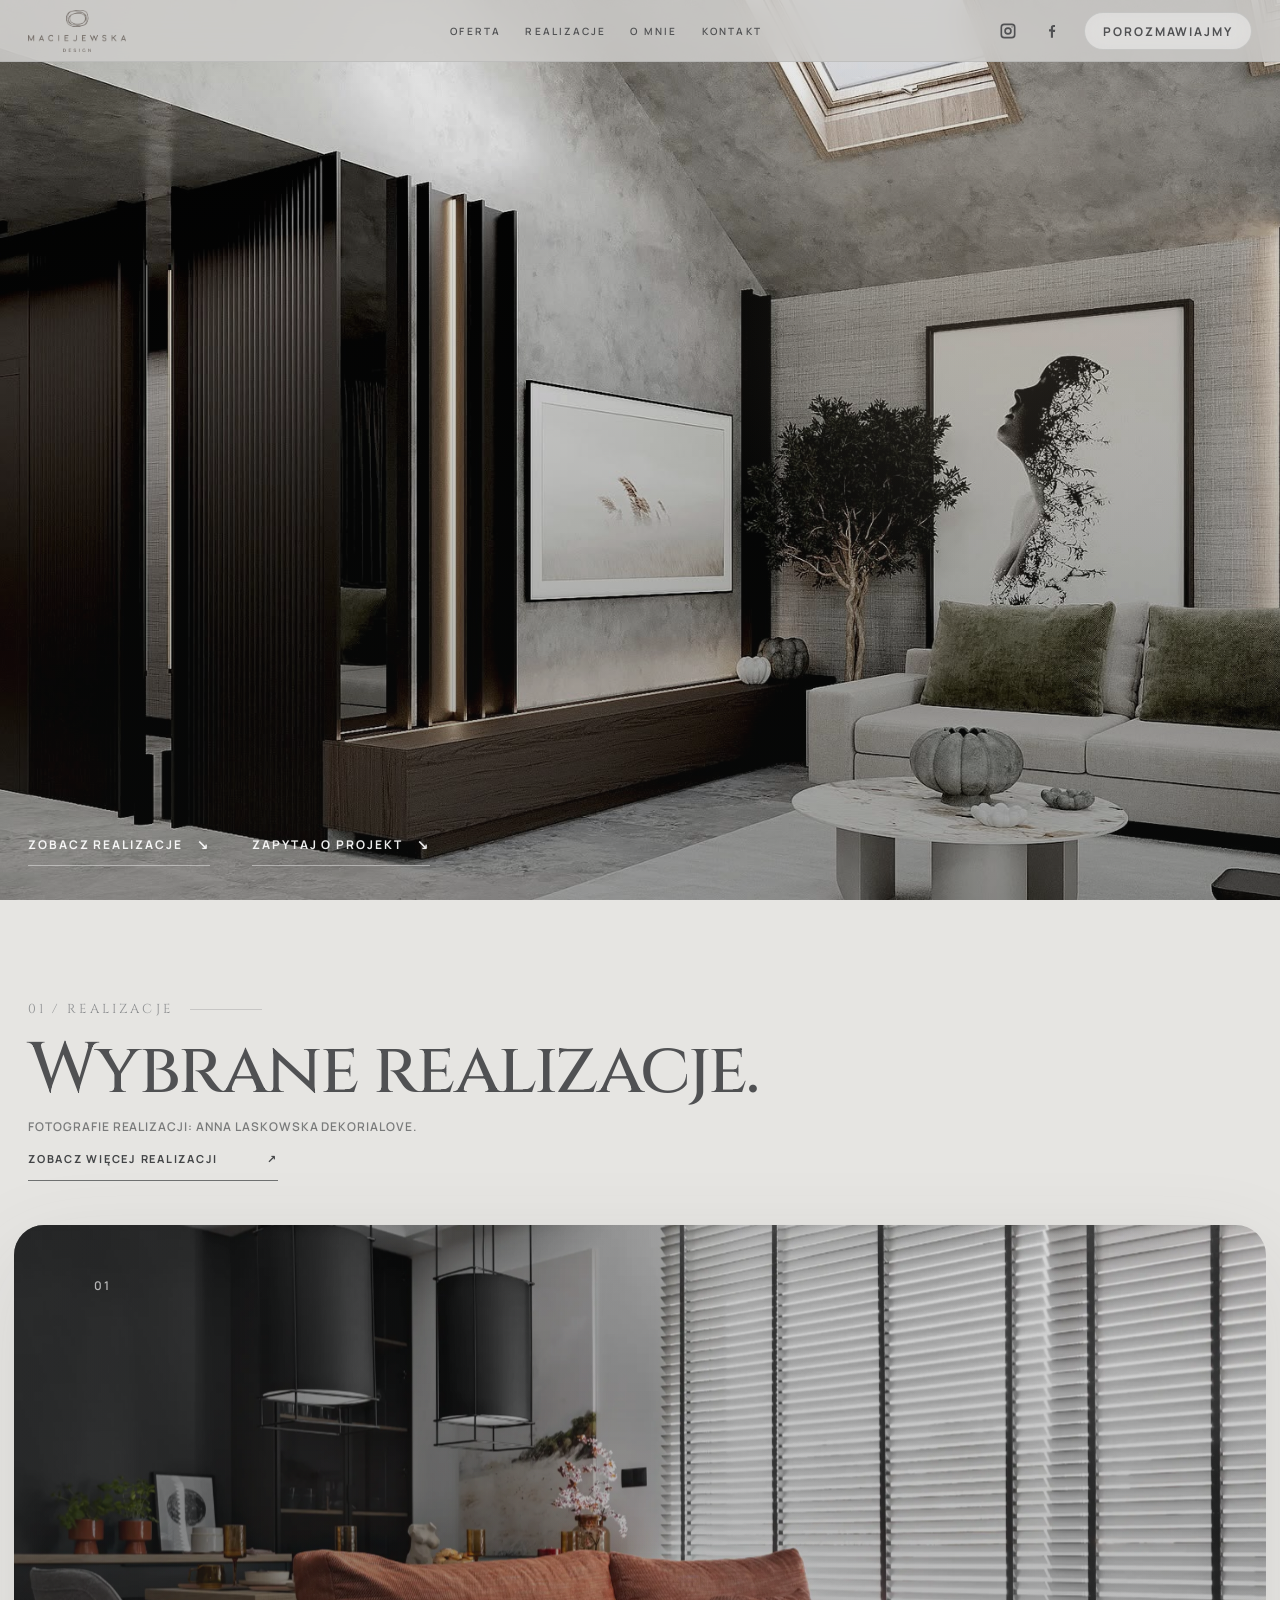
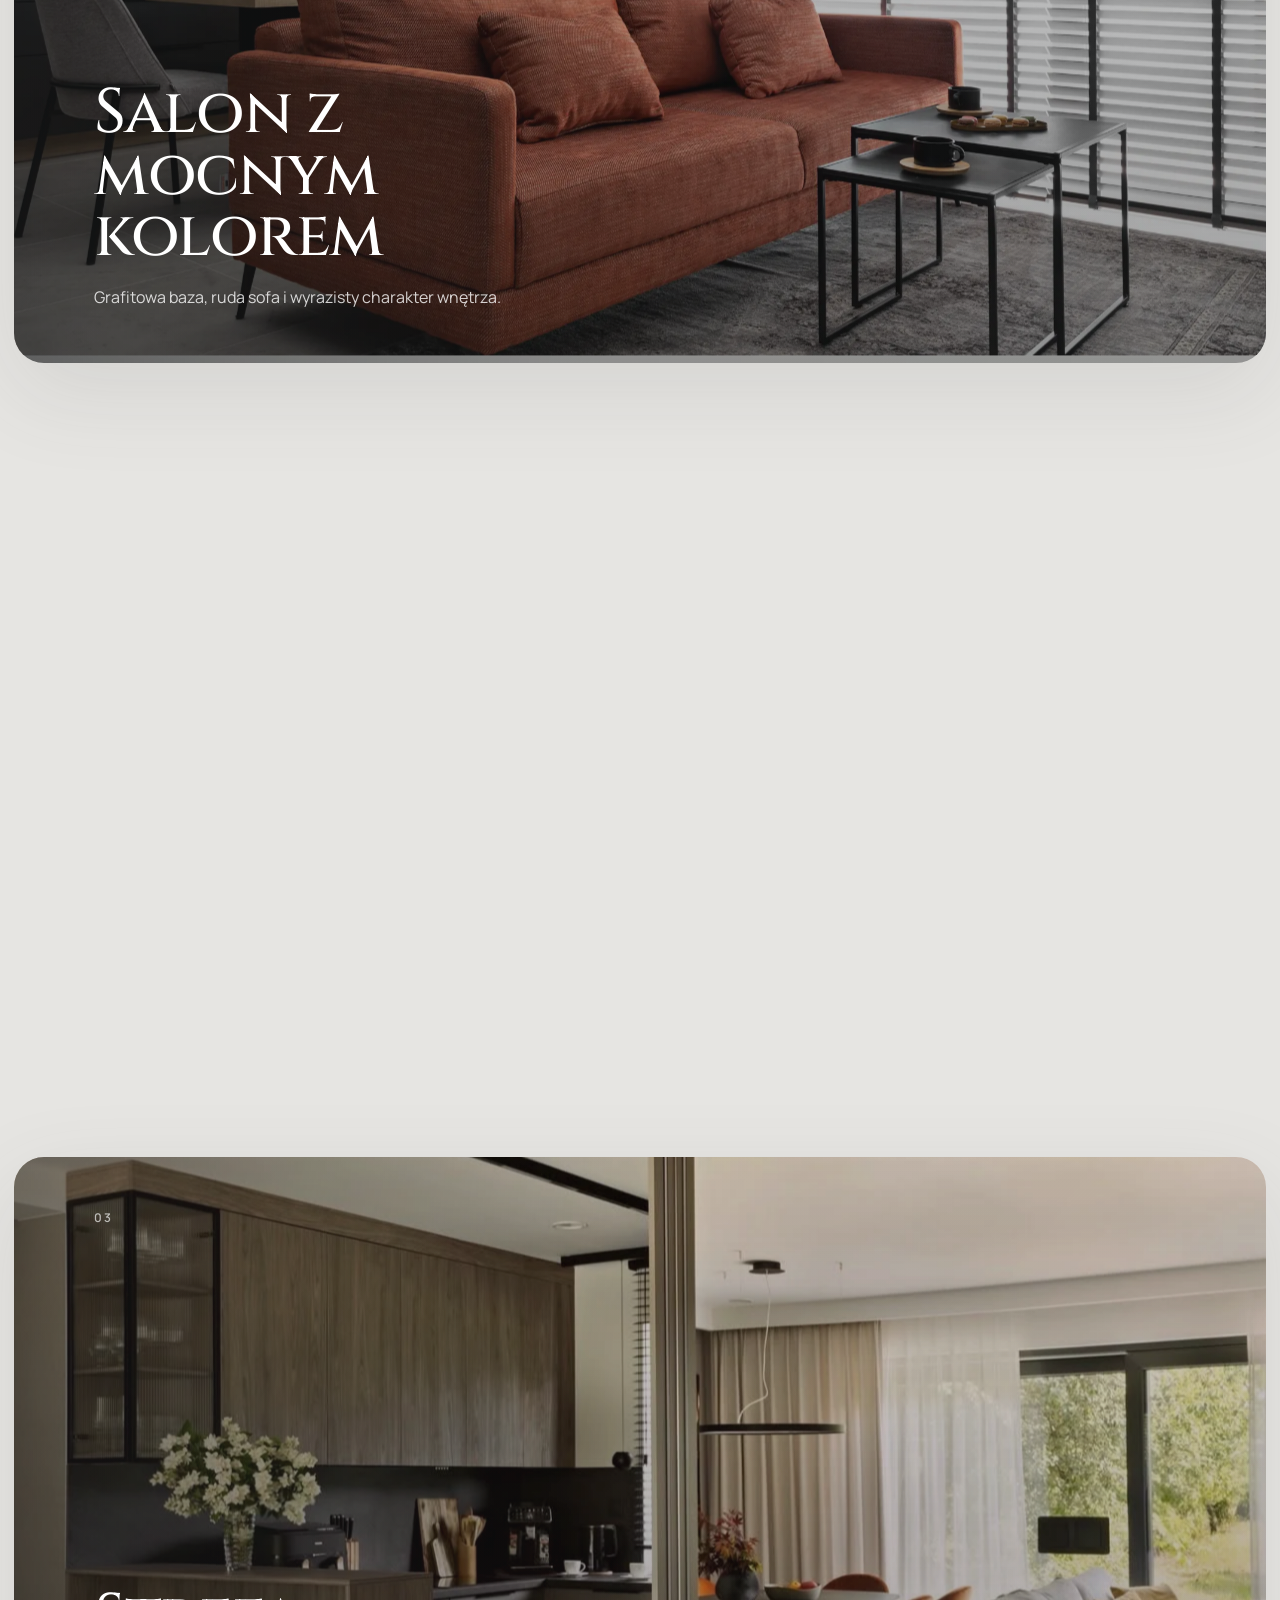
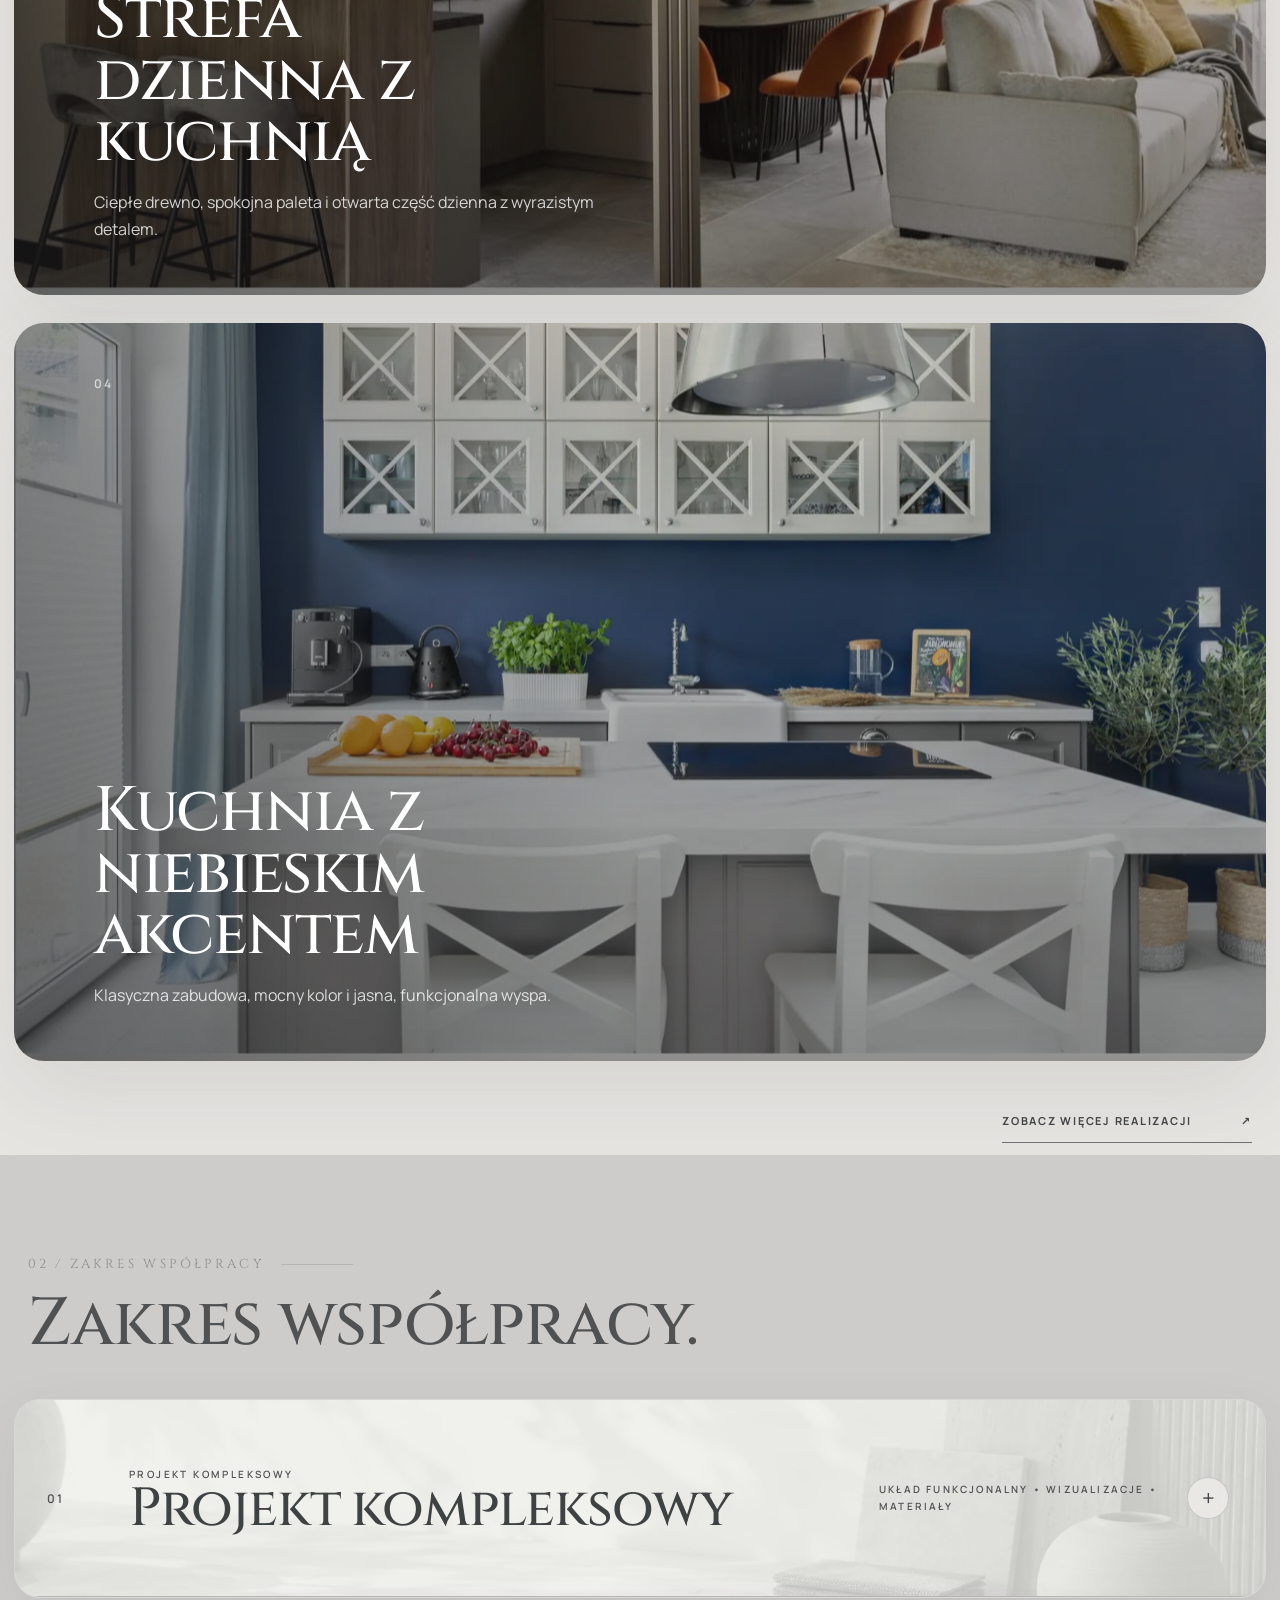
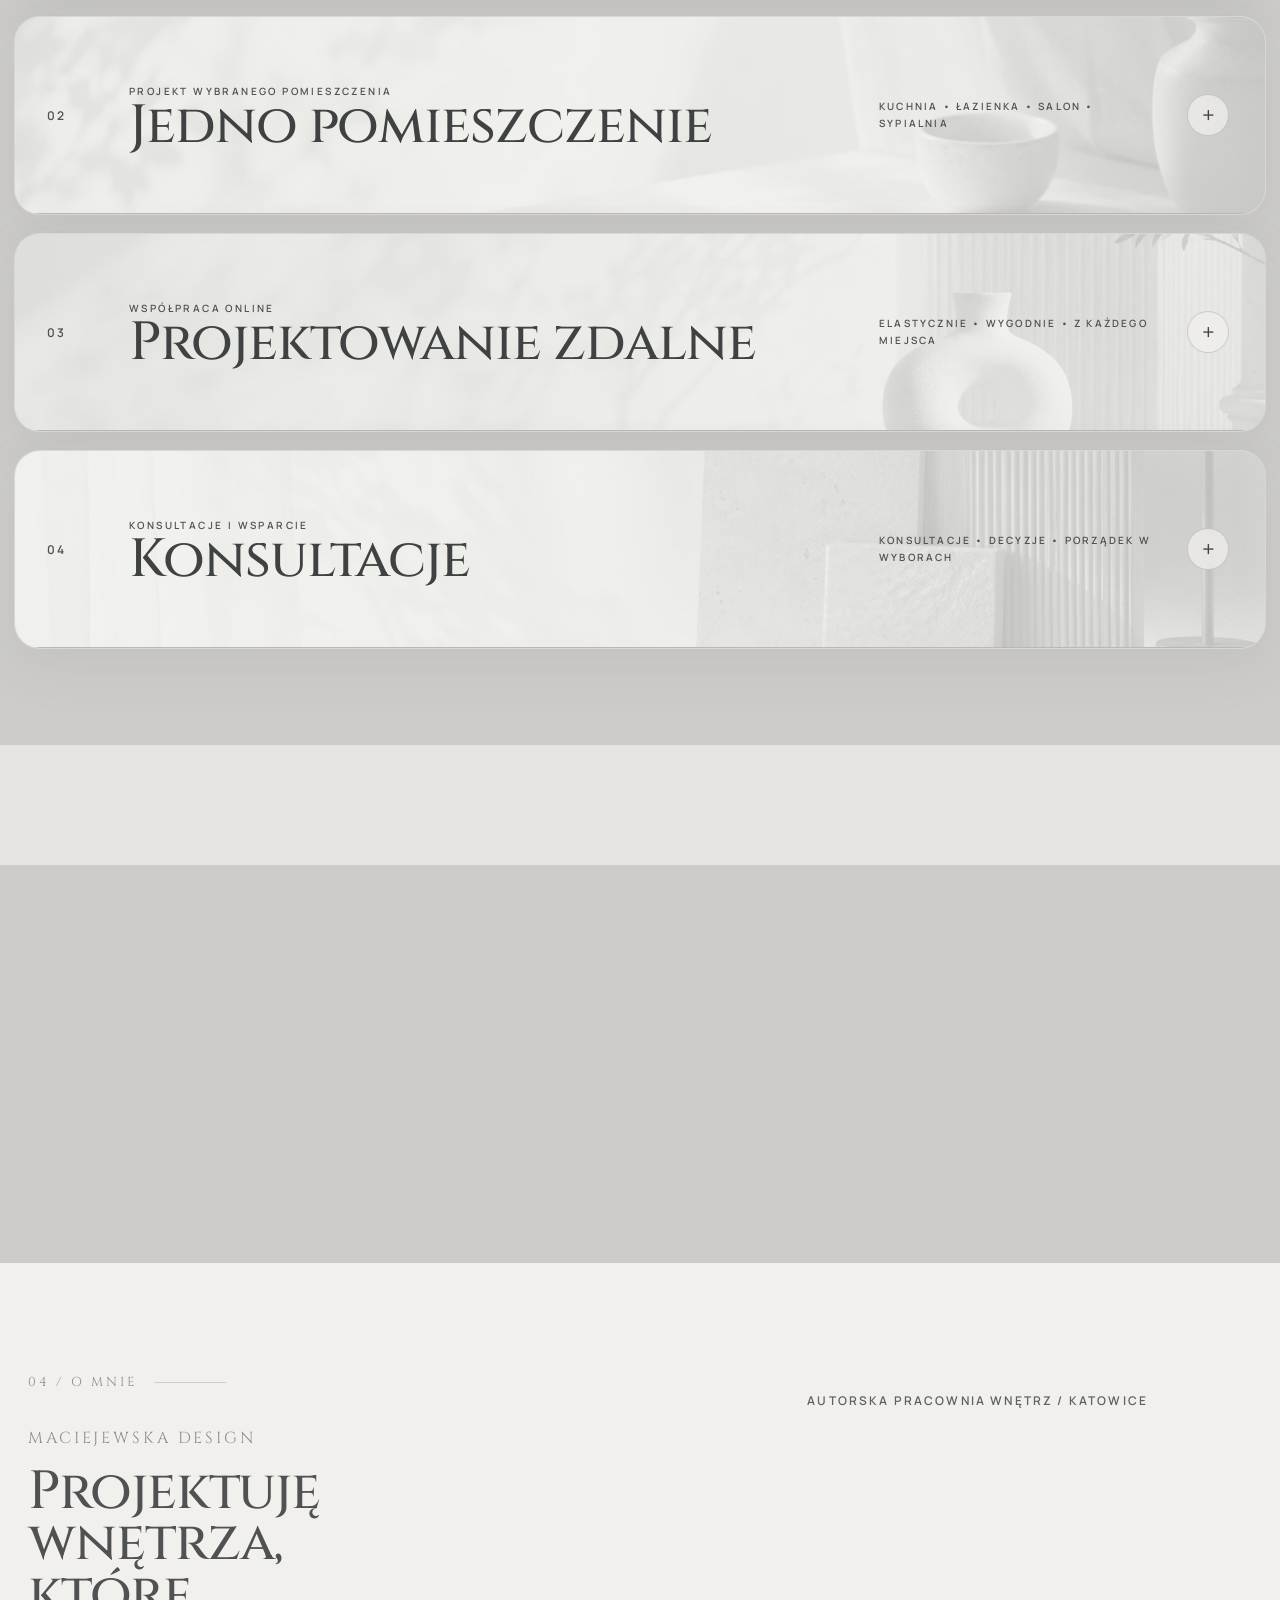
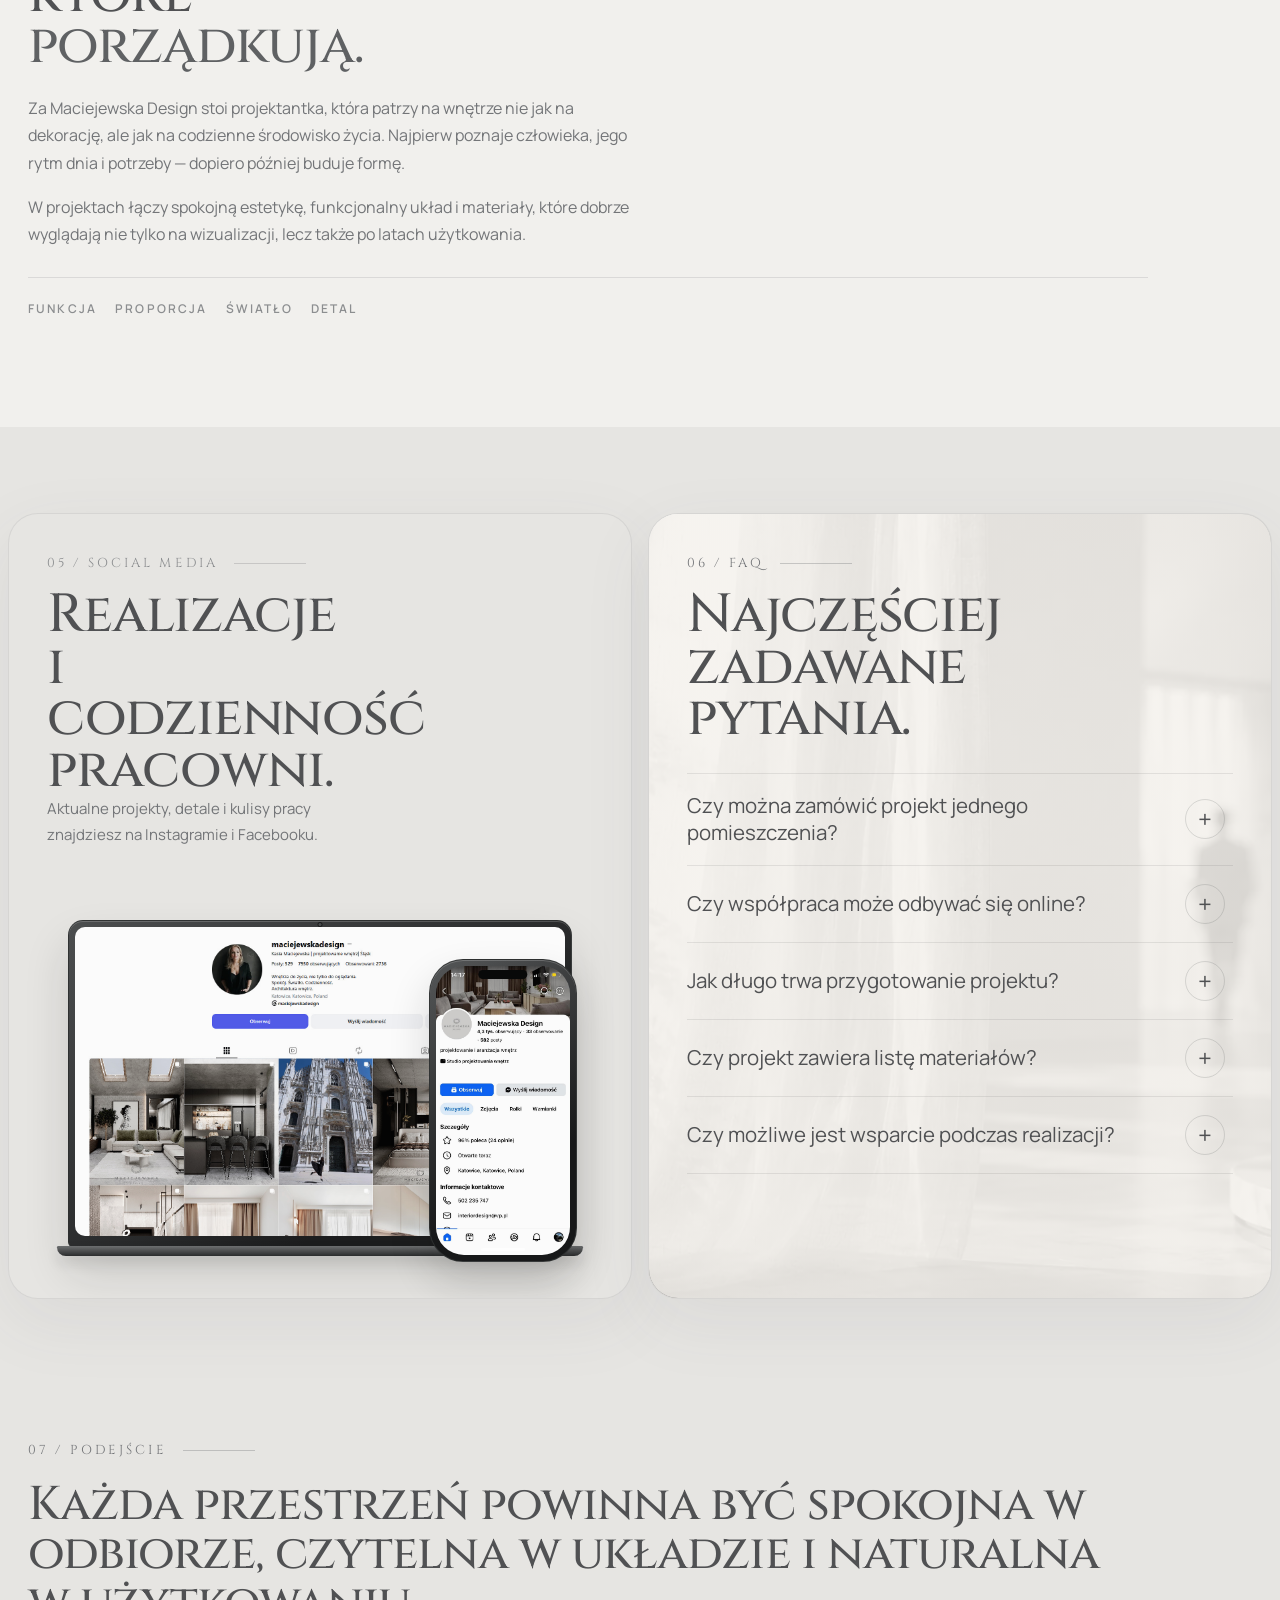
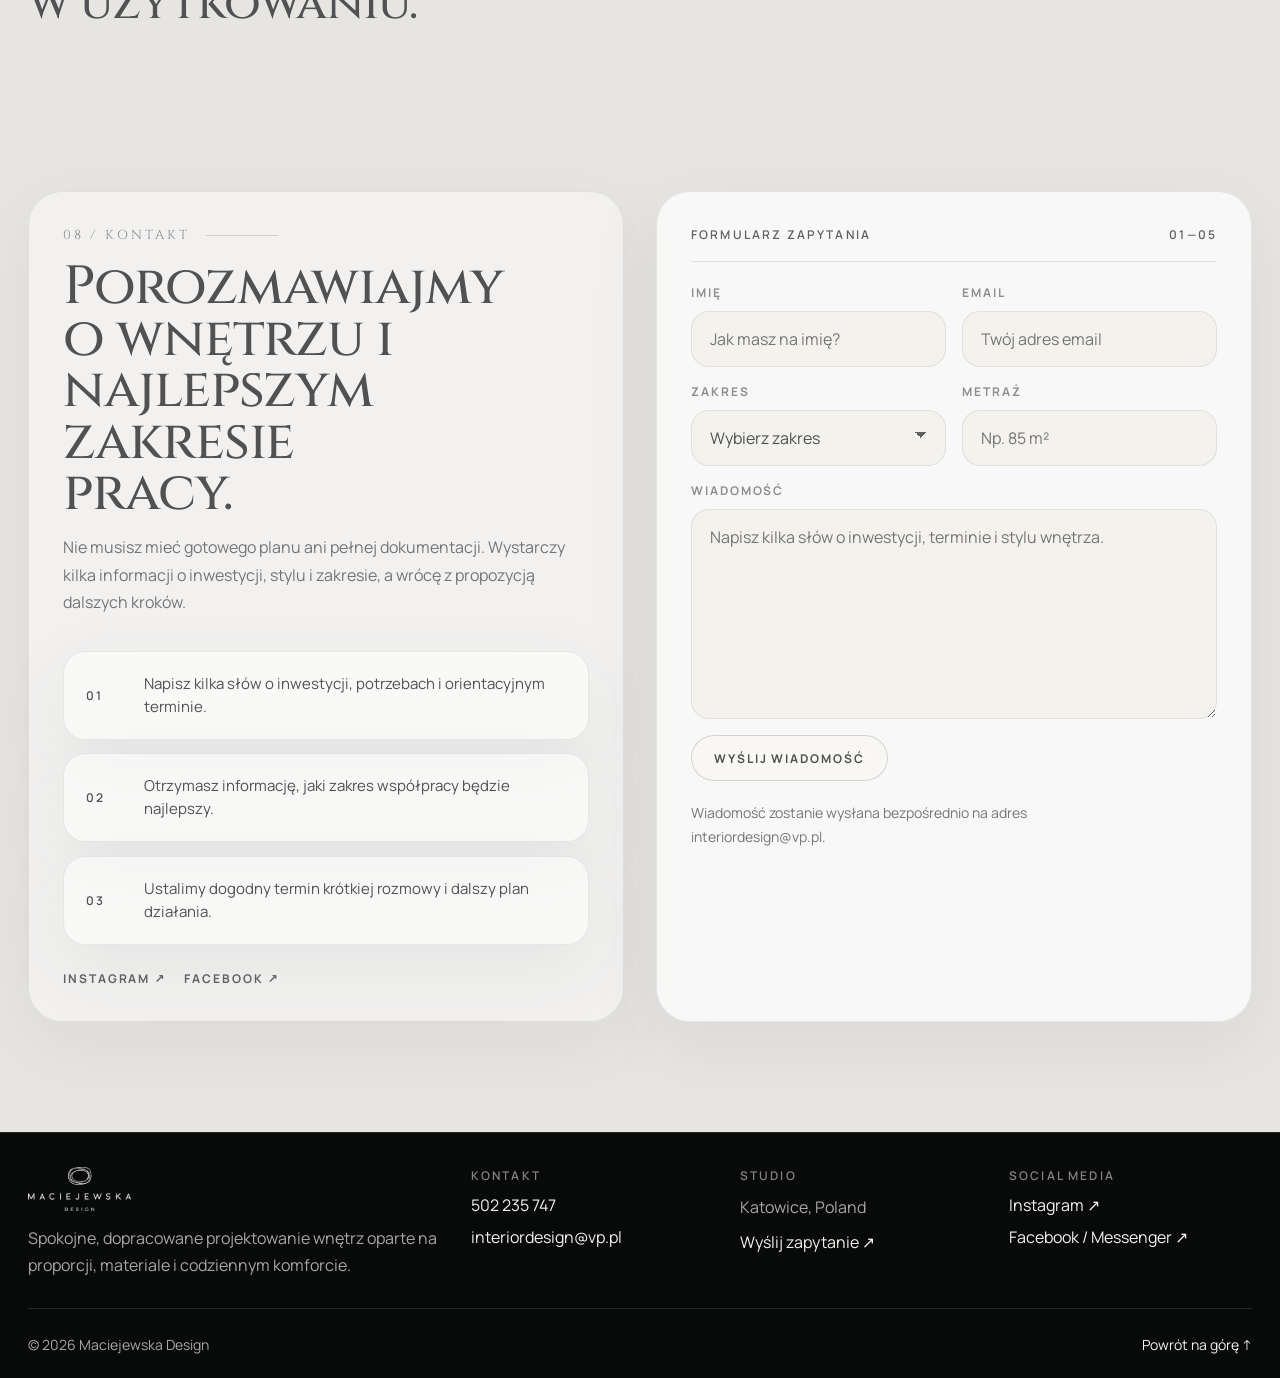
==== commit c8d2bd85: "Add files via upload" ====
--- a/index.html
+++ b/index.html
@@ -10,7 +10,7 @@
 <link href="https://fonts.googleapis.com" rel="preconnect"/>
 <link crossorigin="" href="https://fonts.gstatic.com" rel="preconnect"/>
 <link href="https://fonts.googleapis.com/css2?family=Cinzel:wght@400;500;600&amp;family=Manrope:wght@400;500;600;700&amp;display=swap" rel="stylesheet"/>
-<link href="style.css?v=48" rel="stylesheet"/></head>
+<link href="style.css?v=49" rel="stylesheet"/></head>
 <body>
 <header class="site-header" id="siteHeader">
 <div class="container header__inner">
@@ -355,6 +355,6 @@
 <a href="#top">Powrót na górę ↑</a>
 </div>
 </footer>
-<script src="script.js?v=48"></script>
+<script src="script.js?v=49"></script>
 </body>
 </html>
--- a/style.css
+++ b/style.css
@@ -5201,3 +5201,20 @@
     font-size: 11px !important;
   }
 }
+
+
+/* V49 — podpis jasno informuje, że chodzi o zdjęcia */
+body.gallery-page .gallery-card figcaption,
+body.gallery-page .gallery-card--wide figcaption {
+  color: rgba(67, 61, 58, 0.82) !important;
+  font-size: 12px !important;
+  letter-spacing: 0.01em !important;
+}
+
+@media (max-width: 680px) {
+  body.gallery-page .gallery-card figcaption,
+  body.gallery-page .gallery-card--wide figcaption {
+    font-size: 10px !important;
+    line-height: 1.35 !important;
+  }
+}
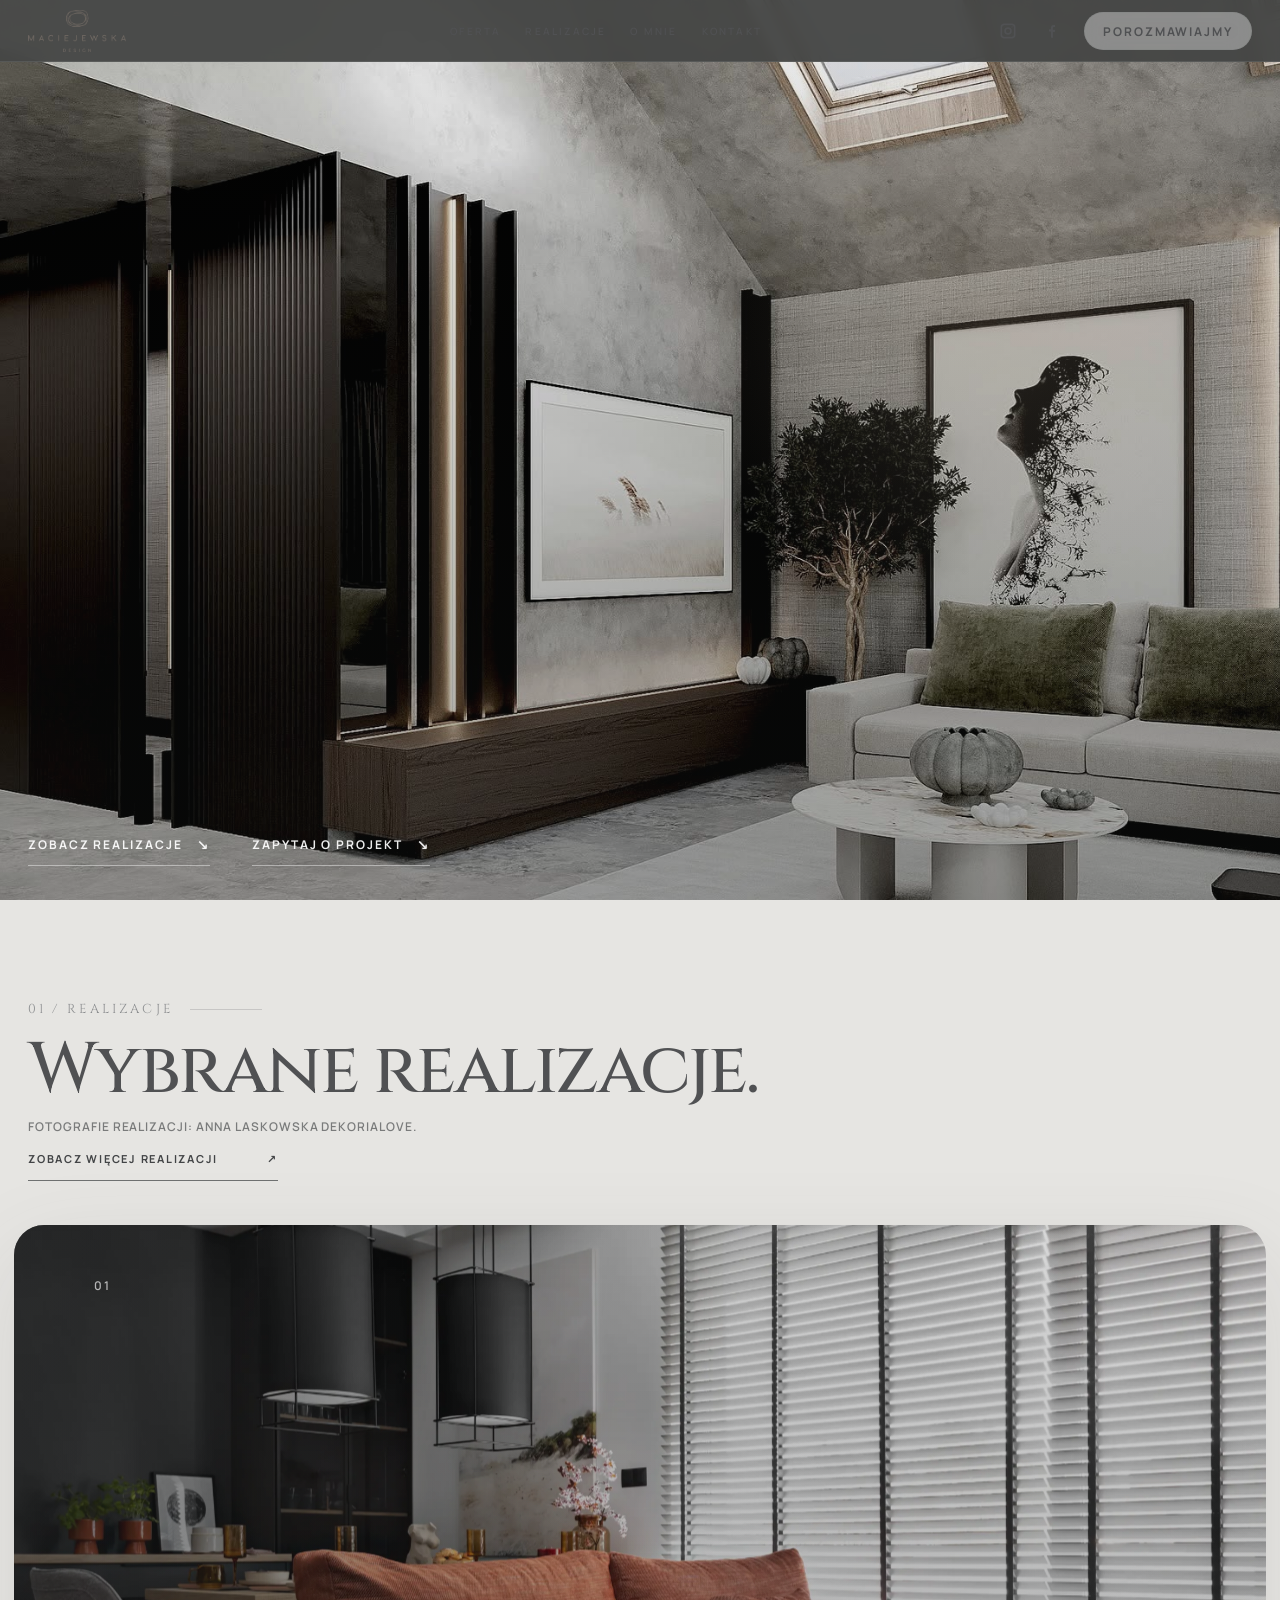
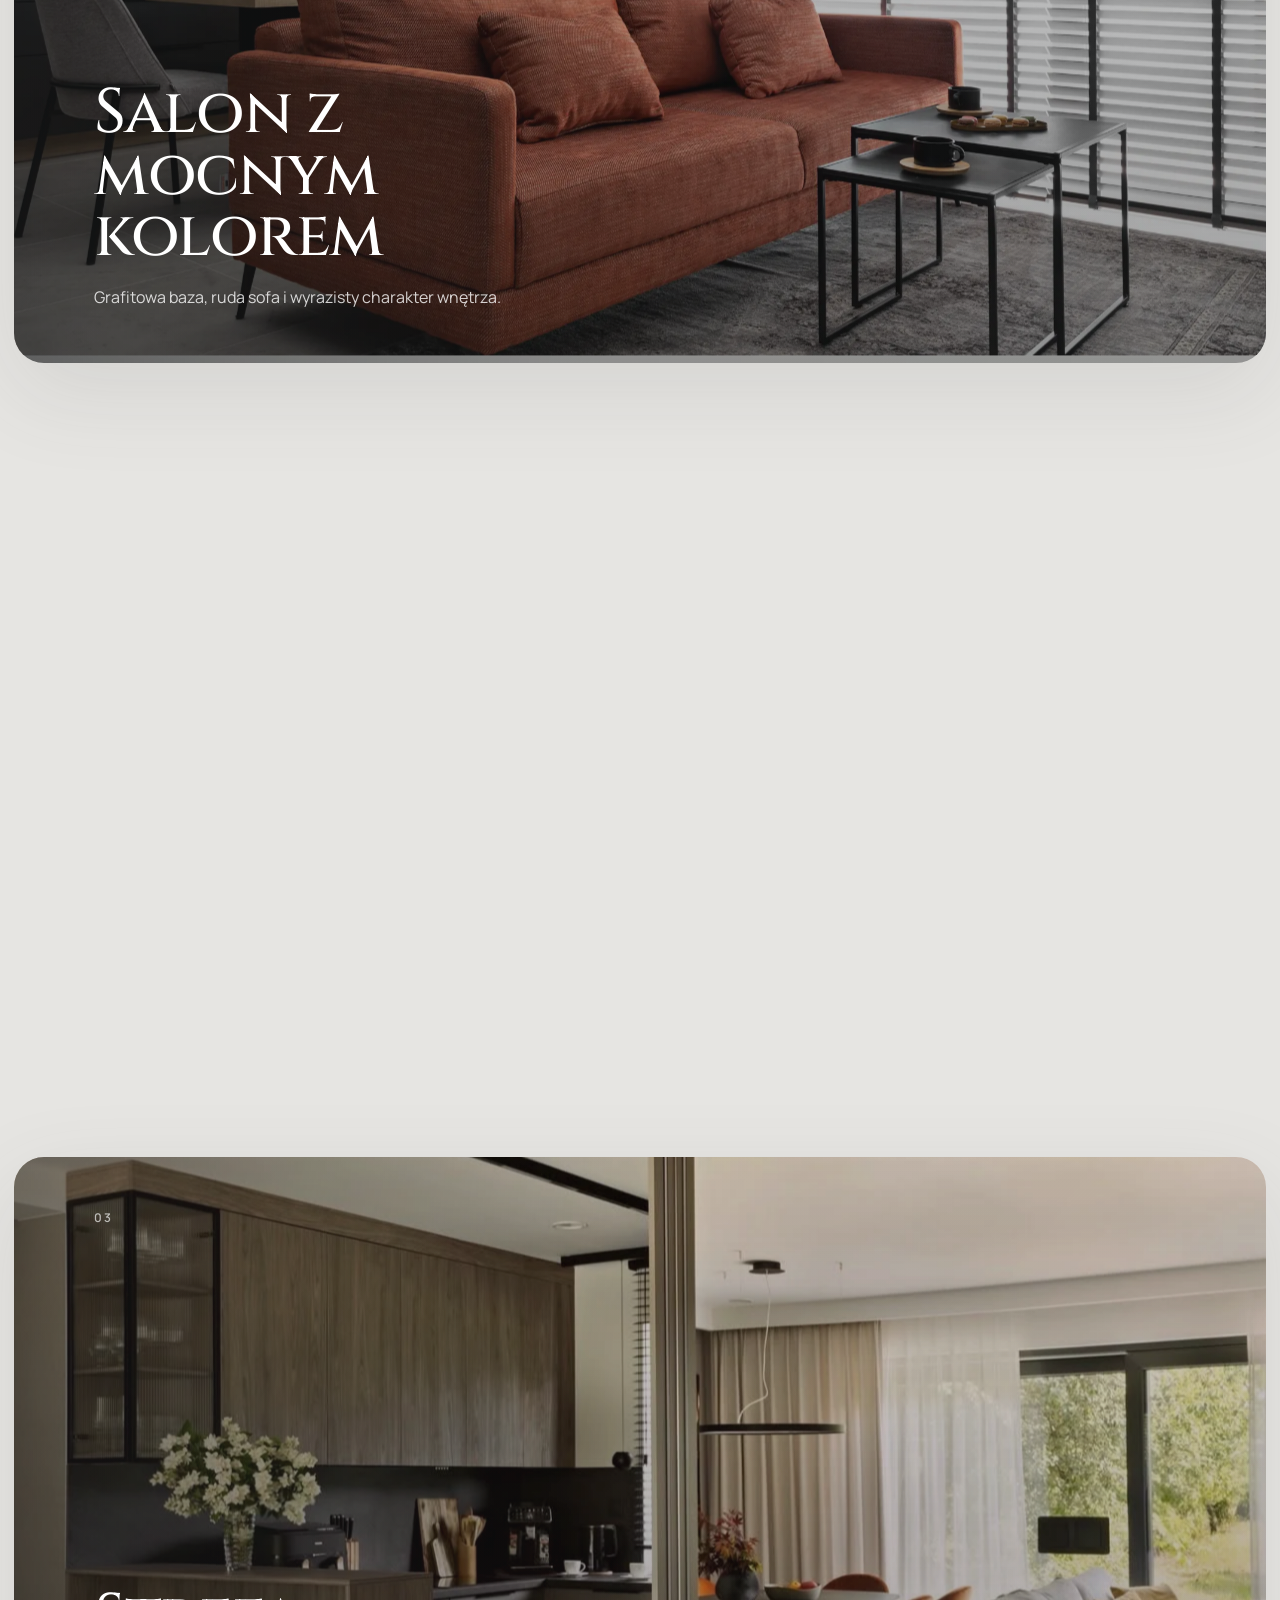
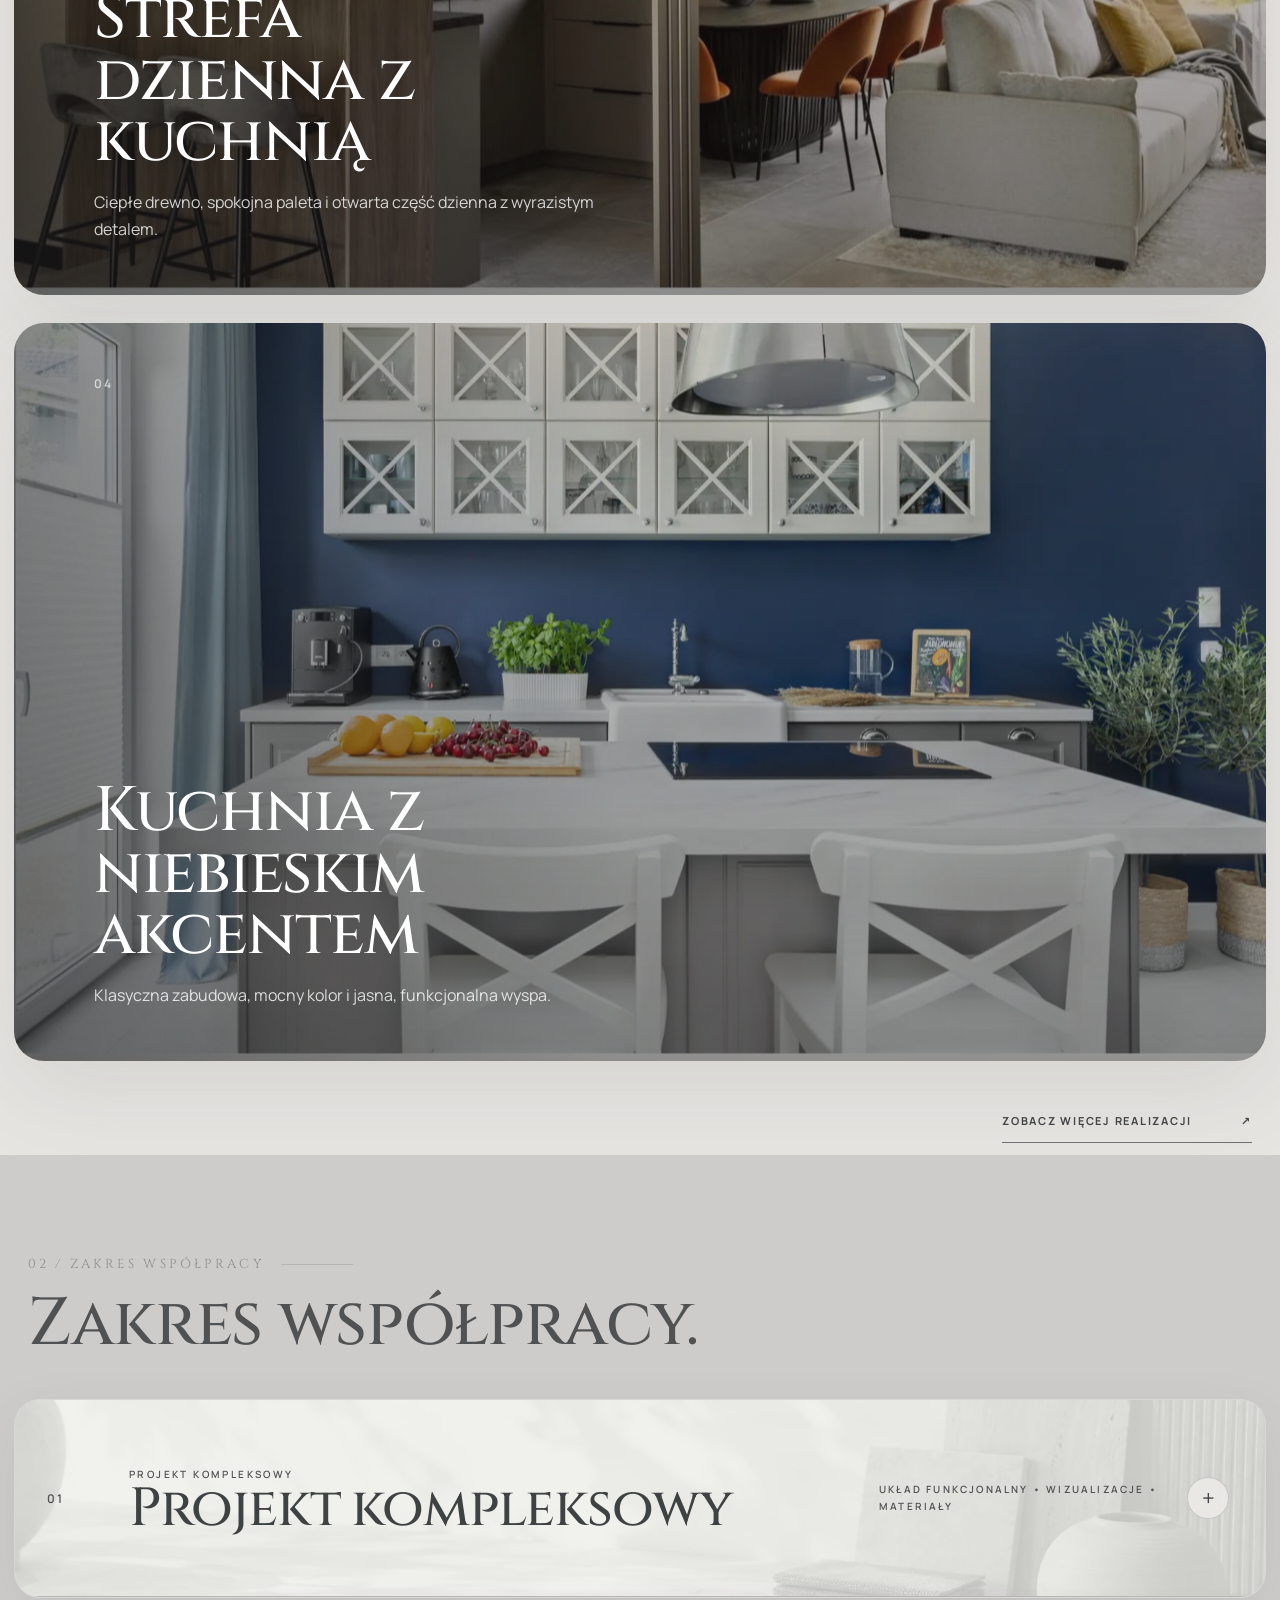
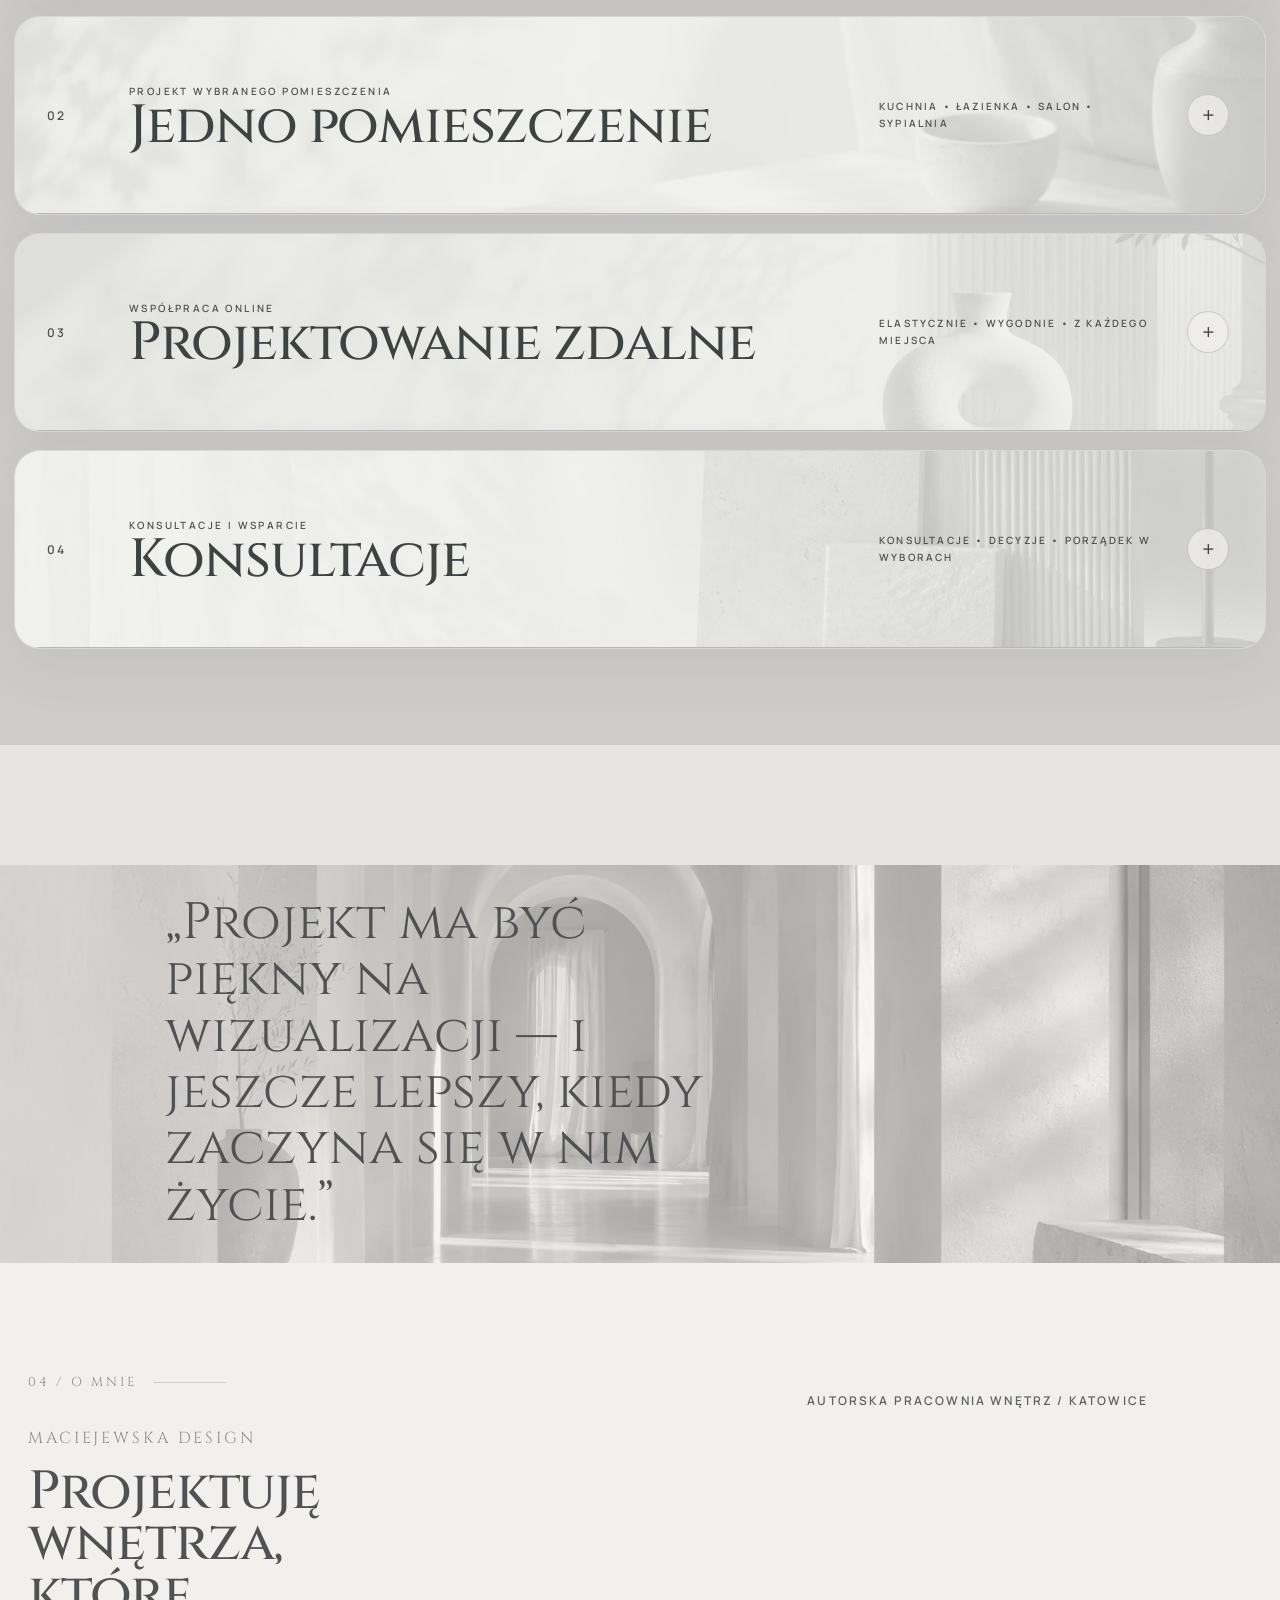
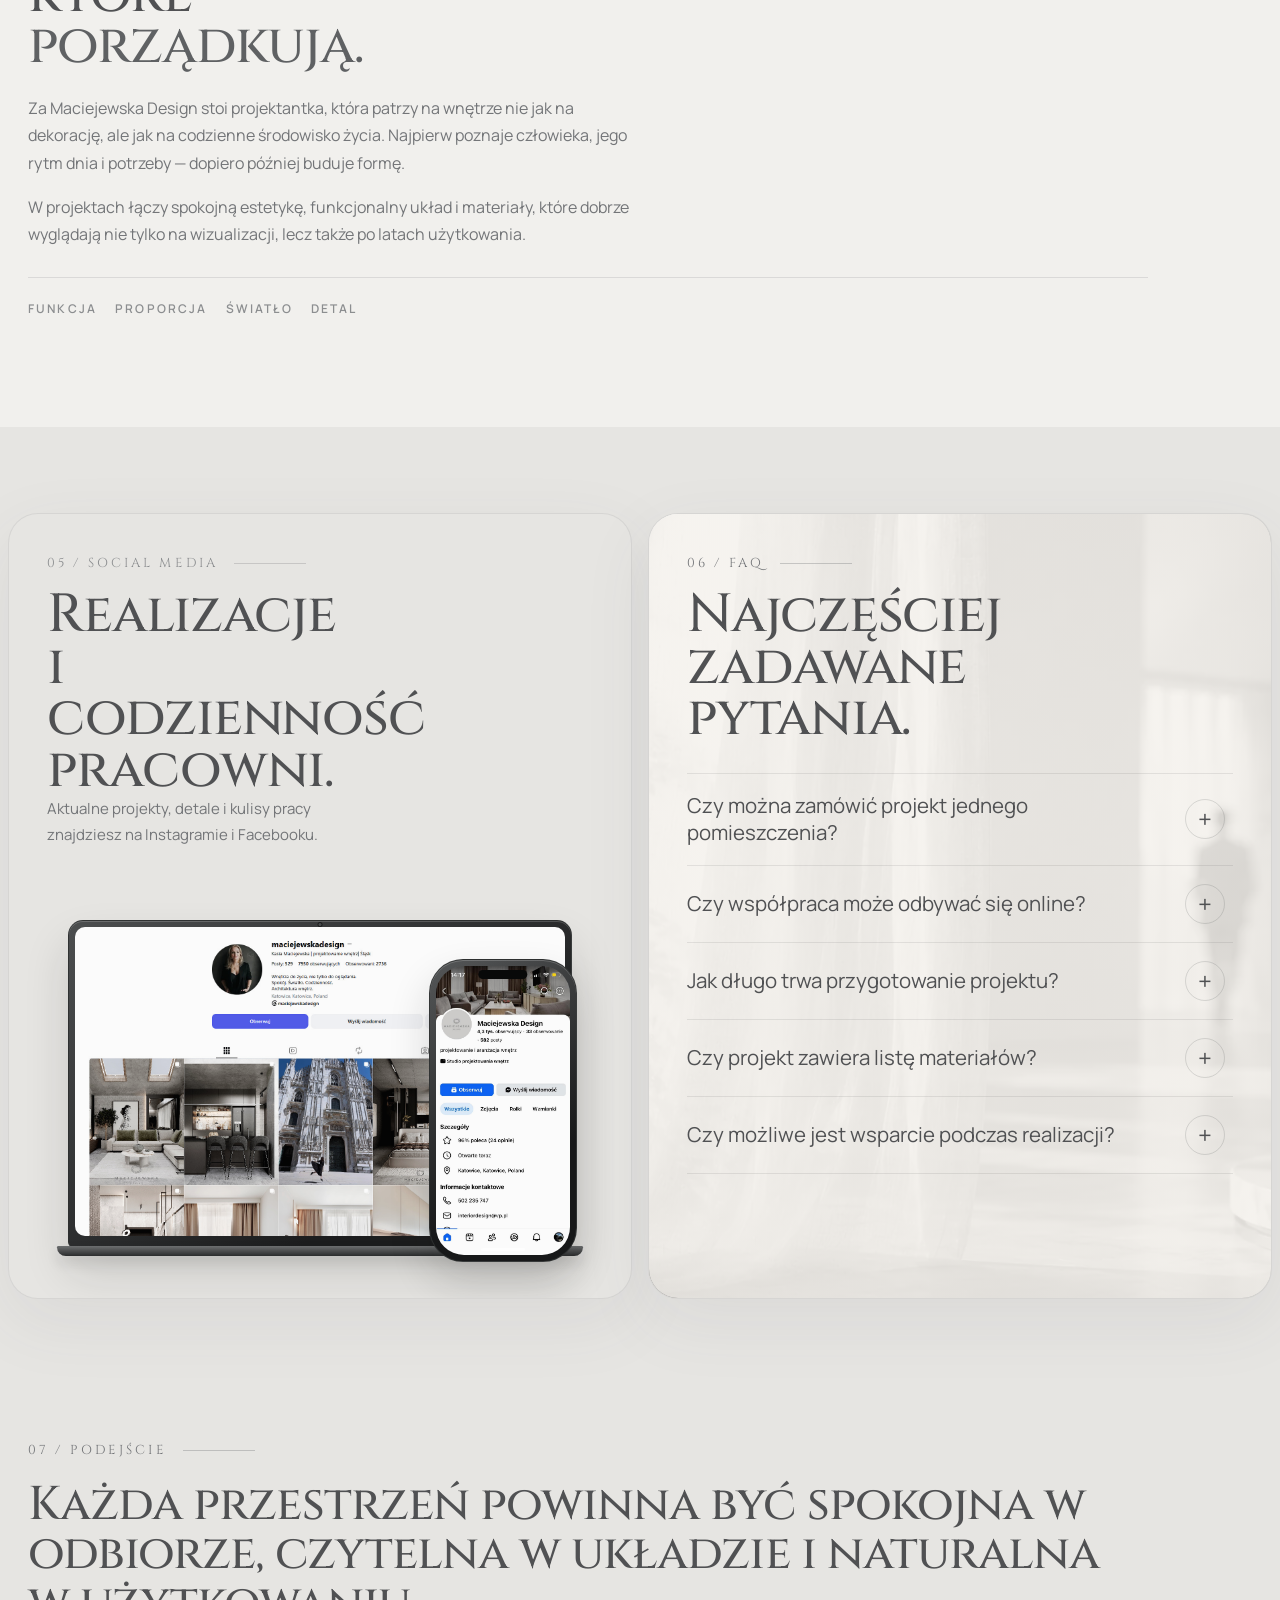
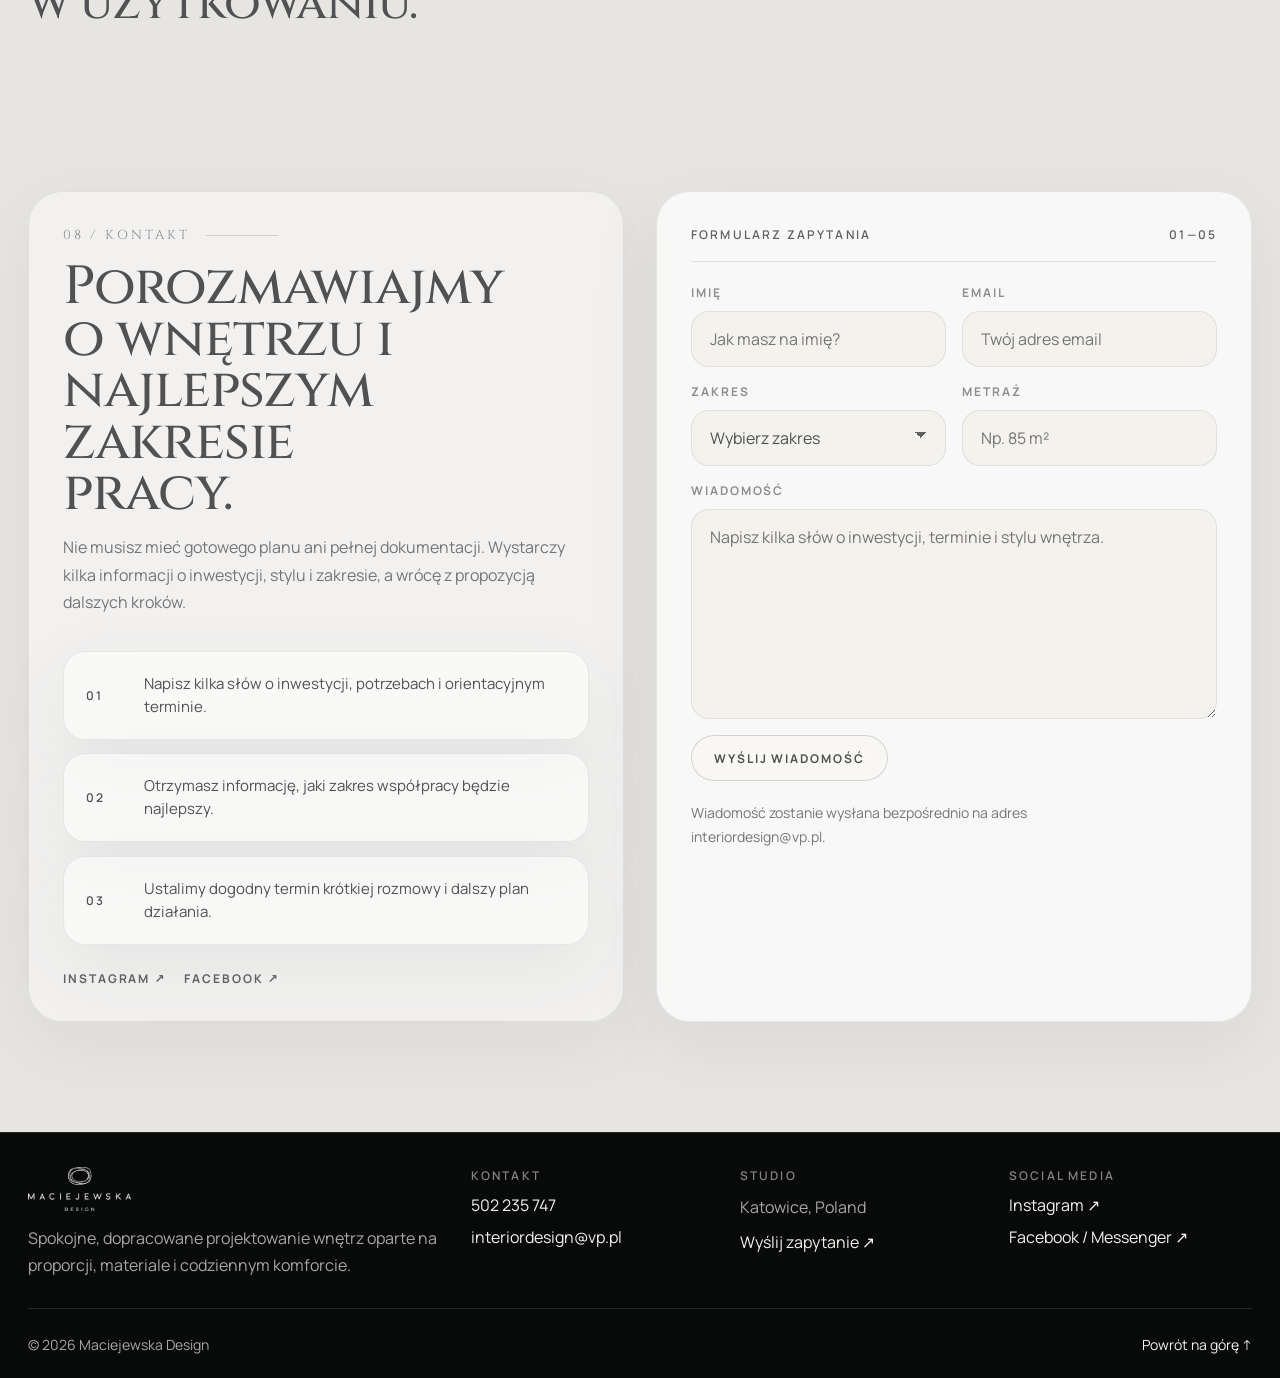
==== commit 58f86d0e: "Add files via upload" ====
--- a/index.html
+++ b/index.html
@@ -10,7 +10,7 @@
 <link href="https://fonts.googleapis.com" rel="preconnect"/>
 <link crossorigin="" href="https://fonts.gstatic.com" rel="preconnect"/>
 <link href="https://fonts.googleapis.com/css2?family=Cinzel:wght@400;500;600&amp;family=Manrope:wght@400;500;600;700&amp;display=swap" rel="stylesheet"/>
-<link href="style.css?v=49" rel="stylesheet"/></head>
+<link href="style.css?v=50" rel="stylesheet"/></head>
 <body>
 <header class="site-header" id="siteHeader">
 <div class="container header__inner">
@@ -355,6 +355,6 @@
 <a href="#top">Powrót na górę ↑</a>
 </div>
 </footer>
-<script src="script.js?v=49"></script>
+<script src="script.js?v=50"></script>
 </body>
 </html>
--- a/style.css
+++ b/style.css
@@ -5218,3 +5218,30 @@
     line-height: 1.35 !important;
   }
 }
+
+
+/* V50 — galeria: usuń wskazaną kuchnię i ikonki IG/FB w mobile menu */
+@media (max-width: 920px) {
+  body.gallery-page .site-nav__extras.mobile-only {
+    display: flex !important;
+    align-items: center !important;
+    justify-content: flex-start !important;
+    gap: 18px !important;
+  }
+
+  body.gallery-page .site-nav__extras.mobile-only > a.site-nav__social {
+    width: 42px !important;
+    height: 42px !important;
+    min-height: 42px !important;
+    padding: 0 !important;
+    border-radius: 999px !important;
+    display: inline-flex !important;
+    align-items: center !important;
+    justify-content: center !important;
+  }
+
+  body.gallery-page .site-nav__extras.mobile-only > a.site-nav__social svg {
+    width: 18px !important;
+    height: 18px !important;
+  }
+}
